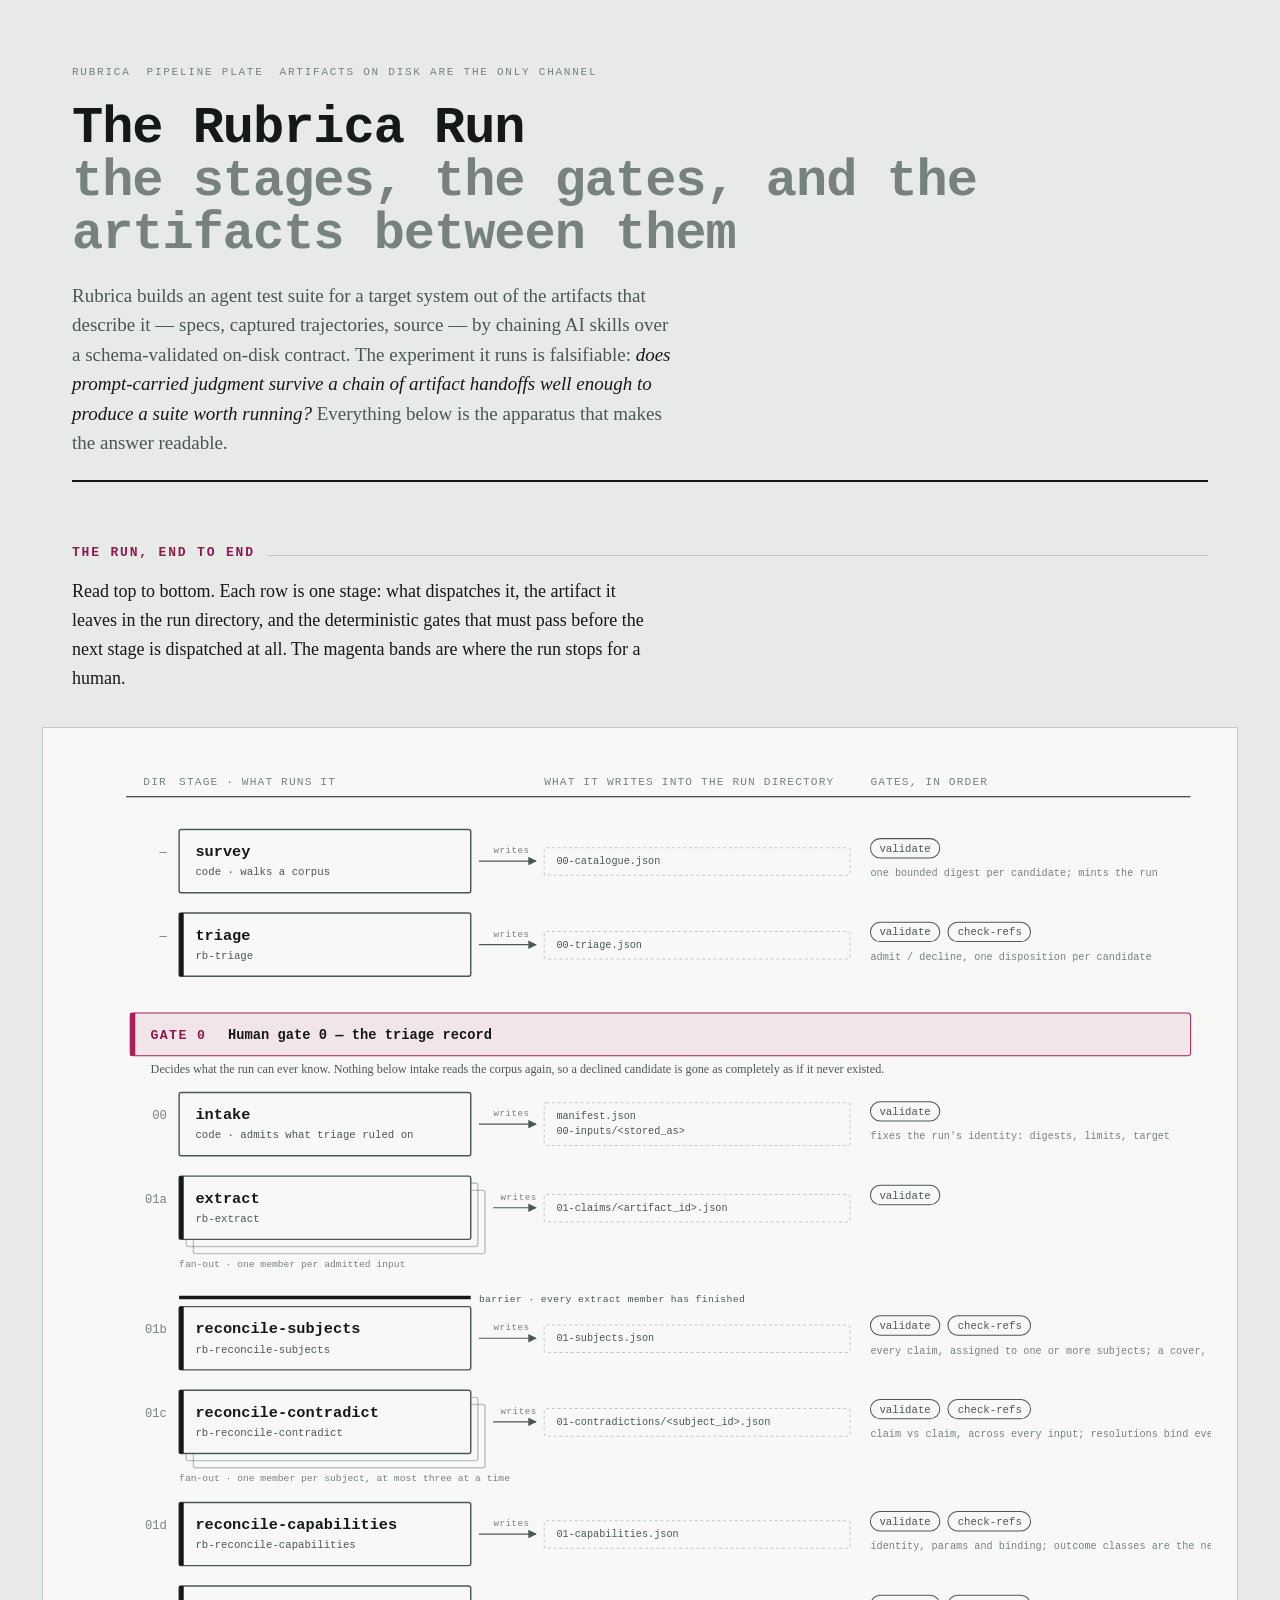
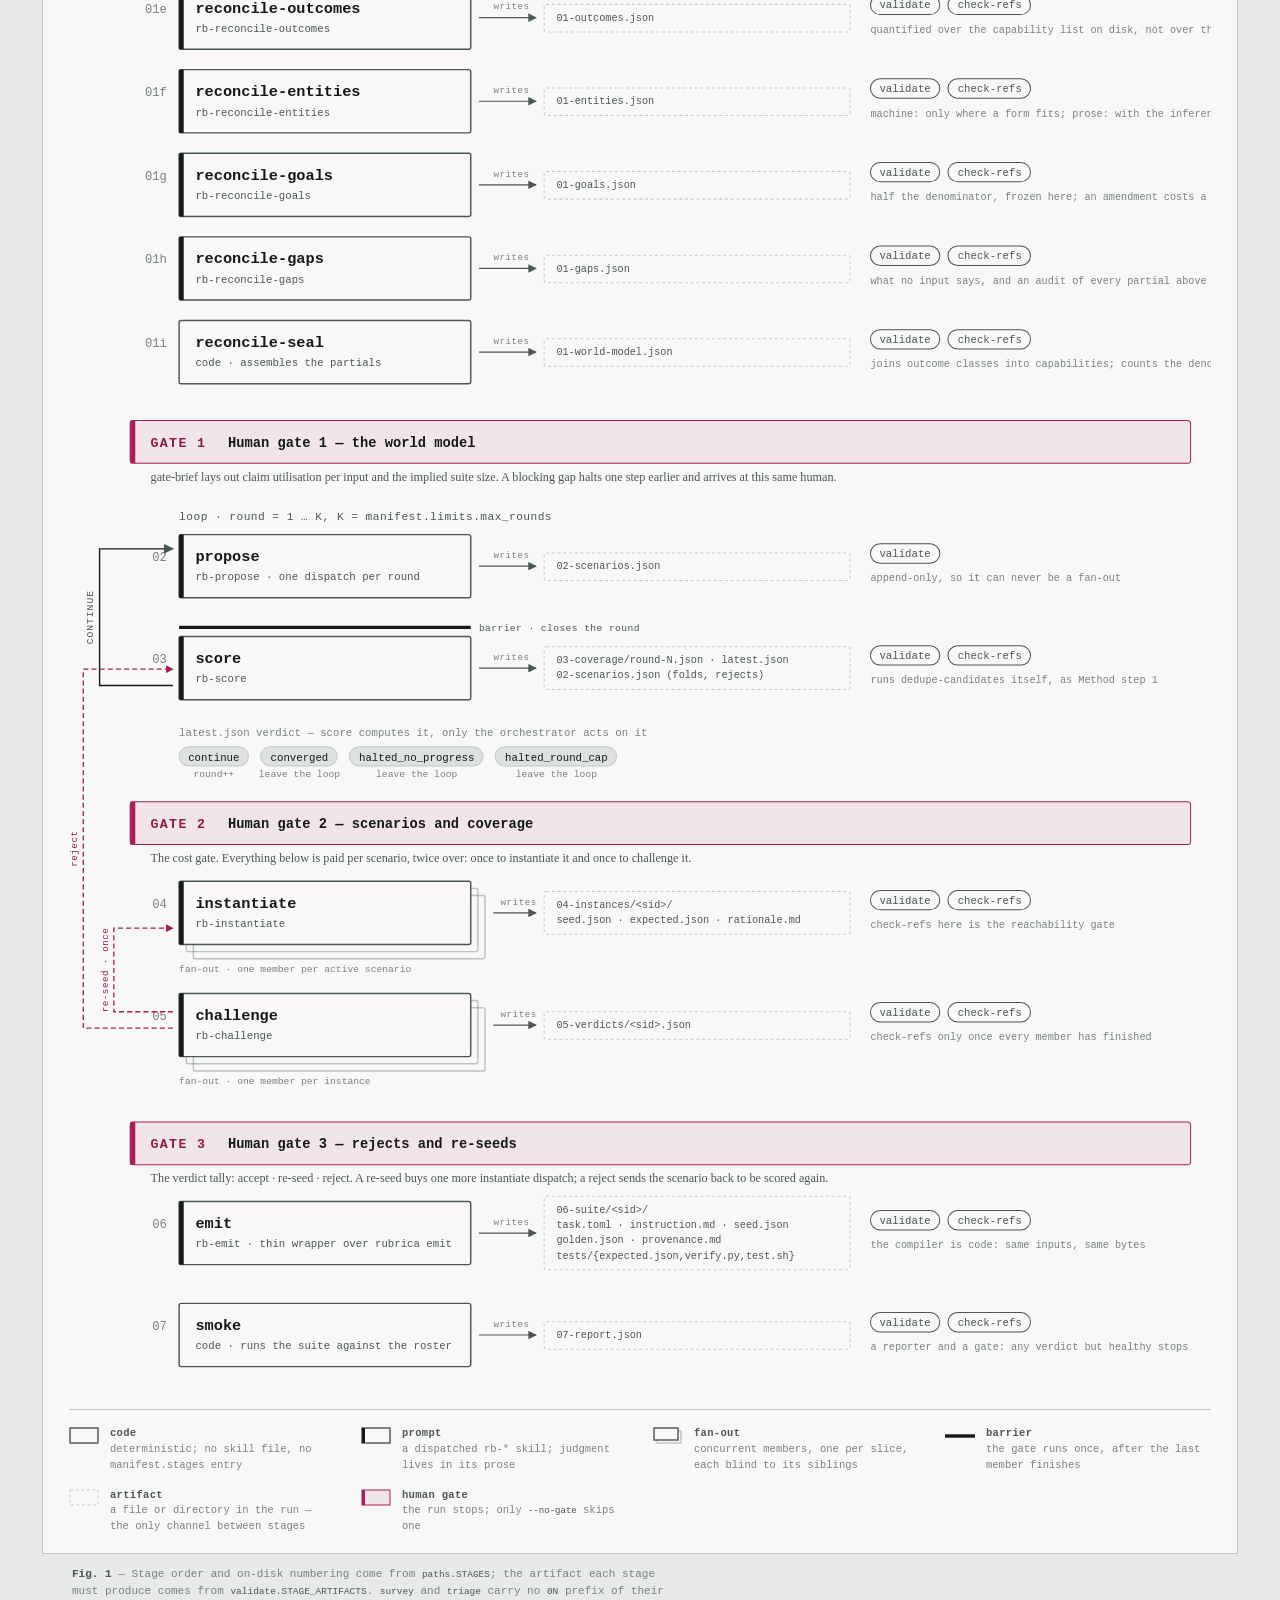
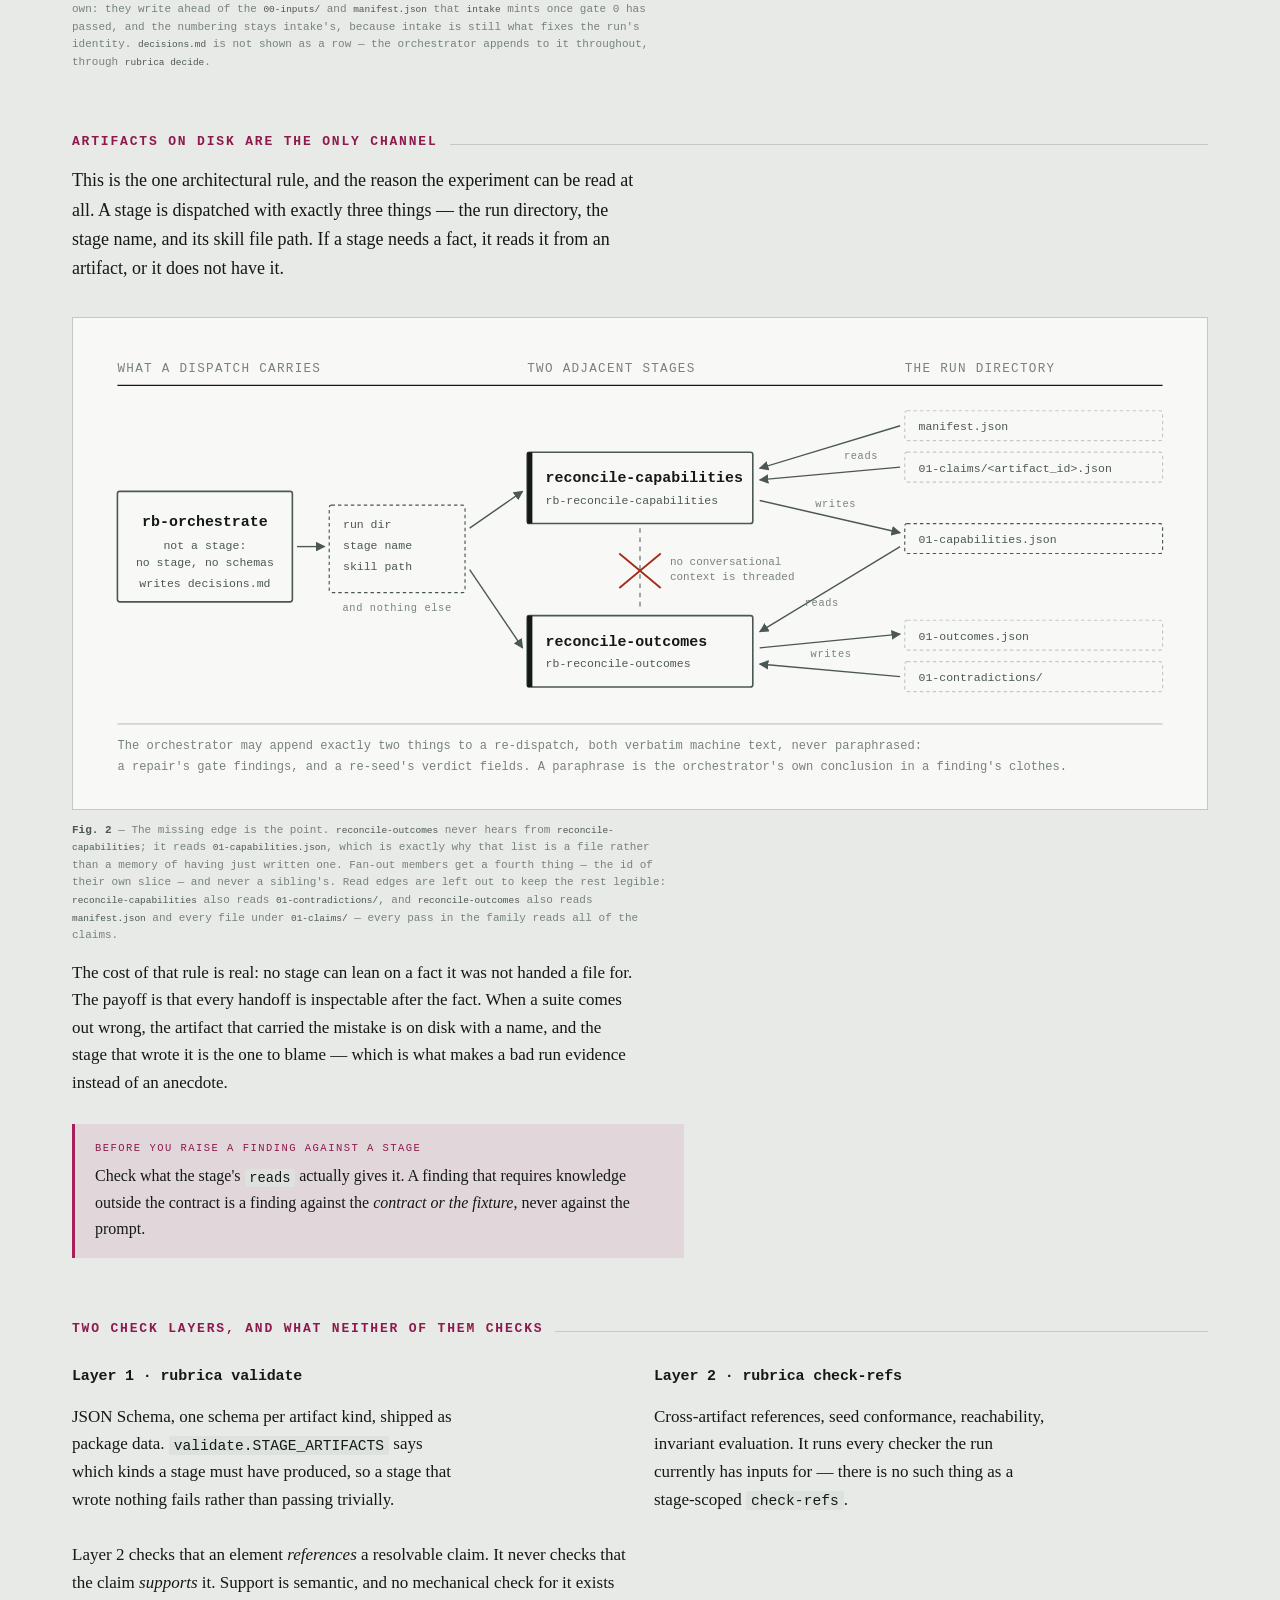
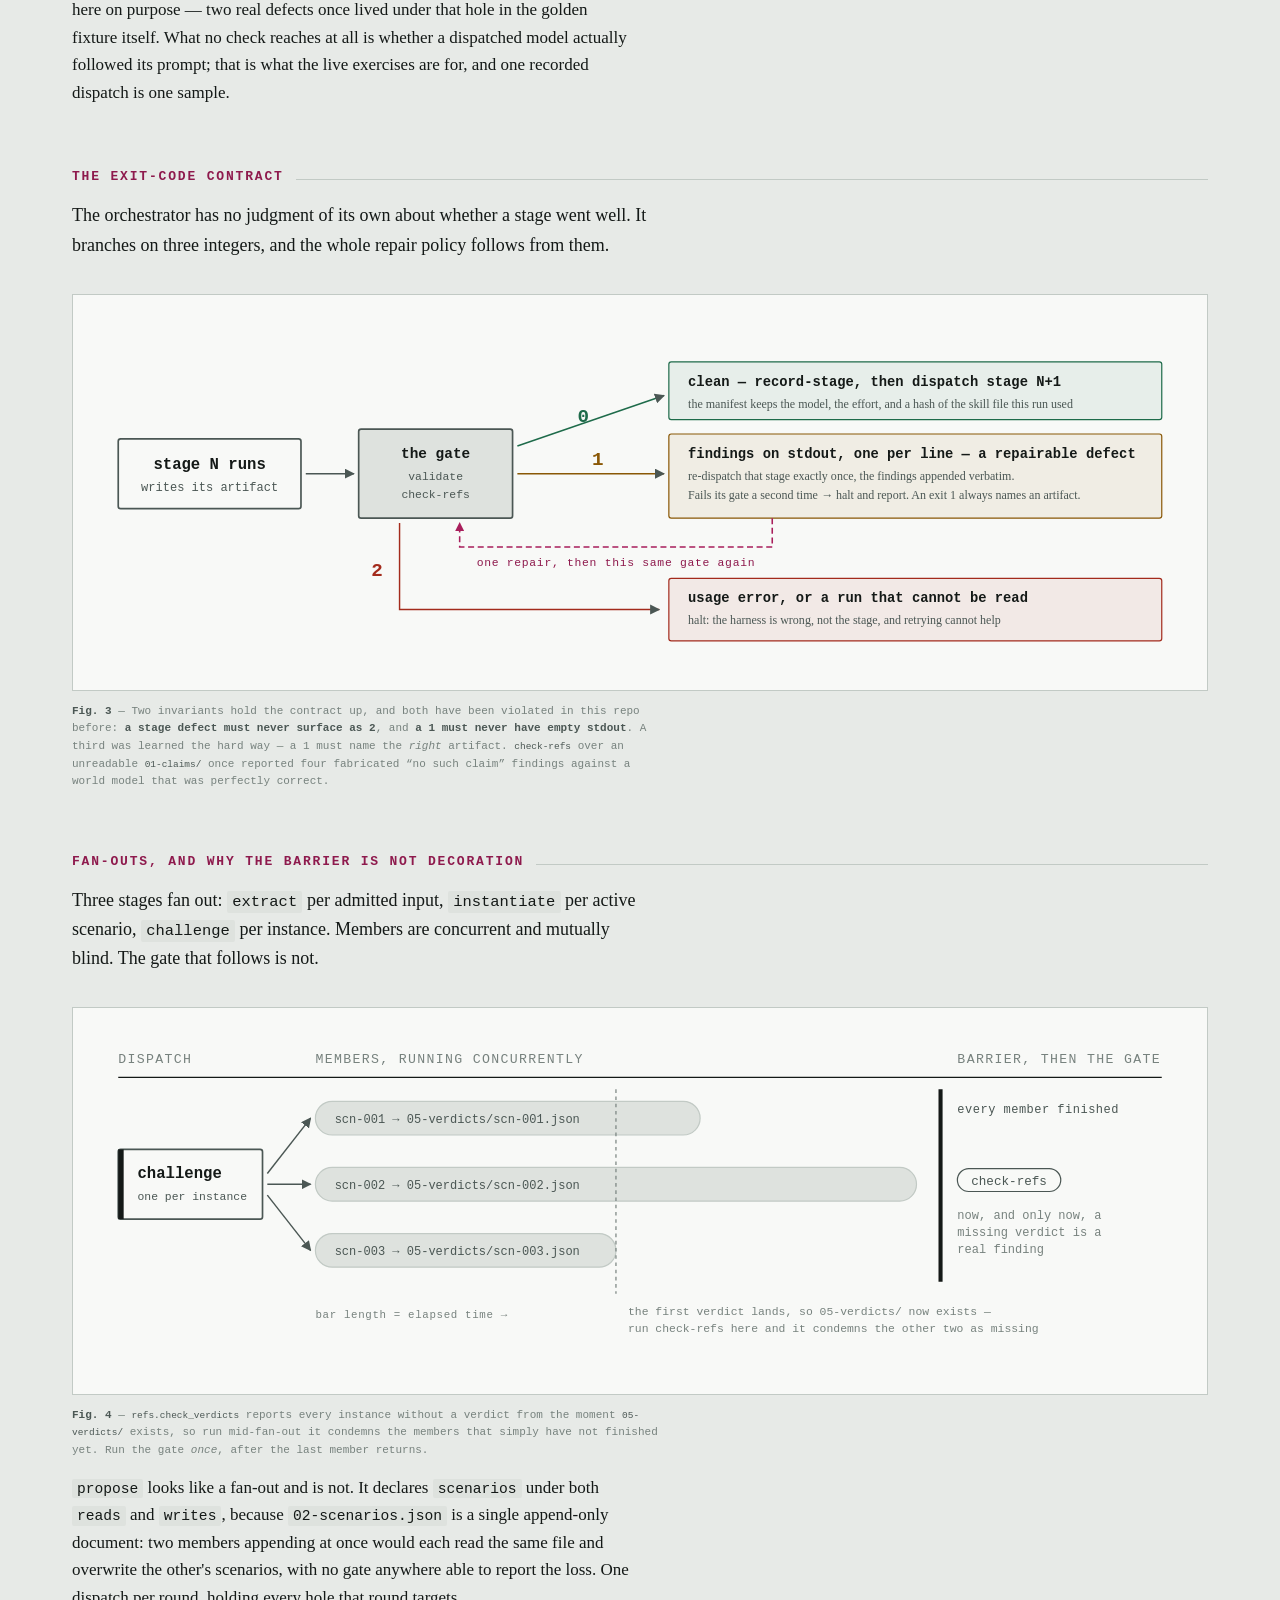
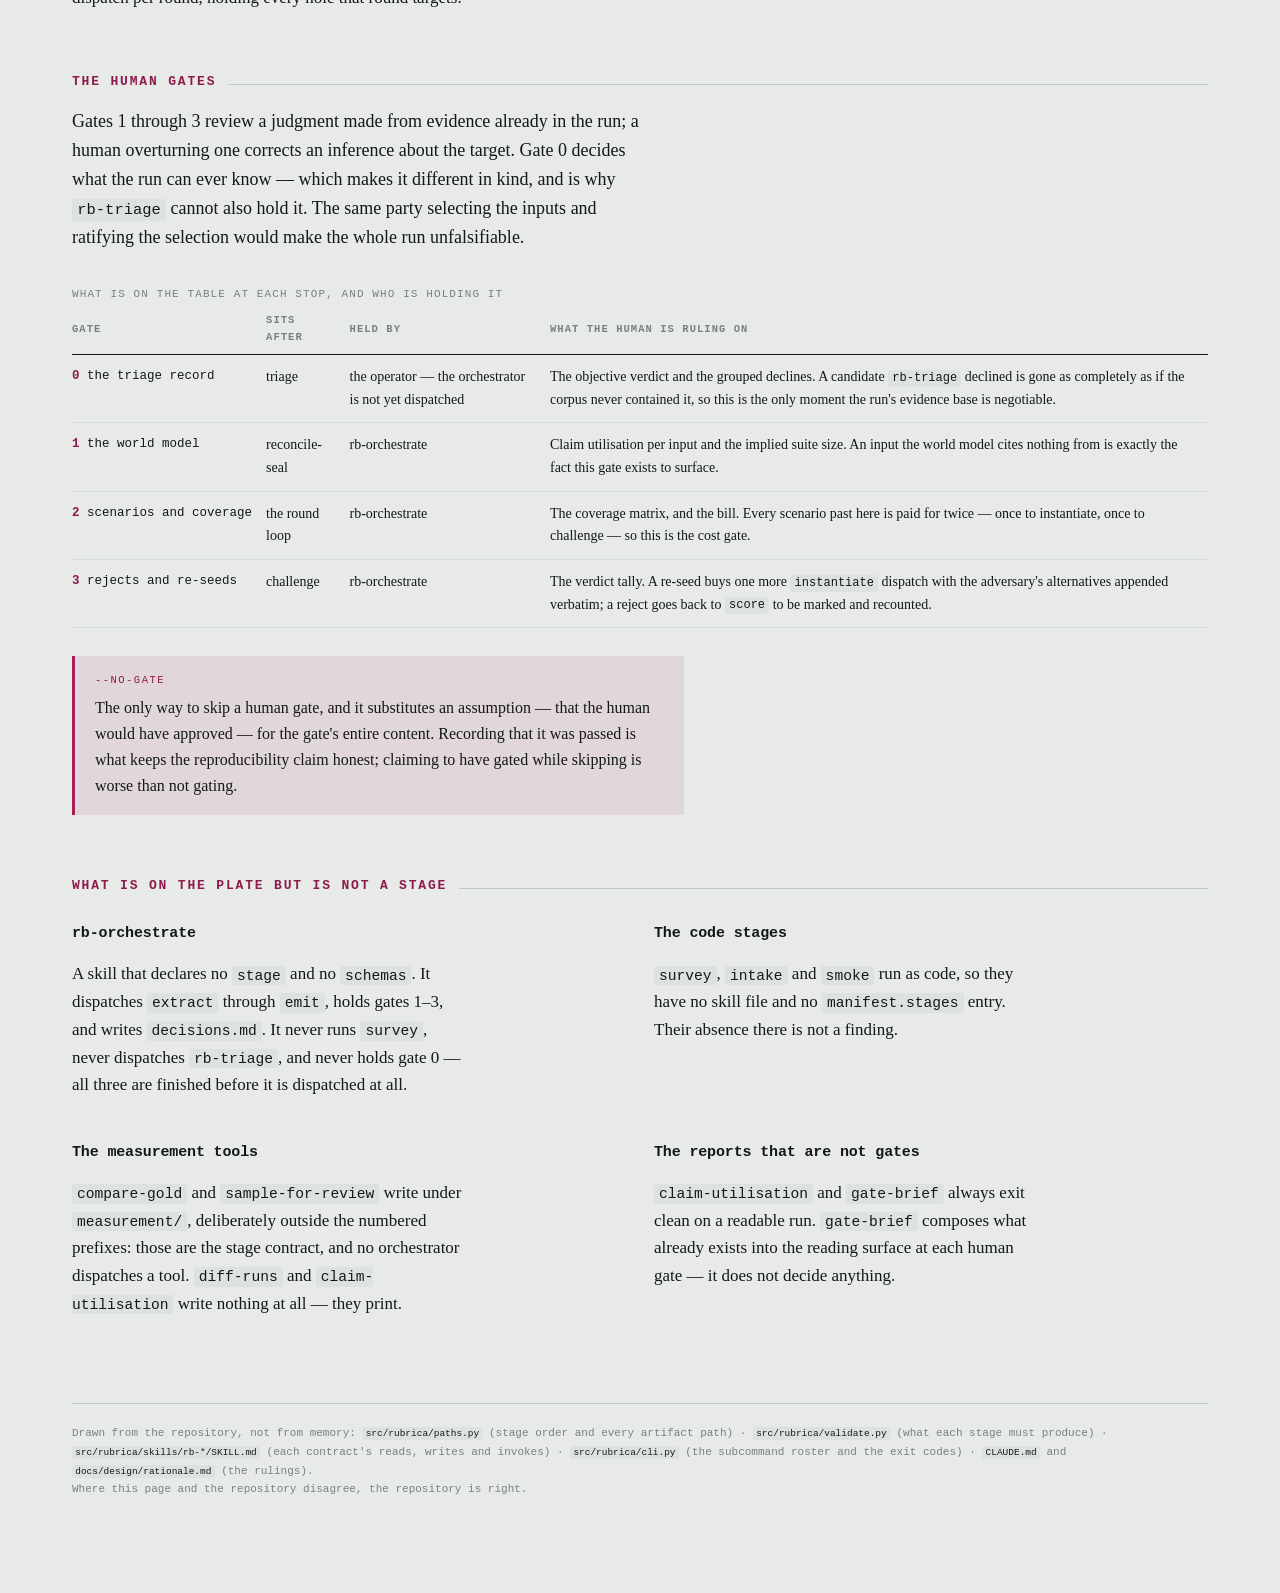
==== docs/concepts/pipeline-diagram.html @ 25ebac54 "Merge branch 'staged-reconcile' into test/staged-both" ====
<!doctype html>
<html lang="en">
<head>
<meta charset="utf-8">
<meta name="viewport" content="width=device-width,initial-scale=1">
<title>The Rubrica Run</title>
<style>
:root{
  --ground:#E7EAE7; --paper:#F8F9F7; --sunk:#DEE2DE;
  --ink:#141917; --ink2:#4B5754; --ink3:#77827E; --rule:#C2CAC5; --rule2:#D5DBD6;
  --stamp:#A81E5B; --stamp-ink:#8E1A4D; --stamp-soft:rgba(168,30,91,.09);
  --ok:#1E6B4A; --warn:#8A5806; --stop:#A32B1C;
  --ok-b:rgba(30,107,74,.08); --warn-b:rgba(138,88,6,.08); --stop-b:rgba(163,43,28,.08);
  --mono:ui-monospace,"SF Mono","JetBrains Mono","IBM Plex Mono",Menlo,Consolas,monospace;
  --serif:Charter,"Iowan Old Style","Source Serif 4",Georgia,"Times New Roman",serif;
}
@media (prefers-color-scheme:dark){
  :root:not([data-theme="light"]){
    --ground:#121514; --paper:#1B1F1D; --sunk:#0D100F;
    --ink:#E7EAE6; --ink2:#A2ACA7; --ink3:#7B857F; --rule:#333A36; --rule2:#272D2A;
    --stamp:#F1749F; --stamp-ink:#F79CBC; --stamp-soft:rgba(241,116,159,.13);
    --ok:#63C295; --warn:#D7A24C; --stop:#EA8875;
    --ok-b:rgba(99,194,149,.10); --warn-b:rgba(215,162,76,.10); --stop-b:rgba(234,136,117,.10);
  }
}
:root[data-theme="dark"]{
  --ground:#121514; --paper:#1B1F1D; --sunk:#0D100F;
  --ink:#E7EAE6; --ink2:#A2ACA7; --ink3:#7B857F; --rule:#333A36; --rule2:#272D2A;
  --stamp:#F1749F; --stamp-ink:#F79CBC; --stamp-soft:rgba(241,116,159,.13);
  --ok:#63C295; --warn:#D7A24C; --stop:#EA8875;
  --ok-b:rgba(99,194,149,.10); --warn-b:rgba(215,162,76,.10); --stop-b:rgba(234,136,117,.10);
}

*{box-sizing:border-box}
body{
  margin:0; background:var(--ground); color:var(--ink);
  font-family:var(--serif); font-size:17px; line-height:1.62;
  -webkit-font-smoothing:antialiased;
}
.wrap{max-width:1200px; margin:0 auto; padding:64px 32px 96px}


/* ---- masthead */
.mast{border-bottom:2px solid var(--ink); padding-bottom:22px; margin-bottom:14px}
.eyebrow{
  font-family:var(--mono); font-size:11px; letter-spacing:.16em; text-transform:uppercase;
  color:var(--ink3); display:flex; gap:16px; flex-wrap:wrap; margin-bottom:20px;
}
h1{
  font-family:var(--mono); font-weight:600; font-size:clamp(30px,5.4vw,52px);
  letter-spacing:-.02em; line-height:1.02; margin:0; text-wrap:balance;
}
h1 .dim{color:var(--ink3)}
.standfirst{
  max-width:63ch; margin:20px 0 0; font-size:19px; line-height:1.55; color:var(--ink2);
}
.standfirst em{color:var(--ink); font-style:italic}

/* ---- prose */
section{margin-top:60px}
h2{
  font-family:var(--mono); font-size:13px; letter-spacing:.14em; text-transform:uppercase;
font-weight:600; color:var(--stamp-ink); margin:0 0 6px; display:flex; align-items:baseline;
    gap:12px;
}
h2::after{content:""; flex:1; height:1px; background:var(--rule)}
h3{
  font-family:var(--mono); font-size:15px; font-weight:600; letter-spacing:-.01em;
  margin:34px 0 8px; color:var(--ink);
}
p{max-width:66ch; margin:14px 0}
.lede{font-size:18px; max-width:64ch}
code,kbd{
  font-family:var(--mono); font-size:.86em; background:var(--sunk);
  padding:.12em .34em; border-radius:2px; color:var(--ink);
}
strong{font-weight:600}
a{color:var(--stamp-ink); text-decoration-thickness:1px; text-underline-offset:2px}
a:focus-visible{outline:2px solid var(--stamp); outline-offset:2px; border-radius:2px}

/* ---- figures */
figure{margin:34px 0 0; padding:0}
.plate{
  background:var(--paper); border:1px solid var(--rule);
  padding:26px 26px 18px; overflow-x:auto;
}
.plate.wide{
  /* the hero breaks the reading column on wide screens */
  /* capped under the .wrap padding (32px) so the bleed can never scroll the body */
  margin-left:calc(-1 * min(3.4vw, 30px)); margin-right:calc(-1 * min(3.4vw, 30px));
}
svg.dia{display:block; width:100%; height:auto; min-width:0; color:var(--ink)}
svg.hero{min-width:940px}
figcaption{
  font-family:var(--mono); font-size:11px; line-height:1.6; color:var(--ink3);
  margin-top:12px; max-width:90ch;
}
figcaption b{color:var(--ink2); font-weight:600}
figcaption code,.legend code{background:none; padding:0; color:var(--ink2)}

/* ---- svg element classes */
.hd{font-family:var(--mono); fill:var(--ink3); letter-spacing:.1em; text-transform:uppercase}
.rule-hd{stroke:var(--ink); stroke-width:1}
.dir{font-family:var(--mono); fill:var(--ink3)}
.box-code{fill:var(--paper); stroke:var(--ink2); stroke-width:1.4}
.box-prompt{fill:var(--paper); stroke:var(--ink2); stroke-width:1.4;
  stroke-dasharray:none}
.prompt-edge{fill:var(--ink)}
.box-gate{fill:var(--sunk); stroke:var(--ink2); stroke-width:1.4}
.dispatch{fill:none; stroke:var(--ink2); stroke-width:1; stroke-dasharray:3 2.6}
.rule-hair{stroke:var(--rule); stroke-width:1}
.ghost{opacity:.34; fill:none}
.st-name{font-family:var(--mono); fill:var(--ink); font-weight:600}
.st-runs{font-family:var(--mono); fill:var(--ink2)}
.artifact{fill:none; stroke:var(--rule); stroke-width:1; stroke-dasharray:3 2.6}
.artifact.hi{stroke:var(--ink2); stroke-dasharray:3 2.6}
.art-t{font-family:var(--mono); fill:var(--ink2)}
.edge{stroke:var(--ink2); stroke-width:1.2; fill:none}
.edge.ok{stroke:var(--ok)} .edge.warn{stroke:var(--warn)} .edge.stop{stroke:var(--stop)}
.edge.cut{stroke:var(--ink3); stroke-dasharray:4 4}
.cut-x{stroke:var(--stop); stroke-width:1.6}
.cut-t{font-family:var(--mono); fill:var(--ink3)}
.ar{fill:var(--ink2)} .ar-s{fill:var(--stamp)}
.edge-t{font-family:var(--mono); fill:var(--ink3); letter-spacing:.06em}
.g-pill{fill:none; stroke:var(--ink2); stroke-width:1}
.g-pill-t{font-family:var(--mono); fill:var(--ink2)}
.g-note{font-family:var(--mono); fill:var(--ink3)}
.band{fill:var(--stamp-soft); stroke:var(--stamp); stroke-width:1}
.band-edge{fill:var(--stamp)}
.band-n{font-family:var(--mono); fill:var(--stamp-ink); font-weight:700; letter-spacing:.1em}
.band-t{font-family:var(--mono); fill:var(--ink); font-weight:600}
.band-s{font-family:var(--serif); fill:var(--ink2)}
.barrier{stroke:var(--ink); stroke-width:3.4}
.barrier-t{font-family:var(--mono); fill:var(--ink2); letter-spacing:.04em}
.fan-t{font-family:var(--mono); fill:var(--ink3)}
.loop{stroke:var(--ink); stroke-width:1.4}
.loop-t{font-family:var(--mono); fill:var(--ink2); letter-spacing:.1em; text-transform:uppercase}
.loop-note{font-family:var(--mono); fill:var(--ink2); letter-spacing:.04em}
.back{stroke:var(--stamp); stroke-width:1.3; stroke-dasharray:5 3}
.back-t{font-family:var(--mono); fill:var(--stamp-ink); letter-spacing:.06em}
.vd-lab{font-family:var(--mono); fill:var(--ink3)}
.vd-pill{fill:var(--sunk); stroke:var(--rule); stroke-width:1}
.vd-pill-t{font-family:var(--mono); fill:var(--ink)}
.vd-eff{font-family:var(--mono); fill:var(--ink3)}
.member{fill:var(--sunk); stroke:var(--rule); stroke-width:1}
.tick{stroke:var(--ink3); stroke-width:1; stroke-dasharray:3 3}
.out{fill:none; stroke-width:1}
.ok-b{fill:var(--ok-b); stroke:var(--ok)}
.warn-b{fill:var(--warn-b); stroke:var(--warn)}
.stop-b{fill:var(--stop-b); stroke:var(--stop)}
.out-t{font-family:var(--mono); fill:var(--ink); font-weight:600}
.out-s{font-family:var(--serif); fill:var(--ink2)}
.code-0{font-family:var(--mono); fill:var(--ok); font-weight:700}
.code-1{font-family:var(--mono); fill:var(--warn); font-weight:700}
.code-2{font-family:var(--mono); fill:var(--stop); font-weight:700}

/* ---- legend */
.legend{
  display:grid; grid-template-columns:repeat(auto-fit,minmax(215px,1fr)); gap:14px 26px;
  border-top:1px solid var(--rule); margin-top:16px; padding-top:16px;
}
.legend div{display:flex; gap:11px; align-items:flex-start;
  font-family:var(--mono); font-size:10.5px; line-height:1.5; color:var(--ink3)}
.legend b{display:block; color:var(--ink2); font-weight:600; letter-spacing:.03em}
.swatch{flex:0 0 30px; height:17px; margin-top:1px}

/* ---- tables */
.tbl{width:100%; border-collapse:collapse; margin-top:20px; font-size:14px}
.tbl caption{
  font-family:var(--mono); font-size:11px; letter-spacing:.1em; text-transform:uppercase;
  color:var(--ink3); text-align:left; padding-bottom:8px;
}
.tbl th{
  font-family:var(--mono); font-size:10.5px; letter-spacing:.1em; text-transform:uppercase;
  color:var(--ink3); font-weight:600; text-align:left; padding:0 14px 8px 0;
  border-bottom:1px solid var(--ink);
}
.tbl td{padding:11px 14px 11px 0; border-bottom:1px solid var(--rule2); vertical-align:top}
.tbl td:first-child{font-family:var(--mono); font-size:12.5px; white-space:nowrap; color:var(--ink)}
.tbl .n{font-family:var(--mono); color:var(--stamp-ink); font-weight:700}
.scroll{overflow-x:auto}

/* ---- callouts */
.rail{
  border-left:3px solid var(--stamp); background:var(--stamp-soft);
  padding:16px 20px; margin:28px 0 0; max-width:72ch;
}
.rail p{margin:0; max-width:none; font-size:16px}
.rail p + p{margin-top:10px}
.rail .tag{
  font-family:var(--mono); font-size:10.5px; letter-spacing:.14em; text-transform:uppercase;
  color:var(--stamp-ink); display:block; margin-bottom:6px;
}
.cols.two{grid-template-columns:repeat(auto-fit,minmax(400px,1fr))}
.cols{display:grid; grid-template-columns:repeat(auto-fit,minmax(280px,1fr)); gap:28px;
  margin-top:26px}
.cols > div > h3{margin-top:0}
.cols p{max-width:46ch}

footer{
  margin-top:72px; padding-top:20px; border-top:1px solid var(--rule);
  font-family:var(--mono); font-size:11px; color:var(--ink3); line-height:1.7;
}
@media (prefers-reduced-motion:reduce){*{transition:none!important; animation:none!important}}

/* Responsive overrides live last on purpose: an earlier copy of this block lost
   the cascade to the .plate.wide bleed declared further down, and the page
   scrolled sideways by the few pixels the bleed exceeded the padding by. */
@media (max-width:720px){
  body{font-size:16px}
  .wrap{padding:40px 18px 64px}
  .plate{padding:18px 16px 14px}
  .plate.wide{margin-left:0; margin-right:0}
  .standfirst{font-size:17px}
  .cols{gap:22px}
}
</style>
</head>
<body>
<div class="wrap">

<header class="mast">
<div class="eyebrow"><span>rubrica</span><span>pipeline plate</span><span>artifacts on disk are the
    only channel</span></div>
  <h1>The Rubrica Run<br><span class="dim">the stages, the gates, and the
  artifacts between them</span></h1>
  <p class="standfirst">Rubrica builds an agent test suite for a target system out of the
  artifacts that describe it — specs, captured trajectories, source — by chaining AI skills over a
  schema-validated on-disk contract. The experiment it runs is falsifiable: <em>does
  prompt-carried judgment survive a chain of artifact handoffs well enough to produce a suite worth
  running?</em> Everything below is the apparatus that makes the answer readable.</p>
</header>

<section>
  <h2>The run, end to end</h2>
  <p class="lede">Read top to bottom. Each row is one stage: what dispatches it, the artifact it
  leaves in the run directory, and the deterministic gates that must pass before the next stage is
  dispatched at all. The magenta bands are where the run stops for a human.</p>

  <figure>
    <div class="plate wide"><svg viewBox="0 0 1120 2196" class="dia hero" role="img" aria-label="Every stage of a Rubrica run in order, each with what it runs as, the artifact it writes into the run directory, and the deterministic gates that follow it. The human gates sit as full-width bands after triage, the seal, score and challenge.">
<defs><marker id="ar" viewBox="0 0 10 10" refX="9" refY="5" markerWidth="7" markerHeight="7" orient="auto-start-reverse"><path d="M0 0 L10 5 L0 10 z" class="ar"/></marker><marker id="ar-s" viewBox="0 0 10 10" refX="9" refY="5" markerWidth="6" markerHeight="6" orient="auto-start-reverse"><path d="M0 0 L10 5 L0 10 z" class="ar-s"/></marker></defs>
<text x="96" y="30" class="hd" text-anchor="end" font-size="11">dir</text>
<text x="108" y="30" class="hd" text-anchor="start" font-size="11">stage · what runs it</text>
<text x="466" y="30" class="hd" text-anchor="start" font-size="11">what it writes into the run directory</text>
<text x="786" y="30" class="hd" text-anchor="start" font-size="11">gates, in order</text>
<line x1="56" y1="42" x2="1100" y2="42" class="rule-hd"/>
<text x="96" y="100" class="dir" text-anchor="end" font-size="12">—</text>
<rect x="108" y="74" width="286" height="62" rx="2" class="box-code"/>
<text x="124" y="100" class="st-name" text-anchor="start" font-size="15">survey</text>
<text x="124" y="119" class="st-runs" text-anchor="start" font-size="10.5">code · walks a corpus</text>
<line x1="402" y1="105" x2="458" y2="105" class="edge" marker-end="url(#ar)"/>
<text x="434" y="97" class="edge-t" text-anchor="middle" font-size="9">writes</text>
<rect x="466" y="92" width="300" height="27" rx="2" class="artifact"/>
<text x="478" y="108" class="art-t" text-anchor="start" font-size="10">00-catalogue.json</text>
<rect x="786" y="83" width="68" height="19" rx="9.5" class="g-pill"/><text x="820" y="96" class="g-pill-t" text-anchor="middle" font-size="10.5">validate</text>
<text x="786" y="120" class="g-note" text-anchor="start" font-size="10">one bounded digest per candidate; mints the run</text>
<text x="96" y="182" class="dir" text-anchor="end" font-size="12">—</text>
<rect x="108" y="156" width="286" height="62" rx="2" class="box-prompt"/>
<rect x="108" y="156" width="4.5" height="62" class="prompt-edge"/>
<text x="124" y="182" class="st-name" text-anchor="start" font-size="15">triage</text>
<text x="124" y="201" class="st-runs" text-anchor="start" font-size="10.5">rb-triage</text>
<line x1="402" y1="187" x2="458" y2="187" class="edge" marker-end="url(#ar)"/>
<text x="434" y="179" class="edge-t" text-anchor="middle" font-size="9">writes</text>
<rect x="466" y="174" width="300" height="27" rx="2" class="artifact"/>
<text x="478" y="190" class="art-t" text-anchor="start" font-size="10">00-triage.json</text>
<rect x="786" y="165" width="68" height="19" rx="9.5" class="g-pill"/><text x="820" y="178" class="g-pill-t" text-anchor="middle" font-size="10.5">validate</text>
<rect x="862" y="165" width="81" height="19" rx="9.5" class="g-pill"/><text x="903" y="178" class="g-pill-t" text-anchor="middle" font-size="10.5">check-refs</text>
<text x="786" y="202" class="g-note" text-anchor="start" font-size="10">admit / decline, one disposition per candidate</text>
<rect x="60" y="254" width="1040" height="42" rx="3" class="band"/>
<rect x="60" y="254" width="5" height="42" class="band-edge"/>
<text x="80" y="280" class="band-n" text-anchor="start" font-size="13">GATE 0</text>
<text x="156" y="280" class="band-t" text-anchor="start" font-size="13.5">Human gate 0 — the triage record</text>
<text x="80" y="313" class="band-s" text-anchor="start" font-size="12">Decides what the run can ever know. Nothing below intake reads the corpus again, so a declined candidate is gone as completely as if it never existed.</text>
<text x="96" y="358" class="dir" text-anchor="end" font-size="12">00</text>
<rect x="108" y="332" width="286" height="62" rx="2" class="box-code"/>
<text x="124" y="358" class="st-name" text-anchor="start" font-size="15">intake</text>
<text x="124" y="377" class="st-runs" text-anchor="start" font-size="10.5">code · admits what triage ruled on</text>
<line x1="402" y1="363" x2="458" y2="363" class="edge" marker-end="url(#ar)"/>
<text x="434" y="355" class="edge-t" text-anchor="middle" font-size="9">writes</text>
<rect x="466" y="342" width="300" height="42" rx="2" class="artifact"/>
<text x="478" y="358" class="art-t" text-anchor="start" font-size="10">manifest.json</text>
<text x="478" y="373" class="art-t" text-anchor="start" font-size="10">00-inputs/&lt;stored_as&gt;</text>
<rect x="786" y="341" width="68" height="19" rx="9.5" class="g-pill"/><text x="820" y="354" class="g-pill-t" text-anchor="middle" font-size="10.5">validate</text>
<text x="786" y="378" class="g-note" text-anchor="start" font-size="10">fixes the run&#x27;s identity: digests, limits, target</text>
<text x="96" y="440" class="dir" text-anchor="end" font-size="12">01a</text>
<rect x="122" y="428" width="286" height="62" rx="2" class="box-prompt ghost"/>
<rect x="115" y="421" width="286" height="62" rx="2" class="box-prompt ghost"/>
<rect x="108" y="414" width="286" height="62" rx="2" class="box-prompt"/>
<rect x="108" y="414" width="4.5" height="62" class="prompt-edge"/>
<text x="124" y="440" class="st-name" text-anchor="start" font-size="15">extract</text>
<text x="124" y="459" class="st-runs" text-anchor="start" font-size="10.5">rb-extract</text>
<text x="108" y="503" class="fan-t" text-anchor="start" font-size="9.5">fan-out · one member per admitted input</text>
<line x1="416" y1="445" x2="458" y2="445" class="edge" marker-end="url(#ar)"/>
<text x="441" y="437" class="edge-t" text-anchor="middle" font-size="9">writes</text>
<rect x="466" y="432" width="300" height="27" rx="2" class="artifact"/>
<text x="478" y="448" class="art-t" text-anchor="start" font-size="10">01-claims/&lt;artifact_id&gt;.json</text>
<rect x="786" y="423" width="68" height="19" rx="9.5" class="g-pill"/><text x="820" y="436" class="g-pill-t" text-anchor="middle" font-size="10.5">validate</text>
<line x1="108" y1="533" x2="394" y2="533" class="barrier"/>
<text x="402" y="537" class="barrier-t" text-anchor="start" font-size="9.5">barrier · every extract member has finished</text>
<text x="96" y="568" class="dir" text-anchor="end" font-size="12">01b</text>
<rect x="108" y="542" width="286" height="62" rx="2" class="box-prompt"/>
<rect x="108" y="542" width="4.5" height="62" class="prompt-edge"/>
<text x="124" y="568" class="st-name" text-anchor="start" font-size="15">reconcile-subjects</text>
<text x="124" y="587" class="st-runs" text-anchor="start" font-size="10.5">rb-reconcile-subjects</text>
<line x1="402" y1="573" x2="458" y2="573" class="edge" marker-end="url(#ar)"/>
<text x="434" y="565" class="edge-t" text-anchor="middle" font-size="9">writes</text>
<rect x="466" y="560" width="300" height="27" rx="2" class="artifact"/>
<text x="478" y="576" class="art-t" text-anchor="start" font-size="10">01-subjects.json</text>
<rect x="786" y="551" width="68" height="19" rx="9.5" class="g-pill"/><text x="820" y="564" class="g-pill-t" text-anchor="middle" font-size="10.5">validate</text>
<rect x="862" y="551" width="81" height="19" rx="9.5" class="g-pill"/><text x="903" y="564" class="g-pill-t" text-anchor="middle" font-size="10.5">check-refs</text>
<text x="786" y="588" class="g-note" text-anchor="start" font-size="10">every claim, assigned to one or more subjects; a cover, not a partition</text>
<text x="96" y="650" class="dir" text-anchor="end" font-size="12">01c</text>
<rect x="122" y="638" width="286" height="62" rx="2" class="box-prompt ghost"/>
<rect x="115" y="631" width="286" height="62" rx="2" class="box-prompt ghost"/>
<rect x="108" y="624" width="286" height="62" rx="2" class="box-prompt"/>
<rect x="108" y="624" width="4.5" height="62" class="prompt-edge"/>
<text x="124" y="650" class="st-name" text-anchor="start" font-size="15">reconcile-contradict</text>
<text x="124" y="669" class="st-runs" text-anchor="start" font-size="10.5">rb-reconcile-contradict</text>
<text x="108" y="713" class="fan-t" text-anchor="start" font-size="9.5">fan-out · one member per subject, at most three at a time</text>
<line x1="416" y1="655" x2="458" y2="655" class="edge" marker-end="url(#ar)"/>
<text x="441" y="647" class="edge-t" text-anchor="middle" font-size="9">writes</text>
<rect x="466" y="642" width="300" height="27" rx="2" class="artifact"/>
<text x="478" y="658" class="art-t" text-anchor="start" font-size="10">01-contradictions/&lt;subject_id&gt;.json</text>
<rect x="786" y="633" width="68" height="19" rx="9.5" class="g-pill"/><text x="820" y="646" class="g-pill-t" text-anchor="middle" font-size="10.5">validate</text>
<rect x="862" y="633" width="81" height="19" rx="9.5" class="g-pill"/><text x="903" y="646" class="g-pill-t" text-anchor="middle" font-size="10.5">check-refs</text>
<text x="786" y="670" class="g-note" text-anchor="start" font-size="10">claim vs claim, across every input; resolutions bind every pass below</text>
<text x="96" y="760" class="dir" text-anchor="end" font-size="12">01d</text>
<rect x="108" y="734" width="286" height="62" rx="2" class="box-prompt"/>
<rect x="108" y="734" width="4.5" height="62" class="prompt-edge"/>
<text x="124" y="760" class="st-name" text-anchor="start" font-size="15">reconcile-capabilities</text>
<text x="124" y="779" class="st-runs" text-anchor="start" font-size="10.5">rb-reconcile-capabilities</text>
<line x1="402" y1="765" x2="458" y2="765" class="edge" marker-end="url(#ar)"/>
<text x="434" y="757" class="edge-t" text-anchor="middle" font-size="9">writes</text>
<rect x="466" y="752" width="300" height="27" rx="2" class="artifact"/>
<text x="478" y="768" class="art-t" text-anchor="start" font-size="10">01-capabilities.json</text>
<rect x="786" y="743" width="68" height="19" rx="9.5" class="g-pill"/><text x="820" y="756" class="g-pill-t" text-anchor="middle" font-size="10.5">validate</text>
<rect x="862" y="743" width="81" height="19" rx="9.5" class="g-pill"/><text x="903" y="756" class="g-pill-t" text-anchor="middle" font-size="10.5">check-refs</text>
<text x="786" y="780" class="g-note" text-anchor="start" font-size="10">identity, params and binding; outcome classes are the next pass&#x27;s</text>
<text x="96" y="842" class="dir" text-anchor="end" font-size="12">01e</text>
<rect x="108" y="816" width="286" height="62" rx="2" class="box-prompt"/>
<rect x="108" y="816" width="4.5" height="62" class="prompt-edge"/>
<text x="124" y="842" class="st-name" text-anchor="start" font-size="15">reconcile-outcomes</text>
<text x="124" y="861" class="st-runs" text-anchor="start" font-size="10.5">rb-reconcile-outcomes</text>
<line x1="402" y1="847" x2="458" y2="847" class="edge" marker-end="url(#ar)"/>
<text x="434" y="839" class="edge-t" text-anchor="middle" font-size="9">writes</text>
<rect x="466" y="834" width="300" height="27" rx="2" class="artifact"/>
<text x="478" y="850" class="art-t" text-anchor="start" font-size="10">01-outcomes.json</text>
<rect x="786" y="825" width="68" height="19" rx="9.5" class="g-pill"/><text x="820" y="838" class="g-pill-t" text-anchor="middle" font-size="10.5">validate</text>
<rect x="862" y="825" width="81" height="19" rx="9.5" class="g-pill"/><text x="903" y="838" class="g-pill-t" text-anchor="middle" font-size="10.5">check-refs</text>
<text x="786" y="862" class="g-note" text-anchor="start" font-size="10">quantified over the capability list on disk, not over the claims</text>
<text x="96" y="924" class="dir" text-anchor="end" font-size="12">01f</text>
<rect x="108" y="898" width="286" height="62" rx="2" class="box-prompt"/>
<rect x="108" y="898" width="4.5" height="62" class="prompt-edge"/>
<text x="124" y="924" class="st-name" text-anchor="start" font-size="15">reconcile-entities</text>
<text x="124" y="943" class="st-runs" text-anchor="start" font-size="10.5">rb-reconcile-entities</text>
<line x1="402" y1="929" x2="458" y2="929" class="edge" marker-end="url(#ar)"/>
<text x="434" y="921" class="edge-t" text-anchor="middle" font-size="9">writes</text>
<rect x="466" y="916" width="300" height="27" rx="2" class="artifact"/>
<text x="478" y="932" class="art-t" text-anchor="start" font-size="10">01-entities.json</text>
<rect x="786" y="907" width="68" height="19" rx="9.5" class="g-pill"/><text x="820" y="920" class="g-pill-t" text-anchor="middle" font-size="10.5">validate</text>
<rect x="862" y="907" width="81" height="19" rx="9.5" class="g-pill"/><text x="903" y="920" class="g-pill-t" text-anchor="middle" font-size="10.5">check-refs</text>
<text x="786" y="944" class="g-note" text-anchor="start" font-size="10">machine: only where a form fits; prose: with the inference stated</text>
<text x="96" y="1006" class="dir" text-anchor="end" font-size="12">01g</text>
<rect x="108" y="980" width="286" height="62" rx="2" class="box-prompt"/>
<rect x="108" y="980" width="4.5" height="62" class="prompt-edge"/>
<text x="124" y="1006" class="st-name" text-anchor="start" font-size="15">reconcile-goals</text>
<text x="124" y="1025" class="st-runs" text-anchor="start" font-size="10.5">rb-reconcile-goals</text>
<line x1="402" y1="1011" x2="458" y2="1011" class="edge" marker-end="url(#ar)"/>
<text x="434" y="1003" class="edge-t" text-anchor="middle" font-size="9">writes</text>
<rect x="466" y="998" width="300" height="27" rx="2" class="artifact"/>
<text x="478" y="1014" class="art-t" text-anchor="start" font-size="10">01-goals.json</text>
<rect x="786" y="989" width="68" height="19" rx="9.5" class="g-pill"/><text x="820" y="1002" class="g-pill-t" text-anchor="middle" font-size="10.5">validate</text>
<rect x="862" y="989" width="81" height="19" rx="9.5" class="g-pill"/><text x="903" y="1002" class="g-pill-t" text-anchor="middle" font-size="10.5">check-refs</text>
<text x="786" y="1026" class="g-note" text-anchor="start" font-size="10">half the denominator, frozen here; an amendment costs a decision</text>
<text x="96" y="1088" class="dir" text-anchor="end" font-size="12">01h</text>
<rect x="108" y="1062" width="286" height="62" rx="2" class="box-prompt"/>
<rect x="108" y="1062" width="4.5" height="62" class="prompt-edge"/>
<text x="124" y="1088" class="st-name" text-anchor="start" font-size="15">reconcile-gaps</text>
<text x="124" y="1107" class="st-runs" text-anchor="start" font-size="10.5">rb-reconcile-gaps</text>
<line x1="402" y1="1093" x2="458" y2="1093" class="edge" marker-end="url(#ar)"/>
<text x="434" y="1085" class="edge-t" text-anchor="middle" font-size="9">writes</text>
<rect x="466" y="1080" width="300" height="27" rx="2" class="artifact"/>
<text x="478" y="1096" class="art-t" text-anchor="start" font-size="10">01-gaps.json</text>
<rect x="786" y="1071" width="68" height="19" rx="9.5" class="g-pill"/><text x="820" y="1084" class="g-pill-t" text-anchor="middle" font-size="10.5">validate</text>
<rect x="862" y="1071" width="81" height="19" rx="9.5" class="g-pill"/><text x="903" y="1084" class="g-pill-t" text-anchor="middle" font-size="10.5">check-refs</text>
<text x="786" y="1108" class="g-note" text-anchor="start" font-size="10">what no input says, and an audit of every partial above</text>
<text x="96" y="1170" class="dir" text-anchor="end" font-size="12">01i</text>
<rect x="108" y="1144" width="286" height="62" rx="2" class="box-code"/>
<text x="124" y="1170" class="st-name" text-anchor="start" font-size="15">reconcile-seal</text>
<text x="124" y="1189" class="st-runs" text-anchor="start" font-size="10.5">code · assembles the partials</text>
<line x1="402" y1="1175" x2="458" y2="1175" class="edge" marker-end="url(#ar)"/>
<text x="434" y="1167" class="edge-t" text-anchor="middle" font-size="9">writes</text>
<rect x="466" y="1162" width="300" height="27" rx="2" class="artifact"/>
<text x="478" y="1178" class="art-t" text-anchor="start" font-size="10">01-world-model.json</text>
<rect x="786" y="1153" width="68" height="19" rx="9.5" class="g-pill"/><text x="820" y="1166" class="g-pill-t" text-anchor="middle" font-size="10.5">validate</text>
<rect x="862" y="1153" width="81" height="19" rx="9.5" class="g-pill"/><text x="903" y="1166" class="g-pill-t" text-anchor="middle" font-size="10.5">check-refs</text>
<text x="786" y="1190" class="g-note" text-anchor="start" font-size="10">joins outcome classes into capabilities; counts the denominator once</text>
<rect x="60" y="1242" width="1040" height="42" rx="3" class="band"/>
<rect x="60" y="1242" width="5" height="42" class="band-edge"/>
<text x="80" y="1268" class="band-n" text-anchor="start" font-size="13">GATE 1</text>
<text x="156" y="1268" class="band-t" text-anchor="start" font-size="13.5">Human gate 1 — the world model</text>
<text x="80" y="1301" class="band-s" text-anchor="start" font-size="12">gate-brief lays out claim utilisation per input and the implied suite size. A blocking gap halts one step earlier and arrives at this same human.</text>
<text x="108" y="1340" class="loop-note" text-anchor="start" font-size="11">loop · round = 1 … K,  K = manifest.limits.max_rounds</text>
<text x="96" y="1380" class="dir" text-anchor="end" font-size="12">02</text>
<rect x="108" y="1354" width="286" height="62" rx="2" class="box-prompt"/>
<rect x="108" y="1354" width="4.5" height="62" class="prompt-edge"/>
<text x="124" y="1380" class="st-name" text-anchor="start" font-size="15">propose</text>
<text x="124" y="1399" class="st-runs" text-anchor="start" font-size="10.5">rb-propose · one dispatch per round</text>
<line x1="402" y1="1385" x2="458" y2="1385" class="edge" marker-end="url(#ar)"/>
<text x="434" y="1377" class="edge-t" text-anchor="middle" font-size="9">writes</text>
<rect x="466" y="1372" width="300" height="27" rx="2" class="artifact"/>
<text x="478" y="1388" class="art-t" text-anchor="start" font-size="10">02-scenarios.json</text>
<rect x="786" y="1363" width="68" height="19" rx="9.5" class="g-pill"/><text x="820" y="1376" class="g-pill-t" text-anchor="middle" font-size="10.5">validate</text>
<text x="786" y="1400" class="g-note" text-anchor="start" font-size="10">append-only, so it can never be a fan-out</text>
<line x1="108" y1="1445" x2="394" y2="1445" class="barrier"/>
<text x="402" y="1449" class="barrier-t" text-anchor="start" font-size="9.5">barrier · closes the round</text>
<text x="96" y="1480" class="dir" text-anchor="end" font-size="12">03</text>
<rect x="108" y="1454" width="286" height="62" rx="2" class="box-prompt"/>
<rect x="108" y="1454" width="4.5" height="62" class="prompt-edge"/>
<text x="124" y="1480" class="st-name" text-anchor="start" font-size="15">score</text>
<text x="124" y="1499" class="st-runs" text-anchor="start" font-size="10.5">rb-score</text>
<line x1="402" y1="1485" x2="458" y2="1485" class="edge" marker-end="url(#ar)"/>
<text x="434" y="1477" class="edge-t" text-anchor="middle" font-size="9">writes</text>
<rect x="466" y="1464" width="300" height="42" rx="2" class="artifact"/>
<text x="478" y="1480" class="art-t" text-anchor="start" font-size="10">03-coverage/round-N.json · latest.json</text>
<text x="478" y="1495" class="art-t" text-anchor="start" font-size="10">02-scenarios.json  (folds, rejects)</text>
<rect x="786" y="1463" width="68" height="19" rx="9.5" class="g-pill"/><text x="820" y="1476" class="g-pill-t" text-anchor="middle" font-size="10.5">validate</text>
<rect x="862" y="1463" width="81" height="19" rx="9.5" class="g-pill"/><text x="903" y="1476" class="g-pill-t" text-anchor="middle" font-size="10.5">check-refs</text>
<text x="786" y="1500" class="g-note" text-anchor="start" font-size="10">runs dedupe-candidates itself, as Method step 1</text>
<text x="108" y="1552" class="vd-lab" text-anchor="start" font-size="10.5">latest.json verdict — score computes it, only the orchestrator acts on it</text>
<rect x="108" y="1562" width="68" height="19" rx="9.5" class="vd-pill"/><text x="142" y="1576" class="vd-pill-t" text-anchor="middle" font-size="10.5">continue</text>
<text x="142" y="1592" class="vd-eff" text-anchor="middle" font-size="9.5">round++</text>
<rect x="188" y="1562" width="75" height="19" rx="9.5" class="vd-pill"/><text x="226" y="1576" class="vd-pill-t" text-anchor="middle" font-size="10.5">converged</text>
<text x="226" y="1592" class="vd-eff" text-anchor="middle" font-size="9.5">leave the loop</text>
<rect x="275" y="1562" width="131" height="19" rx="9.5" class="vd-pill"/><text x="341" y="1576" class="vd-pill-t" text-anchor="middle" font-size="10.5">halted_no_progress</text>
<text x="341" y="1592" class="vd-eff" text-anchor="middle" font-size="9.5">leave the loop</text>
<rect x="418" y="1562" width="119" height="19" rx="9.5" class="vd-pill"/><text x="478" y="1576" class="vd-pill-t" text-anchor="middle" font-size="10.5">halted_round_cap</text>
<text x="478" y="1592" class="vd-eff" text-anchor="middle" font-size="9.5">leave the loop</text>
<rect x="60" y="1616" width="1040" height="42" rx="3" class="band"/>
<rect x="60" y="1616" width="5" height="42" class="band-edge"/>
<text x="80" y="1642" class="band-n" text-anchor="start" font-size="13">GATE 2</text>
<text x="156" y="1642" class="band-t" text-anchor="start" font-size="13.5">Human gate 2 — scenarios and coverage</text>
<text x="80" y="1675" class="band-s" text-anchor="start" font-size="12">The cost gate. Everything below is paid per scenario, twice over: once to instantiate it and once to challenge it.</text>
<text x="96" y="1720" class="dir" text-anchor="end" font-size="12">04</text>
<rect x="122" y="1708" width="286" height="62" rx="2" class="box-prompt ghost"/>
<rect x="115" y="1701" width="286" height="62" rx="2" class="box-prompt ghost"/>
<rect x="108" y="1694" width="286" height="62" rx="2" class="box-prompt"/>
<rect x="108" y="1694" width="4.5" height="62" class="prompt-edge"/>
<text x="124" y="1720" class="st-name" text-anchor="start" font-size="15">instantiate</text>
<text x="124" y="1739" class="st-runs" text-anchor="start" font-size="10.5">rb-instantiate</text>
<text x="108" y="1783" class="fan-t" text-anchor="start" font-size="9.5">fan-out · one member per active scenario</text>
<line x1="416" y1="1725" x2="458" y2="1725" class="edge" marker-end="url(#ar)"/>
<text x="441" y="1717" class="edge-t" text-anchor="middle" font-size="9">writes</text>
<rect x="466" y="1704" width="300" height="42" rx="2" class="artifact"/>
<text x="478" y="1720" class="art-t" text-anchor="start" font-size="10">04-instances/&lt;sid&gt;/</text>
<text x="478" y="1735" class="art-t" text-anchor="start" font-size="10">seed.json · expected.json · rationale.md</text>
<rect x="786" y="1703" width="68" height="19" rx="9.5" class="g-pill"/><text x="820" y="1716" class="g-pill-t" text-anchor="middle" font-size="10.5">validate</text>
<rect x="862" y="1703" width="81" height="19" rx="9.5" class="g-pill"/><text x="903" y="1716" class="g-pill-t" text-anchor="middle" font-size="10.5">check-refs</text>
<text x="786" y="1740" class="g-note" text-anchor="start" font-size="10">check-refs here is the reachability gate</text>
<text x="96" y="1830" class="dir" text-anchor="end" font-size="12">05</text>
<rect x="122" y="1818" width="286" height="62" rx="2" class="box-prompt ghost"/>
<rect x="115" y="1811" width="286" height="62" rx="2" class="box-prompt ghost"/>
<rect x="108" y="1804" width="286" height="62" rx="2" class="box-prompt"/>
<rect x="108" y="1804" width="4.5" height="62" class="prompt-edge"/>
<text x="124" y="1830" class="st-name" text-anchor="start" font-size="15">challenge</text>
<text x="124" y="1849" class="st-runs" text-anchor="start" font-size="10.5">rb-challenge</text>
<text x="108" y="1893" class="fan-t" text-anchor="start" font-size="9.5">fan-out · one member per instance</text>
<line x1="416" y1="1835" x2="458" y2="1835" class="edge" marker-end="url(#ar)"/>
<text x="441" y="1827" class="edge-t" text-anchor="middle" font-size="9">writes</text>
<rect x="466" y="1822" width="300" height="27" rx="2" class="artifact"/>
<text x="478" y="1838" class="art-t" text-anchor="start" font-size="10">05-verdicts/&lt;sid&gt;.json</text>
<rect x="786" y="1813" width="68" height="19" rx="9.5" class="g-pill"/><text x="820" y="1826" class="g-pill-t" text-anchor="middle" font-size="10.5">validate</text>
<rect x="862" y="1813" width="81" height="19" rx="9.5" class="g-pill"/><text x="903" y="1826" class="g-pill-t" text-anchor="middle" font-size="10.5">check-refs</text>
<text x="786" y="1850" class="g-note" text-anchor="start" font-size="10">check-refs only once every member has finished</text>
<rect x="60" y="1930" width="1040" height="42" rx="3" class="band"/>
<rect x="60" y="1930" width="5" height="42" class="band-edge"/>
<text x="80" y="1956" class="band-n" text-anchor="start" font-size="13">GATE 3</text>
<text x="156" y="1956" class="band-t" text-anchor="start" font-size="13.5">Human gate 3 — rejects and re-seeds</text>
<text x="80" y="1989" class="band-s" text-anchor="start" font-size="12">The verdict tally: accept · re-seed · reject. A re-seed buys one more instantiate dispatch; a reject sends the scenario back to be scored again.</text>
<text x="96" y="2034" class="dir" text-anchor="end" font-size="12">06</text>
<rect x="108" y="2008" width="286" height="62" rx="2" class="box-prompt"/>
<rect x="108" y="2008" width="4.5" height="62" class="prompt-edge"/>
<text x="124" y="2034" class="st-name" text-anchor="start" font-size="15">emit</text>
<text x="124" y="2053" class="st-runs" text-anchor="start" font-size="10.5">rb-emit · thin wrapper over rubrica emit</text>
<line x1="402" y1="2039" x2="458" y2="2039" class="edge" marker-end="url(#ar)"/>
<text x="434" y="2031" class="edge-t" text-anchor="middle" font-size="9">writes</text>
<rect x="466" y="2003" width="300" height="72" rx="2" class="artifact"/>
<text x="478" y="2019" class="art-t" text-anchor="start" font-size="10">06-suite/&lt;sid&gt;/</text>
<text x="478" y="2034" class="art-t" text-anchor="start" font-size="10">task.toml · instruction.md · seed.json</text>
<text x="478" y="2049" class="art-t" text-anchor="start" font-size="10">golden.json · provenance.md</text>
<text x="478" y="2064" class="art-t" text-anchor="start" font-size="10">tests/{expected.json,verify.py,test.sh}</text>
<rect x="786" y="2017" width="68" height="19" rx="9.5" class="g-pill"/><text x="820" y="2030" class="g-pill-t" text-anchor="middle" font-size="10.5">validate</text>
<rect x="862" y="2017" width="81" height="19" rx="9.5" class="g-pill"/><text x="903" y="2030" class="g-pill-t" text-anchor="middle" font-size="10.5">check-refs</text>
<text x="786" y="2054" class="g-note" text-anchor="start" font-size="10">the compiler is code: same inputs, same bytes</text>
<text x="96" y="2134" class="dir" text-anchor="end" font-size="12">07</text>
<rect x="108" y="2108" width="286" height="62" rx="2" class="box-code"/>
<text x="124" y="2134" class="st-name" text-anchor="start" font-size="15">smoke</text>
<text x="124" y="2153" class="st-runs" text-anchor="start" font-size="10.5">code · runs the suite against the roster</text>
<line x1="402" y1="2139" x2="458" y2="2139" class="edge" marker-end="url(#ar)"/>
<text x="434" y="2131" class="edge-t" text-anchor="middle" font-size="9">writes</text>
<rect x="466" y="2126" width="300" height="27" rx="2" class="artifact"/>
<text x="478" y="2142" class="art-t" text-anchor="start" font-size="10">07-report.json</text>
<rect x="786" y="2117" width="68" height="19" rx="9.5" class="g-pill"/><text x="820" y="2130" class="g-pill-t" text-anchor="middle" font-size="10.5">validate</text>
<rect x="862" y="2117" width="81" height="19" rx="9.5" class="g-pill"/><text x="903" y="2130" class="g-pill-t" text-anchor="middle" font-size="10.5">check-refs</text>
<text x="786" y="2154" class="g-note" text-anchor="start" font-size="10">a reporter and a gate: any verdict but healthy stops</text>
<path d="M102 1502 H30 V1368 H102" class="edge loop" marker-end="url(#ar)"/>
<text x="24" y="1435" class="loop-t" text-anchor="middle" font-size="9.5" transform="rotate(-90 24 1435)">continue</text>
<path d="M102 1822 H44 V1740 H102" class="edge back" marker-end="url(#ar-s)"/>
<text x="38" y="1781" class="back-t" text-anchor="middle" font-size="9" transform="rotate(-90 38 1781)">re-seed · once</text>
<path d="M102 1838 H14 V1486 H102" class="edge back" marker-end="url(#ar-s)"/>
<text x="8" y="1662" class="back-t" text-anchor="middle" font-size="9" transform="rotate(-90 8 1662)">reject</text>
</svg>
    <div class="legend">
<div><svg class="swatch" viewBox="0 0 30 17" aria-hidden="true"><rect x="1" y="1" width="28"
        height="15" class="box-code"/></svg>
        <span><b>code</b>deterministic; no skill file, no manifest.stages entry</span></div>
<div><svg class="swatch" viewBox="0 0 30 17" aria-hidden="true"><rect x="1" y="1" width="28"
        height="15" class="box-prompt"/><rect x="1" y="1" width="3" height="15"
        class="prompt-edge"/></svg>
        <span><b>prompt</b>a dispatched rb-* skill; judgment lives in its prose</span></div>
<div><svg class="swatch" viewBox="0 0 30 17" aria-hidden="true"><rect x="4" y="4" width="24"
        height="12" class="box-prompt ghost"/><rect x="1" y="1" width="24" height="12"
        class="box-prompt"/></svg>
<span><b>fan-out</b>concurrent members, one per slice, each blind to its siblings</span></div>
<div><svg class="swatch" viewBox="0 0 30 17" aria-hidden="true"><line x1="0" y1="9" x2="30" y2="9"
        class="barrier"/></svg>
        <span><b>barrier</b>the gate runs once, after the last member finishes</span></div>
<div><svg class="swatch" viewBox="0 0 30 17" aria-hidden="true"><rect x="1" y="1" width="28"
        height="15" class="artifact"/></svg>
<span><b>artifact</b>a file or directory in the run — the only channel between stages</span></div>
<div><svg class="swatch" viewBox="0 0 30 17" aria-hidden="true"><rect x="1" y="1" width="28"
        height="15" class="band"/><rect x="1" y="1" width="3" height="15" class="band-edge"/></svg>
        <span><b>human gate</b>the run stops; only <code>--no-gate</code> skips one</span></div>
    </div></div>
    <figcaption><b>Fig. 1</b> — Stage order and on-disk numbering come from
    <code>paths.STAGES</code>; the artifact each stage must produce comes from
    <code>validate.STAGE_ARTIFACTS</code>. <code>survey</code> and <code>triage</code> carry no
    <code>0N</code> prefix of their own: they write ahead of the <code>00-inputs/</code> and
    <code>manifest.json</code> that <code>intake</code> mints once gate 0 has passed, and the
    numbering stays intake's, because intake is still what fixes the run's identity.
    <code>decisions.md</code> is not shown as a row — the orchestrator appends to it throughout,
    through <code>rubrica decide</code>.</figcaption>
  </figure>
</section>

<section>
  <h2>Artifacts on disk are the only channel</h2>
  <p class="lede">This is the one architectural rule, and the reason the experiment can be read at
  all. A stage is dispatched with exactly three things — the run directory, the stage name, and its
skill file path. If a stage needs a fact, it reads it from an artifact, or it does not have it.</p>

  <figure>
    <div class="plate">
<svg viewBox="0 0 940 388" class="dia" role="img" aria-label="A dispatched stage receives only
three things — the run directory, its stage name and its skill file path — and every fact it uses
comes from an artifact on disk. There is no edge at all between one stage and the next.">
  <defs><marker id="c-ar" viewBox="0 0 10 10" refX="9" refY="5" markerWidth="7" markerHeight="7"
    orient="auto-start-reverse"><path d="M0 0 L10 5 L0 10 z" class="ar"/></marker>
  <marker id="c-ar-s" viewBox="0 0 10 10" refX="1" refY="5" markerWidth="7" markerHeight="7"
    orient="auto-start-reverse"><path d="M10 0 L0 5 L10 10 z" class="ar"/></marker></defs>

  <text x="16" y="24" class="hd" font-size="11">what a dispatch carries</text>
  <text x="372" y="24" class="hd" font-size="11">two adjacent stages</text>
  <text x="700" y="24" class="hd" font-size="11">the run directory</text>
  <line x1="16" y1="36" x2="924" y2="36" class="rule-hd"/>

  <rect x="16" y="128" width="152" height="96" rx="2" class="box-code"/>
  <text x="92" y="158" class="st-name" text-anchor="middle" font-size="13">rb-orchestrate</text>
  <text x="92" y="178" class="st-runs" text-anchor="middle" font-size="10">not a stage:</text>
<text x="92" y="193" class="st-runs" text-anchor="middle" font-size="10">no stage, no schemas</text>
<text x="92" y="211" class="st-runs" text-anchor="middle" font-size="10">writes decisions.md</text>

  <line x1="172" y1="176" x2="196" y2="176" class="edge" marker-end="url(#c-ar)"/>

  <rect x="200" y="140" width="118" height="76" rx="2" class="dispatch"/>
  <text x="212" y="160" class="art-t" font-size="10">run dir</text>
  <text x="212" y="178" class="art-t" font-size="10">stage name</text>
  <text x="212" y="196" class="art-t" font-size="10">skill path</text>
  <text x="259" y="232" class="edge-t" text-anchor="middle" font-size="9">and nothing else</text>

  <line x1="322" y1="160" x2="368" y2="128" class="edge" marker-end="url(#c-ar)"/>
  <line x1="322" y1="196" x2="368" y2="264" class="edge" marker-end="url(#c-ar)"/>

  <rect x="372" y="94" width="196" height="62" rx="2" class="box-prompt"/>
  <rect x="372" y="94" width="4.5" height="62" class="prompt-edge"/>
  <text x="388" y="120" class="st-name" font-size="13">reconcile-capabilities</text>
  <text x="388" y="139" class="st-runs" font-size="10">rb-reconcile-capabilities</text>

  <rect x="372" y="236" width="196" height="62" rx="2" class="box-prompt"/>
  <rect x="372" y="236" width="4.5" height="62" class="prompt-edge"/>
  <text x="388" y="262" class="st-name" font-size="13">reconcile-outcomes</text>
  <text x="388" y="281" class="st-runs" font-size="10">rb-reconcile-outcomes</text>

  <line x1="470" y1="160" x2="470" y2="232" class="edge cut"/>
  <line x1="452" y1="212" x2="488" y2="182" class="cut-x"/>
  <line x1="452" y1="182" x2="488" y2="212" class="cut-x"/>
  <text x="496" y="192" class="cut-t" font-size="9.5">no conversational</text>
  <text x="496" y="205" class="cut-t" font-size="9.5">context is threaded</text>

  <rect x="700" y="58" width="224" height="26" rx="2" class="artifact"/>
  <text x="712" y="75" class="art-t" font-size="10">manifest.json</text>
  <rect x="700" y="94" width="224" height="26" rx="2" class="artifact"/>
  <text x="712" y="111" class="art-t" font-size="10">01-claims/&lt;artifact_id&gt;.json</text>
  <rect x="700" y="156" width="224" height="26" rx="2" class="artifact hi"/>
  <text x="712" y="173" class="art-t" font-size="10">01-capabilities.json</text>
  <rect x="700" y="240" width="224" height="26" rx="2" class="artifact"/>
  <text x="712" y="257" class="art-t" font-size="10">01-outcomes.json</text>
  <rect x="700" y="276" width="224" height="26" rx="2" class="artifact"/>
  <text x="712" y="293" class="art-t" font-size="10">01-contradictions/</text>

  <line x1="696" y1="71" x2="574" y2="108" class="edge" marker-end="url(#c-ar)"/>
  <line x1="696" y1="107" x2="574" y2="118" class="edge" marker-end="url(#c-ar)"/>
  <text x="662" y="100" class="edge-t" text-anchor="middle" font-size="9">reads</text>

  <line x1="574" y1="136" x2="696" y2="164" class="edge" marker-end="url(#c-ar)"/>
  <text x="640" y="142" class="edge-t" text-anchor="middle" font-size="9">writes</text>

  <line x1="696" y1="176" x2="574" y2="250" class="edge" marker-end="url(#c-ar)"/>
  <line x1="696" y1="289" x2="574" y2="278" class="edge" marker-end="url(#c-ar)"/>
  <text x="628" y="228" class="edge-t" text-anchor="middle" font-size="9">reads</text>

  <line x1="574" y1="264" x2="696" y2="252" class="edge" marker-end="url(#c-ar)"/>
  <text x="636" y="272" class="edge-t" text-anchor="middle" font-size="9">writes</text>

  <line x1="16" y1="330" x2="924" y2="330" class="rule-hair"/>
<text x="16" y="352" class="g-note" font-size="10.5">The orchestrator may append exactly two things
    to a re-dispatch, both verbatim machine text, never paraphrased:</text>
<text x="16" y="370" class="g-note" font-size="10.5">a repair's gate findings, and a re-seed's
    verdict fields. A paraphrase is the orchestrator's own conclusion in a finding's clothes.</text>
</svg>
</div>
    <figcaption><b>Fig. 2</b> — The missing edge is the point.
    <code>reconcile-outcomes</code> never hears from <code>reconcile-capabilities</code>; it reads
    <code>01-capabilities.json</code>, which is exactly why that list is a file rather than a
    memory of having just written one. Fan-out members get a fourth thing — the id of their own
    slice — and never a sibling's. Read edges are left out to keep the rest legible:
    <code>reconcile-capabilities</code> also reads <code>01-contradictions/</code>, and
    <code>reconcile-outcomes</code> also reads <code>manifest.json</code> and every file under
    <code>01-claims/</code> — every pass in the family reads all of the
    claims.</figcaption>
  </figure>

  <p>The cost of that rule is real: no stage can lean on a fact it was not handed a file for. The
  payoff is that every handoff is inspectable after the fact. When a suite comes out wrong, the
  artifact that carried the mistake is on disk with a name, and the stage that wrote it is the one
  to blame — which is what makes a bad run evidence instead of an anecdote.</p>

  <div class="rail">
    <span class="tag">Before you raise a finding against a stage</span>
    <p>Check what the stage's <code>reads</code> actually gives it. A finding that requires
    knowledge outside the contract is a finding against the <em>contract or the fixture</em>, never
    against the prompt.</p>
  </div>
</section>

<section>
  <h2>Two check layers, and what neither of them checks</h2>
  <div class="cols">
    <div>
      <h3>Layer 1 · rubrica validate</h3>
      <p>JSON Schema, one schema per artifact kind, shipped as package data.
      <code>validate.STAGE_ARTIFACTS</code> says which kinds a stage must have produced, so a stage
      that wrote nothing fails rather than passing trivially.</p>
    </div>
    <div>
      <h3>Layer 2 · rubrica check-refs</h3>
      <p>Cross-artifact references, seed conformance, reachability, invariant evaluation. It runs
      every checker the run currently has inputs for — there is no such thing as a stage-scoped
      <code>check-refs</code>.</p>
    </div>
  </div>
  <p>Layer 2 checks that an element <em>references</em> a resolvable claim. It never checks that
  the claim <em>supports</em> it. Support is semantic, and no mechanical check for it exists here on
  purpose — two real defects once lived under that hole in the golden fixture itself. What no check
  reaches at all is whether a dispatched model actually followed its prompt; that is what the live
  exercises are for, and one recorded dispatch is one sample.</p>
</section>

<section>
  <h2>The exit-code contract</h2>
  <p class="lede">The orchestrator has no judgment of its own about whether a stage went well. It
  branches on three integers, and the whole repair policy follows from them.</p>
  <figure>
    <div class="plate">
<svg viewBox="0 0 900 292" class="dia" role="img" aria-label="A gate's exit code decides the
orchestrator's next move: zero records the stage and dispatches the next one, one is a repairable
stage defect worth exactly one re-dispatch with the findings appended verbatim, and two means the
harness is misconfigured, so retrying cannot help.">
  <defs><marker id="e-ar" viewBox="0 0 10 10" refX="9" refY="5" markerWidth="7" markerHeight="7"
    orient="auto-start-reverse"><path d="M0 0 L10 5 L0 10 z" class="ar"/></marker>
  <marker id="e-ar-p" viewBox="0 0 10 10" refX="9" refY="5" markerWidth="6" markerHeight="6"
    orient="auto-start-reverse"><path d="M0 0 L10 5 L0 10 z" class="ar-s"/></marker></defs>

  <rect x="16" y="98" width="152" height="58" rx="2" class="box-code"/>
  <text x="92" y="123" class="st-name" text-anchor="middle" font-size="13">stage N runs</text>
<text x="92" y="141" class="st-runs" text-anchor="middle" font-size="10">writes its artifact</text>

  <line x1="172" y1="127" x2="212" y2="127" class="edge" marker-end="url(#e-ar)"/>
  <rect x="216" y="90" width="128" height="74" rx="2" class="box-gate"/>
  <text x="280" y="114" class="st-name" text-anchor="middle" font-size="12">the gate</text>
  <text x="280" y="132" class="st-runs" text-anchor="middle" font-size="9.5">validate</text>
  <text x="280" y="147" class="st-runs" text-anchor="middle" font-size="9.5">check-refs</text>

  <line x1="348" y1="104" x2="470" y2="62" class="edge ok" marker-end="url(#e-ar)"/>
  <line x1="348" y1="127" x2="470" y2="127" class="edge warn" marker-end="url(#e-ar)"/>
  <path d="M250 168 V240 H466" class="edge stop" marker-end="url(#e-ar)"/>

  <text x="398" y="84" class="code-0" font-size="16">0</text>
  <text x="410" y="120" class="code-1" font-size="16">1</text>
  <text x="236" y="212" class="code-2" text-anchor="end" font-size="16">2</text>

  <rect x="474" y="34" width="410" height="48" rx="2" class="out ok-b"/>
<text x="490" y="54" class="out-t" font-size="11.5">clean — record-stage, then dispatch stage
    N+1</text>
<text x="490" y="72" class="out-s" font-size="10">the manifest keeps the model, the effort, and a
    hash of the skill file this run used</text>

  <rect x="474" y="94" width="410" height="70" rx="2" class="out warn-b"/>
<text x="490" y="114" class="out-t" font-size="11.5">findings on stdout, one per line — a repairable
    defect</text>
<text x="490" y="132" class="out-s" font-size="10">re-dispatch that stage exactly once, the findings
    appended verbatim.</text>
<text x="490" y="148" class="out-s" font-size="10">Fails its gate a second time → halt and report.
    An exit 1 always names an artifact.</text>

  <rect x="474" y="214" width="410" height="52" rx="2" class="out stop-b"/>
<text x="490" y="234" class="out-t" font-size="11.5">usage error, or a run that cannot be
    read</text>
<text x="490" y="252" class="out-s" font-size="10">halt: the harness is wrong, not the stage, and
    retrying cannot help</text>

  <path d="M560 164 V188 H300 V168" class="edge back" marker-end="url(#e-ar-p)"/>
<text x="430" y="204" class="back-t" text-anchor="middle" font-size="9.5">one repair, then this same
    gate again</text>
</svg>
</div>
    <figcaption><b>Fig. 3</b> — Two invariants hold the contract up, and both have been violated in
    this repo before: <b>a stage defect must never surface as 2</b>, and <b>a 1 must never have
    empty stdout</b>. A third was learned the hard way — a 1 must name the <em>right</em> artifact.
    <code>check-refs</code> over an unreadable <code>01-claims/</code> once reported four fabricated
    “no such claim” findings against a world model that was perfectly correct.</figcaption>
  </figure>
</section>

<section>
  <h2>Fan-outs, and why the barrier is not decoration</h2>
  <p class="lede">Three stages fan out: <code>extract</code> per admitted input,
  <code>instantiate</code> per active scenario, <code>challenge</code> per instance. Members are
  concurrent and mutually blind. The gate that follows is not.</p>
  <figure>
    <div class="plate">
<svg viewBox="0 0 900 284" class="dia" role="img" aria-label="Timeline of the challenge fan-out:
three members finish at different times, and because the verdict checker reports every instance
without a verdict from the moment the verdicts directory exists, the reference check is only
meaningful once the last member has finished.">
  <defs><marker id="b-ar" viewBox="0 0 10 10" refX="9" refY="5" markerWidth="7" markerHeight="7"
    orient="auto-start-reverse"><path d="M0 0 L10 5 L0 10 z" class="ar"/></marker></defs>

  <text x="16" y="24" class="hd" font-size="11">dispatch</text>
  <text x="180" y="24" class="hd" font-size="11">members, running concurrently</text>
  <text x="714" y="24" class="hd" font-size="11">barrier, then the gate</text>
  <line x1="16" y1="36" x2="884" y2="36" class="rule-hd"/>

  <rect x="16" y="96" width="120" height="58" rx="2" class="box-prompt"/>
  <rect x="16" y="96" width="4.5" height="58" class="prompt-edge"/>
  <text x="32" y="120" class="st-name" font-size="13">challenge</text>
  <text x="32" y="138" class="st-runs" font-size="9.5">one per instance</text>

  <line x1="140" y1="116" x2="176" y2="70" class="edge" marker-end="url(#b-ar)"/>
  <line x1="140" y1="125" x2="176" y2="125" class="edge" marker-end="url(#b-ar)"/>
  <line x1="140" y1="134" x2="176" y2="180" class="edge" marker-end="url(#b-ar)"/>

  <rect x="180" y="56" width="320" height="28" rx="14" class="member"/>
  <text x="196" y="74" class="art-t" font-size="10">scn-001 → 05-verdicts/scn-001.json</text>
  <rect x="180" y="111" width="500" height="28" rx="14" class="member"/>
  <text x="196" y="129" class="art-t" font-size="10">scn-002 → 05-verdicts/scn-002.json</text>
  <rect x="180" y="166" width="250" height="28" rx="14" class="member"/>
  <text x="196" y="184" class="art-t" font-size="10">scn-003 → 05-verdicts/scn-003.json</text>

  <line x1="430" y1="46" x2="430" y2="216" class="tick"/>
<text x="440" y="234" class="cut-t" font-size="9.5">the first verdict lands, so 05-verdicts/ now
    exists —</text>
<text x="440" y="248" class="cut-t" font-size="9.5">run check-refs here and it condemns the other
    two as missing</text>

  <text x="180" y="236" class="edge-t" font-size="9">bar length = elapsed time  →</text>
  <line x1="700" y1="46" x2="700" y2="206" class="barrier"/>
  <text x="714" y="66" class="barrier-t" font-size="10">every member finished</text>
  <rect x="714" y="112" width="86" height="19" rx="9.5" class="g-pill"/>
  <text x="757" y="125.5" class="g-pill-t" text-anchor="middle" font-size="10.5">check-refs</text>
  <text x="714" y="154" class="g-note" font-size="10">now, and only now, a</text>
  <text x="714" y="168" class="g-note" font-size="10">missing verdict is a</text>
  <text x="714" y="182" class="g-note" font-size="10">real finding</text>
</svg>
</div>
    <figcaption><b>Fig. 4</b> — <code>refs.check_verdicts</code> reports every instance without a
    verdict from the moment <code>05-verdicts/</code> exists, so run mid-fan-out it condemns the
    members that simply have not finished yet. Run the gate <em>once</em>, after the last member
    returns.</figcaption>
  </figure>
  <p><code>propose</code> looks like a fan-out and is not. It declares <code>scenarios</code> under
  both <code>reads</code> and <code>writes</code>, because <code>02-scenarios.json</code> is a
  single append-only document: two members appending at once would each read the same file and
  overwrite the other's scenarios, with no gate anywhere able to report the loss. One dispatch per
  round, holding every hole that round targets.</p>
</section>

<section>
  <h2>The human gates</h2>
  <p class="lede">Gates 1 through 3 review a judgment made from evidence already in the run; a
  human overturning one corrects an inference about the target. Gate 0 decides what the run can
  ever know — which makes it different in kind, and is why <code>rb-triage</code> cannot also hold
  it. The same party selecting the inputs and ratifying the selection would make the whole run
  unfalsifiable.</p>
  <div class="scroll">
  <table class="tbl">
    <caption>What is on the table at each stop, and who is holding it</caption>
<thead><tr><th>Gate</th><th>Sits after</th><th>Held by</th><th>What the human is ruling
      on</th></tr></thead>
    <tbody>
<tr><td><span class="n">0</span> the triage record</td><td>triage</td><td>the operator — the
        orchestrator is not yet dispatched</td>
        <td>The objective verdict and the grouped declines. A candidate <code>rb-triage</code>
        declined is gone as completely as if the corpus never contained it, so this is the only
        moment the run's evidence base is negotiable.</td></tr>
      <tr><td><span class="n">1</span> the world model</td><td>reconcile-seal</td>
        <td>rb-orchestrate</td>
        <td>Claim utilisation per input and the implied suite size. An input the world model cites
        nothing from is exactly the fact this gate exists to surface.</td></tr>
<tr><td><span class="n">2</span> scenarios and coverage</td><td>the round
        loop</td><td>rb-orchestrate</td>
        <td>The coverage matrix, and the bill. Every scenario past here is paid for twice — once to
        instantiate, once to challenge — so this is the cost gate.</td></tr>
<tr><td><span class="n">3</span> rejects and re-seeds</td><td>challenge</td><td>rb-orchestrate</td>
        <td>The verdict tally. A re-seed buys one more <code>instantiate</code> dispatch with the
        adversary's alternatives appended verbatim; a reject goes back to <code>score</code> to be
        marked and recounted.</td></tr>
    </tbody>
  </table>
  </div>
  <div class="rail">
    <span class="tag">--no-gate</span>
    <p>The only way to skip a human gate, and it substitutes an assumption — that the human would
    have approved — for the gate's entire content. Recording that it was passed is what keeps the
reproducibility claim honest; claiming to have gated while skipping is worse than not gating.</p>
  </div>
</section>

<section>
  <h2>What is on the plate but is not a stage</h2>
  <div class="cols two">
    <div>
      <h3>rb-orchestrate</h3>
      <p>A skill that declares no <code>stage</code> and no <code>schemas</code>. It dispatches
      <code>extract</code> through <code>emit</code>, holds gates 1–3, and writes
      <code>decisions.md</code>. It never runs <code>survey</code>, never dispatches
      <code>rb-triage</code>, and never holds gate 0 — all three are finished before it is
      dispatched at all.</p>
    </div>
    <div>
      <h3>The code stages</h3>
      <p><code>survey</code>, <code>intake</code> and <code>smoke</code> run as code, so they have
      no skill file and no <code>manifest.stages</code> entry. Their absence there is not a
      finding.</p>
    </div>
    <div>
      <h3>The measurement tools</h3>
      <p><code>compare-gold</code> and <code>sample-for-review</code> write under
      <code>measurement/</code>, deliberately outside the numbered prefixes: those are the stage
      contract, and no orchestrator dispatches a tool. <code>diff-runs</code> and
      <code>claim-utilisation</code> write nothing at all — they print.</p>
    </div>
    <div>
      <h3>The reports that are not gates</h3>
      <p><code>claim-utilisation</code> and <code>gate-brief</code> always exit clean on a readable
      run. <code>gate-brief</code> composes what already exists into the reading surface at each
      human gate — it does not decide anything.</p>
    </div>
  </div>
</section>

<footer>
  Drawn from the repository, not from memory: <code>src/rubrica/paths.py</code> (stage order and
  every artifact path) · <code>src/rubrica/validate.py</code> (what each stage must produce) ·
  <code>src/rubrica/skills/rb-*/SKILL.md</code> (each contract's reads, writes and invokes) ·
  <code>src/rubrica/cli.py</code> (the subcommand roster and the exit codes) ·
  <code>CLAUDE.md</code> and <code>docs/design/rationale.md</code> (the rulings).<br>
  Where this page and the repository disagree, the repository is right.
</footer>

</div>
</body>
</html>
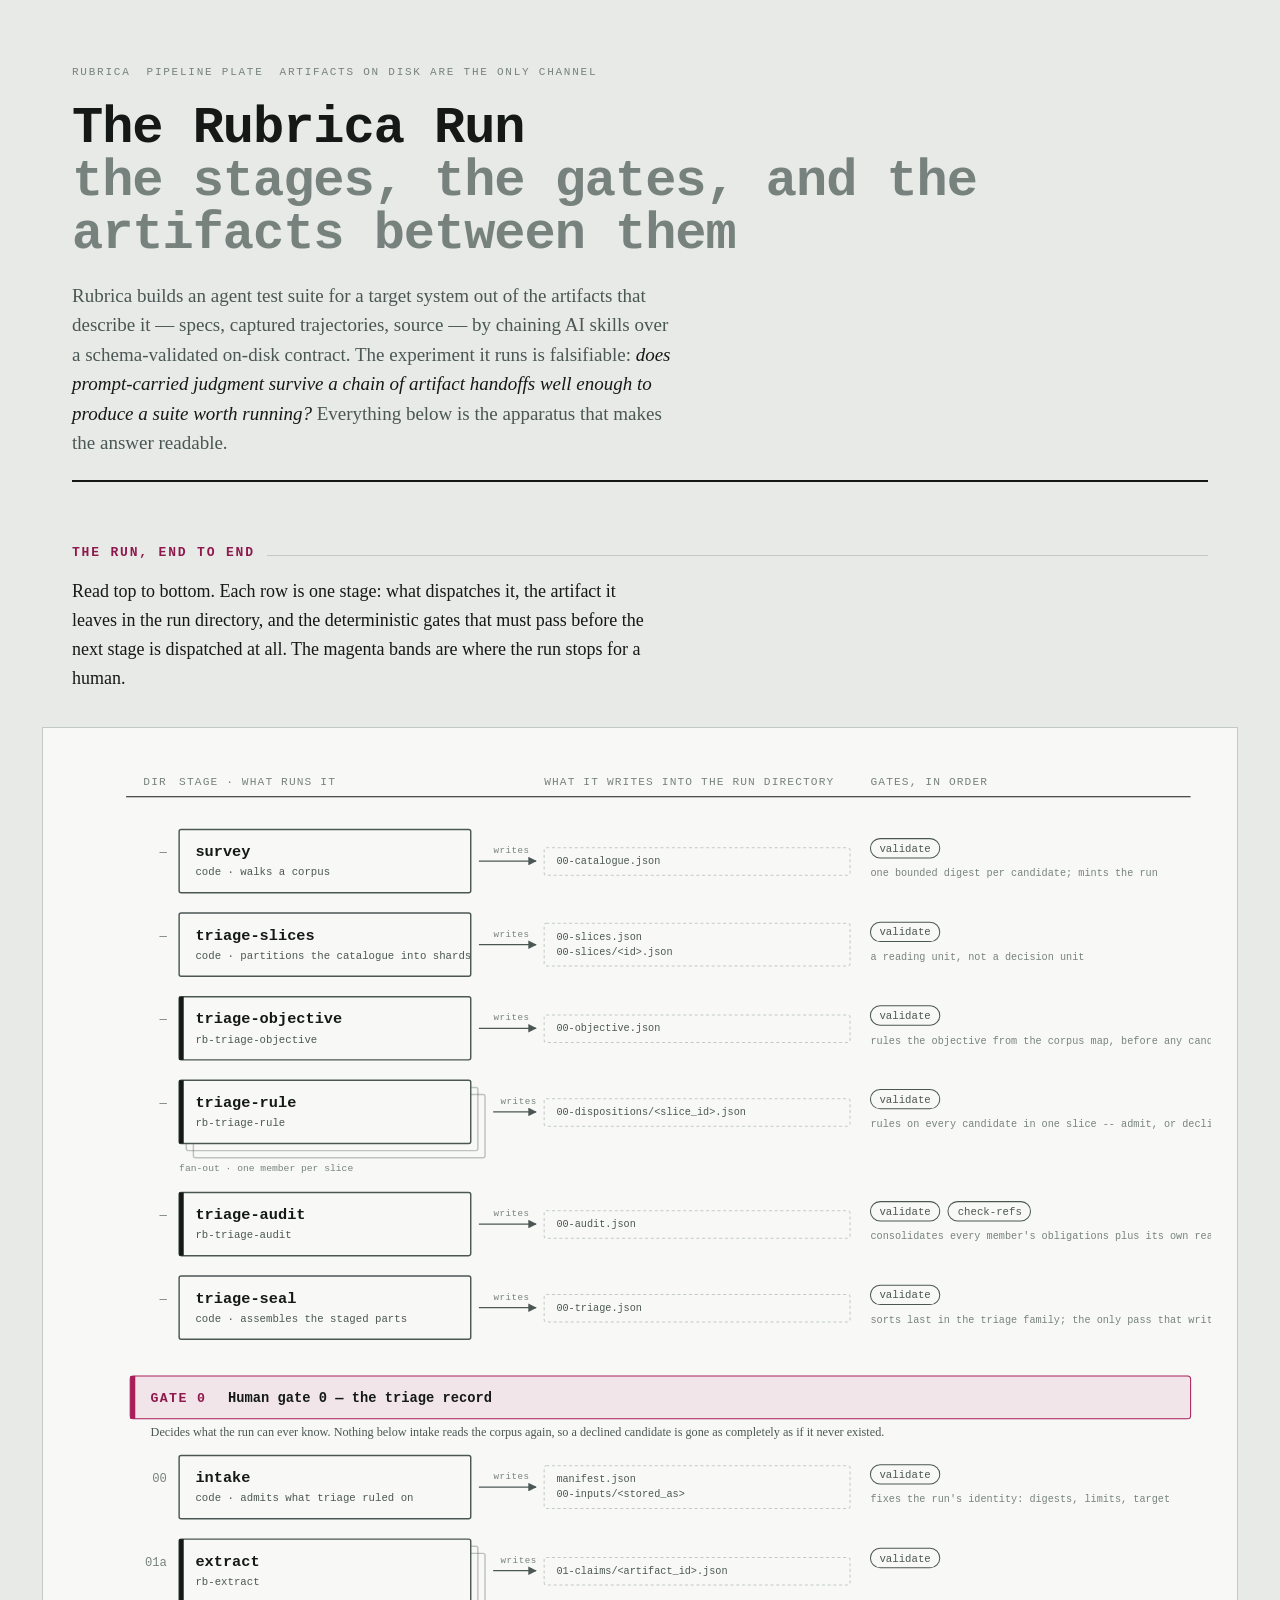
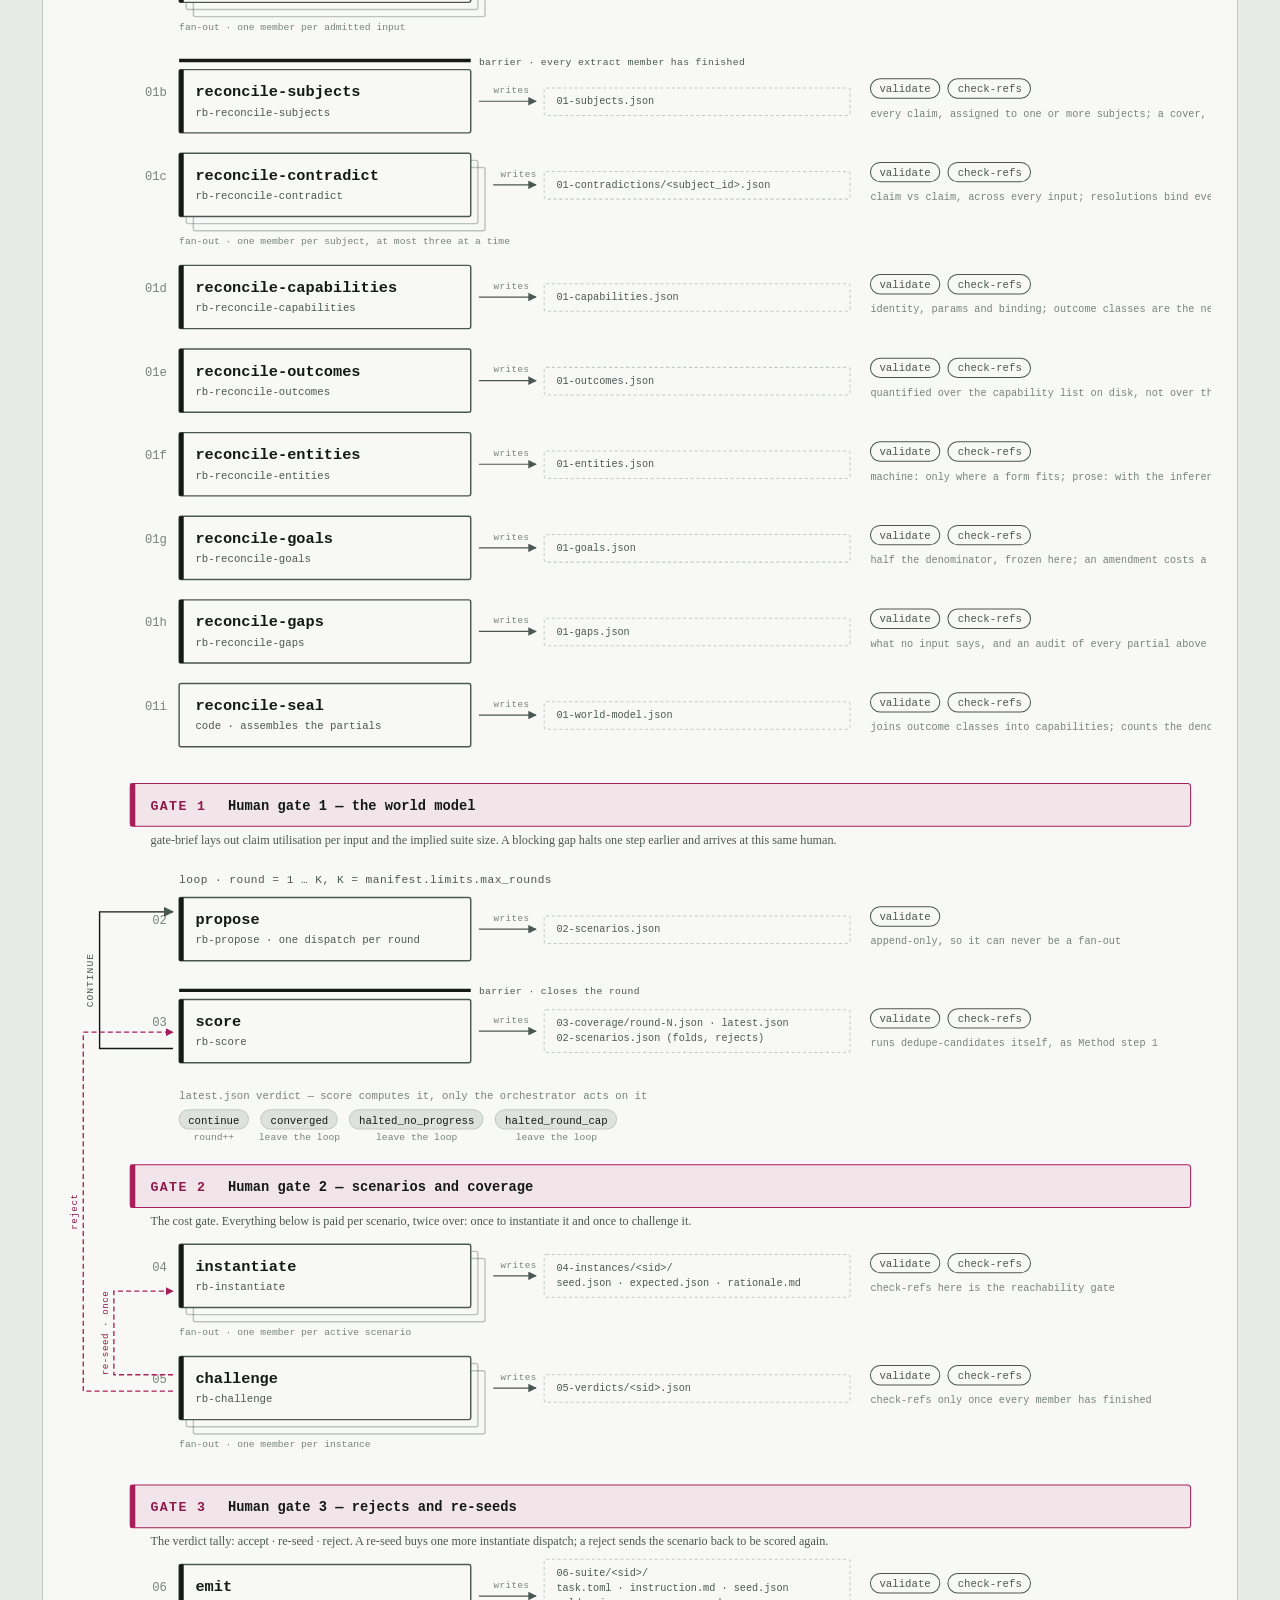
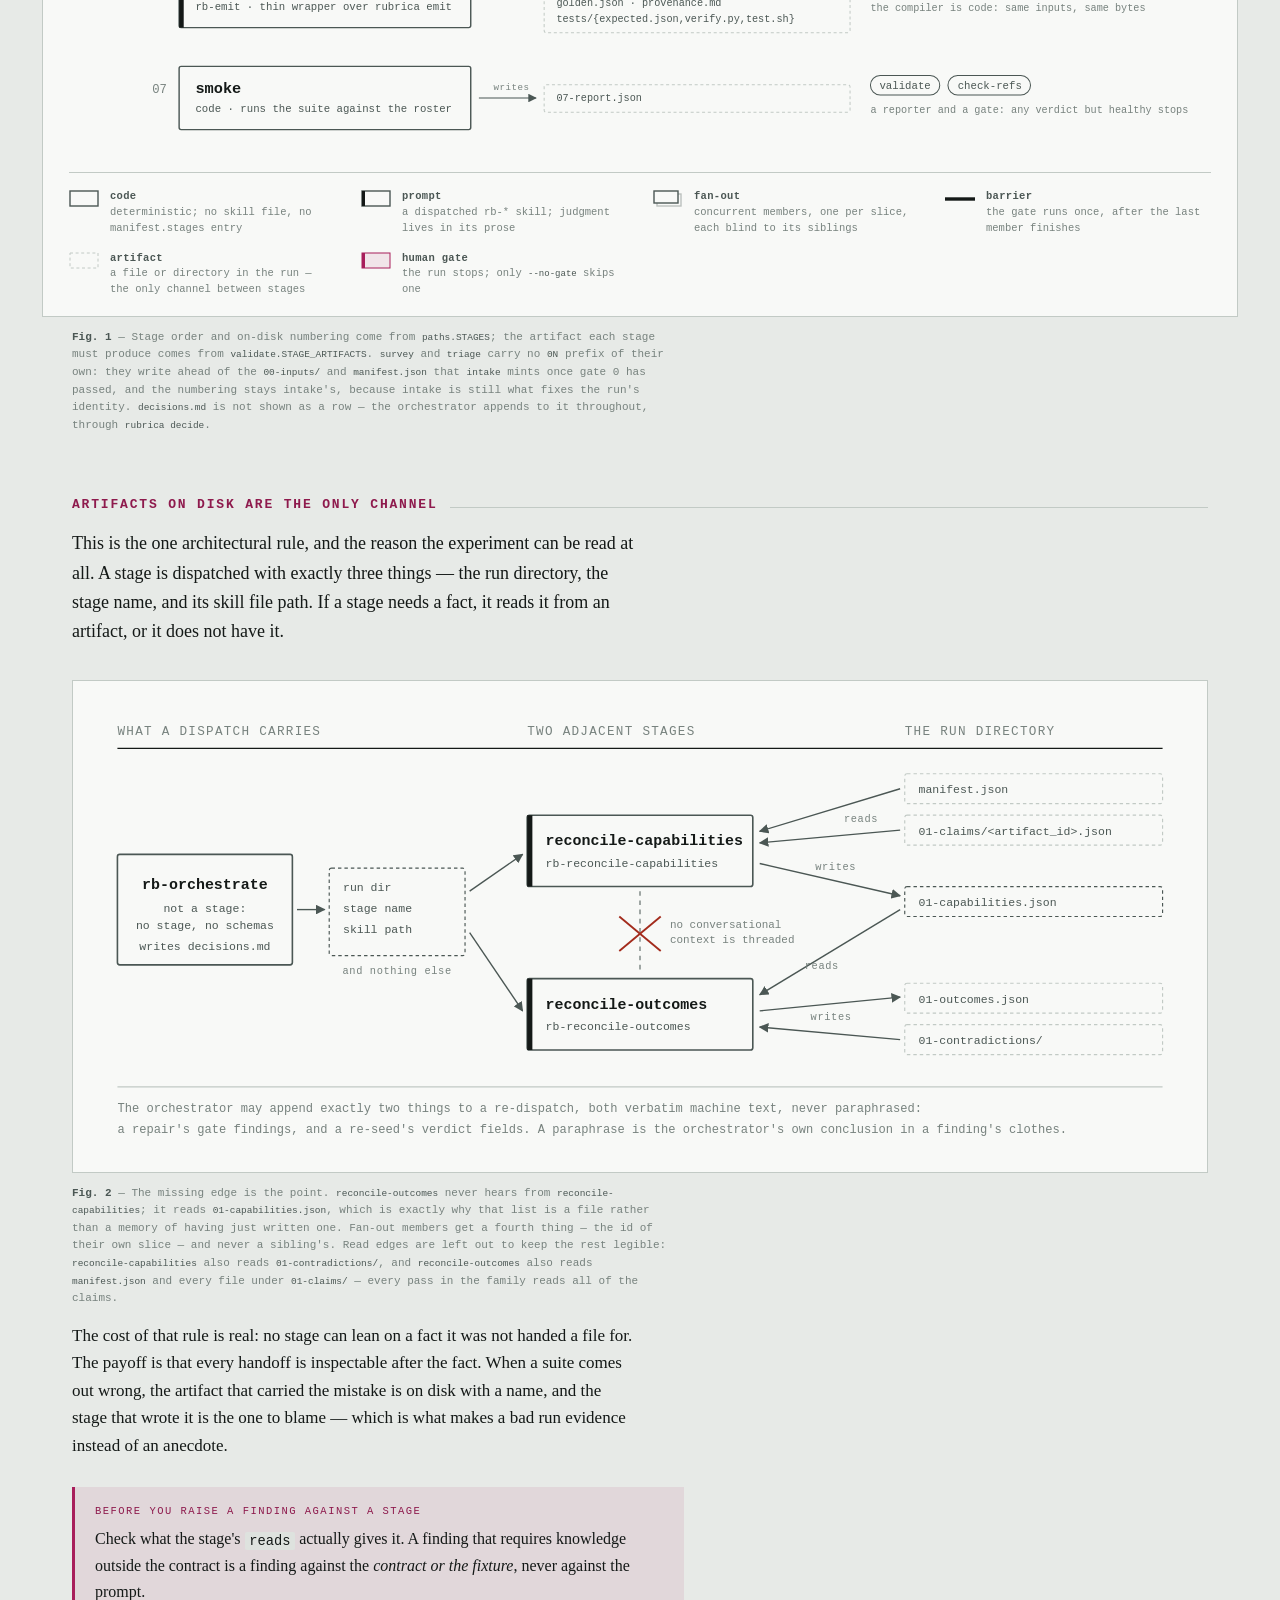
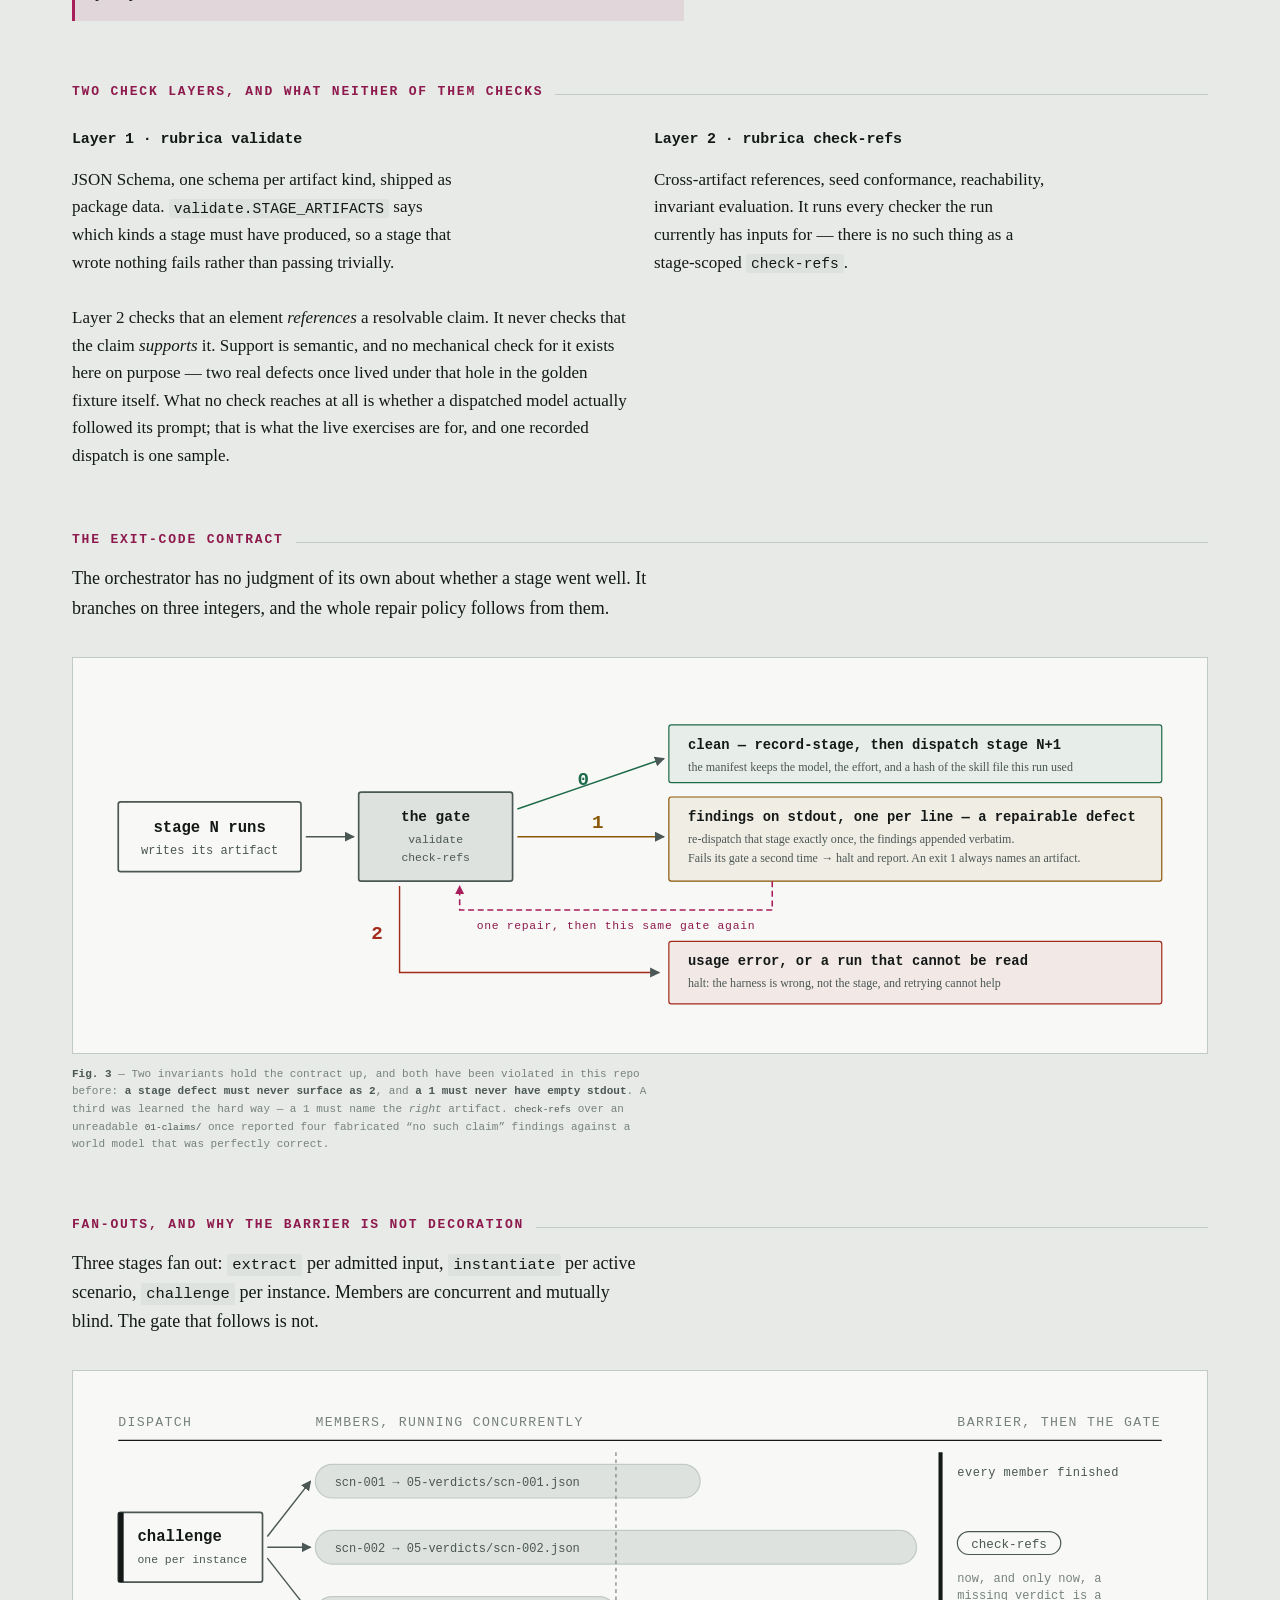
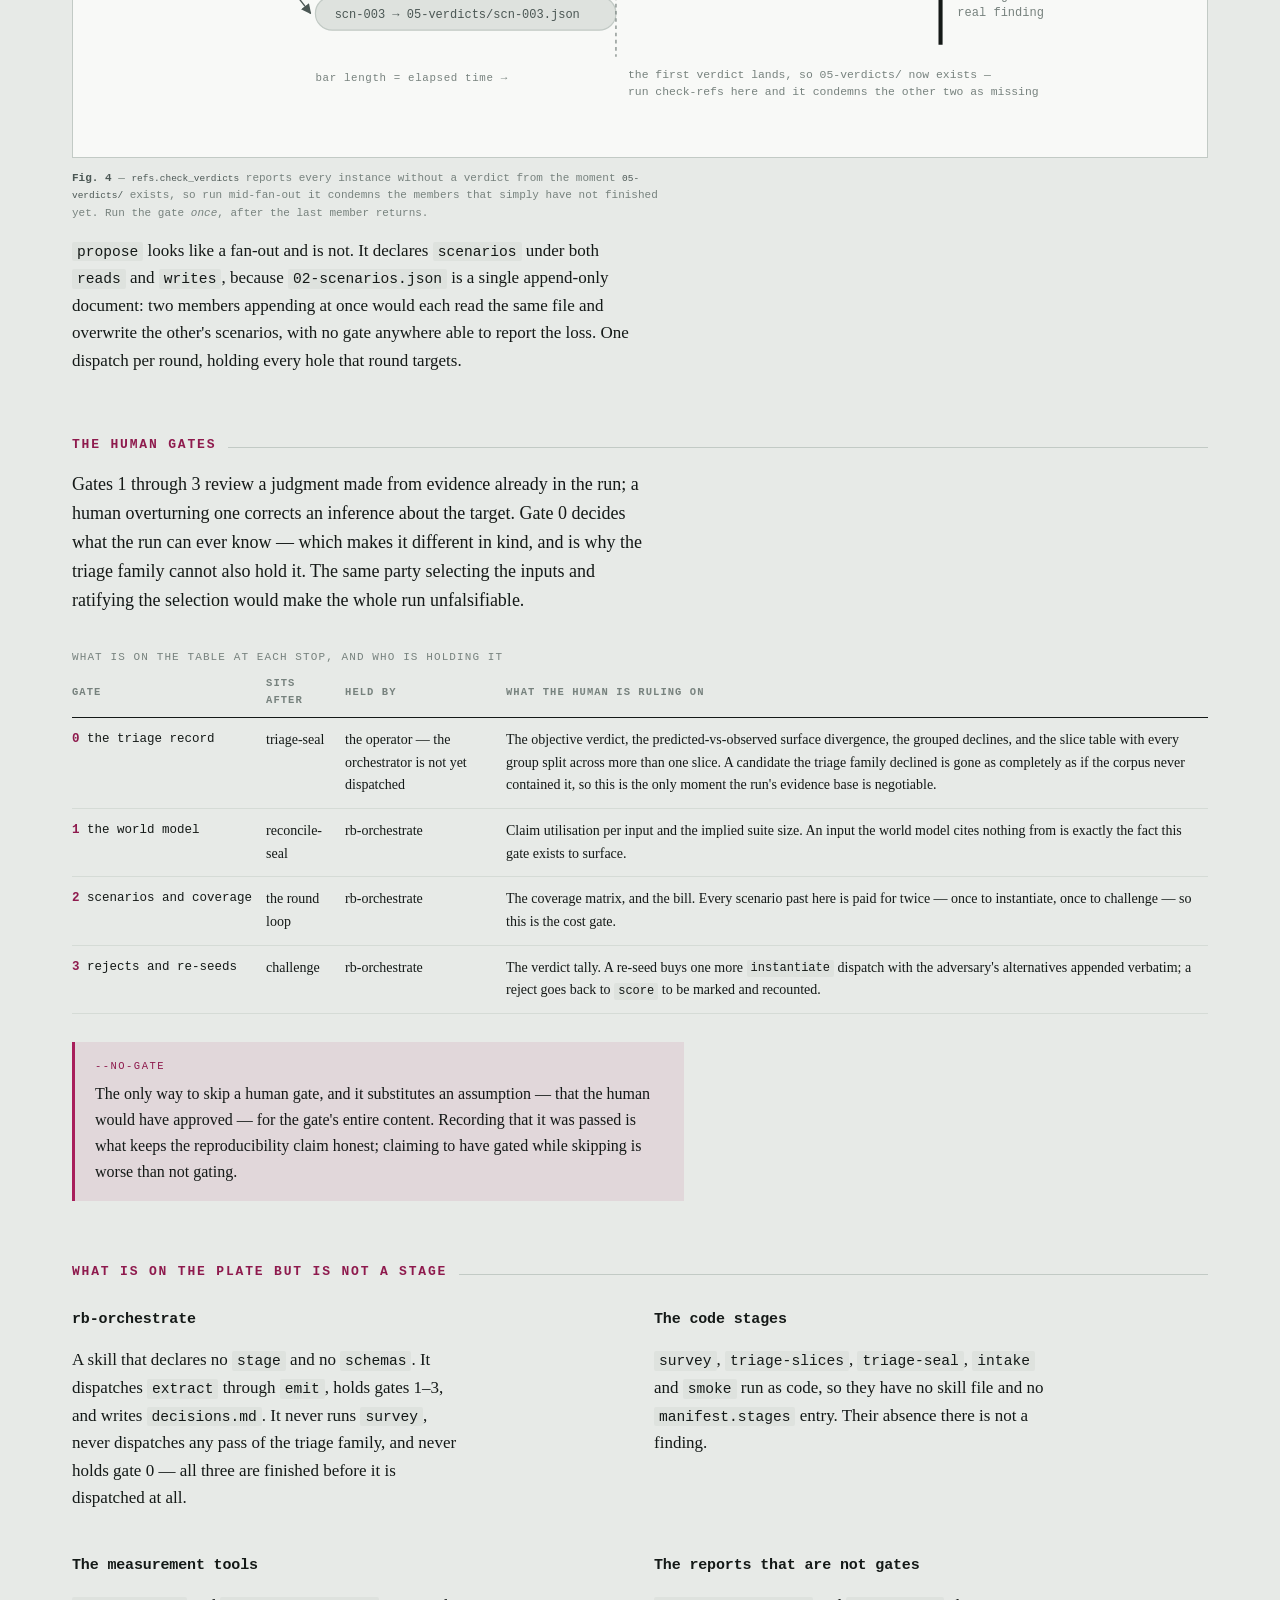
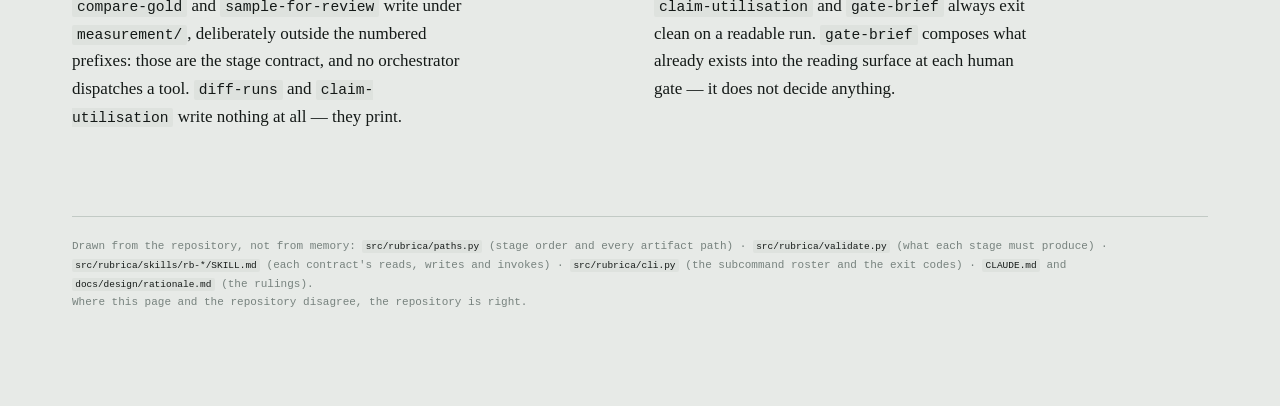
==== commit 75f9913f: "Merge branch 'staged-triage' into test/staged-both Both feature branches rebased onto main first, th" ====
--- a/docs/concepts/pipeline-diagram.html
+++ b/docs/concepts/pipeline-diagram.html
@@ -238,7 +238,7 @@
   dispatched at all. The magenta bands are where the run stops for a human.</p>
 
   <figure>
-    <div class="plate wide"><svg viewBox="0 0 1120 2196" class="dia hero" role="img" aria-label="Every stage of a Rubrica run in order, each with what it runs as, the artifact it writes into the run directory, and the deterministic gates that follow it. The human gates sit as full-width bands after triage, the seal, score and challenge.">
+    <div class="plate wide"><svg viewBox="0 0 1120 2552" class="dia hero" role="img" aria-label="Every stage of a Rubrica run in order, each with what it runs as, the artifact it writes into the run directory, and the deterministic gates that follow it. The human gates sit as full-width bands after triage, the seal, score and challenge.">
 <defs><marker id="ar" viewBox="0 0 10 10" refX="9" refY="5" markerWidth="7" markerHeight="7" orient="auto-start-reverse"><path d="M0 0 L10 5 L0 10 z" class="ar"/></marker><marker id="ar-s" viewBox="0 0 10 10" refX="9" refY="5" markerWidth="6" markerHeight="6" orient="auto-start-reverse"><path d="M0 0 L10 5 L0 10 z" class="ar-s"/></marker></defs>
 <text x="96" y="30" class="hd" text-anchor="end" font-size="11">dir</text>
 <text x="108" y="30" class="hd" text-anchor="start" font-size="11">stage · what runs it</text>
@@ -256,260 +256,306 @@
 <rect x="786" y="83" width="68" height="19" rx="9.5" class="g-pill"/><text x="820" y="96" class="g-pill-t" text-anchor="middle" font-size="10.5">validate</text>
 <text x="786" y="120" class="g-note" text-anchor="start" font-size="10">one bounded digest per candidate; mints the run</text>
 <text x="96" y="182" class="dir" text-anchor="end" font-size="12">—</text>
-<rect x="108" y="156" width="286" height="62" rx="2" class="box-prompt"/>
-<rect x="108" y="156" width="4.5" height="62" class="prompt-edge"/>
-<text x="124" y="182" class="st-name" text-anchor="start" font-size="15">triage</text>
-<text x="124" y="201" class="st-runs" text-anchor="start" font-size="10.5">rb-triage</text>
+<rect x="108" y="156" width="286" height="62" rx="2" class="box-code"/>
+<text x="124" y="182" class="st-name" text-anchor="start" font-size="15">triage-slices</text>
+<text x="124" y="201" class="st-runs" text-anchor="start" font-size="10.5">code · partitions the catalogue into shards</text>
 <line x1="402" y1="187" x2="458" y2="187" class="edge" marker-end="url(#ar)"/>
 <text x="434" y="179" class="edge-t" text-anchor="middle" font-size="9">writes</text>
-<rect x="466" y="174" width="300" height="27" rx="2" class="artifact"/>
-<text x="478" y="190" class="art-t" text-anchor="start" font-size="10">00-triage.json</text>
+<rect x="466" y="166" width="300" height="42" rx="2" class="artifact"/>
+<text x="478" y="182" class="art-t" text-anchor="start" font-size="10">00-slices.json</text>
+<text x="478" y="197" class="art-t" text-anchor="start" font-size="10">00-slices/&lt;id&gt;.json</text>
 <rect x="786" y="165" width="68" height="19" rx="9.5" class="g-pill"/><text x="820" y="178" class="g-pill-t" text-anchor="middle" font-size="10.5">validate</text>
-<rect x="862" y="165" width="81" height="19" rx="9.5" class="g-pill"/><text x="903" y="178" class="g-pill-t" text-anchor="middle" font-size="10.5">check-refs</text>
-<text x="786" y="202" class="g-note" text-anchor="start" font-size="10">admit / decline, one disposition per candidate</text>
-<rect x="60" y="254" width="1040" height="42" rx="3" class="band"/>
-<rect x="60" y="254" width="5" height="42" class="band-edge"/>
-<text x="80" y="280" class="band-n" text-anchor="start" font-size="13">GATE 0</text>
-<text x="156" y="280" class="band-t" text-anchor="start" font-size="13.5">Human gate 0 — the triage record</text>
-<text x="80" y="313" class="band-s" text-anchor="start" font-size="12">Decides what the run can ever know. Nothing below intake reads the corpus again, so a declined candidate is gone as completely as if it never existed.</text>
-<text x="96" y="358" class="dir" text-anchor="end" font-size="12">00</text>
-<rect x="108" y="332" width="286" height="62" rx="2" class="box-code"/>
-<text x="124" y="358" class="st-name" text-anchor="start" font-size="15">intake</text>
-<text x="124" y="377" class="st-runs" text-anchor="start" font-size="10.5">code · admits what triage ruled on</text>
-<line x1="402" y1="363" x2="458" y2="363" class="edge" marker-end="url(#ar)"/>
-<text x="434" y="355" class="edge-t" text-anchor="middle" font-size="9">writes</text>
-<rect x="466" y="342" width="300" height="42" rx="2" class="artifact"/>
-<text x="478" y="358" class="art-t" text-anchor="start" font-size="10">manifest.json</text>
-<text x="478" y="373" class="art-t" text-anchor="start" font-size="10">00-inputs/&lt;stored_as&gt;</text>
-<rect x="786" y="341" width="68" height="19" rx="9.5" class="g-pill"/><text x="820" y="354" class="g-pill-t" text-anchor="middle" font-size="10.5">validate</text>
-<text x="786" y="378" class="g-note" text-anchor="start" font-size="10">fixes the run&#x27;s identity: digests, limits, target</text>
-<text x="96" y="440" class="dir" text-anchor="end" font-size="12">01a</text>
-<rect x="122" y="428" width="286" height="62" rx="2" class="box-prompt ghost"/>
-<rect x="115" y="421" width="286" height="62" rx="2" class="box-prompt ghost"/>
-<rect x="108" y="414" width="286" height="62" rx="2" class="box-prompt"/>
-<rect x="108" y="414" width="4.5" height="62" class="prompt-edge"/>
-<text x="124" y="440" class="st-name" text-anchor="start" font-size="15">extract</text>
-<text x="124" y="459" class="st-runs" text-anchor="start" font-size="10.5">rb-extract</text>
-<text x="108" y="503" class="fan-t" text-anchor="start" font-size="9.5">fan-out · one member per admitted input</text>
-<line x1="416" y1="445" x2="458" y2="445" class="edge" marker-end="url(#ar)"/>
-<text x="441" y="437" class="edge-t" text-anchor="middle" font-size="9">writes</text>
-<rect x="466" y="432" width="300" height="27" rx="2" class="artifact"/>
-<text x="478" y="448" class="art-t" text-anchor="start" font-size="10">01-claims/&lt;artifact_id&gt;.json</text>
-<rect x="786" y="423" width="68" height="19" rx="9.5" class="g-pill"/><text x="820" y="436" class="g-pill-t" text-anchor="middle" font-size="10.5">validate</text>
-<line x1="108" y1="533" x2="394" y2="533" class="barrier"/>
-<text x="402" y="537" class="barrier-t" text-anchor="start" font-size="9.5">barrier · every extract member has finished</text>
-<text x="96" y="568" class="dir" text-anchor="end" font-size="12">01b</text>
-<rect x="108" y="542" width="286" height="62" rx="2" class="box-prompt"/>
-<rect x="108" y="542" width="4.5" height="62" class="prompt-edge"/>
-<text x="124" y="568" class="st-name" text-anchor="start" font-size="15">reconcile-subjects</text>
-<text x="124" y="587" class="st-runs" text-anchor="start" font-size="10.5">rb-reconcile-subjects</text>
-<line x1="402" y1="573" x2="458" y2="573" class="edge" marker-end="url(#ar)"/>
-<text x="434" y="565" class="edge-t" text-anchor="middle" font-size="9">writes</text>
-<rect x="466" y="560" width="300" height="27" rx="2" class="artifact"/>
-<text x="478" y="576" class="art-t" text-anchor="start" font-size="10">01-subjects.json</text>
-<rect x="786" y="551" width="68" height="19" rx="9.5" class="g-pill"/><text x="820" y="564" class="g-pill-t" text-anchor="middle" font-size="10.5">validate</text>
-<rect x="862" y="551" width="81" height="19" rx="9.5" class="g-pill"/><text x="903" y="564" class="g-pill-t" text-anchor="middle" font-size="10.5">check-refs</text>
-<text x="786" y="588" class="g-note" text-anchor="start" font-size="10">every claim, assigned to one or more subjects; a cover, not a partition</text>
-<text x="96" y="650" class="dir" text-anchor="end" font-size="12">01c</text>
-<rect x="122" y="638" width="286" height="62" rx="2" class="box-prompt ghost"/>
-<rect x="115" y="631" width="286" height="62" rx="2" class="box-prompt ghost"/>
-<rect x="108" y="624" width="286" height="62" rx="2" class="box-prompt"/>
-<rect x="108" y="624" width="4.5" height="62" class="prompt-edge"/>
-<text x="124" y="650" class="st-name" text-anchor="start" font-size="15">reconcile-contradict</text>
-<text x="124" y="669" class="st-runs" text-anchor="start" font-size="10.5">rb-reconcile-contradict</text>
-<text x="108" y="713" class="fan-t" text-anchor="start" font-size="9.5">fan-out · one member per subject, at most three at a time</text>
-<line x1="416" y1="655" x2="458" y2="655" class="edge" marker-end="url(#ar)"/>
-<text x="441" y="647" class="edge-t" text-anchor="middle" font-size="9">writes</text>
-<rect x="466" y="642" width="300" height="27" rx="2" class="artifact"/>
-<text x="478" y="658" class="art-t" text-anchor="start" font-size="10">01-contradictions/&lt;subject_id&gt;.json</text>
-<rect x="786" y="633" width="68" height="19" rx="9.5" class="g-pill"/><text x="820" y="646" class="g-pill-t" text-anchor="middle" font-size="10.5">validate</text>
-<rect x="862" y="633" width="81" height="19" rx="9.5" class="g-pill"/><text x="903" y="646" class="g-pill-t" text-anchor="middle" font-size="10.5">check-refs</text>
-<text x="786" y="670" class="g-note" text-anchor="start" font-size="10">claim vs claim, across every input; resolutions bind every pass below</text>
-<text x="96" y="760" class="dir" text-anchor="end" font-size="12">01d</text>
-<rect x="108" y="734" width="286" height="62" rx="2" class="box-prompt"/>
-<rect x="108" y="734" width="4.5" height="62" class="prompt-edge"/>
-<text x="124" y="760" class="st-name" text-anchor="start" font-size="15">reconcile-capabilities</text>
-<text x="124" y="779" class="st-runs" text-anchor="start" font-size="10.5">rb-reconcile-capabilities</text>
-<line x1="402" y1="765" x2="458" y2="765" class="edge" marker-end="url(#ar)"/>
-<text x="434" y="757" class="edge-t" text-anchor="middle" font-size="9">writes</text>
-<rect x="466" y="752" width="300" height="27" rx="2" class="artifact"/>
-<text x="478" y="768" class="art-t" text-anchor="start" font-size="10">01-capabilities.json</text>
-<rect x="786" y="743" width="68" height="19" rx="9.5" class="g-pill"/><text x="820" y="756" class="g-pill-t" text-anchor="middle" font-size="10.5">validate</text>
-<rect x="862" y="743" width="81" height="19" rx="9.5" class="g-pill"/><text x="903" y="756" class="g-pill-t" text-anchor="middle" font-size="10.5">check-refs</text>
-<text x="786" y="780" class="g-note" text-anchor="start" font-size="10">identity, params and binding; outcome classes are the next pass&#x27;s</text>
-<text x="96" y="842" class="dir" text-anchor="end" font-size="12">01e</text>
-<rect x="108" y="816" width="286" height="62" rx="2" class="box-prompt"/>
-<rect x="108" y="816" width="4.5" height="62" class="prompt-edge"/>
-<text x="124" y="842" class="st-name" text-anchor="start" font-size="15">reconcile-outcomes</text>
-<text x="124" y="861" class="st-runs" text-anchor="start" font-size="10.5">rb-reconcile-outcomes</text>
-<line x1="402" y1="847" x2="458" y2="847" class="edge" marker-end="url(#ar)"/>
-<text x="434" y="839" class="edge-t" text-anchor="middle" font-size="9">writes</text>
-<rect x="466" y="834" width="300" height="27" rx="2" class="artifact"/>
-<text x="478" y="850" class="art-t" text-anchor="start" font-size="10">01-outcomes.json</text>
-<rect x="786" y="825" width="68" height="19" rx="9.5" class="g-pill"/><text x="820" y="838" class="g-pill-t" text-anchor="middle" font-size="10.5">validate</text>
-<rect x="862" y="825" width="81" height="19" rx="9.5" class="g-pill"/><text x="903" y="838" class="g-pill-t" text-anchor="middle" font-size="10.5">check-refs</text>
-<text x="786" y="862" class="g-note" text-anchor="start" font-size="10">quantified over the capability list on disk, not over the claims</text>
-<text x="96" y="924" class="dir" text-anchor="end" font-size="12">01f</text>
+<text x="786" y="202" class="g-note" text-anchor="start" font-size="10">a reading unit, not a decision unit</text>
+<text x="96" y="264" class="dir" text-anchor="end" font-size="12">—</text>
+<rect x="108" y="238" width="286" height="62" rx="2" class="box-prompt"/>
+<rect x="108" y="238" width="4.5" height="62" class="prompt-edge"/>
+<text x="124" y="264" class="st-name" text-anchor="start" font-size="15">triage-objective</text>
+<text x="124" y="283" class="st-runs" text-anchor="start" font-size="10.5">rb-triage-objective</text>
+<line x1="402" y1="269" x2="458" y2="269" class="edge" marker-end="url(#ar)"/>
+<text x="434" y="261" class="edge-t" text-anchor="middle" font-size="9">writes</text>
+<rect x="466" y="256" width="300" height="27" rx="2" class="artifact"/>
+<text x="478" y="272" class="art-t" text-anchor="start" font-size="10">00-objective.json</text>
+<rect x="786" y="247" width="68" height="19" rx="9.5" class="g-pill"/><text x="820" y="260" class="g-pill-t" text-anchor="middle" font-size="10.5">validate</text>
+<text x="786" y="284" class="g-note" text-anchor="start" font-size="10">rules the objective from the corpus map, before any candidate digest is read</text>
+<text x="96" y="346" class="dir" text-anchor="end" font-size="12">—</text>
+<rect x="122" y="334" width="286" height="62" rx="2" class="box-prompt ghost"/>
+<rect x="115" y="327" width="286" height="62" rx="2" class="box-prompt ghost"/>
+<rect x="108" y="320" width="286" height="62" rx="2" class="box-prompt"/>
+<rect x="108" y="320" width="4.5" height="62" class="prompt-edge"/>
+<text x="124" y="346" class="st-name" text-anchor="start" font-size="15">triage-rule</text>
+<text x="124" y="365" class="st-runs" text-anchor="start" font-size="10.5">rb-triage-rule</text>
+<text x="108" y="409" class="fan-t" text-anchor="start" font-size="9.5">fan-out · one member per slice</text>
+<line x1="416" y1="351" x2="458" y2="351" class="edge" marker-end="url(#ar)"/>
+<text x="441" y="343" class="edge-t" text-anchor="middle" font-size="9">writes</text>
+<rect x="466" y="338" width="300" height="27" rx="2" class="artifact"/>
+<text x="478" y="354" class="art-t" text-anchor="start" font-size="10">00-dispositions/&lt;slice_id&gt;.json</text>
+<rect x="786" y="329" width="68" height="19" rx="9.5" class="g-pill"/><text x="820" y="342" class="g-pill-t" text-anchor="middle" font-size="10.5">validate</text>
+<text x="786" y="366" class="g-note" text-anchor="start" font-size="10">rules on every candidate in one slice -- admit, or decline with a reason</text>
+<text x="96" y="456" class="dir" text-anchor="end" font-size="12">—</text>
+<rect x="108" y="430" width="286" height="62" rx="2" class="box-prompt"/>
+<rect x="108" y="430" width="4.5" height="62" class="prompt-edge"/>
+<text x="124" y="456" class="st-name" text-anchor="start" font-size="15">triage-audit</text>
+<text x="124" y="475" class="st-runs" text-anchor="start" font-size="10.5">rb-triage-audit</text>
+<line x1="402" y1="461" x2="458" y2="461" class="edge" marker-end="url(#ar)"/>
+<text x="434" y="453" class="edge-t" text-anchor="middle" font-size="9">writes</text>
+<rect x="466" y="448" width="300" height="27" rx="2" class="artifact"/>
+<text x="478" y="464" class="art-t" text-anchor="start" font-size="10">00-audit.json</text>
+<rect x="786" y="439" width="68" height="19" rx="9.5" class="g-pill"/><text x="820" y="452" class="g-pill-t" text-anchor="middle" font-size="10.5">validate</text>
+<rect x="862" y="439" width="81" height="19" rx="9.5" class="g-pill"/><text x="903" y="452" class="g-pill-t" text-anchor="middle" font-size="10.5">check-refs</text>
+<text x="786" y="476" class="g-note" text-anchor="start" font-size="10">consolidates every member&#x27;s obligations plus its own reading of the whole set</text>
+<text x="96" y="538" class="dir" text-anchor="end" font-size="12">—</text>
+<rect x="108" y="512" width="286" height="62" rx="2" class="box-code"/>
+<text x="124" y="538" class="st-name" text-anchor="start" font-size="15">triage-seal</text>
+<text x="124" y="557" class="st-runs" text-anchor="start" font-size="10.5">code · assembles the staged parts</text>
+<line x1="402" y1="543" x2="458" y2="543" class="edge" marker-end="url(#ar)"/>
+<text x="434" y="535" class="edge-t" text-anchor="middle" font-size="9">writes</text>
+<rect x="466" y="530" width="300" height="27" rx="2" class="artifact"/>
+<text x="478" y="546" class="art-t" text-anchor="start" font-size="10">00-triage.json</text>
+<rect x="786" y="521" width="68" height="19" rx="9.5" class="g-pill"/><text x="820" y="534" class="g-pill-t" text-anchor="middle" font-size="10.5">validate</text>
+<text x="786" y="558" class="g-note" text-anchor="start" font-size="10">sorts last in the triage family; the only pass that writes 00-triage.json</text>
+<rect x="60" y="610" width="1040" height="42" rx="3" class="band"/>
+<rect x="60" y="610" width="5" height="42" class="band-edge"/>
+<text x="80" y="636" class="band-n" text-anchor="start" font-size="13">GATE 0</text>
+<text x="156" y="636" class="band-t" text-anchor="start" font-size="13.5">Human gate 0 — the triage record</text>
+<text x="80" y="669" class="band-s" text-anchor="start" font-size="12">Decides what the run can ever know. Nothing below intake reads the corpus again, so a declined candidate is gone as completely as if it never existed.</text>
+<text x="96" y="714" class="dir" text-anchor="end" font-size="12">00</text>
+<rect x="108" y="688" width="286" height="62" rx="2" class="box-code"/>
+<text x="124" y="714" class="st-name" text-anchor="start" font-size="15">intake</text>
+<text x="124" y="733" class="st-runs" text-anchor="start" font-size="10.5">code · admits what triage ruled on</text>
+<line x1="402" y1="719" x2="458" y2="719" class="edge" marker-end="url(#ar)"/>
+<text x="434" y="711" class="edge-t" text-anchor="middle" font-size="9">writes</text>
+<rect x="466" y="698" width="300" height="42" rx="2" class="artifact"/>
+<text x="478" y="714" class="art-t" text-anchor="start" font-size="10">manifest.json</text>
+<text x="478" y="729" class="art-t" text-anchor="start" font-size="10">00-inputs/&lt;stored_as&gt;</text>
+<rect x="786" y="697" width="68" height="19" rx="9.5" class="g-pill"/><text x="820" y="710" class="g-pill-t" text-anchor="middle" font-size="10.5">validate</text>
+<text x="786" y="734" class="g-note" text-anchor="start" font-size="10">fixes the run&#x27;s identity: digests, limits, target</text>
+<text x="96" y="796" class="dir" text-anchor="end" font-size="12">01a</text>
+<rect x="122" y="784" width="286" height="62" rx="2" class="box-prompt ghost"/>
+<rect x="115" y="777" width="286" height="62" rx="2" class="box-prompt ghost"/>
+<rect x="108" y="770" width="286" height="62" rx="2" class="box-prompt"/>
+<rect x="108" y="770" width="4.5" height="62" class="prompt-edge"/>
+<text x="124" y="796" class="st-name" text-anchor="start" font-size="15">extract</text>
+<text x="124" y="815" class="st-runs" text-anchor="start" font-size="10.5">rb-extract</text>
+<text x="108" y="859" class="fan-t" text-anchor="start" font-size="9.5">fan-out · one member per admitted input</text>
+<line x1="416" y1="801" x2="458" y2="801" class="edge" marker-end="url(#ar)"/>
+<text x="441" y="793" class="edge-t" text-anchor="middle" font-size="9">writes</text>
+<rect x="466" y="788" width="300" height="27" rx="2" class="artifact"/>
+<text x="478" y="804" class="art-t" text-anchor="start" font-size="10">01-claims/&lt;artifact_id&gt;.json</text>
+<rect x="786" y="779" width="68" height="19" rx="9.5" class="g-pill"/><text x="820" y="792" class="g-pill-t" text-anchor="middle" font-size="10.5">validate</text>
+<line x1="108" y1="889" x2="394" y2="889" class="barrier"/>
+<text x="402" y="893" class="barrier-t" text-anchor="start" font-size="9.5">barrier · every extract member has finished</text>
+<text x="96" y="924" class="dir" text-anchor="end" font-size="12">01b</text>
 <rect x="108" y="898" width="286" height="62" rx="2" class="box-prompt"/>
 <rect x="108" y="898" width="4.5" height="62" class="prompt-edge"/>
-<text x="124" y="924" class="st-name" text-anchor="start" font-size="15">reconcile-entities</text>
-<text x="124" y="943" class="st-runs" text-anchor="start" font-size="10.5">rb-reconcile-entities</text>
+<text x="124" y="924" class="st-name" text-anchor="start" font-size="15">reconcile-subjects</text>
+<text x="124" y="943" class="st-runs" text-anchor="start" font-size="10.5">rb-reconcile-subjects</text>
 <line x1="402" y1="929" x2="458" y2="929" class="edge" marker-end="url(#ar)"/>
 <text x="434" y="921" class="edge-t" text-anchor="middle" font-size="9">writes</text>
 <rect x="466" y="916" width="300" height="27" rx="2" class="artifact"/>
-<text x="478" y="932" class="art-t" text-anchor="start" font-size="10">01-entities.json</text>
+<text x="478" y="932" class="art-t" text-anchor="start" font-size="10">01-subjects.json</text>
 <rect x="786" y="907" width="68" height="19" rx="9.5" class="g-pill"/><text x="820" y="920" class="g-pill-t" text-anchor="middle" font-size="10.5">validate</text>
 <rect x="862" y="907" width="81" height="19" rx="9.5" class="g-pill"/><text x="903" y="920" class="g-pill-t" text-anchor="middle" font-size="10.5">check-refs</text>
-<text x="786" y="944" class="g-note" text-anchor="start" font-size="10">machine: only where a form fits; prose: with the inference stated</text>
-<text x="96" y="1006" class="dir" text-anchor="end" font-size="12">01g</text>
+<text x="786" y="944" class="g-note" text-anchor="start" font-size="10">every claim, assigned to one or more subjects; a cover, not a partition</text>
+<text x="96" y="1006" class="dir" text-anchor="end" font-size="12">01c</text>
+<rect x="122" y="994" width="286" height="62" rx="2" class="box-prompt ghost"/>
+<rect x="115" y="987" width="286" height="62" rx="2" class="box-prompt ghost"/>
 <rect x="108" y="980" width="286" height="62" rx="2" class="box-prompt"/>
 <rect x="108" y="980" width="4.5" height="62" class="prompt-edge"/>
-<text x="124" y="1006" class="st-name" text-anchor="start" font-size="15">reconcile-goals</text>
-<text x="124" y="1025" class="st-runs" text-anchor="start" font-size="10.5">rb-reconcile-goals</text>
-<line x1="402" y1="1011" x2="458" y2="1011" class="edge" marker-end="url(#ar)"/>
-<text x="434" y="1003" class="edge-t" text-anchor="middle" font-size="9">writes</text>
+<text x="124" y="1006" class="st-name" text-anchor="start" font-size="15">reconcile-contradict</text>
+<text x="124" y="1025" class="st-runs" text-anchor="start" font-size="10.5">rb-reconcile-contradict</text>
+<text x="108" y="1069" class="fan-t" text-anchor="start" font-size="9.5">fan-out · one member per subject, at most three at a time</text>
+<line x1="416" y1="1011" x2="458" y2="1011" class="edge" marker-end="url(#ar)"/>
+<text x="441" y="1003" class="edge-t" text-anchor="middle" font-size="9">writes</text>
 <rect x="466" y="998" width="300" height="27" rx="2" class="artifact"/>
-<text x="478" y="1014" class="art-t" text-anchor="start" font-size="10">01-goals.json</text>
+<text x="478" y="1014" class="art-t" text-anchor="start" font-size="10">01-contradictions/&lt;subject_id&gt;.json</text>
 <rect x="786" y="989" width="68" height="19" rx="9.5" class="g-pill"/><text x="820" y="1002" class="g-pill-t" text-anchor="middle" font-size="10.5">validate</text>
 <rect x="862" y="989" width="81" height="19" rx="9.5" class="g-pill"/><text x="903" y="1002" class="g-pill-t" text-anchor="middle" font-size="10.5">check-refs</text>
-<text x="786" y="1026" class="g-note" text-anchor="start" font-size="10">half the denominator, frozen here; an amendment costs a decision</text>
-<text x="96" y="1088" class="dir" text-anchor="end" font-size="12">01h</text>
-<rect x="108" y="1062" width="286" height="62" rx="2" class="box-prompt"/>
-<rect x="108" y="1062" width="4.5" height="62" class="prompt-edge"/>
-<text x="124" y="1088" class="st-name" text-anchor="start" font-size="15">reconcile-gaps</text>
-<text x="124" y="1107" class="st-runs" text-anchor="start" font-size="10.5">rb-reconcile-gaps</text>
-<line x1="402" y1="1093" x2="458" y2="1093" class="edge" marker-end="url(#ar)"/>
-<text x="434" y="1085" class="edge-t" text-anchor="middle" font-size="9">writes</text>
-<rect x="466" y="1080" width="300" height="27" rx="2" class="artifact"/>
-<text x="478" y="1096" class="art-t" text-anchor="start" font-size="10">01-gaps.json</text>
-<rect x="786" y="1071" width="68" height="19" rx="9.5" class="g-pill"/><text x="820" y="1084" class="g-pill-t" text-anchor="middle" font-size="10.5">validate</text>
-<rect x="862" y="1071" width="81" height="19" rx="9.5" class="g-pill"/><text x="903" y="1084" class="g-pill-t" text-anchor="middle" font-size="10.5">check-refs</text>
-<text x="786" y="1108" class="g-note" text-anchor="start" font-size="10">what no input says, and an audit of every partial above</text>
-<text x="96" y="1170" class="dir" text-anchor="end" font-size="12">01i</text>
-<rect x="108" y="1144" width="286" height="62" rx="2" class="box-code"/>
-<text x="124" y="1170" class="st-name" text-anchor="start" font-size="15">reconcile-seal</text>
-<text x="124" y="1189" class="st-runs" text-anchor="start" font-size="10.5">code · assembles the partials</text>
-<line x1="402" y1="1175" x2="458" y2="1175" class="edge" marker-end="url(#ar)"/>
-<text x="434" y="1167" class="edge-t" text-anchor="middle" font-size="9">writes</text>
-<rect x="466" y="1162" width="300" height="27" rx="2" class="artifact"/>
-<text x="478" y="1178" class="art-t" text-anchor="start" font-size="10">01-world-model.json</text>
-<rect x="786" y="1153" width="68" height="19" rx="9.5" class="g-pill"/><text x="820" y="1166" class="g-pill-t" text-anchor="middle" font-size="10.5">validate</text>
-<rect x="862" y="1153" width="81" height="19" rx="9.5" class="g-pill"/><text x="903" y="1166" class="g-pill-t" text-anchor="middle" font-size="10.5">check-refs</text>
-<text x="786" y="1190" class="g-note" text-anchor="start" font-size="10">joins outcome classes into capabilities; counts the denominator once</text>
-<rect x="60" y="1242" width="1040" height="42" rx="3" class="band"/>
-<rect x="60" y="1242" width="5" height="42" class="band-edge"/>
-<text x="80" y="1268" class="band-n" text-anchor="start" font-size="13">GATE 1</text>
-<text x="156" y="1268" class="band-t" text-anchor="start" font-size="13.5">Human gate 1 — the world model</text>
-<text x="80" y="1301" class="band-s" text-anchor="start" font-size="12">gate-brief lays out claim utilisation per input and the implied suite size. A blocking gap halts one step earlier and arrives at this same human.</text>
-<text x="108" y="1340" class="loop-note" text-anchor="start" font-size="11">loop · round = 1 … K,  K = manifest.limits.max_rounds</text>
-<text x="96" y="1380" class="dir" text-anchor="end" font-size="12">02</text>
-<rect x="108" y="1354" width="286" height="62" rx="2" class="box-prompt"/>
-<rect x="108" y="1354" width="4.5" height="62" class="prompt-edge"/>
-<text x="124" y="1380" class="st-name" text-anchor="start" font-size="15">propose</text>
-<text x="124" y="1399" class="st-runs" text-anchor="start" font-size="10.5">rb-propose · one dispatch per round</text>
-<line x1="402" y1="1385" x2="458" y2="1385" class="edge" marker-end="url(#ar)"/>
-<text x="434" y="1377" class="edge-t" text-anchor="middle" font-size="9">writes</text>
-<rect x="466" y="1372" width="300" height="27" rx="2" class="artifact"/>
-<text x="478" y="1388" class="art-t" text-anchor="start" font-size="10">02-scenarios.json</text>
-<rect x="786" y="1363" width="68" height="19" rx="9.5" class="g-pill"/><text x="820" y="1376" class="g-pill-t" text-anchor="middle" font-size="10.5">validate</text>
-<text x="786" y="1400" class="g-note" text-anchor="start" font-size="10">append-only, so it can never be a fan-out</text>
-<line x1="108" y1="1445" x2="394" y2="1445" class="barrier"/>
-<text x="402" y="1449" class="barrier-t" text-anchor="start" font-size="9.5">barrier · closes the round</text>
-<text x="96" y="1480" class="dir" text-anchor="end" font-size="12">03</text>
-<rect x="108" y="1454" width="286" height="62" rx="2" class="box-prompt"/>
-<rect x="108" y="1454" width="4.5" height="62" class="prompt-edge"/>
-<text x="124" y="1480" class="st-name" text-anchor="start" font-size="15">score</text>
-<text x="124" y="1499" class="st-runs" text-anchor="start" font-size="10.5">rb-score</text>
-<line x1="402" y1="1485" x2="458" y2="1485" class="edge" marker-end="url(#ar)"/>
-<text x="434" y="1477" class="edge-t" text-anchor="middle" font-size="9">writes</text>
-<rect x="466" y="1464" width="300" height="42" rx="2" class="artifact"/>
-<text x="478" y="1480" class="art-t" text-anchor="start" font-size="10">03-coverage/round-N.json · latest.json</text>
-<text x="478" y="1495" class="art-t" text-anchor="start" font-size="10">02-scenarios.json  (folds, rejects)</text>
-<rect x="786" y="1463" width="68" height="19" rx="9.5" class="g-pill"/><text x="820" y="1476" class="g-pill-t" text-anchor="middle" font-size="10.5">validate</text>
-<rect x="862" y="1463" width="81" height="19" rx="9.5" class="g-pill"/><text x="903" y="1476" class="g-pill-t" text-anchor="middle" font-size="10.5">check-refs</text>
-<text x="786" y="1500" class="g-note" text-anchor="start" font-size="10">runs dedupe-candidates itself, as Method step 1</text>
-<text x="108" y="1552" class="vd-lab" text-anchor="start" font-size="10.5">latest.json verdict — score computes it, only the orchestrator acts on it</text>
-<rect x="108" y="1562" width="68" height="19" rx="9.5" class="vd-pill"/><text x="142" y="1576" class="vd-pill-t" text-anchor="middle" font-size="10.5">continue</text>
-<text x="142" y="1592" class="vd-eff" text-anchor="middle" font-size="9.5">round++</text>
-<rect x="188" y="1562" width="75" height="19" rx="9.5" class="vd-pill"/><text x="226" y="1576" class="vd-pill-t" text-anchor="middle" font-size="10.5">converged</text>
-<text x="226" y="1592" class="vd-eff" text-anchor="middle" font-size="9.5">leave the loop</text>
-<rect x="275" y="1562" width="131" height="19" rx="9.5" class="vd-pill"/><text x="341" y="1576" class="vd-pill-t" text-anchor="middle" font-size="10.5">halted_no_progress</text>
-<text x="341" y="1592" class="vd-eff" text-anchor="middle" font-size="9.5">leave the loop</text>
-<rect x="418" y="1562" width="119" height="19" rx="9.5" class="vd-pill"/><text x="478" y="1576" class="vd-pill-t" text-anchor="middle" font-size="10.5">halted_round_cap</text>
-<text x="478" y="1592" class="vd-eff" text-anchor="middle" font-size="9.5">leave the loop</text>
-<rect x="60" y="1616" width="1040" height="42" rx="3" class="band"/>
-<rect x="60" y="1616" width="5" height="42" class="band-edge"/>
-<text x="80" y="1642" class="band-n" text-anchor="start" font-size="13">GATE 2</text>
-<text x="156" y="1642" class="band-t" text-anchor="start" font-size="13.5">Human gate 2 — scenarios and coverage</text>
-<text x="80" y="1675" class="band-s" text-anchor="start" font-size="12">The cost gate. Everything below is paid per scenario, twice over: once to instantiate it and once to challenge it.</text>
-<text x="96" y="1720" class="dir" text-anchor="end" font-size="12">04</text>
-<rect x="122" y="1708" width="286" height="62" rx="2" class="box-prompt ghost"/>
-<rect x="115" y="1701" width="286" height="62" rx="2" class="box-prompt ghost"/>
-<rect x="108" y="1694" width="286" height="62" rx="2" class="box-prompt"/>
-<rect x="108" y="1694" width="4.5" height="62" class="prompt-edge"/>
-<text x="124" y="1720" class="st-name" text-anchor="start" font-size="15">instantiate</text>
-<text x="124" y="1739" class="st-runs" text-anchor="start" font-size="10.5">rb-instantiate</text>
-<text x="108" y="1783" class="fan-t" text-anchor="start" font-size="9.5">fan-out · one member per active scenario</text>
-<line x1="416" y1="1725" x2="458" y2="1725" class="edge" marker-end="url(#ar)"/>
-<text x="441" y="1717" class="edge-t" text-anchor="middle" font-size="9">writes</text>
-<rect x="466" y="1704" width="300" height="42" rx="2" class="artifact"/>
-<text x="478" y="1720" class="art-t" text-anchor="start" font-size="10">04-instances/&lt;sid&gt;/</text>
-<text x="478" y="1735" class="art-t" text-anchor="start" font-size="10">seed.json · expected.json · rationale.md</text>
-<rect x="786" y="1703" width="68" height="19" rx="9.5" class="g-pill"/><text x="820" y="1716" class="g-pill-t" text-anchor="middle" font-size="10.5">validate</text>
-<rect x="862" y="1703" width="81" height="19" rx="9.5" class="g-pill"/><text x="903" y="1716" class="g-pill-t" text-anchor="middle" font-size="10.5">check-refs</text>
-<text x="786" y="1740" class="g-note" text-anchor="start" font-size="10">check-refs here is the reachability gate</text>
-<text x="96" y="1830" class="dir" text-anchor="end" font-size="12">05</text>
-<rect x="122" y="1818" width="286" height="62" rx="2" class="box-prompt ghost"/>
-<rect x="115" y="1811" width="286" height="62" rx="2" class="box-prompt ghost"/>
-<rect x="108" y="1804" width="286" height="62" rx="2" class="box-prompt"/>
-<rect x="108" y="1804" width="4.5" height="62" class="prompt-edge"/>
-<text x="124" y="1830" class="st-name" text-anchor="start" font-size="15">challenge</text>
-<text x="124" y="1849" class="st-runs" text-anchor="start" font-size="10.5">rb-challenge</text>
-<text x="108" y="1893" class="fan-t" text-anchor="start" font-size="9.5">fan-out · one member per instance</text>
-<line x1="416" y1="1835" x2="458" y2="1835" class="edge" marker-end="url(#ar)"/>
-<text x="441" y="1827" class="edge-t" text-anchor="middle" font-size="9">writes</text>
-<rect x="466" y="1822" width="300" height="27" rx="2" class="artifact"/>
-<text x="478" y="1838" class="art-t" text-anchor="start" font-size="10">05-verdicts/&lt;sid&gt;.json</text>
-<rect x="786" y="1813" width="68" height="19" rx="9.5" class="g-pill"/><text x="820" y="1826" class="g-pill-t" text-anchor="middle" font-size="10.5">validate</text>
-<rect x="862" y="1813" width="81" height="19" rx="9.5" class="g-pill"/><text x="903" y="1826" class="g-pill-t" text-anchor="middle" font-size="10.5">check-refs</text>
-<text x="786" y="1850" class="g-note" text-anchor="start" font-size="10">check-refs only once every member has finished</text>
-<rect x="60" y="1930" width="1040" height="42" rx="3" class="band"/>
-<rect x="60" y="1930" width="5" height="42" class="band-edge"/>
-<text x="80" y="1956" class="band-n" text-anchor="start" font-size="13">GATE 3</text>
-<text x="156" y="1956" class="band-t" text-anchor="start" font-size="13.5">Human gate 3 — rejects and re-seeds</text>
-<text x="80" y="1989" class="band-s" text-anchor="start" font-size="12">The verdict tally: accept · re-seed · reject. A re-seed buys one more instantiate dispatch; a reject sends the scenario back to be scored again.</text>
-<text x="96" y="2034" class="dir" text-anchor="end" font-size="12">06</text>
-<rect x="108" y="2008" width="286" height="62" rx="2" class="box-prompt"/>
-<rect x="108" y="2008" width="4.5" height="62" class="prompt-edge"/>
-<text x="124" y="2034" class="st-name" text-anchor="start" font-size="15">emit</text>
-<text x="124" y="2053" class="st-runs" text-anchor="start" font-size="10.5">rb-emit · thin wrapper over rubrica emit</text>
-<line x1="402" y1="2039" x2="458" y2="2039" class="edge" marker-end="url(#ar)"/>
-<text x="434" y="2031" class="edge-t" text-anchor="middle" font-size="9">writes</text>
-<rect x="466" y="2003" width="300" height="72" rx="2" class="artifact"/>
-<text x="478" y="2019" class="art-t" text-anchor="start" font-size="10">06-suite/&lt;sid&gt;/</text>
-<text x="478" y="2034" class="art-t" text-anchor="start" font-size="10">task.toml · instruction.md · seed.json</text>
-<text x="478" y="2049" class="art-t" text-anchor="start" font-size="10">golden.json · provenance.md</text>
-<text x="478" y="2064" class="art-t" text-anchor="start" font-size="10">tests/{expected.json,verify.py,test.sh}</text>
-<rect x="786" y="2017" width="68" height="19" rx="9.5" class="g-pill"/><text x="820" y="2030" class="g-pill-t" text-anchor="middle" font-size="10.5">validate</text>
-<rect x="862" y="2017" width="81" height="19" rx="9.5" class="g-pill"/><text x="903" y="2030" class="g-pill-t" text-anchor="middle" font-size="10.5">check-refs</text>
-<text x="786" y="2054" class="g-note" text-anchor="start" font-size="10">the compiler is code: same inputs, same bytes</text>
-<text x="96" y="2134" class="dir" text-anchor="end" font-size="12">07</text>
-<rect x="108" y="2108" width="286" height="62" rx="2" class="box-code"/>
-<text x="124" y="2134" class="st-name" text-anchor="start" font-size="15">smoke</text>
-<text x="124" y="2153" class="st-runs" text-anchor="start" font-size="10.5">code · runs the suite against the roster</text>
-<line x1="402" y1="2139" x2="458" y2="2139" class="edge" marker-end="url(#ar)"/>
-<text x="434" y="2131" class="edge-t" text-anchor="middle" font-size="9">writes</text>
-<rect x="466" y="2126" width="300" height="27" rx="2" class="artifact"/>
-<text x="478" y="2142" class="art-t" text-anchor="start" font-size="10">07-report.json</text>
-<rect x="786" y="2117" width="68" height="19" rx="9.5" class="g-pill"/><text x="820" y="2130" class="g-pill-t" text-anchor="middle" font-size="10.5">validate</text>
-<rect x="862" y="2117" width="81" height="19" rx="9.5" class="g-pill"/><text x="903" y="2130" class="g-pill-t" text-anchor="middle" font-size="10.5">check-refs</text>
-<text x="786" y="2154" class="g-note" text-anchor="start" font-size="10">a reporter and a gate: any verdict but healthy stops</text>
-<path d="M102 1502 H30 V1368 H102" class="edge loop" marker-end="url(#ar)"/>
-<text x="24" y="1435" class="loop-t" text-anchor="middle" font-size="9.5" transform="rotate(-90 24 1435)">continue</text>
-<path d="M102 1822 H44 V1740 H102" class="edge back" marker-end="url(#ar-s)"/>
-<text x="38" y="1781" class="back-t" text-anchor="middle" font-size="9" transform="rotate(-90 38 1781)">re-seed · once</text>
-<path d="M102 1838 H14 V1486 H102" class="edge back" marker-end="url(#ar-s)"/>
-<text x="8" y="1662" class="back-t" text-anchor="middle" font-size="9" transform="rotate(-90 8 1662)">reject</text>
+<text x="786" y="1026" class="g-note" text-anchor="start" font-size="10">claim vs claim, across every input; resolutions bind every pass below</text>
+<text x="96" y="1116" class="dir" text-anchor="end" font-size="12">01d</text>
+<rect x="108" y="1090" width="286" height="62" rx="2" class="box-prompt"/>
+<rect x="108" y="1090" width="4.5" height="62" class="prompt-edge"/>
+<text x="124" y="1116" class="st-name" text-anchor="start" font-size="15">reconcile-capabilities</text>
+<text x="124" y="1135" class="st-runs" text-anchor="start" font-size="10.5">rb-reconcile-capabilities</text>
+<line x1="402" y1="1121" x2="458" y2="1121" class="edge" marker-end="url(#ar)"/>
+<text x="434" y="1113" class="edge-t" text-anchor="middle" font-size="9">writes</text>
+<rect x="466" y="1108" width="300" height="27" rx="2" class="artifact"/>
+<text x="478" y="1124" class="art-t" text-anchor="start" font-size="10">01-capabilities.json</text>
+<rect x="786" y="1099" width="68" height="19" rx="9.5" class="g-pill"/><text x="820" y="1112" class="g-pill-t" text-anchor="middle" font-size="10.5">validate</text>
+<rect x="862" y="1099" width="81" height="19" rx="9.5" class="g-pill"/><text x="903" y="1112" class="g-pill-t" text-anchor="middle" font-size="10.5">check-refs</text>
+<text x="786" y="1136" class="g-note" text-anchor="start" font-size="10">identity, params and binding; outcome classes are the next pass&#x27;s</text>
+<text x="96" y="1198" class="dir" text-anchor="end" font-size="12">01e</text>
+<rect x="108" y="1172" width="286" height="62" rx="2" class="box-prompt"/>
+<rect x="108" y="1172" width="4.5" height="62" class="prompt-edge"/>
+<text x="124" y="1198" class="st-name" text-anchor="start" font-size="15">reconcile-outcomes</text>
+<text x="124" y="1217" class="st-runs" text-anchor="start" font-size="10.5">rb-reconcile-outcomes</text>
+<line x1="402" y1="1203" x2="458" y2="1203" class="edge" marker-end="url(#ar)"/>
+<text x="434" y="1195" class="edge-t" text-anchor="middle" font-size="9">writes</text>
+<rect x="466" y="1190" width="300" height="27" rx="2" class="artifact"/>
+<text x="478" y="1206" class="art-t" text-anchor="start" font-size="10">01-outcomes.json</text>
+<rect x="786" y="1181" width="68" height="19" rx="9.5" class="g-pill"/><text x="820" y="1194" class="g-pill-t" text-anchor="middle" font-size="10.5">validate</text>
+<rect x="862" y="1181" width="81" height="19" rx="9.5" class="g-pill"/><text x="903" y="1194" class="g-pill-t" text-anchor="middle" font-size="10.5">check-refs</text>
+<text x="786" y="1218" class="g-note" text-anchor="start" font-size="10">quantified over the capability list on disk, not over the claims</text>
+<text x="96" y="1280" class="dir" text-anchor="end" font-size="12">01f</text>
+<rect x="108" y="1254" width="286" height="62" rx="2" class="box-prompt"/>
+<rect x="108" y="1254" width="4.5" height="62" class="prompt-edge"/>
+<text x="124" y="1280" class="st-name" text-anchor="start" font-size="15">reconcile-entities</text>
+<text x="124" y="1299" class="st-runs" text-anchor="start" font-size="10.5">rb-reconcile-entities</text>
+<line x1="402" y1="1285" x2="458" y2="1285" class="edge" marker-end="url(#ar)"/>
+<text x="434" y="1277" class="edge-t" text-anchor="middle" font-size="9">writes</text>
+<rect x="466" y="1272" width="300" height="27" rx="2" class="artifact"/>
+<text x="478" y="1288" class="art-t" text-anchor="start" font-size="10">01-entities.json</text>
+<rect x="786" y="1263" width="68" height="19" rx="9.5" class="g-pill"/><text x="820" y="1276" class="g-pill-t" text-anchor="middle" font-size="10.5">validate</text>
+<rect x="862" y="1263" width="81" height="19" rx="9.5" class="g-pill"/><text x="903" y="1276" class="g-pill-t" text-anchor="middle" font-size="10.5">check-refs</text>
+<text x="786" y="1300" class="g-note" text-anchor="start" font-size="10">machine: only where a form fits; prose: with the inference stated</text>
+<text x="96" y="1362" class="dir" text-anchor="end" font-size="12">01g</text>
+<rect x="108" y="1336" width="286" height="62" rx="2" class="box-prompt"/>
+<rect x="108" y="1336" width="4.5" height="62" class="prompt-edge"/>
+<text x="124" y="1362" class="st-name" text-anchor="start" font-size="15">reconcile-goals</text>
+<text x="124" y="1381" class="st-runs" text-anchor="start" font-size="10.5">rb-reconcile-goals</text>
+<line x1="402" y1="1367" x2="458" y2="1367" class="edge" marker-end="url(#ar)"/>
+<text x="434" y="1359" class="edge-t" text-anchor="middle" font-size="9">writes</text>
+<rect x="466" y="1354" width="300" height="27" rx="2" class="artifact"/>
+<text x="478" y="1370" class="art-t" text-anchor="start" font-size="10">01-goals.json</text>
+<rect x="786" y="1345" width="68" height="19" rx="9.5" class="g-pill"/><text x="820" y="1358" class="g-pill-t" text-anchor="middle" font-size="10.5">validate</text>
+<rect x="862" y="1345" width="81" height="19" rx="9.5" class="g-pill"/><text x="903" y="1358" class="g-pill-t" text-anchor="middle" font-size="10.5">check-refs</text>
+<text x="786" y="1382" class="g-note" text-anchor="start" font-size="10">half the denominator, frozen here; an amendment costs a decision</text>
+<text x="96" y="1444" class="dir" text-anchor="end" font-size="12">01h</text>
+<rect x="108" y="1418" width="286" height="62" rx="2" class="box-prompt"/>
+<rect x="108" y="1418" width="4.5" height="62" class="prompt-edge"/>
+<text x="124" y="1444" class="st-name" text-anchor="start" font-size="15">reconcile-gaps</text>
+<text x="124" y="1463" class="st-runs" text-anchor="start" font-size="10.5">rb-reconcile-gaps</text>
+<line x1="402" y1="1449" x2="458" y2="1449" class="edge" marker-end="url(#ar)"/>
+<text x="434" y="1441" class="edge-t" text-anchor="middle" font-size="9">writes</text>
+<rect x="466" y="1436" width="300" height="27" rx="2" class="artifact"/>
+<text x="478" y="1452" class="art-t" text-anchor="start" font-size="10">01-gaps.json</text>
+<rect x="786" y="1427" width="68" height="19" rx="9.5" class="g-pill"/><text x="820" y="1440" class="g-pill-t" text-anchor="middle" font-size="10.5">validate</text>
+<rect x="862" y="1427" width="81" height="19" rx="9.5" class="g-pill"/><text x="903" y="1440" class="g-pill-t" text-anchor="middle" font-size="10.5">check-refs</text>
+<text x="786" y="1464" class="g-note" text-anchor="start" font-size="10">what no input says, and an audit of every partial above</text>
+<text x="96" y="1526" class="dir" text-anchor="end" font-size="12">01i</text>
+<rect x="108" y="1500" width="286" height="62" rx="2" class="box-code"/>
+<text x="124" y="1526" class="st-name" text-anchor="start" font-size="15">reconcile-seal</text>
+<text x="124" y="1545" class="st-runs" text-anchor="start" font-size="10.5">code · assembles the partials</text>
+<line x1="402" y1="1531" x2="458" y2="1531" class="edge" marker-end="url(#ar)"/>
+<text x="434" y="1523" class="edge-t" text-anchor="middle" font-size="9">writes</text>
+<rect x="466" y="1518" width="300" height="27" rx="2" class="artifact"/>
+<text x="478" y="1534" class="art-t" text-anchor="start" font-size="10">01-world-model.json</text>
+<rect x="786" y="1509" width="68" height="19" rx="9.5" class="g-pill"/><text x="820" y="1522" class="g-pill-t" text-anchor="middle" font-size="10.5">validate</text>
+<rect x="862" y="1509" width="81" height="19" rx="9.5" class="g-pill"/><text x="903" y="1522" class="g-pill-t" text-anchor="middle" font-size="10.5">check-refs</text>
+<text x="786" y="1546" class="g-note" text-anchor="start" font-size="10">joins outcome classes into capabilities; counts the denominator once</text>
+<rect x="60" y="1598" width="1040" height="42" rx="3" class="band"/>
+<rect x="60" y="1598" width="5" height="42" class="band-edge"/>
+<text x="80" y="1624" class="band-n" text-anchor="start" font-size="13">GATE 1</text>
+<text x="156" y="1624" class="band-t" text-anchor="start" font-size="13.5">Human gate 1 — the world model</text>
+<text x="80" y="1657" class="band-s" text-anchor="start" font-size="12">gate-brief lays out claim utilisation per input and the implied suite size. A blocking gap halts one step earlier and arrives at this same human.</text>
+<text x="108" y="1696" class="loop-note" text-anchor="start" font-size="11">loop · round = 1 … K,  K = manifest.limits.max_rounds</text>
+<text x="96" y="1736" class="dir" text-anchor="end" font-size="12">02</text>
+<rect x="108" y="1710" width="286" height="62" rx="2" class="box-prompt"/>
+<rect x="108" y="1710" width="4.5" height="62" class="prompt-edge"/>
+<text x="124" y="1736" class="st-name" text-anchor="start" font-size="15">propose</text>
+<text x="124" y="1755" class="st-runs" text-anchor="start" font-size="10.5">rb-propose · one dispatch per round</text>
+<line x1="402" y1="1741" x2="458" y2="1741" class="edge" marker-end="url(#ar)"/>
+<text x="434" y="1733" class="edge-t" text-anchor="middle" font-size="9">writes</text>
+<rect x="466" y="1728" width="300" height="27" rx="2" class="artifact"/>
+<text x="478" y="1744" class="art-t" text-anchor="start" font-size="10">02-scenarios.json</text>
+<rect x="786" y="1719" width="68" height="19" rx="9.5" class="g-pill"/><text x="820" y="1732" class="g-pill-t" text-anchor="middle" font-size="10.5">validate</text>
+<text x="786" y="1756" class="g-note" text-anchor="start" font-size="10">append-only, so it can never be a fan-out</text>
+<line x1="108" y1="1801" x2="394" y2="1801" class="barrier"/>
+<text x="402" y="1805" class="barrier-t" text-anchor="start" font-size="9.5">barrier · closes the round</text>
+<text x="96" y="1836" class="dir" text-anchor="end" font-size="12">03</text>
+<rect x="108" y="1810" width="286" height="62" rx="2" class="box-prompt"/>
+<rect x="108" y="1810" width="4.5" height="62" class="prompt-edge"/>
+<text x="124" y="1836" class="st-name" text-anchor="start" font-size="15">score</text>
+<text x="124" y="1855" class="st-runs" text-anchor="start" font-size="10.5">rb-score</text>
+<line x1="402" y1="1841" x2="458" y2="1841" class="edge" marker-end="url(#ar)"/>
+<text x="434" y="1833" class="edge-t" text-anchor="middle" font-size="9">writes</text>
+<rect x="466" y="1820" width="300" height="42" rx="2" class="artifact"/>
+<text x="478" y="1836" class="art-t" text-anchor="start" font-size="10">03-coverage/round-N.json · latest.json</text>
+<text x="478" y="1851" class="art-t" text-anchor="start" font-size="10">02-scenarios.json  (folds, rejects)</text>
+<rect x="786" y="1819" width="68" height="19" rx="9.5" class="g-pill"/><text x="820" y="1832" class="g-pill-t" text-anchor="middle" font-size="10.5">validate</text>
+<rect x="862" y="1819" width="81" height="19" rx="9.5" class="g-pill"/><text x="903" y="1832" class="g-pill-t" text-anchor="middle" font-size="10.5">check-refs</text>
+<text x="786" y="1856" class="g-note" text-anchor="start" font-size="10">runs dedupe-candidates itself, as Method step 1</text>
+<text x="108" y="1908" class="vd-lab" text-anchor="start" font-size="10.5">latest.json verdict — score computes it, only the orchestrator acts on it</text>
+<rect x="108" y="1918" width="68" height="19" rx="9.5" class="vd-pill"/><text x="142" y="1932" class="vd-pill-t" text-anchor="middle" font-size="10.5">continue</text>
+<text x="142" y="1948" class="vd-eff" text-anchor="middle" font-size="9.5">round++</text>
+<rect x="188" y="1918" width="75" height="19" rx="9.5" class="vd-pill"/><text x="226" y="1932" class="vd-pill-t" text-anchor="middle" font-size="10.5">converged</text>
+<text x="226" y="1948" class="vd-eff" text-anchor="middle" font-size="9.5">leave the loop</text>
+<rect x="275" y="1918" width="131" height="19" rx="9.5" class="vd-pill"/><text x="341" y="1932" class="vd-pill-t" text-anchor="middle" font-size="10.5">halted_no_progress</text>
+<text x="341" y="1948" class="vd-eff" text-anchor="middle" font-size="9.5">leave the loop</text>
+<rect x="418" y="1918" width="119" height="19" rx="9.5" class="vd-pill"/><text x="478" y="1932" class="vd-pill-t" text-anchor="middle" font-size="10.5">halted_round_cap</text>
+<text x="478" y="1948" class="vd-eff" text-anchor="middle" font-size="9.5">leave the loop</text>
+<rect x="60" y="1972" width="1040" height="42" rx="3" class="band"/>
+<rect x="60" y="1972" width="5" height="42" class="band-edge"/>
+<text x="80" y="1998" class="band-n" text-anchor="start" font-size="13">GATE 2</text>
+<text x="156" y="1998" class="band-t" text-anchor="start" font-size="13.5">Human gate 2 — scenarios and coverage</text>
+<text x="80" y="2031" class="band-s" text-anchor="start" font-size="12">The cost gate. Everything below is paid per scenario, twice over: once to instantiate it and once to challenge it.</text>
+<text x="96" y="2076" class="dir" text-anchor="end" font-size="12">04</text>
+<rect x="122" y="2064" width="286" height="62" rx="2" class="box-prompt ghost"/>
+<rect x="115" y="2057" width="286" height="62" rx="2" class="box-prompt ghost"/>
+<rect x="108" y="2050" width="286" height="62" rx="2" class="box-prompt"/>
+<rect x="108" y="2050" width="4.5" height="62" class="prompt-edge"/>
+<text x="124" y="2076" class="st-name" text-anchor="start" font-size="15">instantiate</text>
+<text x="124" y="2095" class="st-runs" text-anchor="start" font-size="10.5">rb-instantiate</text>
+<text x="108" y="2139" class="fan-t" text-anchor="start" font-size="9.5">fan-out · one member per active scenario</text>
+<line x1="416" y1="2081" x2="458" y2="2081" class="edge" marker-end="url(#ar)"/>
+<text x="441" y="2073" class="edge-t" text-anchor="middle" font-size="9">writes</text>
+<rect x="466" y="2060" width="300" height="42" rx="2" class="artifact"/>
+<text x="478" y="2076" class="art-t" text-anchor="start" font-size="10">04-instances/&lt;sid&gt;/</text>
+<text x="478" y="2091" class="art-t" text-anchor="start" font-size="10">seed.json · expected.json · rationale.md</text>
+<rect x="786" y="2059" width="68" height="19" rx="9.5" class="g-pill"/><text x="820" y="2072" class="g-pill-t" text-anchor="middle" font-size="10.5">validate</text>
+<rect x="862" y="2059" width="81" height="19" rx="9.5" class="g-pill"/><text x="903" y="2072" class="g-pill-t" text-anchor="middle" font-size="10.5">check-refs</text>
+<text x="786" y="2096" class="g-note" text-anchor="start" font-size="10">check-refs here is the reachability gate</text>
+<text x="96" y="2186" class="dir" text-anchor="end" font-size="12">05</text>
+<rect x="122" y="2174" width="286" height="62" rx="2" class="box-prompt ghost"/>
+<rect x="115" y="2167" width="286" height="62" rx="2" class="box-prompt ghost"/>
+<rect x="108" y="2160" width="286" height="62" rx="2" class="box-prompt"/>
+<rect x="108" y="2160" width="4.5" height="62" class="prompt-edge"/>
+<text x="124" y="2186" class="st-name" text-anchor="start" font-size="15">challenge</text>
+<text x="124" y="2205" class="st-runs" text-anchor="start" font-size="10.5">rb-challenge</text>
+<text x="108" y="2249" class="fan-t" text-anchor="start" font-size="9.5">fan-out · one member per instance</text>
+<line x1="416" y1="2191" x2="458" y2="2191" class="edge" marker-end="url(#ar)"/>
+<text x="441" y="2183" class="edge-t" text-anchor="middle" font-size="9">writes</text>
+<rect x="466" y="2178" width="300" height="27" rx="2" class="artifact"/>
+<text x="478" y="2194" class="art-t" text-anchor="start" font-size="10">05-verdicts/&lt;sid&gt;.json</text>
+<rect x="786" y="2169" width="68" height="19" rx="9.5" class="g-pill"/><text x="820" y="2182" class="g-pill-t" text-anchor="middle" font-size="10.5">validate</text>
+<rect x="862" y="2169" width="81" height="19" rx="9.5" class="g-pill"/><text x="903" y="2182" class="g-pill-t" text-anchor="middle" font-size="10.5">check-refs</text>
+<text x="786" y="2206" class="g-note" text-anchor="start" font-size="10">check-refs only once every member has finished</text>
+<rect x="60" y="2286" width="1040" height="42" rx="3" class="band"/>
+<rect x="60" y="2286" width="5" height="42" class="band-edge"/>
+<text x="80" y="2312" class="band-n" text-anchor="start" font-size="13">GATE 3</text>
+<text x="156" y="2312" class="band-t" text-anchor="start" font-size="13.5">Human gate 3 — rejects and re-seeds</text>
+<text x="80" y="2345" class="band-s" text-anchor="start" font-size="12">The verdict tally: accept · re-seed · reject. A re-seed buys one more instantiate dispatch; a reject sends the scenario back to be scored again.</text>
+<text x="96" y="2390" class="dir" text-anchor="end" font-size="12">06</text>
+<rect x="108" y="2364" width="286" height="62" rx="2" class="box-prompt"/>
+<rect x="108" y="2364" width="4.5" height="62" class="prompt-edge"/>
+<text x="124" y="2390" class="st-name" text-anchor="start" font-size="15">emit</text>
+<text x="124" y="2409" class="st-runs" text-anchor="start" font-size="10.5">rb-emit · thin wrapper over rubrica emit</text>
+<line x1="402" y1="2395" x2="458" y2="2395" class="edge" marker-end="url(#ar)"/>
+<text x="434" y="2387" class="edge-t" text-anchor="middle" font-size="9">writes</text>
+<rect x="466" y="2359" width="300" height="72" rx="2" class="artifact"/>
+<text x="478" y="2375" class="art-t" text-anchor="start" font-size="10">06-suite/&lt;sid&gt;/</text>
+<text x="478" y="2390" class="art-t" text-anchor="start" font-size="10">task.toml · instruction.md · seed.json</text>
+<text x="478" y="2405" class="art-t" text-anchor="start" font-size="10">golden.json · provenance.md</text>
+<text x="478" y="2420" class="art-t" text-anchor="start" font-size="10">tests/{expected.json,verify.py,test.sh}</text>
+<rect x="786" y="2373" width="68" height="19" rx="9.5" class="g-pill"/><text x="820" y="2386" class="g-pill-t" text-anchor="middle" font-size="10.5">validate</text>
+<rect x="862" y="2373" width="81" height="19" rx="9.5" class="g-pill"/><text x="903" y="2386" class="g-pill-t" text-anchor="middle" font-size="10.5">check-refs</text>
+<text x="786" y="2410" class="g-note" text-anchor="start" font-size="10">the compiler is code: same inputs, same bytes</text>
+<text x="96" y="2490" class="dir" text-anchor="end" font-size="12">07</text>
+<rect x="108" y="2464" width="286" height="62" rx="2" class="box-code"/>
+<text x="124" y="2490" class="st-name" text-anchor="start" font-size="15">smoke</text>
+<text x="124" y="2509" class="st-runs" text-anchor="start" font-size="10.5">code · runs the suite against the roster</text>
+<line x1="402" y1="2495" x2="458" y2="2495" class="edge" marker-end="url(#ar)"/>
+<text x="434" y="2487" class="edge-t" text-anchor="middle" font-size="9">writes</text>
+<rect x="466" y="2482" width="300" height="27" rx="2" class="artifact"/>
+<text x="478" y="2498" class="art-t" text-anchor="start" font-size="10">07-report.json</text>
+<rect x="786" y="2473" width="68" height="19" rx="9.5" class="g-pill"/><text x="820" y="2486" class="g-pill-t" text-anchor="middle" font-size="10.5">validate</text>
+<rect x="862" y="2473" width="81" height="19" rx="9.5" class="g-pill"/><text x="903" y="2486" class="g-pill-t" text-anchor="middle" font-size="10.5">check-refs</text>
+<text x="786" y="2510" class="g-note" text-anchor="start" font-size="10">a reporter and a gate: any verdict but healthy stops</text>
+<path d="M102 1858 H30 V1724 H102" class="edge loop" marker-end="url(#ar)"/>
+<text x="24" y="1791" class="loop-t" text-anchor="middle" font-size="9.5" transform="rotate(-90 24 1791)">continue</text>
+<path d="M102 2178 H44 V2096 H102" class="edge back" marker-end="url(#ar-s)"/>
+<text x="38" y="2137" class="back-t" text-anchor="middle" font-size="9" transform="rotate(-90 38 2137)">re-seed · once</text>
+<path d="M102 2194 H14 V1842 H102" class="edge back" marker-end="url(#ar-s)"/>
+<text x="8" y="2018" class="back-t" text-anchor="middle" font-size="9" transform="rotate(-90 8 2018)">reject</text>
 </svg>
     <div class="legend">
 <div><svg class="swatch" viewBox="0 0 30 17" aria-hidden="true"><rect x="1" y="1" width="28"
@@ -810,7 +856,7 @@
   <h2>The human gates</h2>
   <p class="lede">Gates 1 through 3 review a judgment made from evidence already in the run; a
   human overturning one corrects an inference about the target. Gate 0 decides what the run can
-  ever know — which makes it different in kind, and is why <code>rb-triage</code> cannot also hold
+  ever know — which makes it different in kind, and is why the triage family cannot also hold
   it. The same party selecting the inputs and ratifying the selection would make the whole run
   unfalsifiable.</p>
   <div class="scroll">
@@ -819,11 +865,12 @@
 <thead><tr><th>Gate</th><th>Sits after</th><th>Held by</th><th>What the human is ruling
       on</th></tr></thead>
     <tbody>
-<tr><td><span class="n">0</span> the triage record</td><td>triage</td><td>the operator — the
+<tr><td><span class="n">0</span> the triage record</td><td>triage-seal</td><td>the operator — the
         orchestrator is not yet dispatched</td>
-        <td>The objective verdict and the grouped declines. A candidate <code>rb-triage</code>
-        declined is gone as completely as if the corpus never contained it, so this is the only
-        moment the run's evidence base is negotiable.</td></tr>
+        <td>The objective verdict, the predicted-vs-observed surface divergence, the grouped
+        declines, and the slice table with every group split across more than one slice. A
+        candidate the triage family declined is gone as completely as if the corpus never
+        contained it, so this is the only moment the run's evidence base is negotiable.</td></tr>
       <tr><td><span class="n">1</span> the world model</td><td>reconcile-seal</td>
         <td>rb-orchestrate</td>
         <td>Claim utilisation per input and the implied suite size. An input the world model cites
@@ -854,15 +901,15 @@
       <h3>rb-orchestrate</h3>
       <p>A skill that declares no <code>stage</code> and no <code>schemas</code>. It dispatches
       <code>extract</code> through <code>emit</code>, holds gates 1–3, and writes
-      <code>decisions.md</code>. It never runs <code>survey</code>, never dispatches
-      <code>rb-triage</code>, and never holds gate 0 — all three are finished before it is
+      <code>decisions.md</code>. It never runs <code>survey</code>, never dispatches any pass
+      of the triage family, and never holds gate 0 — all three are finished before it is
       dispatched at all.</p>
     </div>
     <div>
       <h3>The code stages</h3>
-      <p><code>survey</code>, <code>intake</code> and <code>smoke</code> run as code, so they have
-      no skill file and no <code>manifest.stages</code> entry. Their absence there is not a
-      finding.</p>
+      <p><code>survey</code>, <code>triage-slices</code>, <code>triage-seal</code>,
+      <code>intake</code> and <code>smoke</code> run as code, so they have no skill file and no
+      <code>manifest.stages</code> entry. Their absence there is not a finding.</p>
     </div>
     <div>
       <h3>The measurement tools</h3>
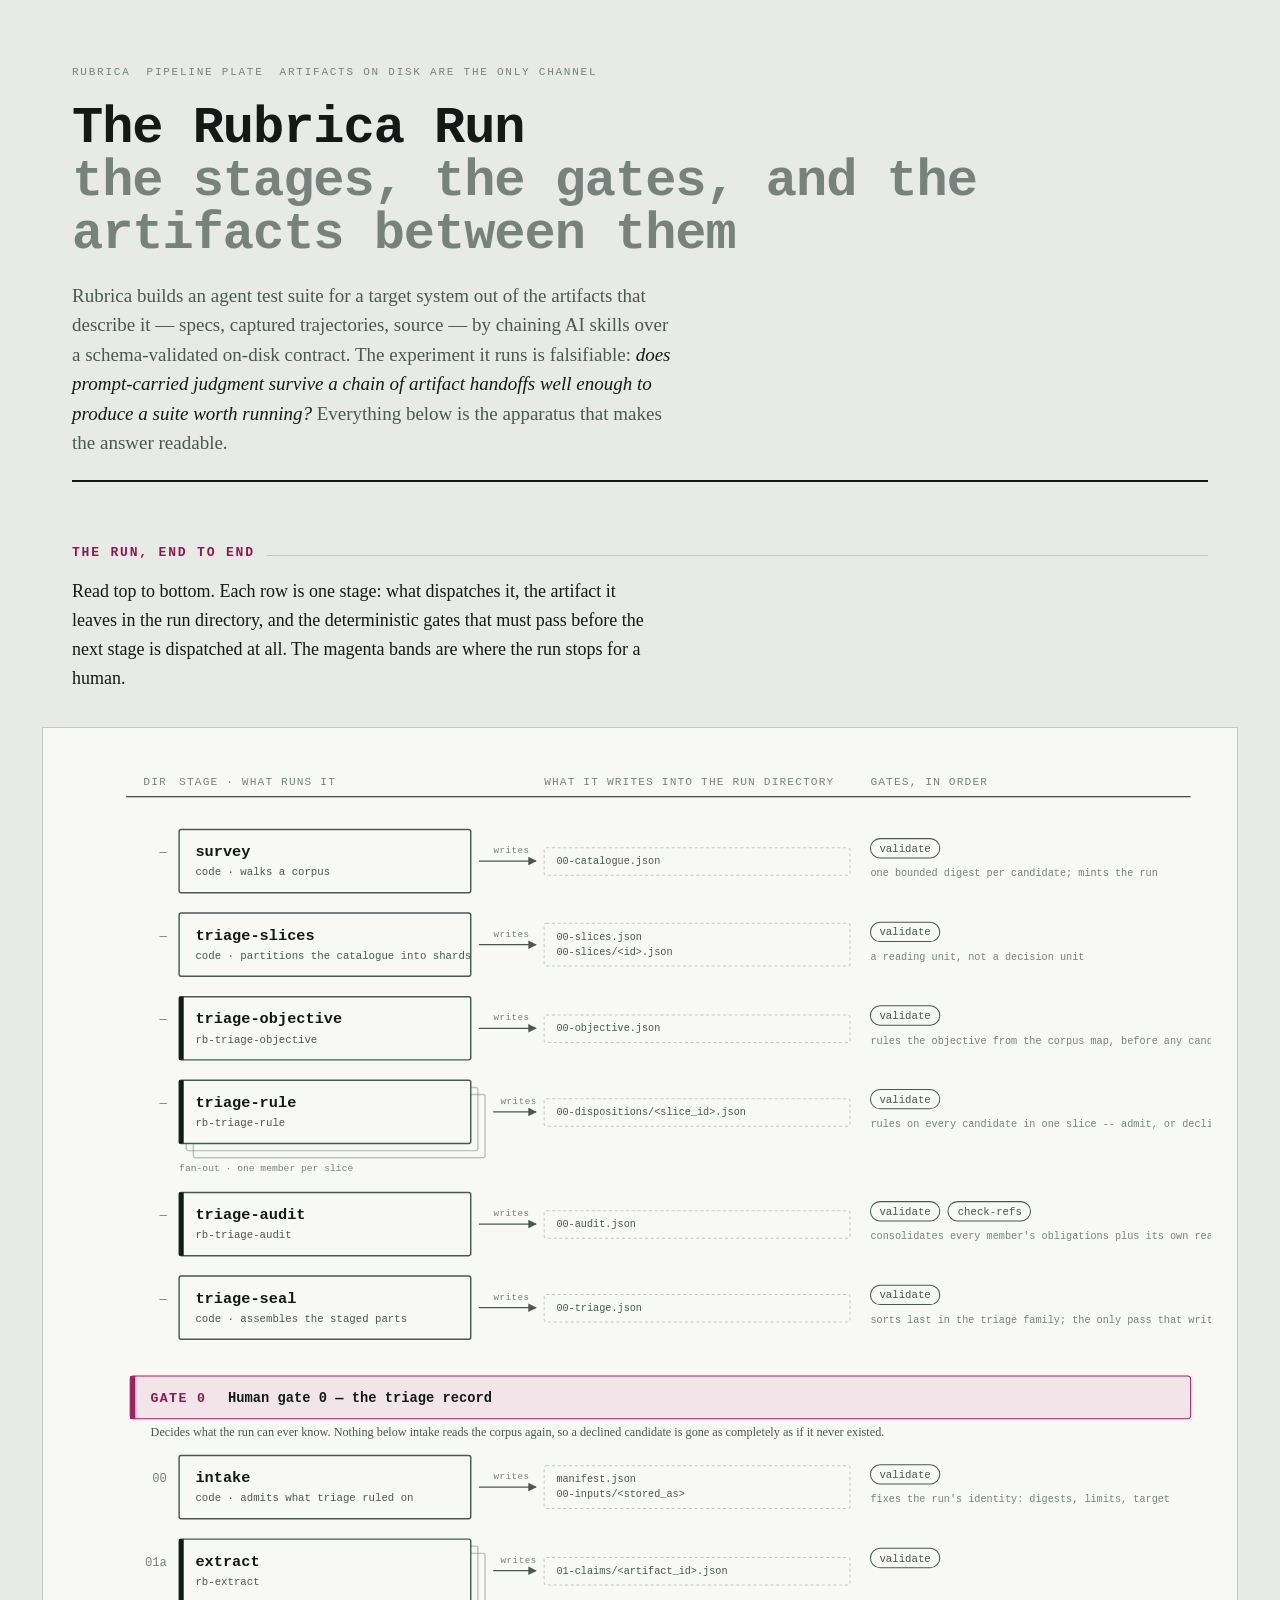
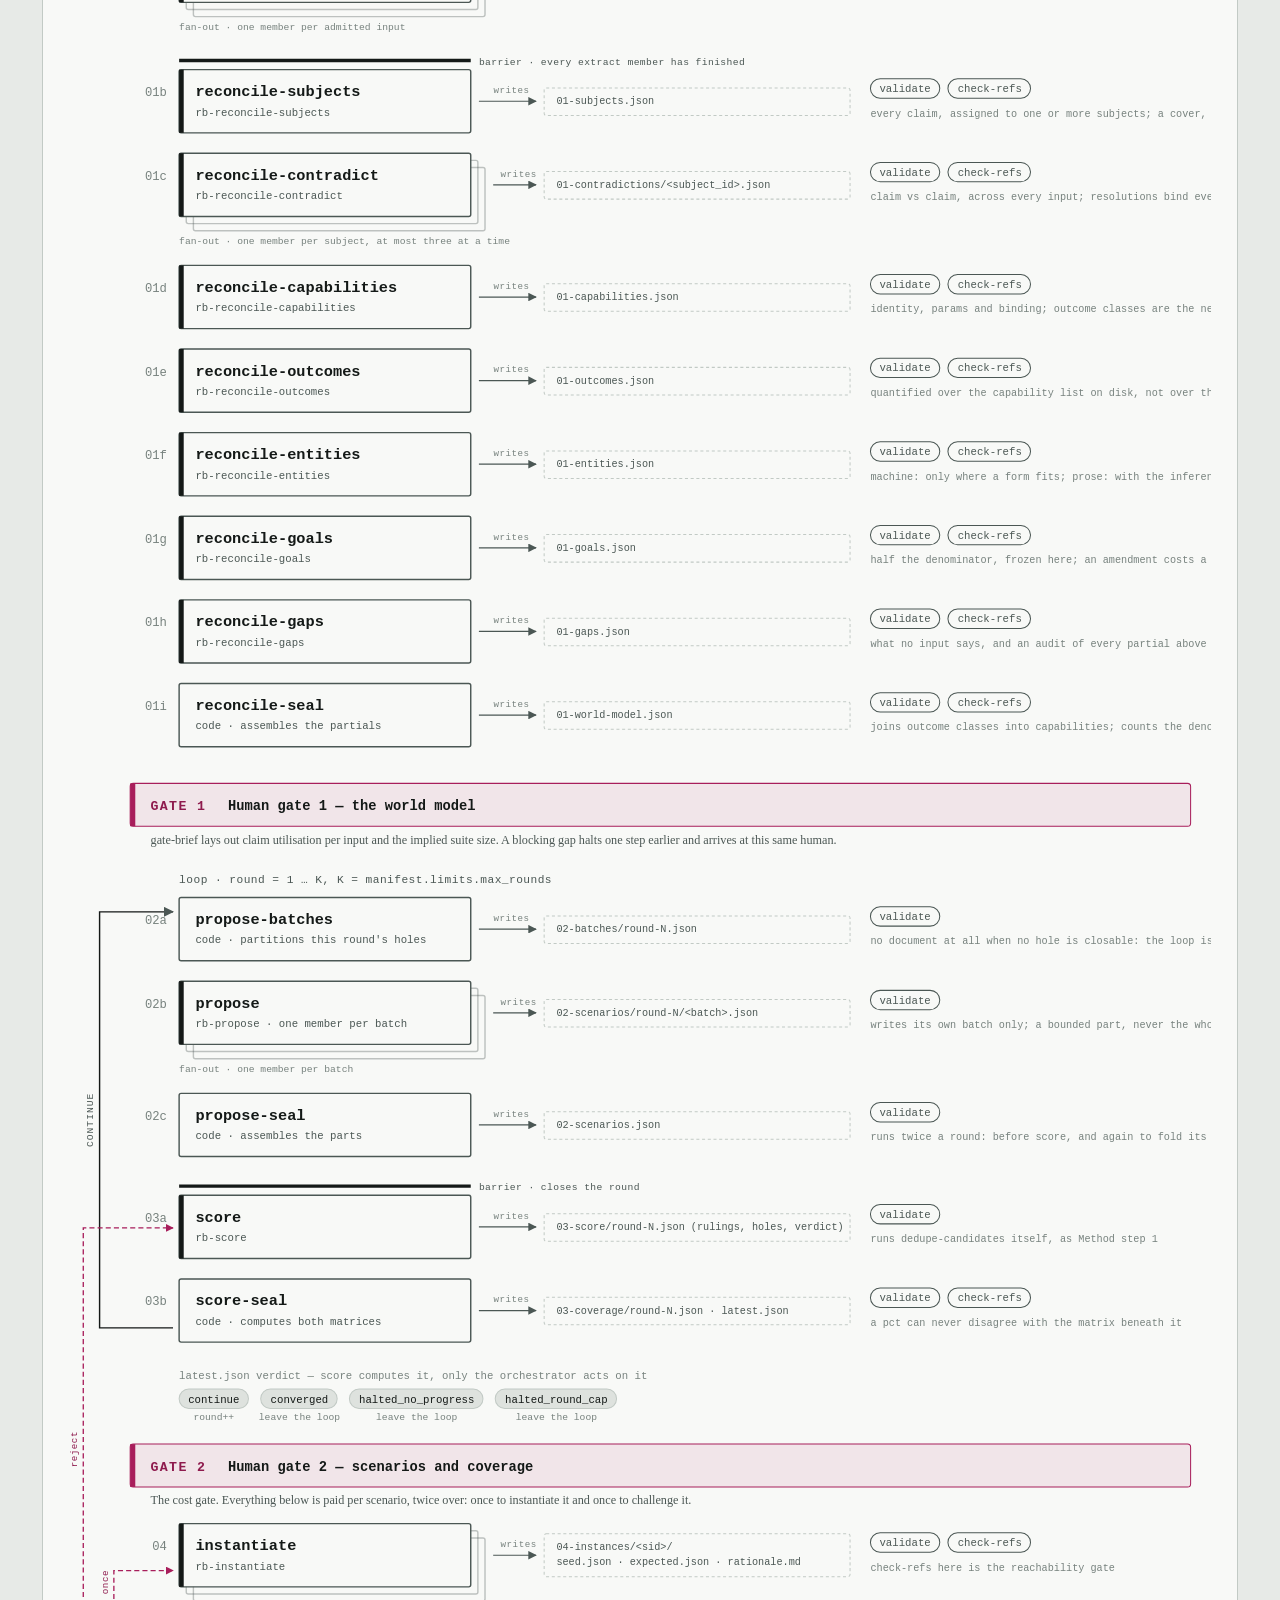
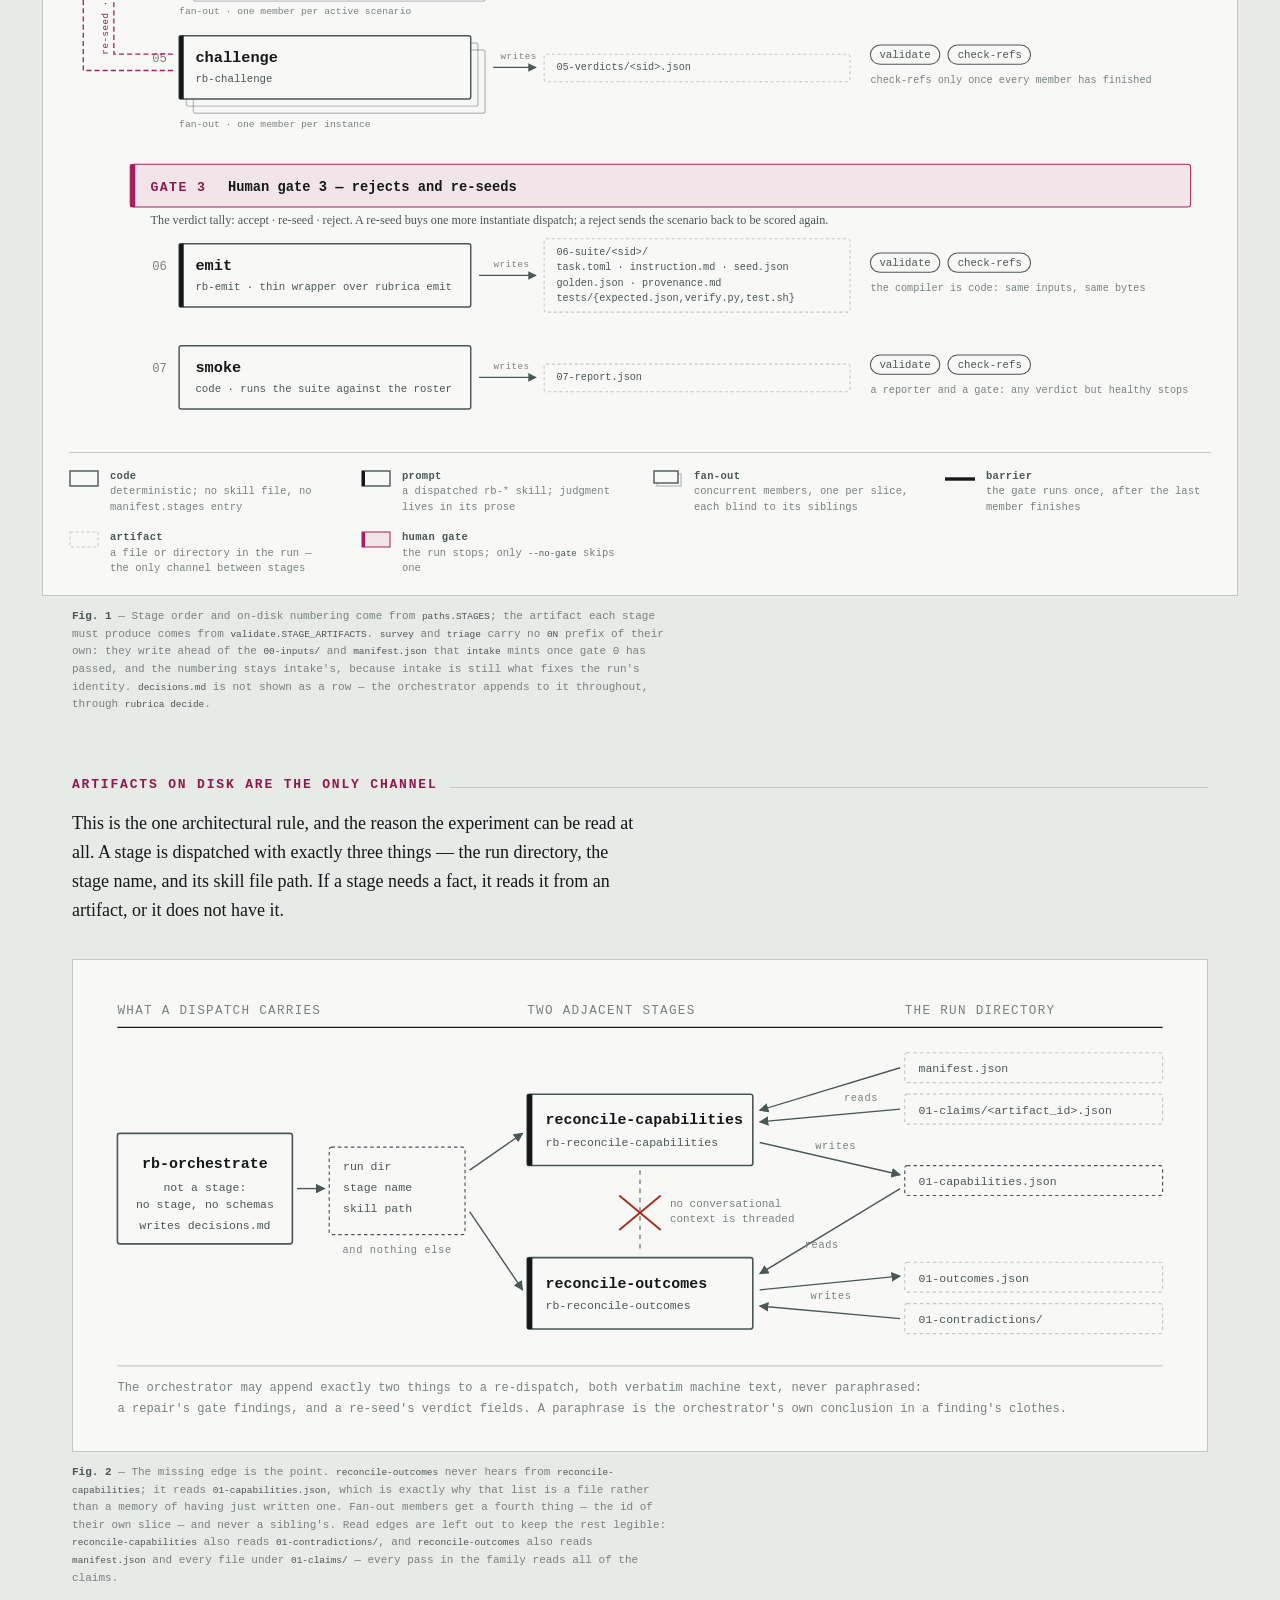
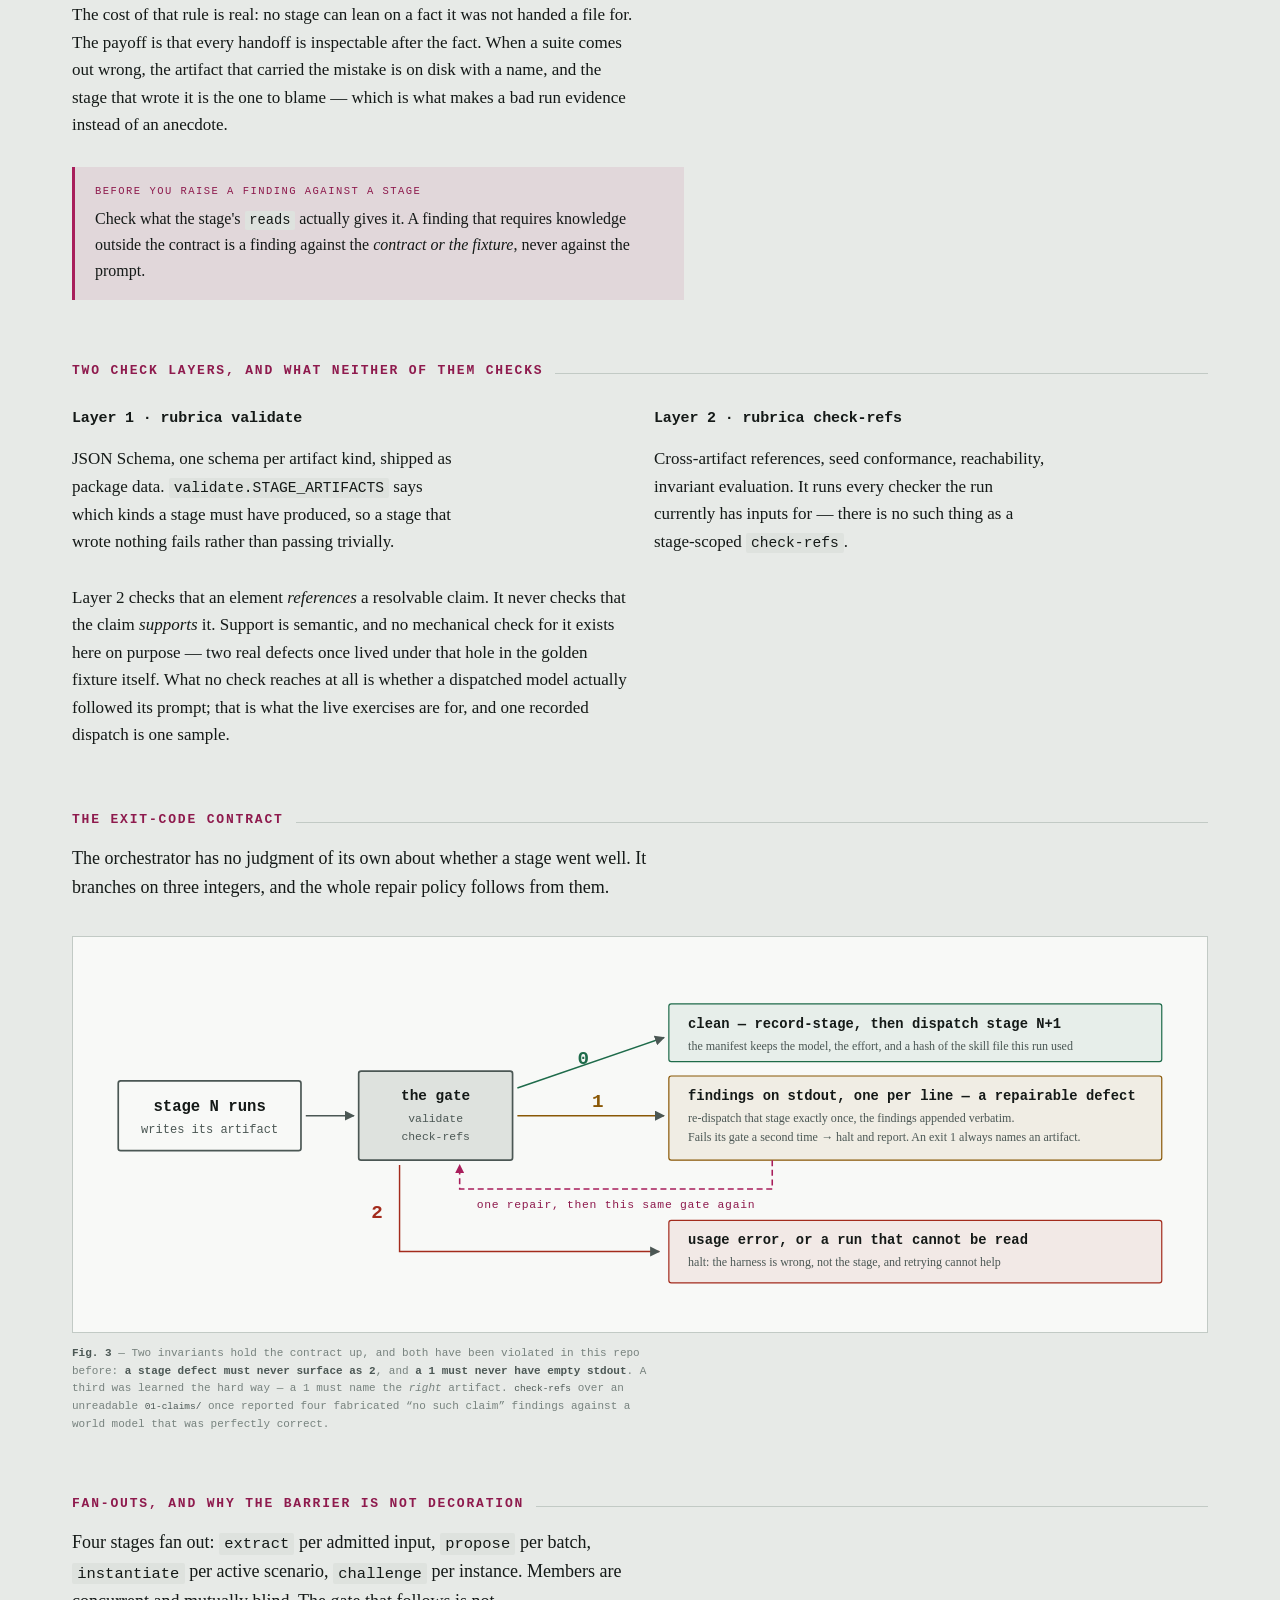
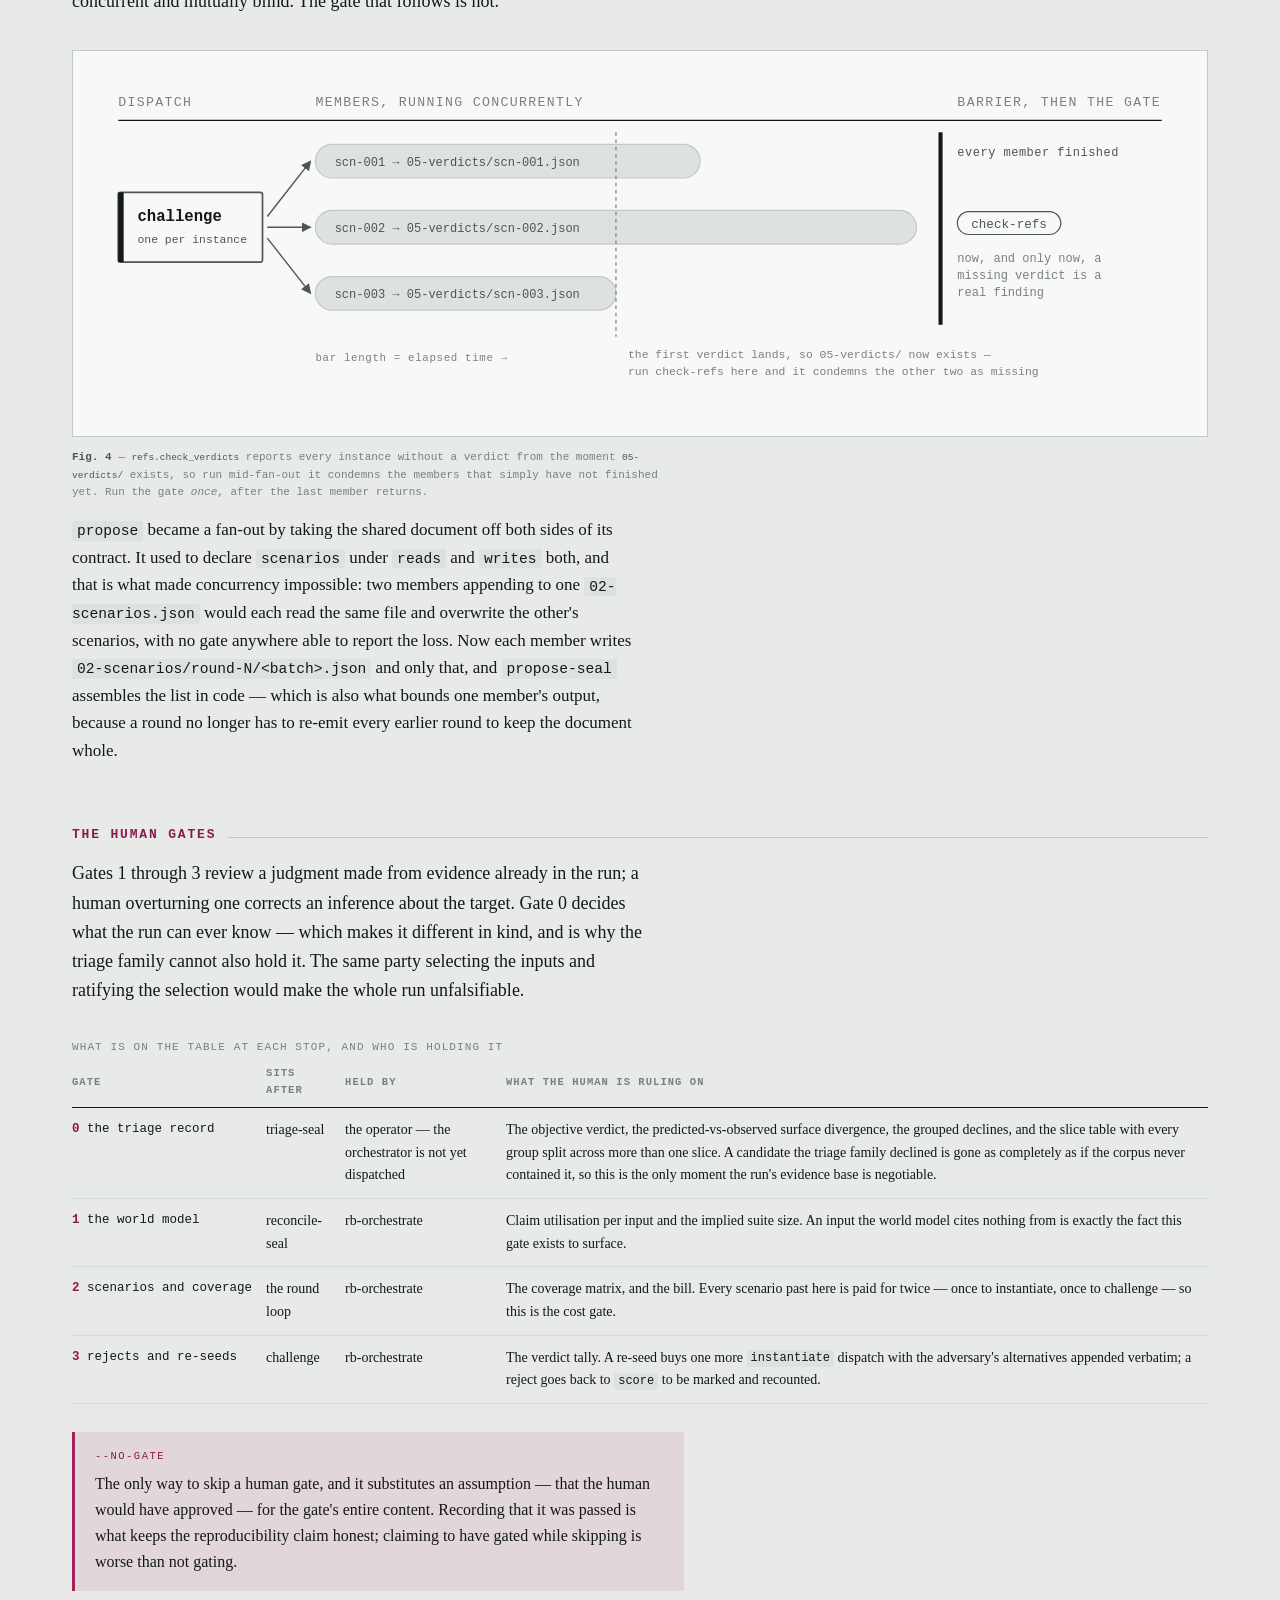
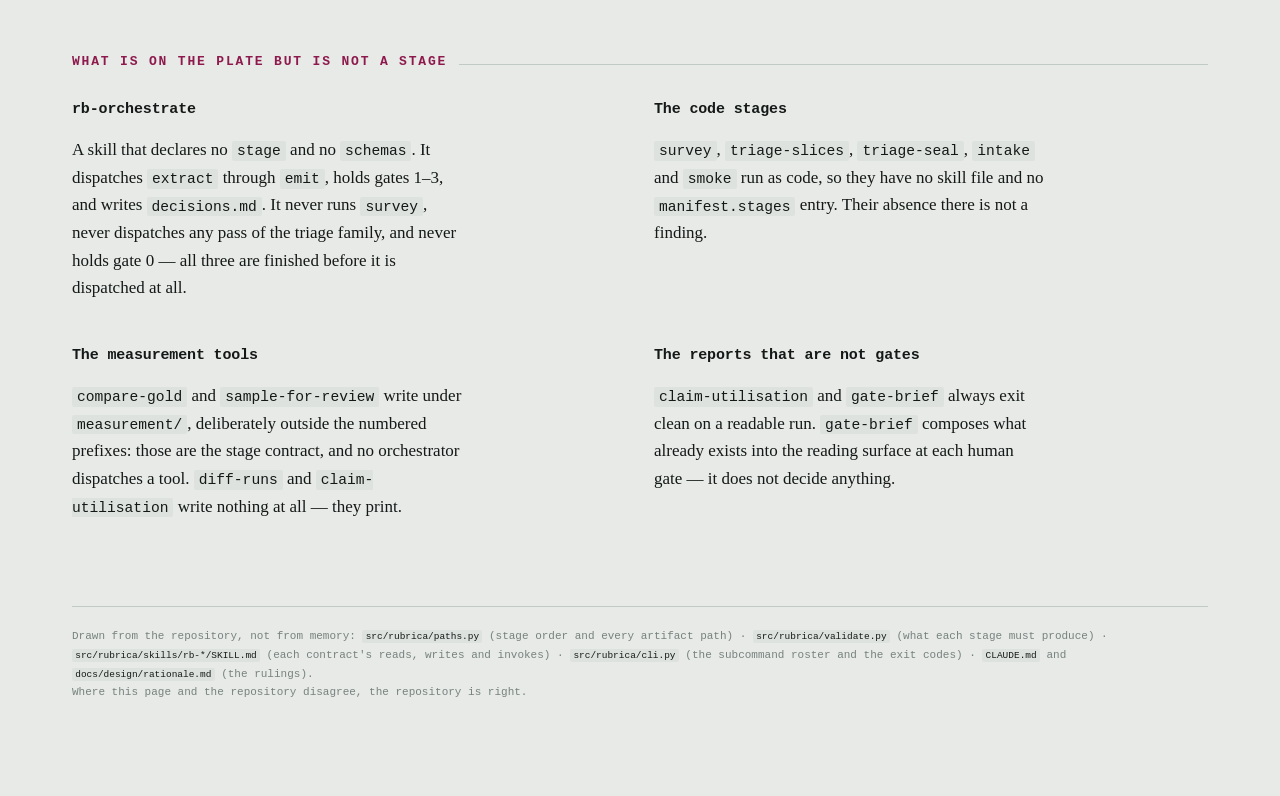
==== commit bce57a21: "feat: Cut the pipeline over to the five-stage propose/score loop One commit because paths.STAGES is " ====
--- a/docs/concepts/pipeline-diagram.html
+++ b/docs/concepts/pipeline-diagram.html
@@ -238,7 +238,7 @@
   dispatched at all. The magenta bands are where the run stops for a human.</p>
 
   <figure>
-    <div class="plate wide"><svg viewBox="0 0 1120 2552" class="dia hero" role="img" aria-label="Every stage of a Rubrica run in order, each with what it runs as, the artifact it writes into the run directory, and the deterministic gates that follow it. The human gates sit as full-width bands after triage, the seal, score and challenge.">
+    <div class="plate wide"><svg viewBox="0 0 1120 2826" class="dia hero" role="img" aria-label="Every stage of a Rubrica run in order, each with what it runs as, the artifact it writes into the run directory, and the deterministic gates that follow it. The human gates sit as full-width bands after triage, the seal, score and challenge.">
 <defs><marker id="ar" viewBox="0 0 10 10" refX="9" refY="5" markerWidth="7" markerHeight="7" orient="auto-start-reverse"><path d="M0 0 L10 5 L0 10 z" class="ar"/></marker><marker id="ar-s" viewBox="0 0 10 10" refX="9" refY="5" markerWidth="6" markerHeight="6" orient="auto-start-reverse"><path d="M0 0 L10 5 L0 10 z" class="ar-s"/></marker></defs>
 <text x="96" y="30" class="hd" text-anchor="end" font-size="11">dir</text>
 <text x="108" y="30" class="hd" text-anchor="start" font-size="11">stage · what runs it</text>
@@ -448,114 +448,146 @@
 <text x="156" y="1624" class="band-t" text-anchor="start" font-size="13.5">Human gate 1 — the world model</text>
 <text x="80" y="1657" class="band-s" text-anchor="start" font-size="12">gate-brief lays out claim utilisation per input and the implied suite size. A blocking gap halts one step earlier and arrives at this same human.</text>
 <text x="108" y="1696" class="loop-note" text-anchor="start" font-size="11">loop · round = 1 … K,  K = manifest.limits.max_rounds</text>
-<text x="96" y="1736" class="dir" text-anchor="end" font-size="12">02</text>
-<rect x="108" y="1710" width="286" height="62" rx="2" class="box-prompt"/>
-<rect x="108" y="1710" width="4.5" height="62" class="prompt-edge"/>
-<text x="124" y="1736" class="st-name" text-anchor="start" font-size="15">propose</text>
-<text x="124" y="1755" class="st-runs" text-anchor="start" font-size="10.5">rb-propose · one dispatch per round</text>
+<text x="96" y="1736" class="dir" text-anchor="end" font-size="12">02a</text>
+<rect x="108" y="1710" width="286" height="62" rx="2" class="box-code"/>
+<text x="124" y="1736" class="st-name" text-anchor="start" font-size="15">propose-batches</text>
+<text x="124" y="1755" class="st-runs" text-anchor="start" font-size="10.5">code · partitions this round&#x27;s holes</text>
 <line x1="402" y1="1741" x2="458" y2="1741" class="edge" marker-end="url(#ar)"/>
 <text x="434" y="1733" class="edge-t" text-anchor="middle" font-size="9">writes</text>
 <rect x="466" y="1728" width="300" height="27" rx="2" class="artifact"/>
-<text x="478" y="1744" class="art-t" text-anchor="start" font-size="10">02-scenarios.json</text>
+<text x="478" y="1744" class="art-t" text-anchor="start" font-size="10">02-batches/round-N.json</text>
 <rect x="786" y="1719" width="68" height="19" rx="9.5" class="g-pill"/><text x="820" y="1732" class="g-pill-t" text-anchor="middle" font-size="10.5">validate</text>
-<text x="786" y="1756" class="g-note" text-anchor="start" font-size="10">append-only, so it can never be a fan-out</text>
-<line x1="108" y1="1801" x2="394" y2="1801" class="barrier"/>
-<text x="402" y="1805" class="barrier-t" text-anchor="start" font-size="9.5">barrier · closes the round</text>
-<text x="96" y="1836" class="dir" text-anchor="end" font-size="12">03</text>
-<rect x="108" y="1810" width="286" height="62" rx="2" class="box-prompt"/>
-<rect x="108" y="1810" width="4.5" height="62" class="prompt-edge"/>
-<text x="124" y="1836" class="st-name" text-anchor="start" font-size="15">score</text>
-<text x="124" y="1855" class="st-runs" text-anchor="start" font-size="10.5">rb-score</text>
-<line x1="402" y1="1841" x2="458" y2="1841" class="edge" marker-end="url(#ar)"/>
-<text x="434" y="1833" class="edge-t" text-anchor="middle" font-size="9">writes</text>
-<rect x="466" y="1820" width="300" height="42" rx="2" class="artifact"/>
-<text x="478" y="1836" class="art-t" text-anchor="start" font-size="10">03-coverage/round-N.json · latest.json</text>
-<text x="478" y="1851" class="art-t" text-anchor="start" font-size="10">02-scenarios.json  (folds, rejects)</text>
-<rect x="786" y="1819" width="68" height="19" rx="9.5" class="g-pill"/><text x="820" y="1832" class="g-pill-t" text-anchor="middle" font-size="10.5">validate</text>
-<rect x="862" y="1819" width="81" height="19" rx="9.5" class="g-pill"/><text x="903" y="1832" class="g-pill-t" text-anchor="middle" font-size="10.5">check-refs</text>
-<text x="786" y="1856" class="g-note" text-anchor="start" font-size="10">runs dedupe-candidates itself, as Method step 1</text>
-<text x="108" y="1908" class="vd-lab" text-anchor="start" font-size="10.5">latest.json verdict — score computes it, only the orchestrator acts on it</text>
-<rect x="108" y="1918" width="68" height="19" rx="9.5" class="vd-pill"/><text x="142" y="1932" class="vd-pill-t" text-anchor="middle" font-size="10.5">continue</text>
-<text x="142" y="1948" class="vd-eff" text-anchor="middle" font-size="9.5">round++</text>
-<rect x="188" y="1918" width="75" height="19" rx="9.5" class="vd-pill"/><text x="226" y="1932" class="vd-pill-t" text-anchor="middle" font-size="10.5">converged</text>
-<text x="226" y="1948" class="vd-eff" text-anchor="middle" font-size="9.5">leave the loop</text>
-<rect x="275" y="1918" width="131" height="19" rx="9.5" class="vd-pill"/><text x="341" y="1932" class="vd-pill-t" text-anchor="middle" font-size="10.5">halted_no_progress</text>
-<text x="341" y="1948" class="vd-eff" text-anchor="middle" font-size="9.5">leave the loop</text>
-<rect x="418" y="1918" width="119" height="19" rx="9.5" class="vd-pill"/><text x="478" y="1932" class="vd-pill-t" text-anchor="middle" font-size="10.5">halted_round_cap</text>
-<text x="478" y="1948" class="vd-eff" text-anchor="middle" font-size="9.5">leave the loop</text>
-<rect x="60" y="1972" width="1040" height="42" rx="3" class="band"/>
-<rect x="60" y="1972" width="5" height="42" class="band-edge"/>
-<text x="80" y="1998" class="band-n" text-anchor="start" font-size="13">GATE 2</text>
-<text x="156" y="1998" class="band-t" text-anchor="start" font-size="13.5">Human gate 2 — scenarios and coverage</text>
-<text x="80" y="2031" class="band-s" text-anchor="start" font-size="12">The cost gate. Everything below is paid per scenario, twice over: once to instantiate it and once to challenge it.</text>
-<text x="96" y="2076" class="dir" text-anchor="end" font-size="12">04</text>
-<rect x="122" y="2064" width="286" height="62" rx="2" class="box-prompt ghost"/>
-<rect x="115" y="2057" width="286" height="62" rx="2" class="box-prompt ghost"/>
-<rect x="108" y="2050" width="286" height="62" rx="2" class="box-prompt"/>
-<rect x="108" y="2050" width="4.5" height="62" class="prompt-edge"/>
-<text x="124" y="2076" class="st-name" text-anchor="start" font-size="15">instantiate</text>
-<text x="124" y="2095" class="st-runs" text-anchor="start" font-size="10.5">rb-instantiate</text>
-<text x="108" y="2139" class="fan-t" text-anchor="start" font-size="9.5">fan-out · one member per active scenario</text>
-<line x1="416" y1="2081" x2="458" y2="2081" class="edge" marker-end="url(#ar)"/>
-<text x="441" y="2073" class="edge-t" text-anchor="middle" font-size="9">writes</text>
-<rect x="466" y="2060" width="300" height="42" rx="2" class="artifact"/>
-<text x="478" y="2076" class="art-t" text-anchor="start" font-size="10">04-instances/&lt;sid&gt;/</text>
-<text x="478" y="2091" class="art-t" text-anchor="start" font-size="10">seed.json · expected.json · rationale.md</text>
-<rect x="786" y="2059" width="68" height="19" rx="9.5" class="g-pill"/><text x="820" y="2072" class="g-pill-t" text-anchor="middle" font-size="10.5">validate</text>
-<rect x="862" y="2059" width="81" height="19" rx="9.5" class="g-pill"/><text x="903" y="2072" class="g-pill-t" text-anchor="middle" font-size="10.5">check-refs</text>
-<text x="786" y="2096" class="g-note" text-anchor="start" font-size="10">check-refs here is the reachability gate</text>
-<text x="96" y="2186" class="dir" text-anchor="end" font-size="12">05</text>
-<rect x="122" y="2174" width="286" height="62" rx="2" class="box-prompt ghost"/>
-<rect x="115" y="2167" width="286" height="62" rx="2" class="box-prompt ghost"/>
-<rect x="108" y="2160" width="286" height="62" rx="2" class="box-prompt"/>
-<rect x="108" y="2160" width="4.5" height="62" class="prompt-edge"/>
-<text x="124" y="2186" class="st-name" text-anchor="start" font-size="15">challenge</text>
-<text x="124" y="2205" class="st-runs" text-anchor="start" font-size="10.5">rb-challenge</text>
-<text x="108" y="2249" class="fan-t" text-anchor="start" font-size="9.5">fan-out · one member per instance</text>
-<line x1="416" y1="2191" x2="458" y2="2191" class="edge" marker-end="url(#ar)"/>
-<text x="441" y="2183" class="edge-t" text-anchor="middle" font-size="9">writes</text>
-<rect x="466" y="2178" width="300" height="27" rx="2" class="artifact"/>
-<text x="478" y="2194" class="art-t" text-anchor="start" font-size="10">05-verdicts/&lt;sid&gt;.json</text>
-<rect x="786" y="2169" width="68" height="19" rx="9.5" class="g-pill"/><text x="820" y="2182" class="g-pill-t" text-anchor="middle" font-size="10.5">validate</text>
-<rect x="862" y="2169" width="81" height="19" rx="9.5" class="g-pill"/><text x="903" y="2182" class="g-pill-t" text-anchor="middle" font-size="10.5">check-refs</text>
-<text x="786" y="2206" class="g-note" text-anchor="start" font-size="10">check-refs only once every member has finished</text>
-<rect x="60" y="2286" width="1040" height="42" rx="3" class="band"/>
-<rect x="60" y="2286" width="5" height="42" class="band-edge"/>
-<text x="80" y="2312" class="band-n" text-anchor="start" font-size="13">GATE 3</text>
-<text x="156" y="2312" class="band-t" text-anchor="start" font-size="13.5">Human gate 3 — rejects and re-seeds</text>
-<text x="80" y="2345" class="band-s" text-anchor="start" font-size="12">The verdict tally: accept · re-seed · reject. A re-seed buys one more instantiate dispatch; a reject sends the scenario back to be scored again.</text>
-<text x="96" y="2390" class="dir" text-anchor="end" font-size="12">06</text>
-<rect x="108" y="2364" width="286" height="62" rx="2" class="box-prompt"/>
-<rect x="108" y="2364" width="4.5" height="62" class="prompt-edge"/>
-<text x="124" y="2390" class="st-name" text-anchor="start" font-size="15">emit</text>
-<text x="124" y="2409" class="st-runs" text-anchor="start" font-size="10.5">rb-emit · thin wrapper over rubrica emit</text>
-<line x1="402" y1="2395" x2="458" y2="2395" class="edge" marker-end="url(#ar)"/>
-<text x="434" y="2387" class="edge-t" text-anchor="middle" font-size="9">writes</text>
-<rect x="466" y="2359" width="300" height="72" rx="2" class="artifact"/>
-<text x="478" y="2375" class="art-t" text-anchor="start" font-size="10">06-suite/&lt;sid&gt;/</text>
-<text x="478" y="2390" class="art-t" text-anchor="start" font-size="10">task.toml · instruction.md · seed.json</text>
-<text x="478" y="2405" class="art-t" text-anchor="start" font-size="10">golden.json · provenance.md</text>
-<text x="478" y="2420" class="art-t" text-anchor="start" font-size="10">tests/{expected.json,verify.py,test.sh}</text>
-<rect x="786" y="2373" width="68" height="19" rx="9.5" class="g-pill"/><text x="820" y="2386" class="g-pill-t" text-anchor="middle" font-size="10.5">validate</text>
-<rect x="862" y="2373" width="81" height="19" rx="9.5" class="g-pill"/><text x="903" y="2386" class="g-pill-t" text-anchor="middle" font-size="10.5">check-refs</text>
-<text x="786" y="2410" class="g-note" text-anchor="start" font-size="10">the compiler is code: same inputs, same bytes</text>
-<text x="96" y="2490" class="dir" text-anchor="end" font-size="12">07</text>
-<rect x="108" y="2464" width="286" height="62" rx="2" class="box-code"/>
-<text x="124" y="2490" class="st-name" text-anchor="start" font-size="15">smoke</text>
-<text x="124" y="2509" class="st-runs" text-anchor="start" font-size="10.5">code · runs the suite against the roster</text>
-<line x1="402" y1="2495" x2="458" y2="2495" class="edge" marker-end="url(#ar)"/>
-<text x="434" y="2487" class="edge-t" text-anchor="middle" font-size="9">writes</text>
-<rect x="466" y="2482" width="300" height="27" rx="2" class="artifact"/>
-<text x="478" y="2498" class="art-t" text-anchor="start" font-size="10">07-report.json</text>
-<rect x="786" y="2473" width="68" height="19" rx="9.5" class="g-pill"/><text x="820" y="2486" class="g-pill-t" text-anchor="middle" font-size="10.5">validate</text>
-<rect x="862" y="2473" width="81" height="19" rx="9.5" class="g-pill"/><text x="903" y="2486" class="g-pill-t" text-anchor="middle" font-size="10.5">check-refs</text>
-<text x="786" y="2510" class="g-note" text-anchor="start" font-size="10">a reporter and a gate: any verdict but healthy stops</text>
-<path d="M102 1858 H30 V1724 H102" class="edge loop" marker-end="url(#ar)"/>
-<text x="24" y="1791" class="loop-t" text-anchor="middle" font-size="9.5" transform="rotate(-90 24 1791)">continue</text>
-<path d="M102 2178 H44 V2096 H102" class="edge back" marker-end="url(#ar-s)"/>
-<text x="38" y="2137" class="back-t" text-anchor="middle" font-size="9" transform="rotate(-90 38 2137)">re-seed · once</text>
-<path d="M102 2194 H14 V1842 H102" class="edge back" marker-end="url(#ar-s)"/>
-<text x="8" y="2018" class="back-t" text-anchor="middle" font-size="9" transform="rotate(-90 8 2018)">reject</text>
+<text x="786" y="1756" class="g-note" text-anchor="start" font-size="10">no document at all when no hole is closable: the loop is over</text>
+<text x="96" y="1818" class="dir" text-anchor="end" font-size="12">02b</text>
+<rect x="122" y="1806" width="286" height="62" rx="2" class="box-prompt ghost"/>
+<rect x="115" y="1799" width="286" height="62" rx="2" class="box-prompt ghost"/>
+<rect x="108" y="1792" width="286" height="62" rx="2" class="box-prompt"/>
+<rect x="108" y="1792" width="4.5" height="62" class="prompt-edge"/>
+<text x="124" y="1818" class="st-name" text-anchor="start" font-size="15">propose</text>
+<text x="124" y="1837" class="st-runs" text-anchor="start" font-size="10.5">rb-propose · one member per batch</text>
+<text x="108" y="1881" class="fan-t" text-anchor="start" font-size="9.5">fan-out · one member per batch</text>
+<line x1="416" y1="1823" x2="458" y2="1823" class="edge" marker-end="url(#ar)"/>
+<text x="441" y="1815" class="edge-t" text-anchor="middle" font-size="9">writes</text>
+<rect x="466" y="1810" width="300" height="27" rx="2" class="artifact"/>
+<text x="478" y="1826" class="art-t" text-anchor="start" font-size="10">02-scenarios/round-N/&lt;batch&gt;.json</text>
+<rect x="786" y="1801" width="68" height="19" rx="9.5" class="g-pill"/><text x="820" y="1814" class="g-pill-t" text-anchor="middle" font-size="10.5">validate</text>
+<text x="786" y="1838" class="g-note" text-anchor="start" font-size="10">writes its own batch only; a bounded part, never the whole list</text>
+<text x="96" y="1928" class="dir" text-anchor="end" font-size="12">02c</text>
+<rect x="108" y="1902" width="286" height="62" rx="2" class="box-code"/>
+<text x="124" y="1928" class="st-name" text-anchor="start" font-size="15">propose-seal</text>
+<text x="124" y="1947" class="st-runs" text-anchor="start" font-size="10.5">code · assembles the parts</text>
+<line x1="402" y1="1933" x2="458" y2="1933" class="edge" marker-end="url(#ar)"/>
+<text x="434" y="1925" class="edge-t" text-anchor="middle" font-size="9">writes</text>
+<rect x="466" y="1920" width="300" height="27" rx="2" class="artifact"/>
+<text x="478" y="1936" class="art-t" text-anchor="start" font-size="10">02-scenarios.json</text>
+<rect x="786" y="1911" width="68" height="19" rx="9.5" class="g-pill"/><text x="820" y="1924" class="g-pill-t" text-anchor="middle" font-size="10.5">validate</text>
+<text x="786" y="1948" class="g-note" text-anchor="start" font-size="10">runs twice a round: before score, and again to fold its rulings</text>
+<line x1="108" y1="1993" x2="394" y2="1993" class="barrier"/>
+<text x="402" y="1997" class="barrier-t" text-anchor="start" font-size="9.5">barrier · closes the round</text>
+<text x="96" y="2028" class="dir" text-anchor="end" font-size="12">03a</text>
+<rect x="108" y="2002" width="286" height="62" rx="2" class="box-prompt"/>
+<rect x="108" y="2002" width="4.5" height="62" class="prompt-edge"/>
+<text x="124" y="2028" class="st-name" text-anchor="start" font-size="15">score</text>
+<text x="124" y="2047" class="st-runs" text-anchor="start" font-size="10.5">rb-score</text>
+<line x1="402" y1="2033" x2="458" y2="2033" class="edge" marker-end="url(#ar)"/>
+<text x="434" y="2025" class="edge-t" text-anchor="middle" font-size="9">writes</text>
+<rect x="466" y="2020" width="300" height="27" rx="2" class="artifact"/>
+<text x="478" y="2036" class="art-t" text-anchor="start" font-size="10">03-score/round-N.json  (rulings, holes, verdict)</text>
+<rect x="786" y="2011" width="68" height="19" rx="9.5" class="g-pill"/><text x="820" y="2024" class="g-pill-t" text-anchor="middle" font-size="10.5">validate</text>
+<text x="786" y="2048" class="g-note" text-anchor="start" font-size="10">runs dedupe-candidates itself, as Method step 1</text>
+<text x="96" y="2110" class="dir" text-anchor="end" font-size="12">03b</text>
+<rect x="108" y="2084" width="286" height="62" rx="2" class="box-code"/>
+<text x="124" y="2110" class="st-name" text-anchor="start" font-size="15">score-seal</text>
+<text x="124" y="2129" class="st-runs" text-anchor="start" font-size="10.5">code · computes both matrices</text>
+<line x1="402" y1="2115" x2="458" y2="2115" class="edge" marker-end="url(#ar)"/>
+<text x="434" y="2107" class="edge-t" text-anchor="middle" font-size="9">writes</text>
+<rect x="466" y="2102" width="300" height="27" rx="2" class="artifact"/>
+<text x="478" y="2118" class="art-t" text-anchor="start" font-size="10">03-coverage/round-N.json · latest.json</text>
+<rect x="786" y="2093" width="68" height="19" rx="9.5" class="g-pill"/><text x="820" y="2106" class="g-pill-t" text-anchor="middle" font-size="10.5">validate</text>
+<rect x="862" y="2093" width="81" height="19" rx="9.5" class="g-pill"/><text x="903" y="2106" class="g-pill-t" text-anchor="middle" font-size="10.5">check-refs</text>
+<text x="786" y="2130" class="g-note" text-anchor="start" font-size="10">a pct can never disagree with the matrix beneath it</text>
+<text x="108" y="2182" class="vd-lab" text-anchor="start" font-size="10.5">latest.json verdict — score computes it, only the orchestrator acts on it</text>
+<rect x="108" y="2192" width="68" height="19" rx="9.5" class="vd-pill"/><text x="142" y="2206" class="vd-pill-t" text-anchor="middle" font-size="10.5">continue</text>
+<text x="142" y="2222" class="vd-eff" text-anchor="middle" font-size="9.5">round++</text>
+<rect x="188" y="2192" width="75" height="19" rx="9.5" class="vd-pill"/><text x="226" y="2206" class="vd-pill-t" text-anchor="middle" font-size="10.5">converged</text>
+<text x="226" y="2222" class="vd-eff" text-anchor="middle" font-size="9.5">leave the loop</text>
+<rect x="275" y="2192" width="131" height="19" rx="9.5" class="vd-pill"/><text x="341" y="2206" class="vd-pill-t" text-anchor="middle" font-size="10.5">halted_no_progress</text>
+<text x="341" y="2222" class="vd-eff" text-anchor="middle" font-size="9.5">leave the loop</text>
+<rect x="418" y="2192" width="119" height="19" rx="9.5" class="vd-pill"/><text x="478" y="2206" class="vd-pill-t" text-anchor="middle" font-size="10.5">halted_round_cap</text>
+<text x="478" y="2222" class="vd-eff" text-anchor="middle" font-size="9.5">leave the loop</text>
+<rect x="60" y="2246" width="1040" height="42" rx="3" class="band"/>
+<rect x="60" y="2246" width="5" height="42" class="band-edge"/>
+<text x="80" y="2272" class="band-n" text-anchor="start" font-size="13">GATE 2</text>
+<text x="156" y="2272" class="band-t" text-anchor="start" font-size="13.5">Human gate 2 — scenarios and coverage</text>
+<text x="80" y="2305" class="band-s" text-anchor="start" font-size="12">The cost gate. Everything below is paid per scenario, twice over: once to instantiate it and once to challenge it.</text>
+<text x="96" y="2350" class="dir" text-anchor="end" font-size="12">04</text>
+<rect x="122" y="2338" width="286" height="62" rx="2" class="box-prompt ghost"/>
+<rect x="115" y="2331" width="286" height="62" rx="2" class="box-prompt ghost"/>
+<rect x="108" y="2324" width="286" height="62" rx="2" class="box-prompt"/>
+<rect x="108" y="2324" width="4.5" height="62" class="prompt-edge"/>
+<text x="124" y="2350" class="st-name" text-anchor="start" font-size="15">instantiate</text>
+<text x="124" y="2369" class="st-runs" text-anchor="start" font-size="10.5">rb-instantiate</text>
+<text x="108" y="2413" class="fan-t" text-anchor="start" font-size="9.5">fan-out · one member per active scenario</text>
+<line x1="416" y1="2355" x2="458" y2="2355" class="edge" marker-end="url(#ar)"/>
+<text x="441" y="2347" class="edge-t" text-anchor="middle" font-size="9">writes</text>
+<rect x="466" y="2334" width="300" height="42" rx="2" class="artifact"/>
+<text x="478" y="2350" class="art-t" text-anchor="start" font-size="10">04-instances/&lt;sid&gt;/</text>
+<text x="478" y="2365" class="art-t" text-anchor="start" font-size="10">seed.json · expected.json · rationale.md</text>
+<rect x="786" y="2333" width="68" height="19" rx="9.5" class="g-pill"/><text x="820" y="2346" class="g-pill-t" text-anchor="middle" font-size="10.5">validate</text>
+<rect x="862" y="2333" width="81" height="19" rx="9.5" class="g-pill"/><text x="903" y="2346" class="g-pill-t" text-anchor="middle" font-size="10.5">check-refs</text>
+<text x="786" y="2370" class="g-note" text-anchor="start" font-size="10">check-refs here is the reachability gate</text>
+<text x="96" y="2460" class="dir" text-anchor="end" font-size="12">05</text>
+<rect x="122" y="2448" width="286" height="62" rx="2" class="box-prompt ghost"/>
+<rect x="115" y="2441" width="286" height="62" rx="2" class="box-prompt ghost"/>
+<rect x="108" y="2434" width="286" height="62" rx="2" class="box-prompt"/>
+<rect x="108" y="2434" width="4.5" height="62" class="prompt-edge"/>
+<text x="124" y="2460" class="st-name" text-anchor="start" font-size="15">challenge</text>
+<text x="124" y="2479" class="st-runs" text-anchor="start" font-size="10.5">rb-challenge</text>
+<text x="108" y="2523" class="fan-t" text-anchor="start" font-size="9.5">fan-out · one member per instance</text>
+<line x1="416" y1="2465" x2="458" y2="2465" class="edge" marker-end="url(#ar)"/>
+<text x="441" y="2457" class="edge-t" text-anchor="middle" font-size="9">writes</text>
+<rect x="466" y="2452" width="300" height="27" rx="2" class="artifact"/>
+<text x="478" y="2468" class="art-t" text-anchor="start" font-size="10">05-verdicts/&lt;sid&gt;.json</text>
+<rect x="786" y="2443" width="68" height="19" rx="9.5" class="g-pill"/><text x="820" y="2456" class="g-pill-t" text-anchor="middle" font-size="10.5">validate</text>
+<rect x="862" y="2443" width="81" height="19" rx="9.5" class="g-pill"/><text x="903" y="2456" class="g-pill-t" text-anchor="middle" font-size="10.5">check-refs</text>
+<text x="786" y="2480" class="g-note" text-anchor="start" font-size="10">check-refs only once every member has finished</text>
+<rect x="60" y="2560" width="1040" height="42" rx="3" class="band"/>
+<rect x="60" y="2560" width="5" height="42" class="band-edge"/>
+<text x="80" y="2586" class="band-n" text-anchor="start" font-size="13">GATE 3</text>
+<text x="156" y="2586" class="band-t" text-anchor="start" font-size="13.5">Human gate 3 — rejects and re-seeds</text>
+<text x="80" y="2619" class="band-s" text-anchor="start" font-size="12">The verdict tally: accept · re-seed · reject. A re-seed buys one more instantiate dispatch; a reject sends the scenario back to be scored again.</text>
+<text x="96" y="2664" class="dir" text-anchor="end" font-size="12">06</text>
+<rect x="108" y="2638" width="286" height="62" rx="2" class="box-prompt"/>
+<rect x="108" y="2638" width="4.5" height="62" class="prompt-edge"/>
+<text x="124" y="2664" class="st-name" text-anchor="start" font-size="15">emit</text>
+<text x="124" y="2683" class="st-runs" text-anchor="start" font-size="10.5">rb-emit · thin wrapper over rubrica emit</text>
+<line x1="402" y1="2669" x2="458" y2="2669" class="edge" marker-end="url(#ar)"/>
+<text x="434" y="2661" class="edge-t" text-anchor="middle" font-size="9">writes</text>
+<rect x="466" y="2633" width="300" height="72" rx="2" class="artifact"/>
+<text x="478" y="2649" class="art-t" text-anchor="start" font-size="10">06-suite/&lt;sid&gt;/</text>
+<text x="478" y="2664" class="art-t" text-anchor="start" font-size="10">task.toml · instruction.md · seed.json</text>
+<text x="478" y="2679" class="art-t" text-anchor="start" font-size="10">golden.json · provenance.md</text>
+<text x="478" y="2694" class="art-t" text-anchor="start" font-size="10">tests/{expected.json,verify.py,test.sh}</text>
+<rect x="786" y="2647" width="68" height="19" rx="9.5" class="g-pill"/><text x="820" y="2660" class="g-pill-t" text-anchor="middle" font-size="10.5">validate</text>
+<rect x="862" y="2647" width="81" height="19" rx="9.5" class="g-pill"/><text x="903" y="2660" class="g-pill-t" text-anchor="middle" font-size="10.5">check-refs</text>
+<text x="786" y="2684" class="g-note" text-anchor="start" font-size="10">the compiler is code: same inputs, same bytes</text>
+<text x="96" y="2764" class="dir" text-anchor="end" font-size="12">07</text>
+<rect x="108" y="2738" width="286" height="62" rx="2" class="box-code"/>
+<text x="124" y="2764" class="st-name" text-anchor="start" font-size="15">smoke</text>
+<text x="124" y="2783" class="st-runs" text-anchor="start" font-size="10.5">code · runs the suite against the roster</text>
+<line x1="402" y1="2769" x2="458" y2="2769" class="edge" marker-end="url(#ar)"/>
+<text x="434" y="2761" class="edge-t" text-anchor="middle" font-size="9">writes</text>
+<rect x="466" y="2756" width="300" height="27" rx="2" class="artifact"/>
+<text x="478" y="2772" class="art-t" text-anchor="start" font-size="10">07-report.json</text>
+<rect x="786" y="2747" width="68" height="19" rx="9.5" class="g-pill"/><text x="820" y="2760" class="g-pill-t" text-anchor="middle" font-size="10.5">validate</text>
+<rect x="862" y="2747" width="81" height="19" rx="9.5" class="g-pill"/><text x="903" y="2760" class="g-pill-t" text-anchor="middle" font-size="10.5">check-refs</text>
+<text x="786" y="2784" class="g-note" text-anchor="start" font-size="10">a reporter and a gate: any verdict but healthy stops</text>
+<path d="M102 2132 H30 V1724 H102" class="edge loop" marker-end="url(#ar)"/>
+<text x="24" y="1928" class="loop-t" text-anchor="middle" font-size="9.5" transform="rotate(-90 24 1928)">continue</text>
+<path d="M102 2452 H44 V2370 H102" class="edge back" marker-end="url(#ar-s)"/>
+<text x="38" y="2411" class="back-t" text-anchor="middle" font-size="9" transform="rotate(-90 38 2411)">re-seed · once</text>
+<path d="M102 2468 H14 V2034 H102" class="edge back" marker-end="url(#ar-s)"/>
+<text x="8" y="2251" class="back-t" text-anchor="middle" font-size="9" transform="rotate(-90 8 2251)">reject</text>
 </svg>
     <div class="legend">
 <div><svg class="swatch" viewBox="0 0 30 17" aria-hidden="true"><rect x="1" y="1" width="28"
@@ -791,9 +823,10 @@
 
 <section>
   <h2>Fan-outs, and why the barrier is not decoration</h2>
-  <p class="lede">Three stages fan out: <code>extract</code> per admitted input,
-  <code>instantiate</code> per active scenario, <code>challenge</code> per instance. Members are
-  concurrent and mutually blind. The gate that follows is not.</p>
+  <p class="lede">Four stages fan out: <code>extract</code> per admitted input,
+  <code>propose</code> per batch, <code>instantiate</code> per active scenario,
+  <code>challenge</code> per instance. Members are concurrent and mutually blind. The gate that
+  follows is not.</p>
   <figure>
     <div class="plate">
 <svg viewBox="0 0 900 284" class="dia" role="img" aria-label="Timeline of the challenge fan-out:
@@ -845,11 +878,15 @@
     members that simply have not finished yet. Run the gate <em>once</em>, after the last member
     returns.</figcaption>
   </figure>
-  <p><code>propose</code> looks like a fan-out and is not. It declares <code>scenarios</code> under
-  both <code>reads</code> and <code>writes</code>, because <code>02-scenarios.json</code> is a
-  single append-only document: two members appending at once would each read the same file and
-  overwrite the other's scenarios, with no gate anywhere able to report the loss. One dispatch per
-  round, holding every hole that round targets.</p>
+  <p><code>propose</code> became a fan-out by taking the shared document off both sides of its
+  contract. It used to declare <code>scenarios</code> under <code>reads</code> and
+  <code>writes</code> both, and that is what made concurrency impossible: two members appending to
+  one <code>02-scenarios.json</code> would each read the same file and overwrite the other's
+  scenarios, with no gate anywhere able to report the loss. Now each member writes
+  <code>02-scenarios/round-N/&lt;batch&gt;.json</code> and only that, and
+  <code>propose-seal</code> assembles the list in code — which is also what bounds one member's
+  output, because a round no longer has to re-emit every earlier round to keep the document
+  whole.</p>
 </section>
 
 <section>
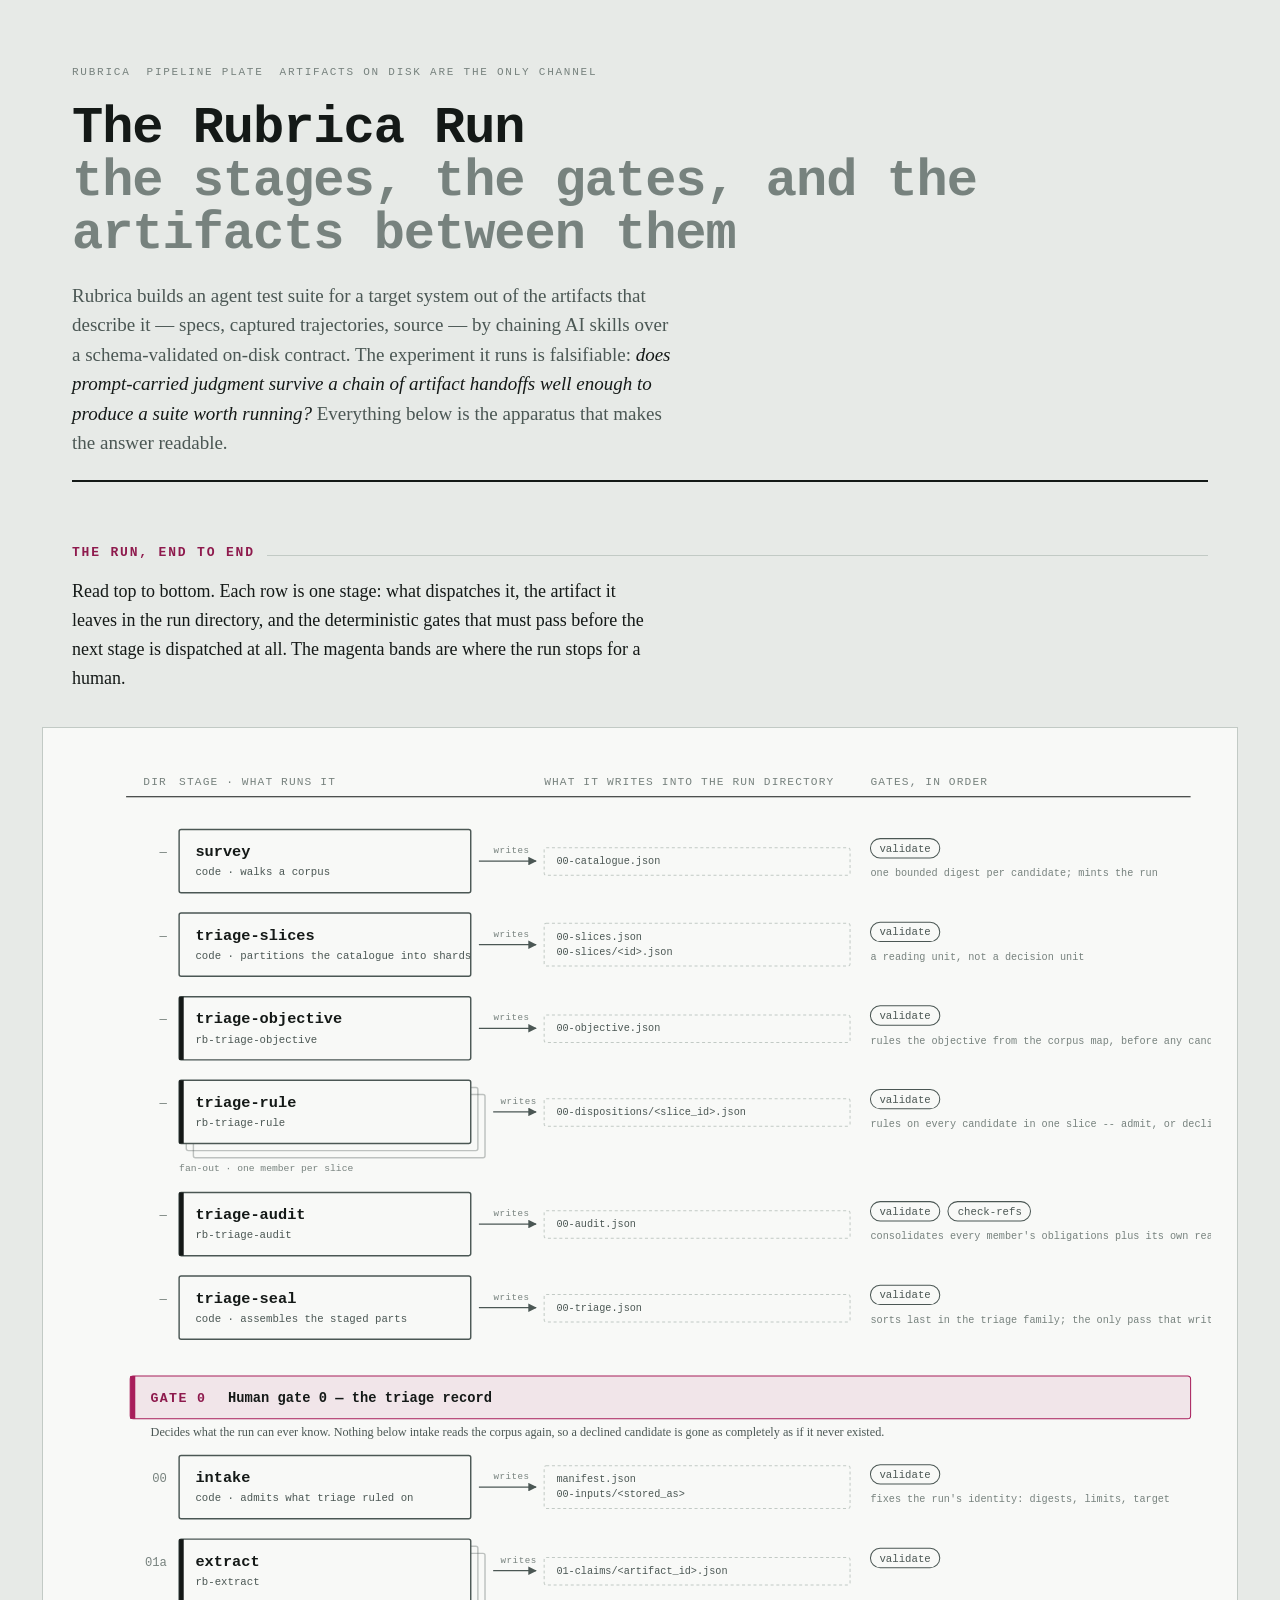
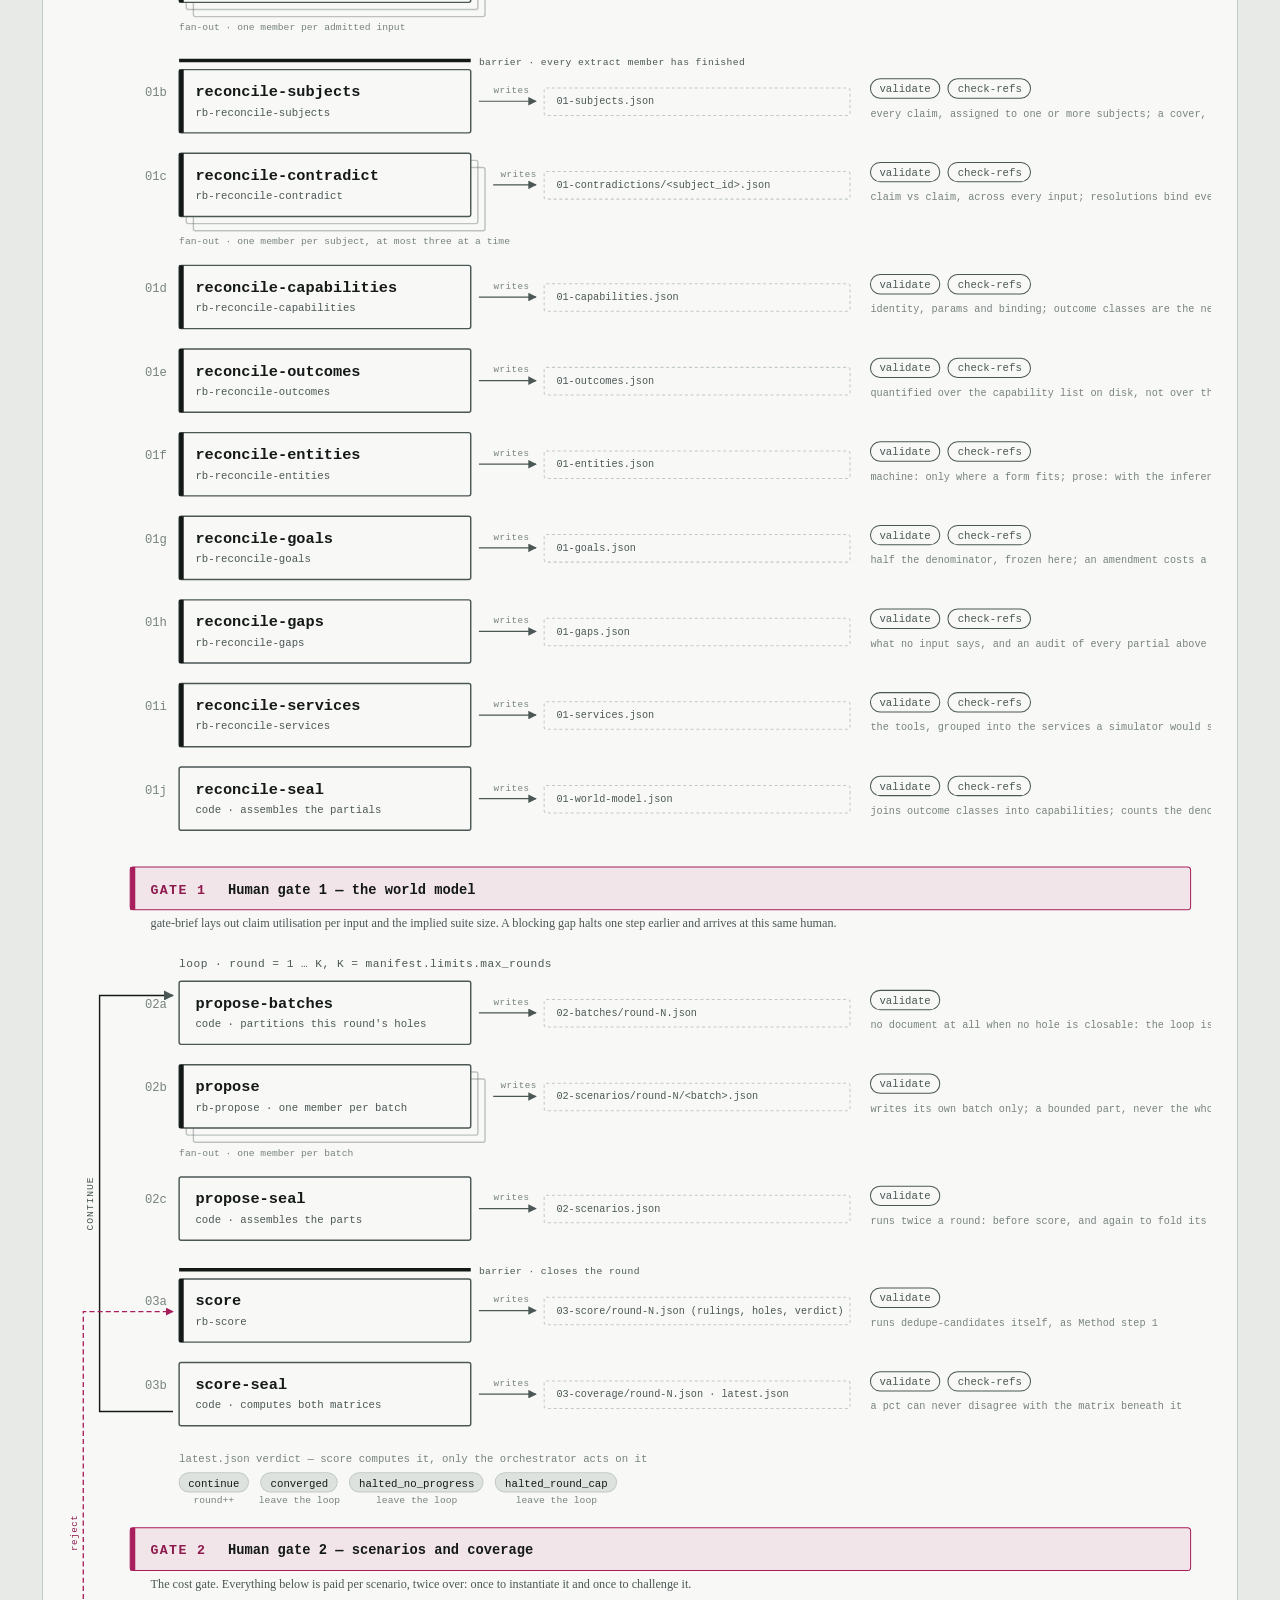
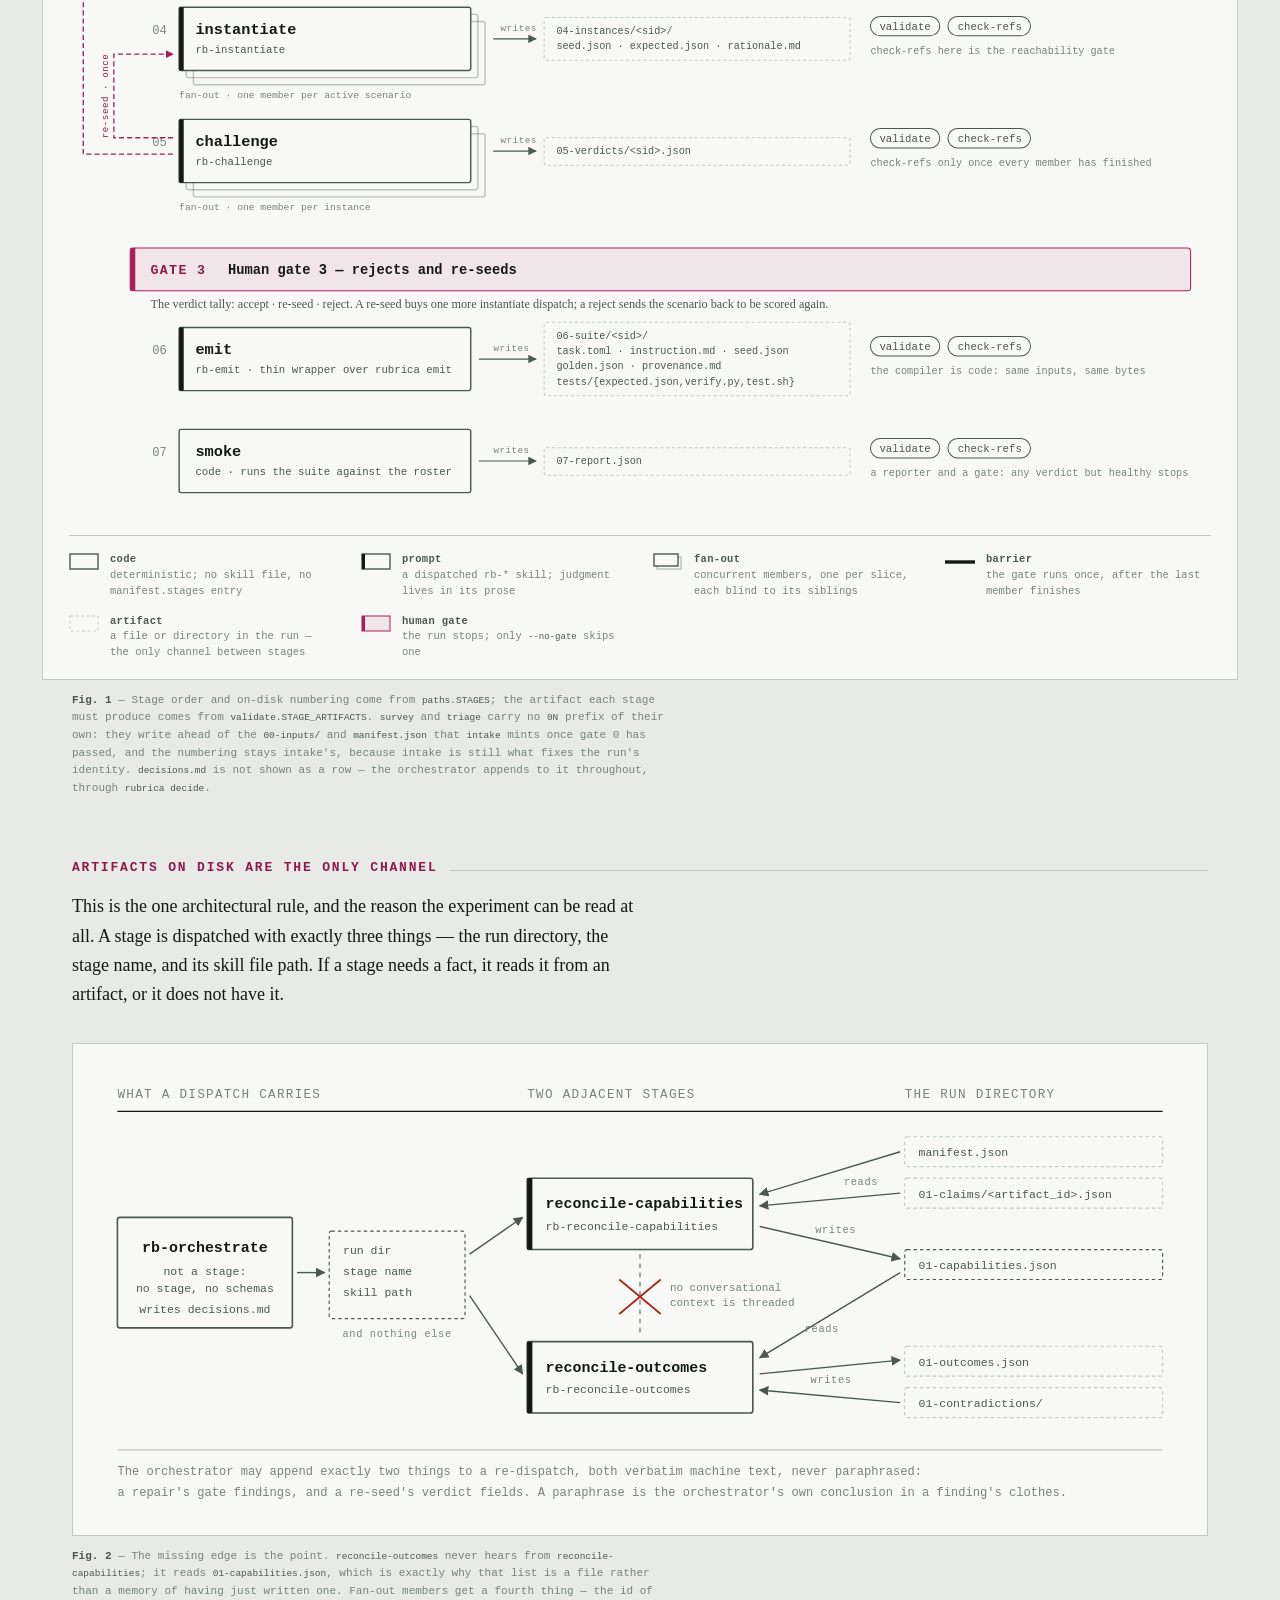
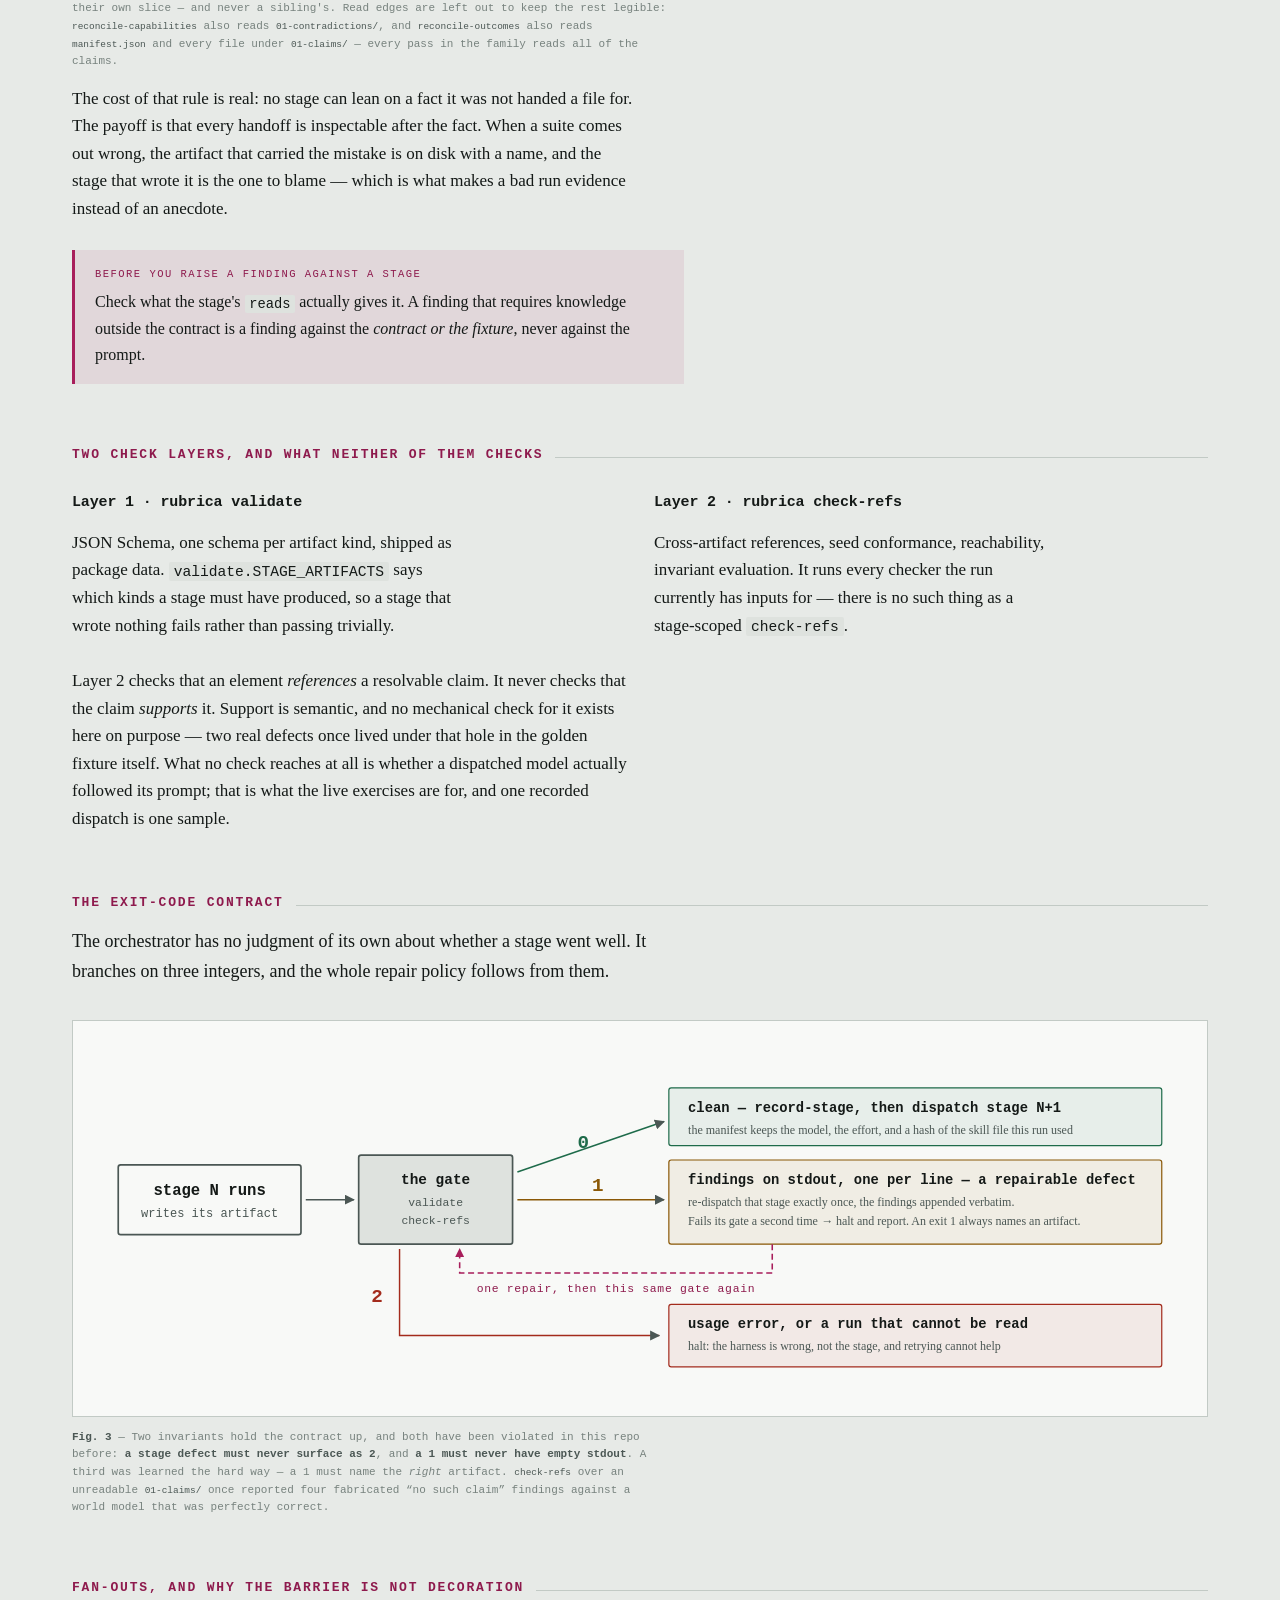
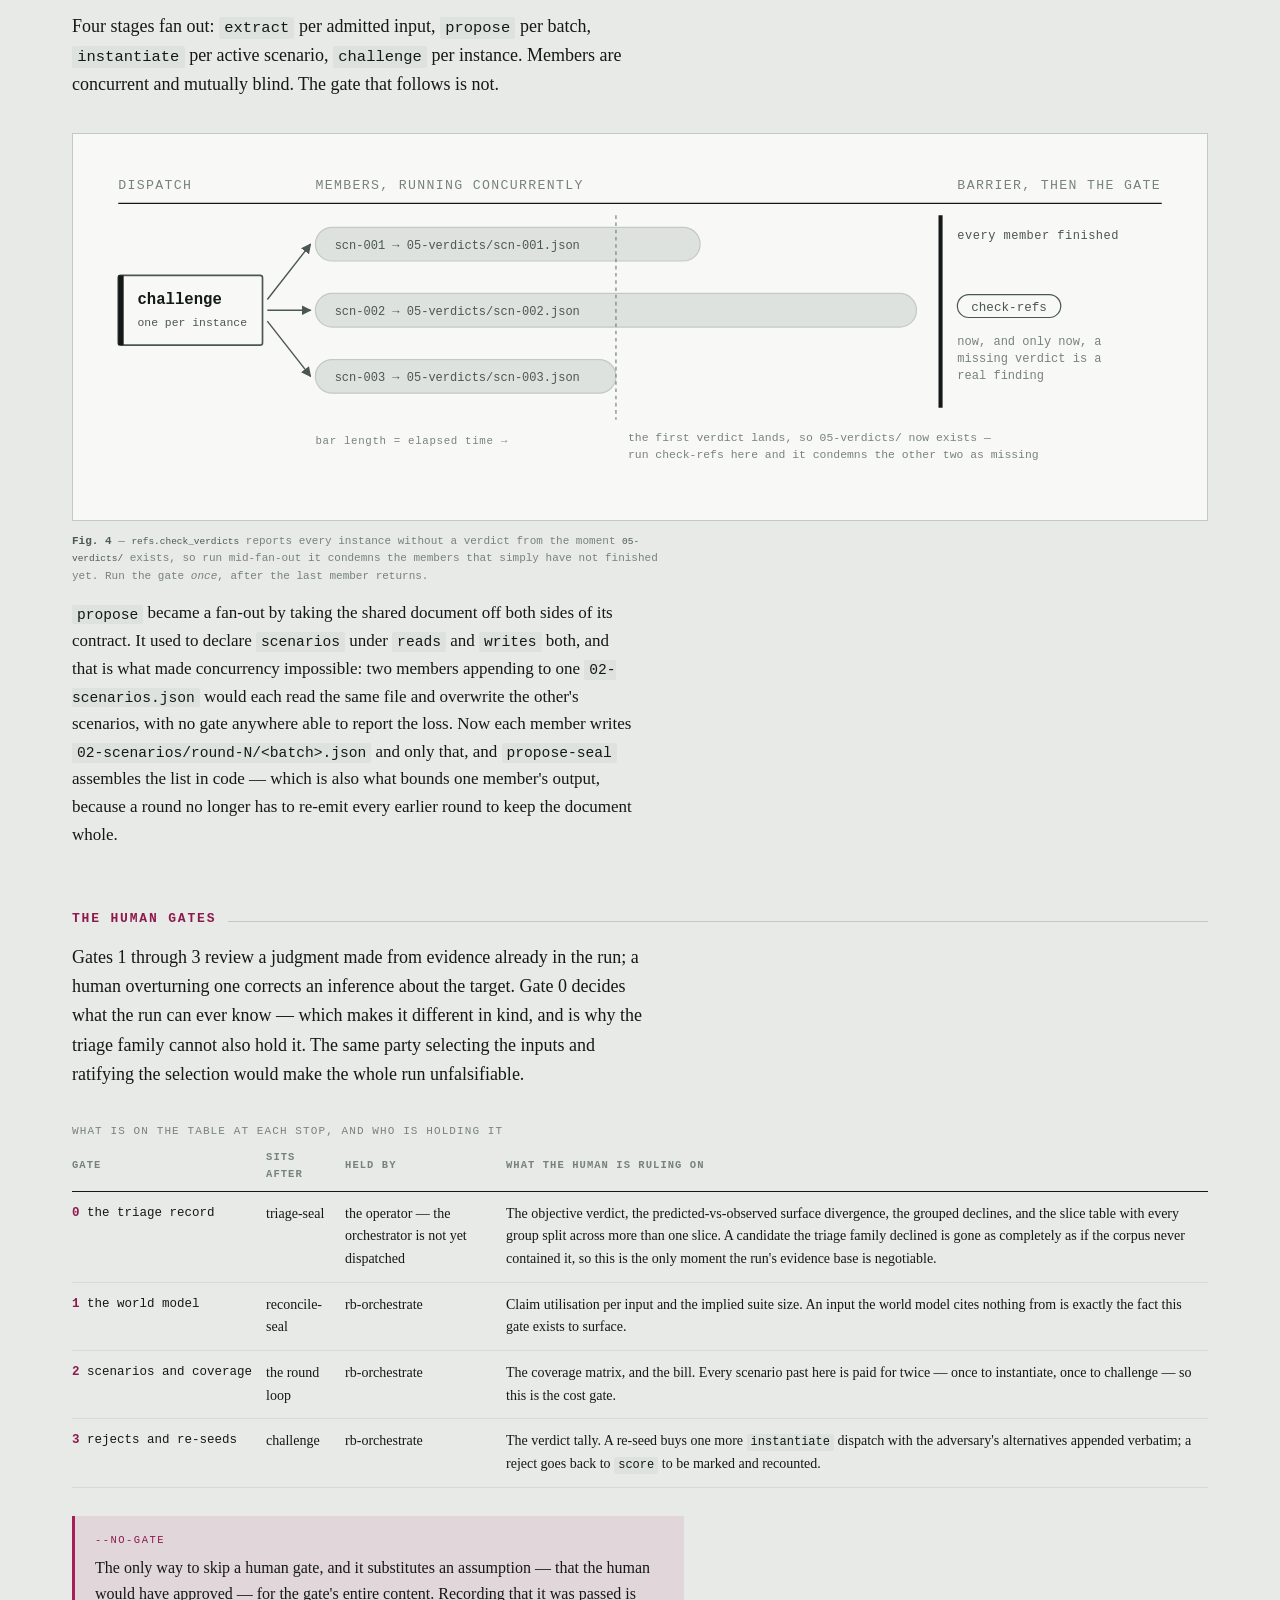
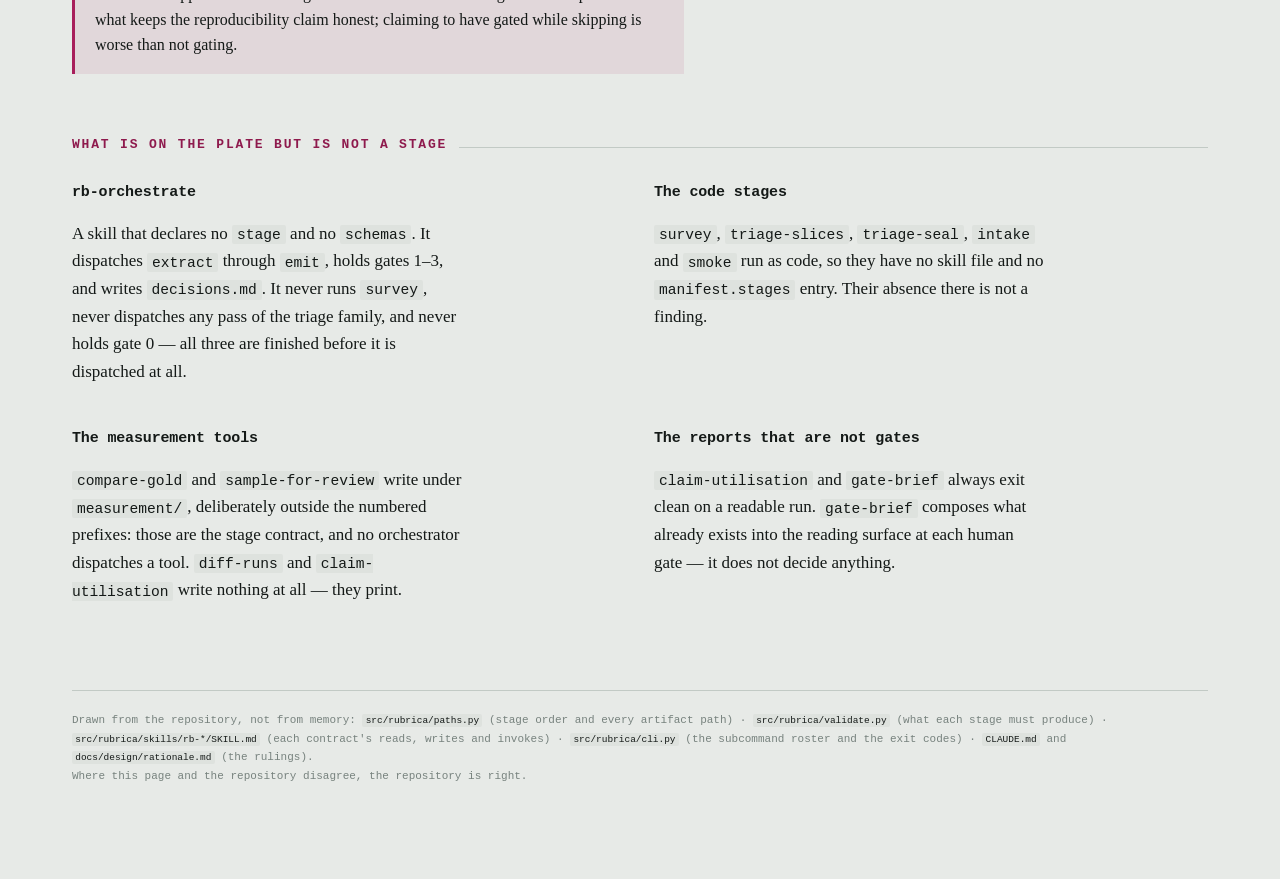
==== commit 6ee9fff6: "feat: Add reconcile-services, the pass that groups tools into services A barrier pass over all of 01" ====
--- a/docs/concepts/pipeline-diagram.html
+++ b/docs/concepts/pipeline-diagram.html
@@ -238,7 +238,7 @@
   dispatched at all. The magenta bands are where the run stops for a human.</p>
 
   <figure>
-    <div class="plate wide"><svg viewBox="0 0 1120 2826" class="dia hero" role="img" aria-label="Every stage of a Rubrica run in order, each with what it runs as, the artifact it writes into the run directory, and the deterministic gates that follow it. The human gates sit as full-width bands after triage, the seal, score and challenge.">
+    <div class="plate wide"><svg viewBox="0 0 1120 2908" class="dia hero" role="img" aria-label="Every stage of a Rubrica run in order, each with what it runs as, the artifact it writes into the run directory, and the deterministic gates that follow it. The human gates sit as full-width bands after triage, the seal, score and challenge.">
 <defs><marker id="ar" viewBox="0 0 10 10" refX="9" refY="5" markerWidth="7" markerHeight="7" orient="auto-start-reverse"><path d="M0 0 L10 5 L0 10 z" class="ar"/></marker><marker id="ar-s" viewBox="0 0 10 10" refX="9" refY="5" markerWidth="6" markerHeight="6" orient="auto-start-reverse"><path d="M0 0 L10 5 L0 10 z" class="ar-s"/></marker></defs>
 <text x="96" y="30" class="hd" text-anchor="end" font-size="11">dir</text>
 <text x="108" y="30" class="hd" text-anchor="start" font-size="11">stage · what runs it</text>
@@ -432,162 +432,174 @@
 <rect x="862" y="1427" width="81" height="19" rx="9.5" class="g-pill"/><text x="903" y="1440" class="g-pill-t" text-anchor="middle" font-size="10.5">check-refs</text>
 <text x="786" y="1464" class="g-note" text-anchor="start" font-size="10">what no input says, and an audit of every partial above</text>
 <text x="96" y="1526" class="dir" text-anchor="end" font-size="12">01i</text>
-<rect x="108" y="1500" width="286" height="62" rx="2" class="box-code"/>
-<text x="124" y="1526" class="st-name" text-anchor="start" font-size="15">reconcile-seal</text>
-<text x="124" y="1545" class="st-runs" text-anchor="start" font-size="10.5">code · assembles the partials</text>
+<rect x="108" y="1500" width="286" height="62" rx="2" class="box-prompt"/>
+<rect x="108" y="1500" width="4.5" height="62" class="prompt-edge"/>
+<text x="124" y="1526" class="st-name" text-anchor="start" font-size="15">reconcile-services</text>
+<text x="124" y="1545" class="st-runs" text-anchor="start" font-size="10.5">rb-reconcile-services</text>
 <line x1="402" y1="1531" x2="458" y2="1531" class="edge" marker-end="url(#ar)"/>
 <text x="434" y="1523" class="edge-t" text-anchor="middle" font-size="9">writes</text>
 <rect x="466" y="1518" width="300" height="27" rx="2" class="artifact"/>
-<text x="478" y="1534" class="art-t" text-anchor="start" font-size="10">01-world-model.json</text>
+<text x="478" y="1534" class="art-t" text-anchor="start" font-size="10">01-services.json</text>
 <rect x="786" y="1509" width="68" height="19" rx="9.5" class="g-pill"/><text x="820" y="1522" class="g-pill-t" text-anchor="middle" font-size="10.5">validate</text>
 <rect x="862" y="1509" width="81" height="19" rx="9.5" class="g-pill"/><text x="903" y="1522" class="g-pill-t" text-anchor="middle" font-size="10.5">check-refs</text>
-<text x="786" y="1546" class="g-note" text-anchor="start" font-size="10">joins outcome classes into capabilities; counts the denominator once</text>
-<rect x="60" y="1598" width="1040" height="42" rx="3" class="band"/>
-<rect x="60" y="1598" width="5" height="42" class="band-edge"/>
-<text x="80" y="1624" class="band-n" text-anchor="start" font-size="13">GATE 1</text>
-<text x="156" y="1624" class="band-t" text-anchor="start" font-size="13.5">Human gate 1 — the world model</text>
-<text x="80" y="1657" class="band-s" text-anchor="start" font-size="12">gate-brief lays out claim utilisation per input and the implied suite size. A blocking gap halts one step earlier and arrives at this same human.</text>
-<text x="108" y="1696" class="loop-note" text-anchor="start" font-size="11">loop · round = 1 … K,  K = manifest.limits.max_rounds</text>
-<text x="96" y="1736" class="dir" text-anchor="end" font-size="12">02a</text>
-<rect x="108" y="1710" width="286" height="62" rx="2" class="box-code"/>
-<text x="124" y="1736" class="st-name" text-anchor="start" font-size="15">propose-batches</text>
-<text x="124" y="1755" class="st-runs" text-anchor="start" font-size="10.5">code · partitions this round&#x27;s holes</text>
-<line x1="402" y1="1741" x2="458" y2="1741" class="edge" marker-end="url(#ar)"/>
-<text x="434" y="1733" class="edge-t" text-anchor="middle" font-size="9">writes</text>
-<rect x="466" y="1728" width="300" height="27" rx="2" class="artifact"/>
-<text x="478" y="1744" class="art-t" text-anchor="start" font-size="10">02-batches/round-N.json</text>
-<rect x="786" y="1719" width="68" height="19" rx="9.5" class="g-pill"/><text x="820" y="1732" class="g-pill-t" text-anchor="middle" font-size="10.5">validate</text>
-<text x="786" y="1756" class="g-note" text-anchor="start" font-size="10">no document at all when no hole is closable: the loop is over</text>
-<text x="96" y="1818" class="dir" text-anchor="end" font-size="12">02b</text>
-<rect x="122" y="1806" width="286" height="62" rx="2" class="box-prompt ghost"/>
-<rect x="115" y="1799" width="286" height="62" rx="2" class="box-prompt ghost"/>
-<rect x="108" y="1792" width="286" height="62" rx="2" class="box-prompt"/>
-<rect x="108" y="1792" width="4.5" height="62" class="prompt-edge"/>
-<text x="124" y="1818" class="st-name" text-anchor="start" font-size="15">propose</text>
-<text x="124" y="1837" class="st-runs" text-anchor="start" font-size="10.5">rb-propose · one member per batch</text>
-<text x="108" y="1881" class="fan-t" text-anchor="start" font-size="9.5">fan-out · one member per batch</text>
-<line x1="416" y1="1823" x2="458" y2="1823" class="edge" marker-end="url(#ar)"/>
-<text x="441" y="1815" class="edge-t" text-anchor="middle" font-size="9">writes</text>
+<text x="786" y="1546" class="g-note" text-anchor="start" font-size="10">the tools, grouped into the services a simulator would stand in for</text>
+<text x="96" y="1608" class="dir" text-anchor="end" font-size="12">01j</text>
+<rect x="108" y="1582" width="286" height="62" rx="2" class="box-code"/>
+<text x="124" y="1608" class="st-name" text-anchor="start" font-size="15">reconcile-seal</text>
+<text x="124" y="1627" class="st-runs" text-anchor="start" font-size="10.5">code · assembles the partials</text>
+<line x1="402" y1="1613" x2="458" y2="1613" class="edge" marker-end="url(#ar)"/>
+<text x="434" y="1605" class="edge-t" text-anchor="middle" font-size="9">writes</text>
+<rect x="466" y="1600" width="300" height="27" rx="2" class="artifact"/>
+<text x="478" y="1616" class="art-t" text-anchor="start" font-size="10">01-world-model.json</text>
+<rect x="786" y="1591" width="68" height="19" rx="9.5" class="g-pill"/><text x="820" y="1604" class="g-pill-t" text-anchor="middle" font-size="10.5">validate</text>
+<rect x="862" y="1591" width="81" height="19" rx="9.5" class="g-pill"/><text x="903" y="1604" class="g-pill-t" text-anchor="middle" font-size="10.5">check-refs</text>
+<text x="786" y="1628" class="g-note" text-anchor="start" font-size="10">joins outcome classes into capabilities; counts the denominator once</text>
+<rect x="60" y="1680" width="1040" height="42" rx="3" class="band"/>
+<rect x="60" y="1680" width="5" height="42" class="band-edge"/>
+<text x="80" y="1706" class="band-n" text-anchor="start" font-size="13">GATE 1</text>
+<text x="156" y="1706" class="band-t" text-anchor="start" font-size="13.5">Human gate 1 — the world model</text>
+<text x="80" y="1739" class="band-s" text-anchor="start" font-size="12">gate-brief lays out claim utilisation per input and the implied suite size. A blocking gap halts one step earlier and arrives at this same human.</text>
+<text x="108" y="1778" class="loop-note" text-anchor="start" font-size="11">loop · round = 1 … K,  K = manifest.limits.max_rounds</text>
+<text x="96" y="1818" class="dir" text-anchor="end" font-size="12">02a</text>
+<rect x="108" y="1792" width="286" height="62" rx="2" class="box-code"/>
+<text x="124" y="1818" class="st-name" text-anchor="start" font-size="15">propose-batches</text>
+<text x="124" y="1837" class="st-runs" text-anchor="start" font-size="10.5">code · partitions this round&#x27;s holes</text>
+<line x1="402" y1="1823" x2="458" y2="1823" class="edge" marker-end="url(#ar)"/>
+<text x="434" y="1815" class="edge-t" text-anchor="middle" font-size="9">writes</text>
 <rect x="466" y="1810" width="300" height="27" rx="2" class="artifact"/>
-<text x="478" y="1826" class="art-t" text-anchor="start" font-size="10">02-scenarios/round-N/&lt;batch&gt;.json</text>
+<text x="478" y="1826" class="art-t" text-anchor="start" font-size="10">02-batches/round-N.json</text>
 <rect x="786" y="1801" width="68" height="19" rx="9.5" class="g-pill"/><text x="820" y="1814" class="g-pill-t" text-anchor="middle" font-size="10.5">validate</text>
-<text x="786" y="1838" class="g-note" text-anchor="start" font-size="10">writes its own batch only; a bounded part, never the whole list</text>
-<text x="96" y="1928" class="dir" text-anchor="end" font-size="12">02c</text>
-<rect x="108" y="1902" width="286" height="62" rx="2" class="box-code"/>
-<text x="124" y="1928" class="st-name" text-anchor="start" font-size="15">propose-seal</text>
-<text x="124" y="1947" class="st-runs" text-anchor="start" font-size="10.5">code · assembles the parts</text>
-<line x1="402" y1="1933" x2="458" y2="1933" class="edge" marker-end="url(#ar)"/>
-<text x="434" y="1925" class="edge-t" text-anchor="middle" font-size="9">writes</text>
-<rect x="466" y="1920" width="300" height="27" rx="2" class="artifact"/>
-<text x="478" y="1936" class="art-t" text-anchor="start" font-size="10">02-scenarios.json</text>
-<rect x="786" y="1911" width="68" height="19" rx="9.5" class="g-pill"/><text x="820" y="1924" class="g-pill-t" text-anchor="middle" font-size="10.5">validate</text>
-<text x="786" y="1948" class="g-note" text-anchor="start" font-size="10">runs twice a round: before score, and again to fold its rulings</text>
-<line x1="108" y1="1993" x2="394" y2="1993" class="barrier"/>
-<text x="402" y="1997" class="barrier-t" text-anchor="start" font-size="9.5">barrier · closes the round</text>
-<text x="96" y="2028" class="dir" text-anchor="end" font-size="12">03a</text>
-<rect x="108" y="2002" width="286" height="62" rx="2" class="box-prompt"/>
-<rect x="108" y="2002" width="4.5" height="62" class="prompt-edge"/>
-<text x="124" y="2028" class="st-name" text-anchor="start" font-size="15">score</text>
-<text x="124" y="2047" class="st-runs" text-anchor="start" font-size="10.5">rb-score</text>
-<line x1="402" y1="2033" x2="458" y2="2033" class="edge" marker-end="url(#ar)"/>
-<text x="434" y="2025" class="edge-t" text-anchor="middle" font-size="9">writes</text>
-<rect x="466" y="2020" width="300" height="27" rx="2" class="artifact"/>
-<text x="478" y="2036" class="art-t" text-anchor="start" font-size="10">03-score/round-N.json  (rulings, holes, verdict)</text>
-<rect x="786" y="2011" width="68" height="19" rx="9.5" class="g-pill"/><text x="820" y="2024" class="g-pill-t" text-anchor="middle" font-size="10.5">validate</text>
-<text x="786" y="2048" class="g-note" text-anchor="start" font-size="10">runs dedupe-candidates itself, as Method step 1</text>
-<text x="96" y="2110" class="dir" text-anchor="end" font-size="12">03b</text>
-<rect x="108" y="2084" width="286" height="62" rx="2" class="box-code"/>
-<text x="124" y="2110" class="st-name" text-anchor="start" font-size="15">score-seal</text>
-<text x="124" y="2129" class="st-runs" text-anchor="start" font-size="10.5">code · computes both matrices</text>
+<text x="786" y="1838" class="g-note" text-anchor="start" font-size="10">no document at all when no hole is closable: the loop is over</text>
+<text x="96" y="1900" class="dir" text-anchor="end" font-size="12">02b</text>
+<rect x="122" y="1888" width="286" height="62" rx="2" class="box-prompt ghost"/>
+<rect x="115" y="1881" width="286" height="62" rx="2" class="box-prompt ghost"/>
+<rect x="108" y="1874" width="286" height="62" rx="2" class="box-prompt"/>
+<rect x="108" y="1874" width="4.5" height="62" class="prompt-edge"/>
+<text x="124" y="1900" class="st-name" text-anchor="start" font-size="15">propose</text>
+<text x="124" y="1919" class="st-runs" text-anchor="start" font-size="10.5">rb-propose · one member per batch</text>
+<text x="108" y="1963" class="fan-t" text-anchor="start" font-size="9.5">fan-out · one member per batch</text>
+<line x1="416" y1="1905" x2="458" y2="1905" class="edge" marker-end="url(#ar)"/>
+<text x="441" y="1897" class="edge-t" text-anchor="middle" font-size="9">writes</text>
+<rect x="466" y="1892" width="300" height="27" rx="2" class="artifact"/>
+<text x="478" y="1908" class="art-t" text-anchor="start" font-size="10">02-scenarios/round-N/&lt;batch&gt;.json</text>
+<rect x="786" y="1883" width="68" height="19" rx="9.5" class="g-pill"/><text x="820" y="1896" class="g-pill-t" text-anchor="middle" font-size="10.5">validate</text>
+<text x="786" y="1920" class="g-note" text-anchor="start" font-size="10">writes its own batch only; a bounded part, never the whole list</text>
+<text x="96" y="2010" class="dir" text-anchor="end" font-size="12">02c</text>
+<rect x="108" y="1984" width="286" height="62" rx="2" class="box-code"/>
+<text x="124" y="2010" class="st-name" text-anchor="start" font-size="15">propose-seal</text>
+<text x="124" y="2029" class="st-runs" text-anchor="start" font-size="10.5">code · assembles the parts</text>
+<line x1="402" y1="2015" x2="458" y2="2015" class="edge" marker-end="url(#ar)"/>
+<text x="434" y="2007" class="edge-t" text-anchor="middle" font-size="9">writes</text>
+<rect x="466" y="2002" width="300" height="27" rx="2" class="artifact"/>
+<text x="478" y="2018" class="art-t" text-anchor="start" font-size="10">02-scenarios.json</text>
+<rect x="786" y="1993" width="68" height="19" rx="9.5" class="g-pill"/><text x="820" y="2006" class="g-pill-t" text-anchor="middle" font-size="10.5">validate</text>
+<text x="786" y="2030" class="g-note" text-anchor="start" font-size="10">runs twice a round: before score, and again to fold its rulings</text>
+<line x1="108" y1="2075" x2="394" y2="2075" class="barrier"/>
+<text x="402" y="2079" class="barrier-t" text-anchor="start" font-size="9.5">barrier · closes the round</text>
+<text x="96" y="2110" class="dir" text-anchor="end" font-size="12">03a</text>
+<rect x="108" y="2084" width="286" height="62" rx="2" class="box-prompt"/>
+<rect x="108" y="2084" width="4.5" height="62" class="prompt-edge"/>
+<text x="124" y="2110" class="st-name" text-anchor="start" font-size="15">score</text>
+<text x="124" y="2129" class="st-runs" text-anchor="start" font-size="10.5">rb-score</text>
 <line x1="402" y1="2115" x2="458" y2="2115" class="edge" marker-end="url(#ar)"/>
 <text x="434" y="2107" class="edge-t" text-anchor="middle" font-size="9">writes</text>
 <rect x="466" y="2102" width="300" height="27" rx="2" class="artifact"/>
-<text x="478" y="2118" class="art-t" text-anchor="start" font-size="10">03-coverage/round-N.json · latest.json</text>
+<text x="478" y="2118" class="art-t" text-anchor="start" font-size="10">03-score/round-N.json  (rulings, holes, verdict)</text>
 <rect x="786" y="2093" width="68" height="19" rx="9.5" class="g-pill"/><text x="820" y="2106" class="g-pill-t" text-anchor="middle" font-size="10.5">validate</text>
-<rect x="862" y="2093" width="81" height="19" rx="9.5" class="g-pill"/><text x="903" y="2106" class="g-pill-t" text-anchor="middle" font-size="10.5">check-refs</text>
-<text x="786" y="2130" class="g-note" text-anchor="start" font-size="10">a pct can never disagree with the matrix beneath it</text>
-<text x="108" y="2182" class="vd-lab" text-anchor="start" font-size="10.5">latest.json verdict — score computes it, only the orchestrator acts on it</text>
-<rect x="108" y="2192" width="68" height="19" rx="9.5" class="vd-pill"/><text x="142" y="2206" class="vd-pill-t" text-anchor="middle" font-size="10.5">continue</text>
-<text x="142" y="2222" class="vd-eff" text-anchor="middle" font-size="9.5">round++</text>
-<rect x="188" y="2192" width="75" height="19" rx="9.5" class="vd-pill"/><text x="226" y="2206" class="vd-pill-t" text-anchor="middle" font-size="10.5">converged</text>
-<text x="226" y="2222" class="vd-eff" text-anchor="middle" font-size="9.5">leave the loop</text>
-<rect x="275" y="2192" width="131" height="19" rx="9.5" class="vd-pill"/><text x="341" y="2206" class="vd-pill-t" text-anchor="middle" font-size="10.5">halted_no_progress</text>
-<text x="341" y="2222" class="vd-eff" text-anchor="middle" font-size="9.5">leave the loop</text>
-<rect x="418" y="2192" width="119" height="19" rx="9.5" class="vd-pill"/><text x="478" y="2206" class="vd-pill-t" text-anchor="middle" font-size="10.5">halted_round_cap</text>
-<text x="478" y="2222" class="vd-eff" text-anchor="middle" font-size="9.5">leave the loop</text>
-<rect x="60" y="2246" width="1040" height="42" rx="3" class="band"/>
-<rect x="60" y="2246" width="5" height="42" class="band-edge"/>
-<text x="80" y="2272" class="band-n" text-anchor="start" font-size="13">GATE 2</text>
-<text x="156" y="2272" class="band-t" text-anchor="start" font-size="13.5">Human gate 2 — scenarios and coverage</text>
-<text x="80" y="2305" class="band-s" text-anchor="start" font-size="12">The cost gate. Everything below is paid per scenario, twice over: once to instantiate it and once to challenge it.</text>
-<text x="96" y="2350" class="dir" text-anchor="end" font-size="12">04</text>
-<rect x="122" y="2338" width="286" height="62" rx="2" class="box-prompt ghost"/>
-<rect x="115" y="2331" width="286" height="62" rx="2" class="box-prompt ghost"/>
-<rect x="108" y="2324" width="286" height="62" rx="2" class="box-prompt"/>
-<rect x="108" y="2324" width="4.5" height="62" class="prompt-edge"/>
-<text x="124" y="2350" class="st-name" text-anchor="start" font-size="15">instantiate</text>
-<text x="124" y="2369" class="st-runs" text-anchor="start" font-size="10.5">rb-instantiate</text>
-<text x="108" y="2413" class="fan-t" text-anchor="start" font-size="9.5">fan-out · one member per active scenario</text>
-<line x1="416" y1="2355" x2="458" y2="2355" class="edge" marker-end="url(#ar)"/>
-<text x="441" y="2347" class="edge-t" text-anchor="middle" font-size="9">writes</text>
-<rect x="466" y="2334" width="300" height="42" rx="2" class="artifact"/>
-<text x="478" y="2350" class="art-t" text-anchor="start" font-size="10">04-instances/&lt;sid&gt;/</text>
-<text x="478" y="2365" class="art-t" text-anchor="start" font-size="10">seed.json · expected.json · rationale.md</text>
-<rect x="786" y="2333" width="68" height="19" rx="9.5" class="g-pill"/><text x="820" y="2346" class="g-pill-t" text-anchor="middle" font-size="10.5">validate</text>
-<rect x="862" y="2333" width="81" height="19" rx="9.5" class="g-pill"/><text x="903" y="2346" class="g-pill-t" text-anchor="middle" font-size="10.5">check-refs</text>
-<text x="786" y="2370" class="g-note" text-anchor="start" font-size="10">check-refs here is the reachability gate</text>
-<text x="96" y="2460" class="dir" text-anchor="end" font-size="12">05</text>
-<rect x="122" y="2448" width="286" height="62" rx="2" class="box-prompt ghost"/>
-<rect x="115" y="2441" width="286" height="62" rx="2" class="box-prompt ghost"/>
-<rect x="108" y="2434" width="286" height="62" rx="2" class="box-prompt"/>
-<rect x="108" y="2434" width="4.5" height="62" class="prompt-edge"/>
-<text x="124" y="2460" class="st-name" text-anchor="start" font-size="15">challenge</text>
-<text x="124" y="2479" class="st-runs" text-anchor="start" font-size="10.5">rb-challenge</text>
-<text x="108" y="2523" class="fan-t" text-anchor="start" font-size="9.5">fan-out · one member per instance</text>
-<line x1="416" y1="2465" x2="458" y2="2465" class="edge" marker-end="url(#ar)"/>
-<text x="441" y="2457" class="edge-t" text-anchor="middle" font-size="9">writes</text>
-<rect x="466" y="2452" width="300" height="27" rx="2" class="artifact"/>
-<text x="478" y="2468" class="art-t" text-anchor="start" font-size="10">05-verdicts/&lt;sid&gt;.json</text>
-<rect x="786" y="2443" width="68" height="19" rx="9.5" class="g-pill"/><text x="820" y="2456" class="g-pill-t" text-anchor="middle" font-size="10.5">validate</text>
-<rect x="862" y="2443" width="81" height="19" rx="9.5" class="g-pill"/><text x="903" y="2456" class="g-pill-t" text-anchor="middle" font-size="10.5">check-refs</text>
-<text x="786" y="2480" class="g-note" text-anchor="start" font-size="10">check-refs only once every member has finished</text>
-<rect x="60" y="2560" width="1040" height="42" rx="3" class="band"/>
-<rect x="60" y="2560" width="5" height="42" class="band-edge"/>
-<text x="80" y="2586" class="band-n" text-anchor="start" font-size="13">GATE 3</text>
-<text x="156" y="2586" class="band-t" text-anchor="start" font-size="13.5">Human gate 3 — rejects and re-seeds</text>
-<text x="80" y="2619" class="band-s" text-anchor="start" font-size="12">The verdict tally: accept · re-seed · reject. A re-seed buys one more instantiate dispatch; a reject sends the scenario back to be scored again.</text>
-<text x="96" y="2664" class="dir" text-anchor="end" font-size="12">06</text>
-<rect x="108" y="2638" width="286" height="62" rx="2" class="box-prompt"/>
-<rect x="108" y="2638" width="4.5" height="62" class="prompt-edge"/>
-<text x="124" y="2664" class="st-name" text-anchor="start" font-size="15">emit</text>
-<text x="124" y="2683" class="st-runs" text-anchor="start" font-size="10.5">rb-emit · thin wrapper over rubrica emit</text>
-<line x1="402" y1="2669" x2="458" y2="2669" class="edge" marker-end="url(#ar)"/>
-<text x="434" y="2661" class="edge-t" text-anchor="middle" font-size="9">writes</text>
-<rect x="466" y="2633" width="300" height="72" rx="2" class="artifact"/>
-<text x="478" y="2649" class="art-t" text-anchor="start" font-size="10">06-suite/&lt;sid&gt;/</text>
-<text x="478" y="2664" class="art-t" text-anchor="start" font-size="10">task.toml · instruction.md · seed.json</text>
-<text x="478" y="2679" class="art-t" text-anchor="start" font-size="10">golden.json · provenance.md</text>
-<text x="478" y="2694" class="art-t" text-anchor="start" font-size="10">tests/{expected.json,verify.py,test.sh}</text>
-<rect x="786" y="2647" width="68" height="19" rx="9.5" class="g-pill"/><text x="820" y="2660" class="g-pill-t" text-anchor="middle" font-size="10.5">validate</text>
-<rect x="862" y="2647" width="81" height="19" rx="9.5" class="g-pill"/><text x="903" y="2660" class="g-pill-t" text-anchor="middle" font-size="10.5">check-refs</text>
-<text x="786" y="2684" class="g-note" text-anchor="start" font-size="10">the compiler is code: same inputs, same bytes</text>
-<text x="96" y="2764" class="dir" text-anchor="end" font-size="12">07</text>
-<rect x="108" y="2738" width="286" height="62" rx="2" class="box-code"/>
-<text x="124" y="2764" class="st-name" text-anchor="start" font-size="15">smoke</text>
-<text x="124" y="2783" class="st-runs" text-anchor="start" font-size="10.5">code · runs the suite against the roster</text>
-<line x1="402" y1="2769" x2="458" y2="2769" class="edge" marker-end="url(#ar)"/>
-<text x="434" y="2761" class="edge-t" text-anchor="middle" font-size="9">writes</text>
-<rect x="466" y="2756" width="300" height="27" rx="2" class="artifact"/>
-<text x="478" y="2772" class="art-t" text-anchor="start" font-size="10">07-report.json</text>
-<rect x="786" y="2747" width="68" height="19" rx="9.5" class="g-pill"/><text x="820" y="2760" class="g-pill-t" text-anchor="middle" font-size="10.5">validate</text>
-<rect x="862" y="2747" width="81" height="19" rx="9.5" class="g-pill"/><text x="903" y="2760" class="g-pill-t" text-anchor="middle" font-size="10.5">check-refs</text>
-<text x="786" y="2784" class="g-note" text-anchor="start" font-size="10">a reporter and a gate: any verdict but healthy stops</text>
-<path d="M102 2132 H30 V1724 H102" class="edge loop" marker-end="url(#ar)"/>
-<text x="24" y="1928" class="loop-t" text-anchor="middle" font-size="9.5" transform="rotate(-90 24 1928)">continue</text>
-<path d="M102 2452 H44 V2370 H102" class="edge back" marker-end="url(#ar-s)"/>
-<text x="38" y="2411" class="back-t" text-anchor="middle" font-size="9" transform="rotate(-90 38 2411)">re-seed · once</text>
-<path d="M102 2468 H14 V2034 H102" class="edge back" marker-end="url(#ar-s)"/>
-<text x="8" y="2251" class="back-t" text-anchor="middle" font-size="9" transform="rotate(-90 8 2251)">reject</text>
+<text x="786" y="2130" class="g-note" text-anchor="start" font-size="10">runs dedupe-candidates itself, as Method step 1</text>
+<text x="96" y="2192" class="dir" text-anchor="end" font-size="12">03b</text>
+<rect x="108" y="2166" width="286" height="62" rx="2" class="box-code"/>
+<text x="124" y="2192" class="st-name" text-anchor="start" font-size="15">score-seal</text>
+<text x="124" y="2211" class="st-runs" text-anchor="start" font-size="10.5">code · computes both matrices</text>
+<line x1="402" y1="2197" x2="458" y2="2197" class="edge" marker-end="url(#ar)"/>
+<text x="434" y="2189" class="edge-t" text-anchor="middle" font-size="9">writes</text>
+<rect x="466" y="2184" width="300" height="27" rx="2" class="artifact"/>
+<text x="478" y="2200" class="art-t" text-anchor="start" font-size="10">03-coverage/round-N.json · latest.json</text>
+<rect x="786" y="2175" width="68" height="19" rx="9.5" class="g-pill"/><text x="820" y="2188" class="g-pill-t" text-anchor="middle" font-size="10.5">validate</text>
+<rect x="862" y="2175" width="81" height="19" rx="9.5" class="g-pill"/><text x="903" y="2188" class="g-pill-t" text-anchor="middle" font-size="10.5">check-refs</text>
+<text x="786" y="2212" class="g-note" text-anchor="start" font-size="10">a pct can never disagree with the matrix beneath it</text>
+<text x="108" y="2264" class="vd-lab" text-anchor="start" font-size="10.5">latest.json verdict — score computes it, only the orchestrator acts on it</text>
+<rect x="108" y="2274" width="68" height="19" rx="9.5" class="vd-pill"/><text x="142" y="2288" class="vd-pill-t" text-anchor="middle" font-size="10.5">continue</text>
+<text x="142" y="2304" class="vd-eff" text-anchor="middle" font-size="9.5">round++</text>
+<rect x="188" y="2274" width="75" height="19" rx="9.5" class="vd-pill"/><text x="226" y="2288" class="vd-pill-t" text-anchor="middle" font-size="10.5">converged</text>
+<text x="226" y="2304" class="vd-eff" text-anchor="middle" font-size="9.5">leave the loop</text>
+<rect x="275" y="2274" width="131" height="19" rx="9.5" class="vd-pill"/><text x="341" y="2288" class="vd-pill-t" text-anchor="middle" font-size="10.5">halted_no_progress</text>
+<text x="341" y="2304" class="vd-eff" text-anchor="middle" font-size="9.5">leave the loop</text>
+<rect x="418" y="2274" width="119" height="19" rx="9.5" class="vd-pill"/><text x="478" y="2288" class="vd-pill-t" text-anchor="middle" font-size="10.5">halted_round_cap</text>
+<text x="478" y="2304" class="vd-eff" text-anchor="middle" font-size="9.5">leave the loop</text>
+<rect x="60" y="2328" width="1040" height="42" rx="3" class="band"/>
+<rect x="60" y="2328" width="5" height="42" class="band-edge"/>
+<text x="80" y="2354" class="band-n" text-anchor="start" font-size="13">GATE 2</text>
+<text x="156" y="2354" class="band-t" text-anchor="start" font-size="13.5">Human gate 2 — scenarios and coverage</text>
+<text x="80" y="2387" class="band-s" text-anchor="start" font-size="12">The cost gate. Everything below is paid per scenario, twice over: once to instantiate it and once to challenge it.</text>
+<text x="96" y="2432" class="dir" text-anchor="end" font-size="12">04</text>
+<rect x="122" y="2420" width="286" height="62" rx="2" class="box-prompt ghost"/>
+<rect x="115" y="2413" width="286" height="62" rx="2" class="box-prompt ghost"/>
+<rect x="108" y="2406" width="286" height="62" rx="2" class="box-prompt"/>
+<rect x="108" y="2406" width="4.5" height="62" class="prompt-edge"/>
+<text x="124" y="2432" class="st-name" text-anchor="start" font-size="15">instantiate</text>
+<text x="124" y="2451" class="st-runs" text-anchor="start" font-size="10.5">rb-instantiate</text>
+<text x="108" y="2495" class="fan-t" text-anchor="start" font-size="9.5">fan-out · one member per active scenario</text>
+<line x1="416" y1="2437" x2="458" y2="2437" class="edge" marker-end="url(#ar)"/>
+<text x="441" y="2429" class="edge-t" text-anchor="middle" font-size="9">writes</text>
+<rect x="466" y="2416" width="300" height="42" rx="2" class="artifact"/>
+<text x="478" y="2432" class="art-t" text-anchor="start" font-size="10">04-instances/&lt;sid&gt;/</text>
+<text x="478" y="2447" class="art-t" text-anchor="start" font-size="10">seed.json · expected.json · rationale.md</text>
+<rect x="786" y="2415" width="68" height="19" rx="9.5" class="g-pill"/><text x="820" y="2428" class="g-pill-t" text-anchor="middle" font-size="10.5">validate</text>
+<rect x="862" y="2415" width="81" height="19" rx="9.5" class="g-pill"/><text x="903" y="2428" class="g-pill-t" text-anchor="middle" font-size="10.5">check-refs</text>
+<text x="786" y="2452" class="g-note" text-anchor="start" font-size="10">check-refs here is the reachability gate</text>
+<text x="96" y="2542" class="dir" text-anchor="end" font-size="12">05</text>
+<rect x="122" y="2530" width="286" height="62" rx="2" class="box-prompt ghost"/>
+<rect x="115" y="2523" width="286" height="62" rx="2" class="box-prompt ghost"/>
+<rect x="108" y="2516" width="286" height="62" rx="2" class="box-prompt"/>
+<rect x="108" y="2516" width="4.5" height="62" class="prompt-edge"/>
+<text x="124" y="2542" class="st-name" text-anchor="start" font-size="15">challenge</text>
+<text x="124" y="2561" class="st-runs" text-anchor="start" font-size="10.5">rb-challenge</text>
+<text x="108" y="2605" class="fan-t" text-anchor="start" font-size="9.5">fan-out · one member per instance</text>
+<line x1="416" y1="2547" x2="458" y2="2547" class="edge" marker-end="url(#ar)"/>
+<text x="441" y="2539" class="edge-t" text-anchor="middle" font-size="9">writes</text>
+<rect x="466" y="2534" width="300" height="27" rx="2" class="artifact"/>
+<text x="478" y="2550" class="art-t" text-anchor="start" font-size="10">05-verdicts/&lt;sid&gt;.json</text>
+<rect x="786" y="2525" width="68" height="19" rx="9.5" class="g-pill"/><text x="820" y="2538" class="g-pill-t" text-anchor="middle" font-size="10.5">validate</text>
+<rect x="862" y="2525" width="81" height="19" rx="9.5" class="g-pill"/><text x="903" y="2538" class="g-pill-t" text-anchor="middle" font-size="10.5">check-refs</text>
+<text x="786" y="2562" class="g-note" text-anchor="start" font-size="10">check-refs only once every member has finished</text>
+<rect x="60" y="2642" width="1040" height="42" rx="3" class="band"/>
+<rect x="60" y="2642" width="5" height="42" class="band-edge"/>
+<text x="80" y="2668" class="band-n" text-anchor="start" font-size="13">GATE 3</text>
+<text x="156" y="2668" class="band-t" text-anchor="start" font-size="13.5">Human gate 3 — rejects and re-seeds</text>
+<text x="80" y="2701" class="band-s" text-anchor="start" font-size="12">The verdict tally: accept · re-seed · reject. A re-seed buys one more instantiate dispatch; a reject sends the scenario back to be scored again.</text>
+<text x="96" y="2746" class="dir" text-anchor="end" font-size="12">06</text>
+<rect x="108" y="2720" width="286" height="62" rx="2" class="box-prompt"/>
+<rect x="108" y="2720" width="4.5" height="62" class="prompt-edge"/>
+<text x="124" y="2746" class="st-name" text-anchor="start" font-size="15">emit</text>
+<text x="124" y="2765" class="st-runs" text-anchor="start" font-size="10.5">rb-emit · thin wrapper over rubrica emit</text>
+<line x1="402" y1="2751" x2="458" y2="2751" class="edge" marker-end="url(#ar)"/>
+<text x="434" y="2743" class="edge-t" text-anchor="middle" font-size="9">writes</text>
+<rect x="466" y="2715" width="300" height="72" rx="2" class="artifact"/>
+<text x="478" y="2731" class="art-t" text-anchor="start" font-size="10">06-suite/&lt;sid&gt;/</text>
+<text x="478" y="2746" class="art-t" text-anchor="start" font-size="10">task.toml · instruction.md · seed.json</text>
+<text x="478" y="2761" class="art-t" text-anchor="start" font-size="10">golden.json · provenance.md</text>
+<text x="478" y="2776" class="art-t" text-anchor="start" font-size="10">tests/{expected.json,verify.py,test.sh}</text>
+<rect x="786" y="2729" width="68" height="19" rx="9.5" class="g-pill"/><text x="820" y="2742" class="g-pill-t" text-anchor="middle" font-size="10.5">validate</text>
+<rect x="862" y="2729" width="81" height="19" rx="9.5" class="g-pill"/><text x="903" y="2742" class="g-pill-t" text-anchor="middle" font-size="10.5">check-refs</text>
+<text x="786" y="2766" class="g-note" text-anchor="start" font-size="10">the compiler is code: same inputs, same bytes</text>
+<text x="96" y="2846" class="dir" text-anchor="end" font-size="12">07</text>
+<rect x="108" y="2820" width="286" height="62" rx="2" class="box-code"/>
+<text x="124" y="2846" class="st-name" text-anchor="start" font-size="15">smoke</text>
+<text x="124" y="2865" class="st-runs" text-anchor="start" font-size="10.5">code · runs the suite against the roster</text>
+<line x1="402" y1="2851" x2="458" y2="2851" class="edge" marker-end="url(#ar)"/>
+<text x="434" y="2843" class="edge-t" text-anchor="middle" font-size="9">writes</text>
+<rect x="466" y="2838" width="300" height="27" rx="2" class="artifact"/>
+<text x="478" y="2854" class="art-t" text-anchor="start" font-size="10">07-report.json</text>
+<rect x="786" y="2829" width="68" height="19" rx="9.5" class="g-pill"/><text x="820" y="2842" class="g-pill-t" text-anchor="middle" font-size="10.5">validate</text>
+<rect x="862" y="2829" width="81" height="19" rx="9.5" class="g-pill"/><text x="903" y="2842" class="g-pill-t" text-anchor="middle" font-size="10.5">check-refs</text>
+<text x="786" y="2866" class="g-note" text-anchor="start" font-size="10">a reporter and a gate: any verdict but healthy stops</text>
+<path d="M102 2214 H30 V1806 H102" class="edge loop" marker-end="url(#ar)"/>
+<text x="24" y="2010" class="loop-t" text-anchor="middle" font-size="9.5" transform="rotate(-90 24 2010)">continue</text>
+<path d="M102 2534 H44 V2452 H102" class="edge back" marker-end="url(#ar-s)"/>
+<text x="38" y="2493" class="back-t" text-anchor="middle" font-size="9" transform="rotate(-90 38 2493)">re-seed · once</text>
+<path d="M102 2550 H14 V2116 H102" class="edge back" marker-end="url(#ar-s)"/>
+<text x="8" y="2333" class="back-t" text-anchor="middle" font-size="9" transform="rotate(-90 8 2333)">reject</text>
 </svg>
     <div class="legend">
 <div><svg class="swatch" viewBox="0 0 30 17" aria-hidden="true"><rect x="1" y="1" width="28"
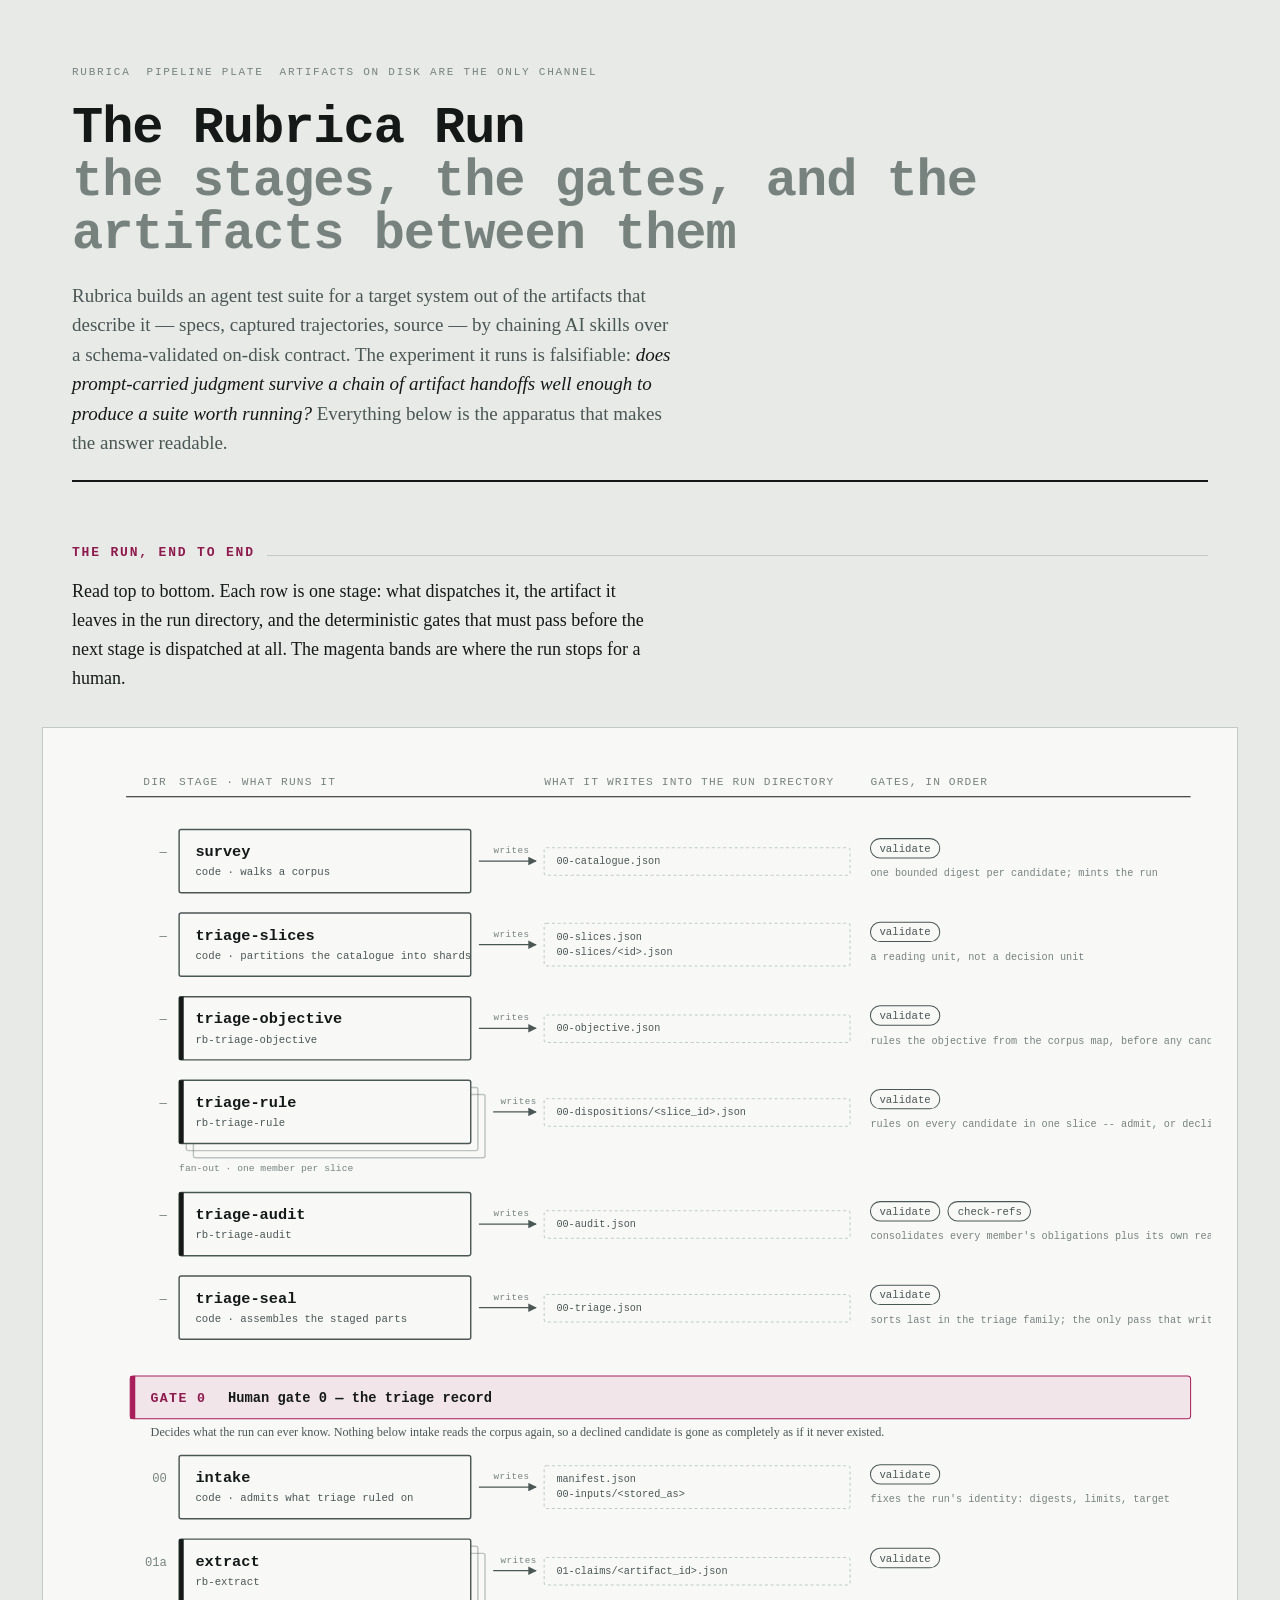
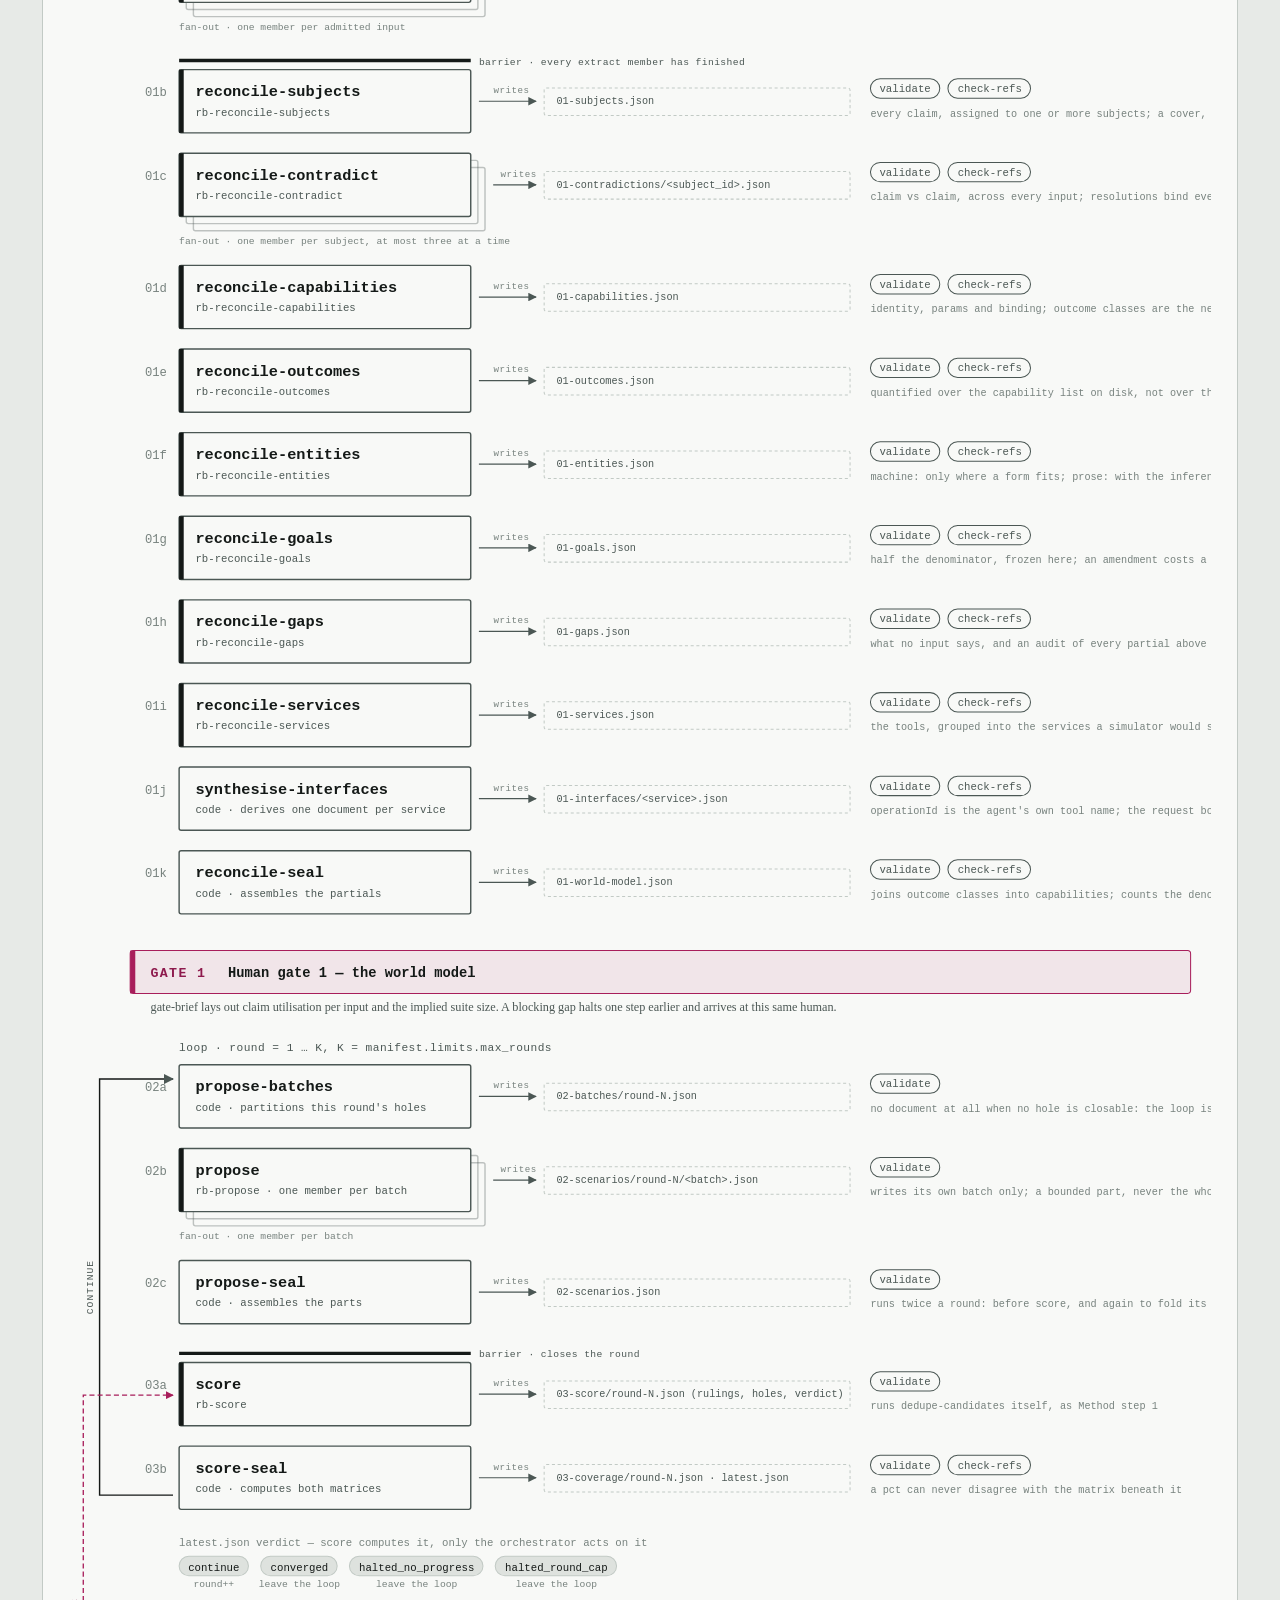
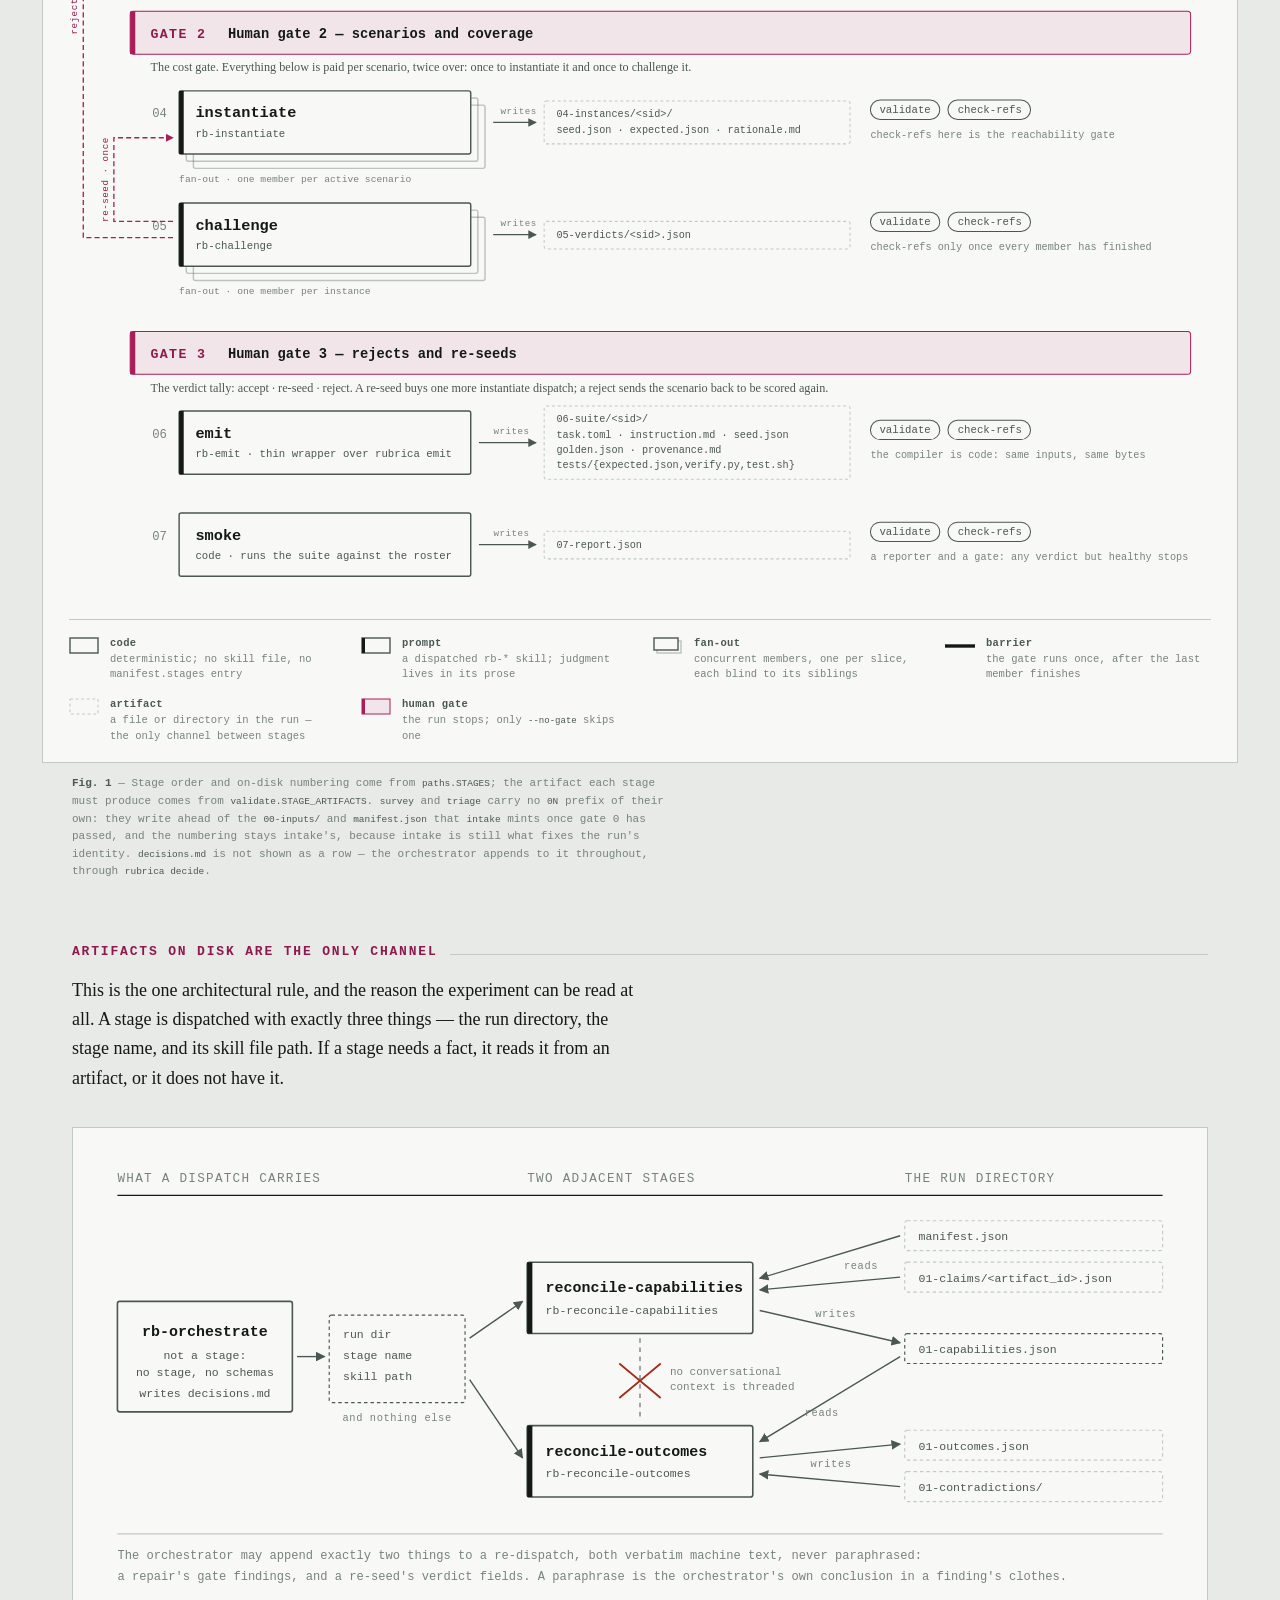
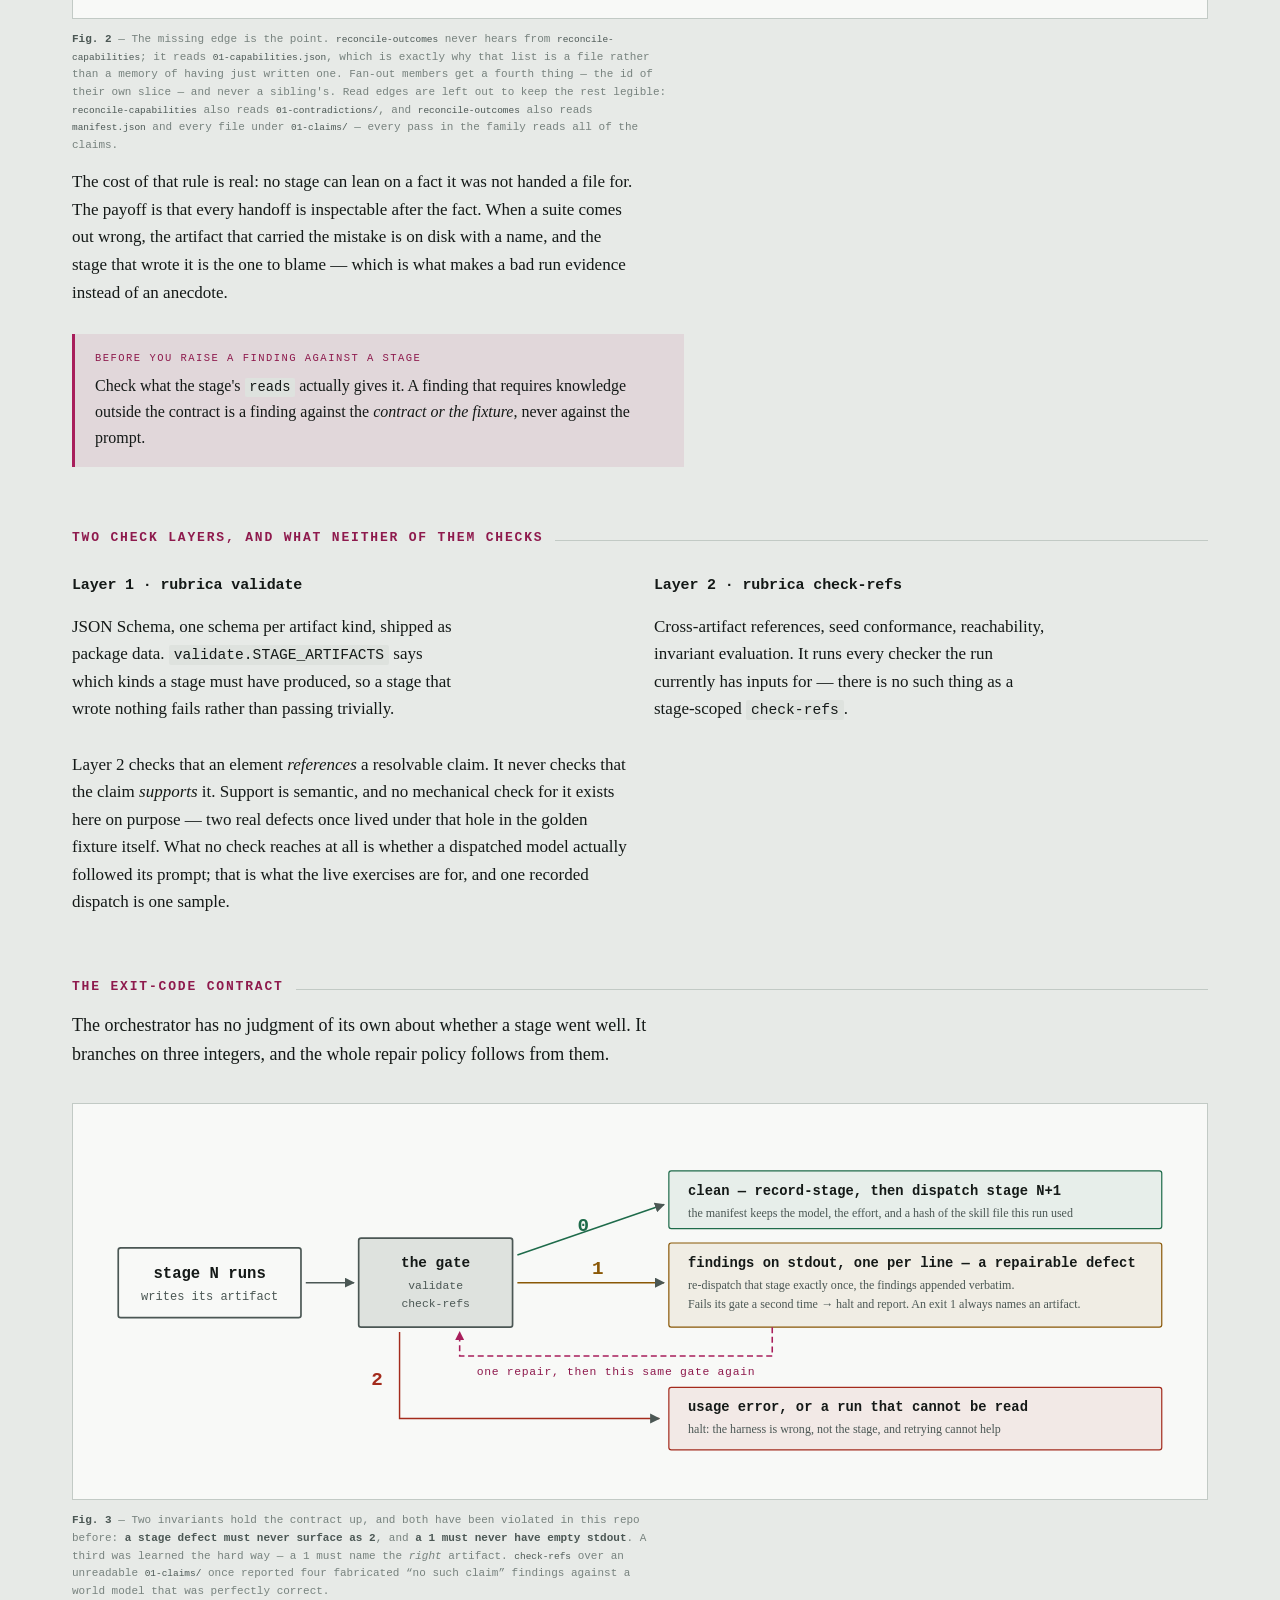
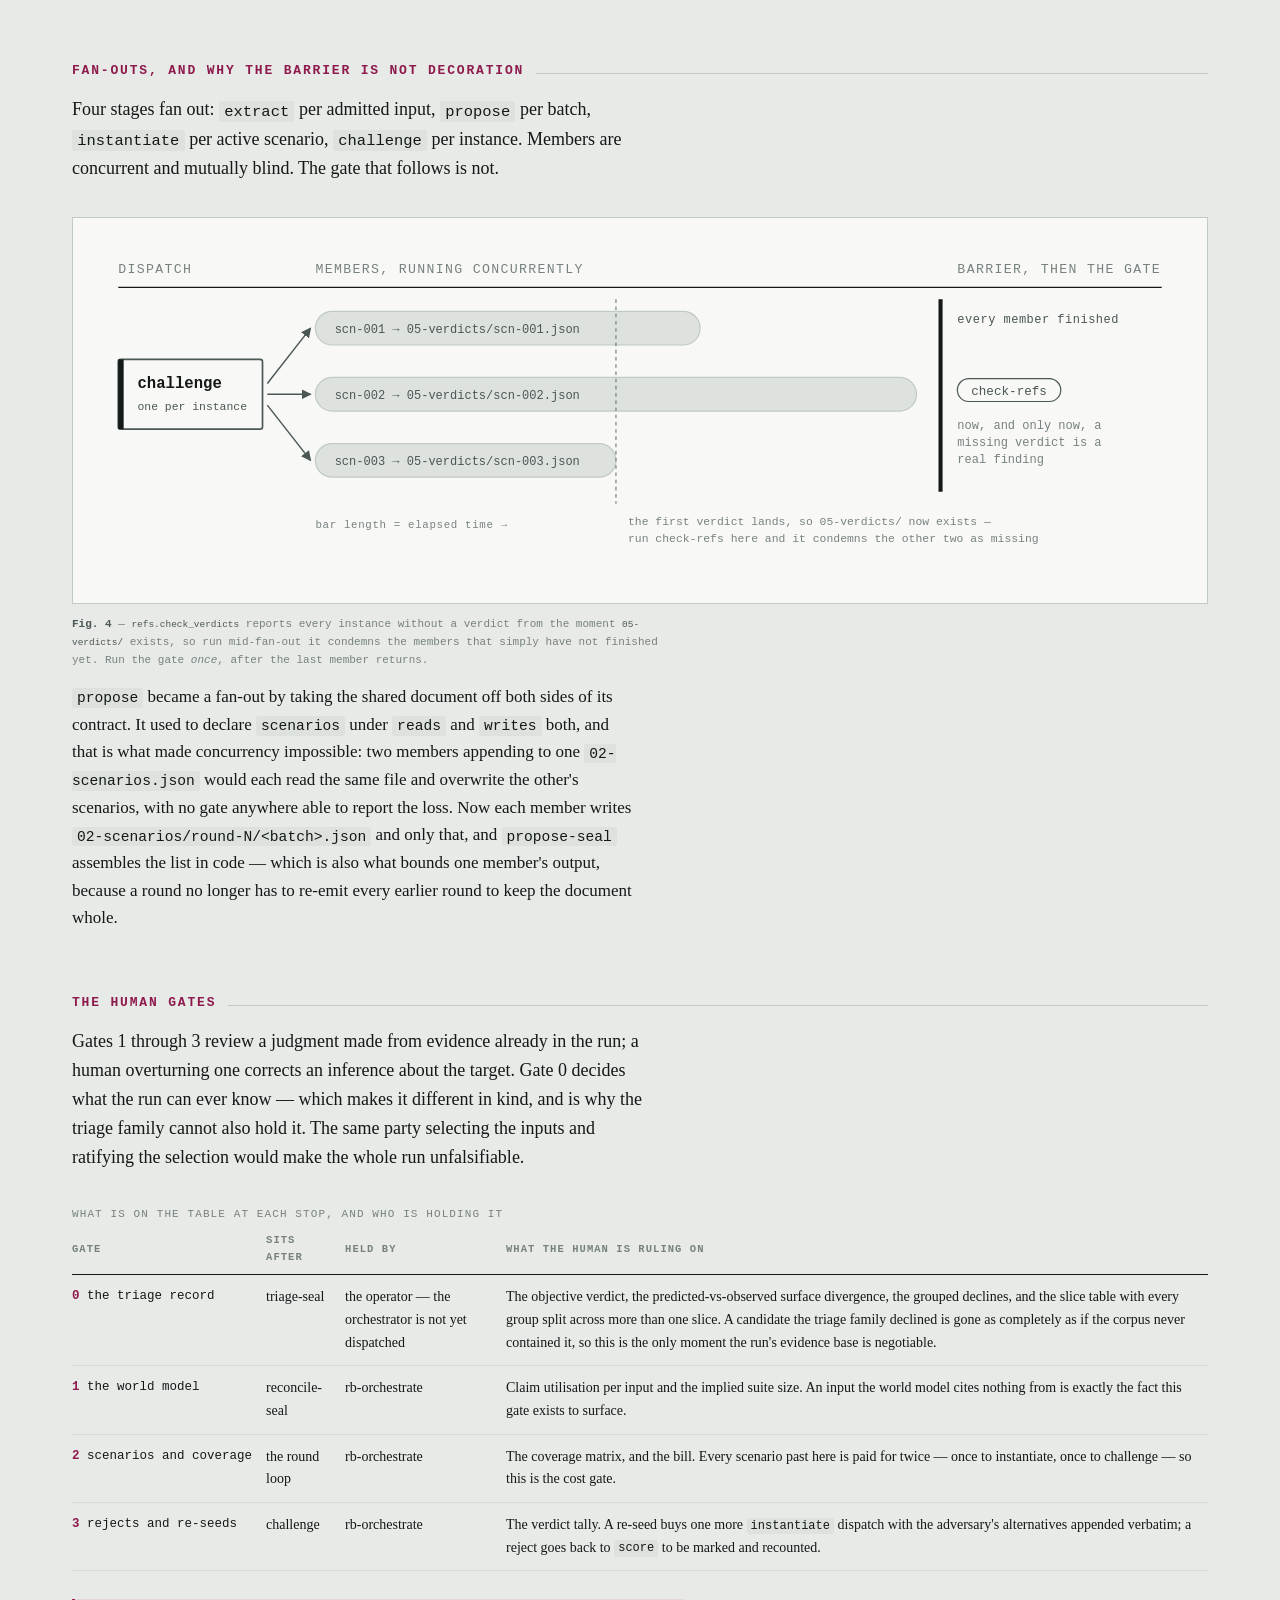
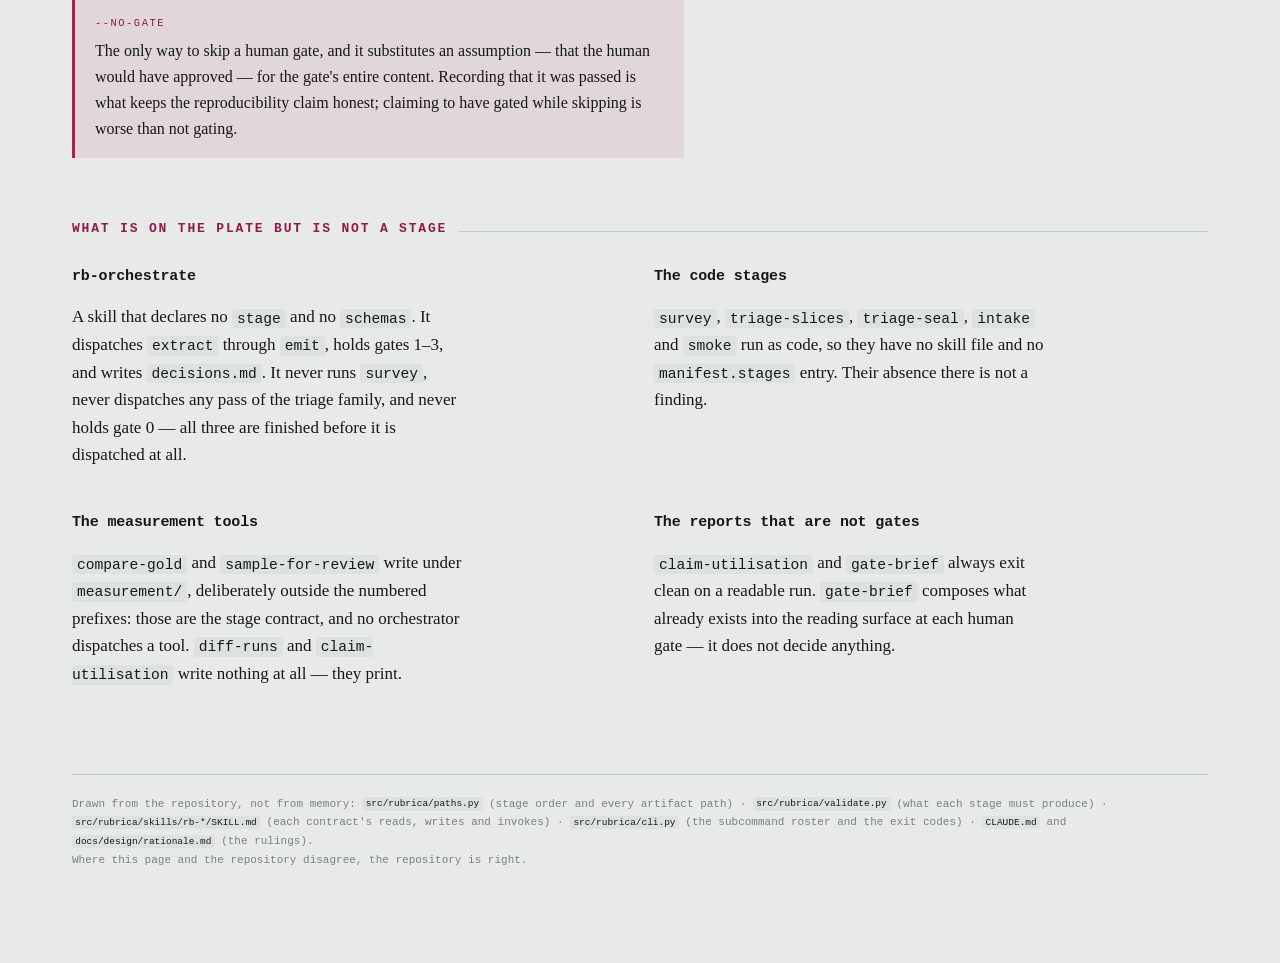
==== commit ff750e31: "feat: Synthesise one OpenAPI document per service, deterministically Code rather than a prompt, on e" ====
--- a/docs/concepts/pipeline-diagram.html
+++ b/docs/concepts/pipeline-diagram.html
@@ -238,7 +238,7 @@
   dispatched at all. The magenta bands are where the run stops for a human.</p>
 
   <figure>
-    <div class="plate wide"><svg viewBox="0 0 1120 2908" class="dia hero" role="img" aria-label="Every stage of a Rubrica run in order, each with what it runs as, the artifact it writes into the run directory, and the deterministic gates that follow it. The human gates sit as full-width bands after triage, the seal, score and challenge.">
+    <div class="plate wide"><svg viewBox="0 0 1120 2990" class="dia hero" role="img" aria-label="Every stage of a Rubrica run in order, each with what it runs as, the artifact it writes into the run directory, and the deterministic gates that follow it. The human gates sit as full-width bands after triage, the seal, score and challenge.">
 <defs><marker id="ar" viewBox="0 0 10 10" refX="9" refY="5" markerWidth="7" markerHeight="7" orient="auto-start-reverse"><path d="M0 0 L10 5 L0 10 z" class="ar"/></marker><marker id="ar-s" viewBox="0 0 10 10" refX="9" refY="5" markerWidth="6" markerHeight="6" orient="auto-start-reverse"><path d="M0 0 L10 5 L0 10 z" class="ar-s"/></marker></defs>
 <text x="96" y="30" class="hd" text-anchor="end" font-size="11">dir</text>
 <text x="108" y="30" class="hd" text-anchor="start" font-size="11">stage · what runs it</text>
@@ -445,161 +445,172 @@
 <text x="786" y="1546" class="g-note" text-anchor="start" font-size="10">the tools, grouped into the services a simulator would stand in for</text>
 <text x="96" y="1608" class="dir" text-anchor="end" font-size="12">01j</text>
 <rect x="108" y="1582" width="286" height="62" rx="2" class="box-code"/>
-<text x="124" y="1608" class="st-name" text-anchor="start" font-size="15">reconcile-seal</text>
-<text x="124" y="1627" class="st-runs" text-anchor="start" font-size="10.5">code · assembles the partials</text>
+<text x="124" y="1608" class="st-name" text-anchor="start" font-size="15">synthesise-interfaces</text>
+<text x="124" y="1627" class="st-runs" text-anchor="start" font-size="10.5">code · derives one document per service</text>
 <line x1="402" y1="1613" x2="458" y2="1613" class="edge" marker-end="url(#ar)"/>
 <text x="434" y="1605" class="edge-t" text-anchor="middle" font-size="9">writes</text>
 <rect x="466" y="1600" width="300" height="27" rx="2" class="artifact"/>
-<text x="478" y="1616" class="art-t" text-anchor="start" font-size="10">01-world-model.json</text>
+<text x="478" y="1616" class="art-t" text-anchor="start" font-size="10">01-interfaces/&lt;service&gt;.json</text>
 <rect x="786" y="1591" width="68" height="19" rx="9.5" class="g-pill"/><text x="820" y="1604" class="g-pill-t" text-anchor="middle" font-size="10.5">validate</text>
 <rect x="862" y="1591" width="81" height="19" rx="9.5" class="g-pill"/><text x="903" y="1604" class="g-pill-t" text-anchor="middle" font-size="10.5">check-refs</text>
-<text x="786" y="1628" class="g-note" text-anchor="start" font-size="10">joins outcome classes into capabilities; counts the denominator once</text>
-<rect x="60" y="1680" width="1040" height="42" rx="3" class="band"/>
-<rect x="60" y="1680" width="5" height="42" class="band-edge"/>
-<text x="80" y="1706" class="band-n" text-anchor="start" font-size="13">GATE 1</text>
-<text x="156" y="1706" class="band-t" text-anchor="start" font-size="13.5">Human gate 1 — the world model</text>
-<text x="80" y="1739" class="band-s" text-anchor="start" font-size="12">gate-brief lays out claim utilisation per input and the implied suite size. A blocking gap halts one step earlier and arrives at this same human.</text>
-<text x="108" y="1778" class="loop-note" text-anchor="start" font-size="11">loop · round = 1 … K,  K = manifest.limits.max_rounds</text>
-<text x="96" y="1818" class="dir" text-anchor="end" font-size="12">02a</text>
-<rect x="108" y="1792" width="286" height="62" rx="2" class="box-code"/>
-<text x="124" y="1818" class="st-name" text-anchor="start" font-size="15">propose-batches</text>
-<text x="124" y="1837" class="st-runs" text-anchor="start" font-size="10.5">code · partitions this round&#x27;s holes</text>
-<line x1="402" y1="1823" x2="458" y2="1823" class="edge" marker-end="url(#ar)"/>
-<text x="434" y="1815" class="edge-t" text-anchor="middle" font-size="9">writes</text>
-<rect x="466" y="1810" width="300" height="27" rx="2" class="artifact"/>
-<text x="478" y="1826" class="art-t" text-anchor="start" font-size="10">02-batches/round-N.json</text>
-<rect x="786" y="1801" width="68" height="19" rx="9.5" class="g-pill"/><text x="820" y="1814" class="g-pill-t" text-anchor="middle" font-size="10.5">validate</text>
-<text x="786" y="1838" class="g-note" text-anchor="start" font-size="10">no document at all when no hole is closable: the loop is over</text>
-<text x="96" y="1900" class="dir" text-anchor="end" font-size="12">02b</text>
-<rect x="122" y="1888" width="286" height="62" rx="2" class="box-prompt ghost"/>
-<rect x="115" y="1881" width="286" height="62" rx="2" class="box-prompt ghost"/>
-<rect x="108" y="1874" width="286" height="62" rx="2" class="box-prompt"/>
-<rect x="108" y="1874" width="4.5" height="62" class="prompt-edge"/>
-<text x="124" y="1900" class="st-name" text-anchor="start" font-size="15">propose</text>
-<text x="124" y="1919" class="st-runs" text-anchor="start" font-size="10.5">rb-propose · one member per batch</text>
-<text x="108" y="1963" class="fan-t" text-anchor="start" font-size="9.5">fan-out · one member per batch</text>
-<line x1="416" y1="1905" x2="458" y2="1905" class="edge" marker-end="url(#ar)"/>
-<text x="441" y="1897" class="edge-t" text-anchor="middle" font-size="9">writes</text>
+<text x="786" y="1628" class="g-note" text-anchor="start" font-size="10">operationId is the agent&#x27;s own tool name; the request body is its input schema</text>
+<text x="96" y="1690" class="dir" text-anchor="end" font-size="12">01k</text>
+<rect x="108" y="1664" width="286" height="62" rx="2" class="box-code"/>
+<text x="124" y="1690" class="st-name" text-anchor="start" font-size="15">reconcile-seal</text>
+<text x="124" y="1709" class="st-runs" text-anchor="start" font-size="10.5">code · assembles the partials</text>
+<line x1="402" y1="1695" x2="458" y2="1695" class="edge" marker-end="url(#ar)"/>
+<text x="434" y="1687" class="edge-t" text-anchor="middle" font-size="9">writes</text>
+<rect x="466" y="1682" width="300" height="27" rx="2" class="artifact"/>
+<text x="478" y="1698" class="art-t" text-anchor="start" font-size="10">01-world-model.json</text>
+<rect x="786" y="1673" width="68" height="19" rx="9.5" class="g-pill"/><text x="820" y="1686" class="g-pill-t" text-anchor="middle" font-size="10.5">validate</text>
+<rect x="862" y="1673" width="81" height="19" rx="9.5" class="g-pill"/><text x="903" y="1686" class="g-pill-t" text-anchor="middle" font-size="10.5">check-refs</text>
+<text x="786" y="1710" class="g-note" text-anchor="start" font-size="10">joins outcome classes into capabilities; counts the denominator once</text>
+<rect x="60" y="1762" width="1040" height="42" rx="3" class="band"/>
+<rect x="60" y="1762" width="5" height="42" class="band-edge"/>
+<text x="80" y="1788" class="band-n" text-anchor="start" font-size="13">GATE 1</text>
+<text x="156" y="1788" class="band-t" text-anchor="start" font-size="13.5">Human gate 1 — the world model</text>
+<text x="80" y="1821" class="band-s" text-anchor="start" font-size="12">gate-brief lays out claim utilisation per input and the implied suite size. A blocking gap halts one step earlier and arrives at this same human.</text>
+<text x="108" y="1860" class="loop-note" text-anchor="start" font-size="11">loop · round = 1 … K,  K = manifest.limits.max_rounds</text>
+<text x="96" y="1900" class="dir" text-anchor="end" font-size="12">02a</text>
+<rect x="108" y="1874" width="286" height="62" rx="2" class="box-code"/>
+<text x="124" y="1900" class="st-name" text-anchor="start" font-size="15">propose-batches</text>
+<text x="124" y="1919" class="st-runs" text-anchor="start" font-size="10.5">code · partitions this round&#x27;s holes</text>
+<line x1="402" y1="1905" x2="458" y2="1905" class="edge" marker-end="url(#ar)"/>
+<text x="434" y="1897" class="edge-t" text-anchor="middle" font-size="9">writes</text>
 <rect x="466" y="1892" width="300" height="27" rx="2" class="artifact"/>
-<text x="478" y="1908" class="art-t" text-anchor="start" font-size="10">02-scenarios/round-N/&lt;batch&gt;.json</text>
+<text x="478" y="1908" class="art-t" text-anchor="start" font-size="10">02-batches/round-N.json</text>
 <rect x="786" y="1883" width="68" height="19" rx="9.5" class="g-pill"/><text x="820" y="1896" class="g-pill-t" text-anchor="middle" font-size="10.5">validate</text>
-<text x="786" y="1920" class="g-note" text-anchor="start" font-size="10">writes its own batch only; a bounded part, never the whole list</text>
-<text x="96" y="2010" class="dir" text-anchor="end" font-size="12">02c</text>
-<rect x="108" y="1984" width="286" height="62" rx="2" class="box-code"/>
-<text x="124" y="2010" class="st-name" text-anchor="start" font-size="15">propose-seal</text>
-<text x="124" y="2029" class="st-runs" text-anchor="start" font-size="10.5">code · assembles the parts</text>
-<line x1="402" y1="2015" x2="458" y2="2015" class="edge" marker-end="url(#ar)"/>
-<text x="434" y="2007" class="edge-t" text-anchor="middle" font-size="9">writes</text>
-<rect x="466" y="2002" width="300" height="27" rx="2" class="artifact"/>
-<text x="478" y="2018" class="art-t" text-anchor="start" font-size="10">02-scenarios.json</text>
-<rect x="786" y="1993" width="68" height="19" rx="9.5" class="g-pill"/><text x="820" y="2006" class="g-pill-t" text-anchor="middle" font-size="10.5">validate</text>
-<text x="786" y="2030" class="g-note" text-anchor="start" font-size="10">runs twice a round: before score, and again to fold its rulings</text>
-<line x1="108" y1="2075" x2="394" y2="2075" class="barrier"/>
-<text x="402" y="2079" class="barrier-t" text-anchor="start" font-size="9.5">barrier · closes the round</text>
-<text x="96" y="2110" class="dir" text-anchor="end" font-size="12">03a</text>
-<rect x="108" y="2084" width="286" height="62" rx="2" class="box-prompt"/>
-<rect x="108" y="2084" width="4.5" height="62" class="prompt-edge"/>
-<text x="124" y="2110" class="st-name" text-anchor="start" font-size="15">score</text>
-<text x="124" y="2129" class="st-runs" text-anchor="start" font-size="10.5">rb-score</text>
-<line x1="402" y1="2115" x2="458" y2="2115" class="edge" marker-end="url(#ar)"/>
-<text x="434" y="2107" class="edge-t" text-anchor="middle" font-size="9">writes</text>
-<rect x="466" y="2102" width="300" height="27" rx="2" class="artifact"/>
-<text x="478" y="2118" class="art-t" text-anchor="start" font-size="10">03-score/round-N.json  (rulings, holes, verdict)</text>
-<rect x="786" y="2093" width="68" height="19" rx="9.5" class="g-pill"/><text x="820" y="2106" class="g-pill-t" text-anchor="middle" font-size="10.5">validate</text>
-<text x="786" y="2130" class="g-note" text-anchor="start" font-size="10">runs dedupe-candidates itself, as Method step 1</text>
-<text x="96" y="2192" class="dir" text-anchor="end" font-size="12">03b</text>
-<rect x="108" y="2166" width="286" height="62" rx="2" class="box-code"/>
-<text x="124" y="2192" class="st-name" text-anchor="start" font-size="15">score-seal</text>
-<text x="124" y="2211" class="st-runs" text-anchor="start" font-size="10.5">code · computes both matrices</text>
+<text x="786" y="1920" class="g-note" text-anchor="start" font-size="10">no document at all when no hole is closable: the loop is over</text>
+<text x="96" y="1982" class="dir" text-anchor="end" font-size="12">02b</text>
+<rect x="122" y="1970" width="286" height="62" rx="2" class="box-prompt ghost"/>
+<rect x="115" y="1963" width="286" height="62" rx="2" class="box-prompt ghost"/>
+<rect x="108" y="1956" width="286" height="62" rx="2" class="box-prompt"/>
+<rect x="108" y="1956" width="4.5" height="62" class="prompt-edge"/>
+<text x="124" y="1982" class="st-name" text-anchor="start" font-size="15">propose</text>
+<text x="124" y="2001" class="st-runs" text-anchor="start" font-size="10.5">rb-propose · one member per batch</text>
+<text x="108" y="2045" class="fan-t" text-anchor="start" font-size="9.5">fan-out · one member per batch</text>
+<line x1="416" y1="1987" x2="458" y2="1987" class="edge" marker-end="url(#ar)"/>
+<text x="441" y="1979" class="edge-t" text-anchor="middle" font-size="9">writes</text>
+<rect x="466" y="1974" width="300" height="27" rx="2" class="artifact"/>
+<text x="478" y="1990" class="art-t" text-anchor="start" font-size="10">02-scenarios/round-N/&lt;batch&gt;.json</text>
+<rect x="786" y="1965" width="68" height="19" rx="9.5" class="g-pill"/><text x="820" y="1978" class="g-pill-t" text-anchor="middle" font-size="10.5">validate</text>
+<text x="786" y="2002" class="g-note" text-anchor="start" font-size="10">writes its own batch only; a bounded part, never the whole list</text>
+<text x="96" y="2092" class="dir" text-anchor="end" font-size="12">02c</text>
+<rect x="108" y="2066" width="286" height="62" rx="2" class="box-code"/>
+<text x="124" y="2092" class="st-name" text-anchor="start" font-size="15">propose-seal</text>
+<text x="124" y="2111" class="st-runs" text-anchor="start" font-size="10.5">code · assembles the parts</text>
+<line x1="402" y1="2097" x2="458" y2="2097" class="edge" marker-end="url(#ar)"/>
+<text x="434" y="2089" class="edge-t" text-anchor="middle" font-size="9">writes</text>
+<rect x="466" y="2084" width="300" height="27" rx="2" class="artifact"/>
+<text x="478" y="2100" class="art-t" text-anchor="start" font-size="10">02-scenarios.json</text>
+<rect x="786" y="2075" width="68" height="19" rx="9.5" class="g-pill"/><text x="820" y="2088" class="g-pill-t" text-anchor="middle" font-size="10.5">validate</text>
+<text x="786" y="2112" class="g-note" text-anchor="start" font-size="10">runs twice a round: before score, and again to fold its rulings</text>
+<line x1="108" y1="2157" x2="394" y2="2157" class="barrier"/>
+<text x="402" y="2161" class="barrier-t" text-anchor="start" font-size="9.5">barrier · closes the round</text>
+<text x="96" y="2192" class="dir" text-anchor="end" font-size="12">03a</text>
+<rect x="108" y="2166" width="286" height="62" rx="2" class="box-prompt"/>
+<rect x="108" y="2166" width="4.5" height="62" class="prompt-edge"/>
+<text x="124" y="2192" class="st-name" text-anchor="start" font-size="15">score</text>
+<text x="124" y="2211" class="st-runs" text-anchor="start" font-size="10.5">rb-score</text>
 <line x1="402" y1="2197" x2="458" y2="2197" class="edge" marker-end="url(#ar)"/>
 <text x="434" y="2189" class="edge-t" text-anchor="middle" font-size="9">writes</text>
 <rect x="466" y="2184" width="300" height="27" rx="2" class="artifact"/>
-<text x="478" y="2200" class="art-t" text-anchor="start" font-size="10">03-coverage/round-N.json · latest.json</text>
+<text x="478" y="2200" class="art-t" text-anchor="start" font-size="10">03-score/round-N.json  (rulings, holes, verdict)</text>
 <rect x="786" y="2175" width="68" height="19" rx="9.5" class="g-pill"/><text x="820" y="2188" class="g-pill-t" text-anchor="middle" font-size="10.5">validate</text>
-<rect x="862" y="2175" width="81" height="19" rx="9.5" class="g-pill"/><text x="903" y="2188" class="g-pill-t" text-anchor="middle" font-size="10.5">check-refs</text>
-<text x="786" y="2212" class="g-note" text-anchor="start" font-size="10">a pct can never disagree with the matrix beneath it</text>
-<text x="108" y="2264" class="vd-lab" text-anchor="start" font-size="10.5">latest.json verdict — score computes it, only the orchestrator acts on it</text>
-<rect x="108" y="2274" width="68" height="19" rx="9.5" class="vd-pill"/><text x="142" y="2288" class="vd-pill-t" text-anchor="middle" font-size="10.5">continue</text>
-<text x="142" y="2304" class="vd-eff" text-anchor="middle" font-size="9.5">round++</text>
-<rect x="188" y="2274" width="75" height="19" rx="9.5" class="vd-pill"/><text x="226" y="2288" class="vd-pill-t" text-anchor="middle" font-size="10.5">converged</text>
-<text x="226" y="2304" class="vd-eff" text-anchor="middle" font-size="9.5">leave the loop</text>
-<rect x="275" y="2274" width="131" height="19" rx="9.5" class="vd-pill"/><text x="341" y="2288" class="vd-pill-t" text-anchor="middle" font-size="10.5">halted_no_progress</text>
-<text x="341" y="2304" class="vd-eff" text-anchor="middle" font-size="9.5">leave the loop</text>
-<rect x="418" y="2274" width="119" height="19" rx="9.5" class="vd-pill"/><text x="478" y="2288" class="vd-pill-t" text-anchor="middle" font-size="10.5">halted_round_cap</text>
-<text x="478" y="2304" class="vd-eff" text-anchor="middle" font-size="9.5">leave the loop</text>
-<rect x="60" y="2328" width="1040" height="42" rx="3" class="band"/>
-<rect x="60" y="2328" width="5" height="42" class="band-edge"/>
-<text x="80" y="2354" class="band-n" text-anchor="start" font-size="13">GATE 2</text>
-<text x="156" y="2354" class="band-t" text-anchor="start" font-size="13.5">Human gate 2 — scenarios and coverage</text>
-<text x="80" y="2387" class="band-s" text-anchor="start" font-size="12">The cost gate. Everything below is paid per scenario, twice over: once to instantiate it and once to challenge it.</text>
-<text x="96" y="2432" class="dir" text-anchor="end" font-size="12">04</text>
-<rect x="122" y="2420" width="286" height="62" rx="2" class="box-prompt ghost"/>
-<rect x="115" y="2413" width="286" height="62" rx="2" class="box-prompt ghost"/>
-<rect x="108" y="2406" width="286" height="62" rx="2" class="box-prompt"/>
-<rect x="108" y="2406" width="4.5" height="62" class="prompt-edge"/>
-<text x="124" y="2432" class="st-name" text-anchor="start" font-size="15">instantiate</text>
-<text x="124" y="2451" class="st-runs" text-anchor="start" font-size="10.5">rb-instantiate</text>
-<text x="108" y="2495" class="fan-t" text-anchor="start" font-size="9.5">fan-out · one member per active scenario</text>
-<line x1="416" y1="2437" x2="458" y2="2437" class="edge" marker-end="url(#ar)"/>
-<text x="441" y="2429" class="edge-t" text-anchor="middle" font-size="9">writes</text>
-<rect x="466" y="2416" width="300" height="42" rx="2" class="artifact"/>
-<text x="478" y="2432" class="art-t" text-anchor="start" font-size="10">04-instances/&lt;sid&gt;/</text>
-<text x="478" y="2447" class="art-t" text-anchor="start" font-size="10">seed.json · expected.json · rationale.md</text>
-<rect x="786" y="2415" width="68" height="19" rx="9.5" class="g-pill"/><text x="820" y="2428" class="g-pill-t" text-anchor="middle" font-size="10.5">validate</text>
-<rect x="862" y="2415" width="81" height="19" rx="9.5" class="g-pill"/><text x="903" y="2428" class="g-pill-t" text-anchor="middle" font-size="10.5">check-refs</text>
-<text x="786" y="2452" class="g-note" text-anchor="start" font-size="10">check-refs here is the reachability gate</text>
-<text x="96" y="2542" class="dir" text-anchor="end" font-size="12">05</text>
-<rect x="122" y="2530" width="286" height="62" rx="2" class="box-prompt ghost"/>
-<rect x="115" y="2523" width="286" height="62" rx="2" class="box-prompt ghost"/>
-<rect x="108" y="2516" width="286" height="62" rx="2" class="box-prompt"/>
-<rect x="108" y="2516" width="4.5" height="62" class="prompt-edge"/>
-<text x="124" y="2542" class="st-name" text-anchor="start" font-size="15">challenge</text>
-<text x="124" y="2561" class="st-runs" text-anchor="start" font-size="10.5">rb-challenge</text>
-<text x="108" y="2605" class="fan-t" text-anchor="start" font-size="9.5">fan-out · one member per instance</text>
-<line x1="416" y1="2547" x2="458" y2="2547" class="edge" marker-end="url(#ar)"/>
-<text x="441" y="2539" class="edge-t" text-anchor="middle" font-size="9">writes</text>
-<rect x="466" y="2534" width="300" height="27" rx="2" class="artifact"/>
-<text x="478" y="2550" class="art-t" text-anchor="start" font-size="10">05-verdicts/&lt;sid&gt;.json</text>
-<rect x="786" y="2525" width="68" height="19" rx="9.5" class="g-pill"/><text x="820" y="2538" class="g-pill-t" text-anchor="middle" font-size="10.5">validate</text>
-<rect x="862" y="2525" width="81" height="19" rx="9.5" class="g-pill"/><text x="903" y="2538" class="g-pill-t" text-anchor="middle" font-size="10.5">check-refs</text>
-<text x="786" y="2562" class="g-note" text-anchor="start" font-size="10">check-refs only once every member has finished</text>
-<rect x="60" y="2642" width="1040" height="42" rx="3" class="band"/>
-<rect x="60" y="2642" width="5" height="42" class="band-edge"/>
-<text x="80" y="2668" class="band-n" text-anchor="start" font-size="13">GATE 3</text>
-<text x="156" y="2668" class="band-t" text-anchor="start" font-size="13.5">Human gate 3 — rejects and re-seeds</text>
-<text x="80" y="2701" class="band-s" text-anchor="start" font-size="12">The verdict tally: accept · re-seed · reject. A re-seed buys one more instantiate dispatch; a reject sends the scenario back to be scored again.</text>
-<text x="96" y="2746" class="dir" text-anchor="end" font-size="12">06</text>
-<rect x="108" y="2720" width="286" height="62" rx="2" class="box-prompt"/>
-<rect x="108" y="2720" width="4.5" height="62" class="prompt-edge"/>
-<text x="124" y="2746" class="st-name" text-anchor="start" font-size="15">emit</text>
-<text x="124" y="2765" class="st-runs" text-anchor="start" font-size="10.5">rb-emit · thin wrapper over rubrica emit</text>
-<line x1="402" y1="2751" x2="458" y2="2751" class="edge" marker-end="url(#ar)"/>
-<text x="434" y="2743" class="edge-t" text-anchor="middle" font-size="9">writes</text>
-<rect x="466" y="2715" width="300" height="72" rx="2" class="artifact"/>
-<text x="478" y="2731" class="art-t" text-anchor="start" font-size="10">06-suite/&lt;sid&gt;/</text>
-<text x="478" y="2746" class="art-t" text-anchor="start" font-size="10">task.toml · instruction.md · seed.json</text>
-<text x="478" y="2761" class="art-t" text-anchor="start" font-size="10">golden.json · provenance.md</text>
-<text x="478" y="2776" class="art-t" text-anchor="start" font-size="10">tests/{expected.json,verify.py,test.sh}</text>
-<rect x="786" y="2729" width="68" height="19" rx="9.5" class="g-pill"/><text x="820" y="2742" class="g-pill-t" text-anchor="middle" font-size="10.5">validate</text>
-<rect x="862" y="2729" width="81" height="19" rx="9.5" class="g-pill"/><text x="903" y="2742" class="g-pill-t" text-anchor="middle" font-size="10.5">check-refs</text>
-<text x="786" y="2766" class="g-note" text-anchor="start" font-size="10">the compiler is code: same inputs, same bytes</text>
-<text x="96" y="2846" class="dir" text-anchor="end" font-size="12">07</text>
-<rect x="108" y="2820" width="286" height="62" rx="2" class="box-code"/>
-<text x="124" y="2846" class="st-name" text-anchor="start" font-size="15">smoke</text>
-<text x="124" y="2865" class="st-runs" text-anchor="start" font-size="10.5">code · runs the suite against the roster</text>
-<line x1="402" y1="2851" x2="458" y2="2851" class="edge" marker-end="url(#ar)"/>
-<text x="434" y="2843" class="edge-t" text-anchor="middle" font-size="9">writes</text>
-<rect x="466" y="2838" width="300" height="27" rx="2" class="artifact"/>
-<text x="478" y="2854" class="art-t" text-anchor="start" font-size="10">07-report.json</text>
-<rect x="786" y="2829" width="68" height="19" rx="9.5" class="g-pill"/><text x="820" y="2842" class="g-pill-t" text-anchor="middle" font-size="10.5">validate</text>
-<rect x="862" y="2829" width="81" height="19" rx="9.5" class="g-pill"/><text x="903" y="2842" class="g-pill-t" text-anchor="middle" font-size="10.5">check-refs</text>
-<text x="786" y="2866" class="g-note" text-anchor="start" font-size="10">a reporter and a gate: any verdict but healthy stops</text>
-<path d="M102 2214 H30 V1806 H102" class="edge loop" marker-end="url(#ar)"/>
-<text x="24" y="2010" class="loop-t" text-anchor="middle" font-size="9.5" transform="rotate(-90 24 2010)">continue</text>
-<path d="M102 2534 H44 V2452 H102" class="edge back" marker-end="url(#ar-s)"/>
-<text x="38" y="2493" class="back-t" text-anchor="middle" font-size="9" transform="rotate(-90 38 2493)">re-seed · once</text>
-<path d="M102 2550 H14 V2116 H102" class="edge back" marker-end="url(#ar-s)"/>
-<text x="8" y="2333" class="back-t" text-anchor="middle" font-size="9" transform="rotate(-90 8 2333)">reject</text>
+<text x="786" y="2212" class="g-note" text-anchor="start" font-size="10">runs dedupe-candidates itself, as Method step 1</text>
+<text x="96" y="2274" class="dir" text-anchor="end" font-size="12">03b</text>
+<rect x="108" y="2248" width="286" height="62" rx="2" class="box-code"/>
+<text x="124" y="2274" class="st-name" text-anchor="start" font-size="15">score-seal</text>
+<text x="124" y="2293" class="st-runs" text-anchor="start" font-size="10.5">code · computes both matrices</text>
+<line x1="402" y1="2279" x2="458" y2="2279" class="edge" marker-end="url(#ar)"/>
+<text x="434" y="2271" class="edge-t" text-anchor="middle" font-size="9">writes</text>
+<rect x="466" y="2266" width="300" height="27" rx="2" class="artifact"/>
+<text x="478" y="2282" class="art-t" text-anchor="start" font-size="10">03-coverage/round-N.json · latest.json</text>
+<rect x="786" y="2257" width="68" height="19" rx="9.5" class="g-pill"/><text x="820" y="2270" class="g-pill-t" text-anchor="middle" font-size="10.5">validate</text>
+<rect x="862" y="2257" width="81" height="19" rx="9.5" class="g-pill"/><text x="903" y="2270" class="g-pill-t" text-anchor="middle" font-size="10.5">check-refs</text>
+<text x="786" y="2294" class="g-note" text-anchor="start" font-size="10">a pct can never disagree with the matrix beneath it</text>
+<text x="108" y="2346" class="vd-lab" text-anchor="start" font-size="10.5">latest.json verdict — score computes it, only the orchestrator acts on it</text>
+<rect x="108" y="2356" width="68" height="19" rx="9.5" class="vd-pill"/><text x="142" y="2370" class="vd-pill-t" text-anchor="middle" font-size="10.5">continue</text>
+<text x="142" y="2386" class="vd-eff" text-anchor="middle" font-size="9.5">round++</text>
+<rect x="188" y="2356" width="75" height="19" rx="9.5" class="vd-pill"/><text x="226" y="2370" class="vd-pill-t" text-anchor="middle" font-size="10.5">converged</text>
+<text x="226" y="2386" class="vd-eff" text-anchor="middle" font-size="9.5">leave the loop</text>
+<rect x="275" y="2356" width="131" height="19" rx="9.5" class="vd-pill"/><text x="341" y="2370" class="vd-pill-t" text-anchor="middle" font-size="10.5">halted_no_progress</text>
+<text x="341" y="2386" class="vd-eff" text-anchor="middle" font-size="9.5">leave the loop</text>
+<rect x="418" y="2356" width="119" height="19" rx="9.5" class="vd-pill"/><text x="478" y="2370" class="vd-pill-t" text-anchor="middle" font-size="10.5">halted_round_cap</text>
+<text x="478" y="2386" class="vd-eff" text-anchor="middle" font-size="9.5">leave the loop</text>
+<rect x="60" y="2410" width="1040" height="42" rx="3" class="band"/>
+<rect x="60" y="2410" width="5" height="42" class="band-edge"/>
+<text x="80" y="2436" class="band-n" text-anchor="start" font-size="13">GATE 2</text>
+<text x="156" y="2436" class="band-t" text-anchor="start" font-size="13.5">Human gate 2 — scenarios and coverage</text>
+<text x="80" y="2469" class="band-s" text-anchor="start" font-size="12">The cost gate. Everything below is paid per scenario, twice over: once to instantiate it and once to challenge it.</text>
+<text x="96" y="2514" class="dir" text-anchor="end" font-size="12">04</text>
+<rect x="122" y="2502" width="286" height="62" rx="2" class="box-prompt ghost"/>
+<rect x="115" y="2495" width="286" height="62" rx="2" class="box-prompt ghost"/>
+<rect x="108" y="2488" width="286" height="62" rx="2" class="box-prompt"/>
+<rect x="108" y="2488" width="4.5" height="62" class="prompt-edge"/>
+<text x="124" y="2514" class="st-name" text-anchor="start" font-size="15">instantiate</text>
+<text x="124" y="2533" class="st-runs" text-anchor="start" font-size="10.5">rb-instantiate</text>
+<text x="108" y="2577" class="fan-t" text-anchor="start" font-size="9.5">fan-out · one member per active scenario</text>
+<line x1="416" y1="2519" x2="458" y2="2519" class="edge" marker-end="url(#ar)"/>
+<text x="441" y="2511" class="edge-t" text-anchor="middle" font-size="9">writes</text>
+<rect x="466" y="2498" width="300" height="42" rx="2" class="artifact"/>
+<text x="478" y="2514" class="art-t" text-anchor="start" font-size="10">04-instances/&lt;sid&gt;/</text>
+<text x="478" y="2529" class="art-t" text-anchor="start" font-size="10">seed.json · expected.json · rationale.md</text>
+<rect x="786" y="2497" width="68" height="19" rx="9.5" class="g-pill"/><text x="820" y="2510" class="g-pill-t" text-anchor="middle" font-size="10.5">validate</text>
+<rect x="862" y="2497" width="81" height="19" rx="9.5" class="g-pill"/><text x="903" y="2510" class="g-pill-t" text-anchor="middle" font-size="10.5">check-refs</text>
+<text x="786" y="2534" class="g-note" text-anchor="start" font-size="10">check-refs here is the reachability gate</text>
+<text x="96" y="2624" class="dir" text-anchor="end" font-size="12">05</text>
+<rect x="122" y="2612" width="286" height="62" rx="2" class="box-prompt ghost"/>
+<rect x="115" y="2605" width="286" height="62" rx="2" class="box-prompt ghost"/>
+<rect x="108" y="2598" width="286" height="62" rx="2" class="box-prompt"/>
+<rect x="108" y="2598" width="4.5" height="62" class="prompt-edge"/>
+<text x="124" y="2624" class="st-name" text-anchor="start" font-size="15">challenge</text>
+<text x="124" y="2643" class="st-runs" text-anchor="start" font-size="10.5">rb-challenge</text>
+<text x="108" y="2687" class="fan-t" text-anchor="start" font-size="9.5">fan-out · one member per instance</text>
+<line x1="416" y1="2629" x2="458" y2="2629" class="edge" marker-end="url(#ar)"/>
+<text x="441" y="2621" class="edge-t" text-anchor="middle" font-size="9">writes</text>
+<rect x="466" y="2616" width="300" height="27" rx="2" class="artifact"/>
+<text x="478" y="2632" class="art-t" text-anchor="start" font-size="10">05-verdicts/&lt;sid&gt;.json</text>
+<rect x="786" y="2607" width="68" height="19" rx="9.5" class="g-pill"/><text x="820" y="2620" class="g-pill-t" text-anchor="middle" font-size="10.5">validate</text>
+<rect x="862" y="2607" width="81" height="19" rx="9.5" class="g-pill"/><text x="903" y="2620" class="g-pill-t" text-anchor="middle" font-size="10.5">check-refs</text>
+<text x="786" y="2644" class="g-note" text-anchor="start" font-size="10">check-refs only once every member has finished</text>
+<rect x="60" y="2724" width="1040" height="42" rx="3" class="band"/>
+<rect x="60" y="2724" width="5" height="42" class="band-edge"/>
+<text x="80" y="2750" class="band-n" text-anchor="start" font-size="13">GATE 3</text>
+<text x="156" y="2750" class="band-t" text-anchor="start" font-size="13.5">Human gate 3 — rejects and re-seeds</text>
+<text x="80" y="2783" class="band-s" text-anchor="start" font-size="12">The verdict tally: accept · re-seed · reject. A re-seed buys one more instantiate dispatch; a reject sends the scenario back to be scored again.</text>
+<text x="96" y="2828" class="dir" text-anchor="end" font-size="12">06</text>
+<rect x="108" y="2802" width="286" height="62" rx="2" class="box-prompt"/>
+<rect x="108" y="2802" width="4.5" height="62" class="prompt-edge"/>
+<text x="124" y="2828" class="st-name" text-anchor="start" font-size="15">emit</text>
+<text x="124" y="2847" class="st-runs" text-anchor="start" font-size="10.5">rb-emit · thin wrapper over rubrica emit</text>
+<line x1="402" y1="2833" x2="458" y2="2833" class="edge" marker-end="url(#ar)"/>
+<text x="434" y="2825" class="edge-t" text-anchor="middle" font-size="9">writes</text>
+<rect x="466" y="2797" width="300" height="72" rx="2" class="artifact"/>
+<text x="478" y="2813" class="art-t" text-anchor="start" font-size="10">06-suite/&lt;sid&gt;/</text>
+<text x="478" y="2828" class="art-t" text-anchor="start" font-size="10">task.toml · instruction.md · seed.json</text>
+<text x="478" y="2843" class="art-t" text-anchor="start" font-size="10">golden.json · provenance.md</text>
+<text x="478" y="2858" class="art-t" text-anchor="start" font-size="10">tests/{expected.json,verify.py,test.sh}</text>
+<rect x="786" y="2811" width="68" height="19" rx="9.5" class="g-pill"/><text x="820" y="2824" class="g-pill-t" text-anchor="middle" font-size="10.5">validate</text>
+<rect x="862" y="2811" width="81" height="19" rx="9.5" class="g-pill"/><text x="903" y="2824" class="g-pill-t" text-anchor="middle" font-size="10.5">check-refs</text>
+<text x="786" y="2848" class="g-note" text-anchor="start" font-size="10">the compiler is code: same inputs, same bytes</text>
+<text x="96" y="2928" class="dir" text-anchor="end" font-size="12">07</text>
+<rect x="108" y="2902" width="286" height="62" rx="2" class="box-code"/>
+<text x="124" y="2928" class="st-name" text-anchor="start" font-size="15">smoke</text>
+<text x="124" y="2947" class="st-runs" text-anchor="start" font-size="10.5">code · runs the suite against the roster</text>
+<line x1="402" y1="2933" x2="458" y2="2933" class="edge" marker-end="url(#ar)"/>
+<text x="434" y="2925" class="edge-t" text-anchor="middle" font-size="9">writes</text>
+<rect x="466" y="2920" width="300" height="27" rx="2" class="artifact"/>
+<text x="478" y="2936" class="art-t" text-anchor="start" font-size="10">07-report.json</text>
+<rect x="786" y="2911" width="68" height="19" rx="9.5" class="g-pill"/><text x="820" y="2924" class="g-pill-t" text-anchor="middle" font-size="10.5">validate</text>
+<rect x="862" y="2911" width="81" height="19" rx="9.5" class="g-pill"/><text x="903" y="2924" class="g-pill-t" text-anchor="middle" font-size="10.5">check-refs</text>
+<text x="786" y="2948" class="g-note" text-anchor="start" font-size="10">a reporter and a gate: any verdict but healthy stops</text>
+<path d="M102 2296 H30 V1888 H102" class="edge loop" marker-end="url(#ar)"/>
+<text x="24" y="2092" class="loop-t" text-anchor="middle" font-size="9.5" transform="rotate(-90 24 2092)">continue</text>
+<path d="M102 2616 H44 V2534 H102" class="edge back" marker-end="url(#ar-s)"/>
+<text x="38" y="2575" class="back-t" text-anchor="middle" font-size="9" transform="rotate(-90 38 2575)">re-seed · once</text>
+<path d="M102 2632 H14 V2198 H102" class="edge back" marker-end="url(#ar-s)"/>
+<text x="8" y="2415" class="back-t" text-anchor="middle" font-size="9" transform="rotate(-90 8 2415)">reject</text>
 </svg>
     <div class="legend">
 <div><svg class="swatch" viewBox="0 0 30 17" aria-hidden="true"><rect x="1" y="1" width="28"
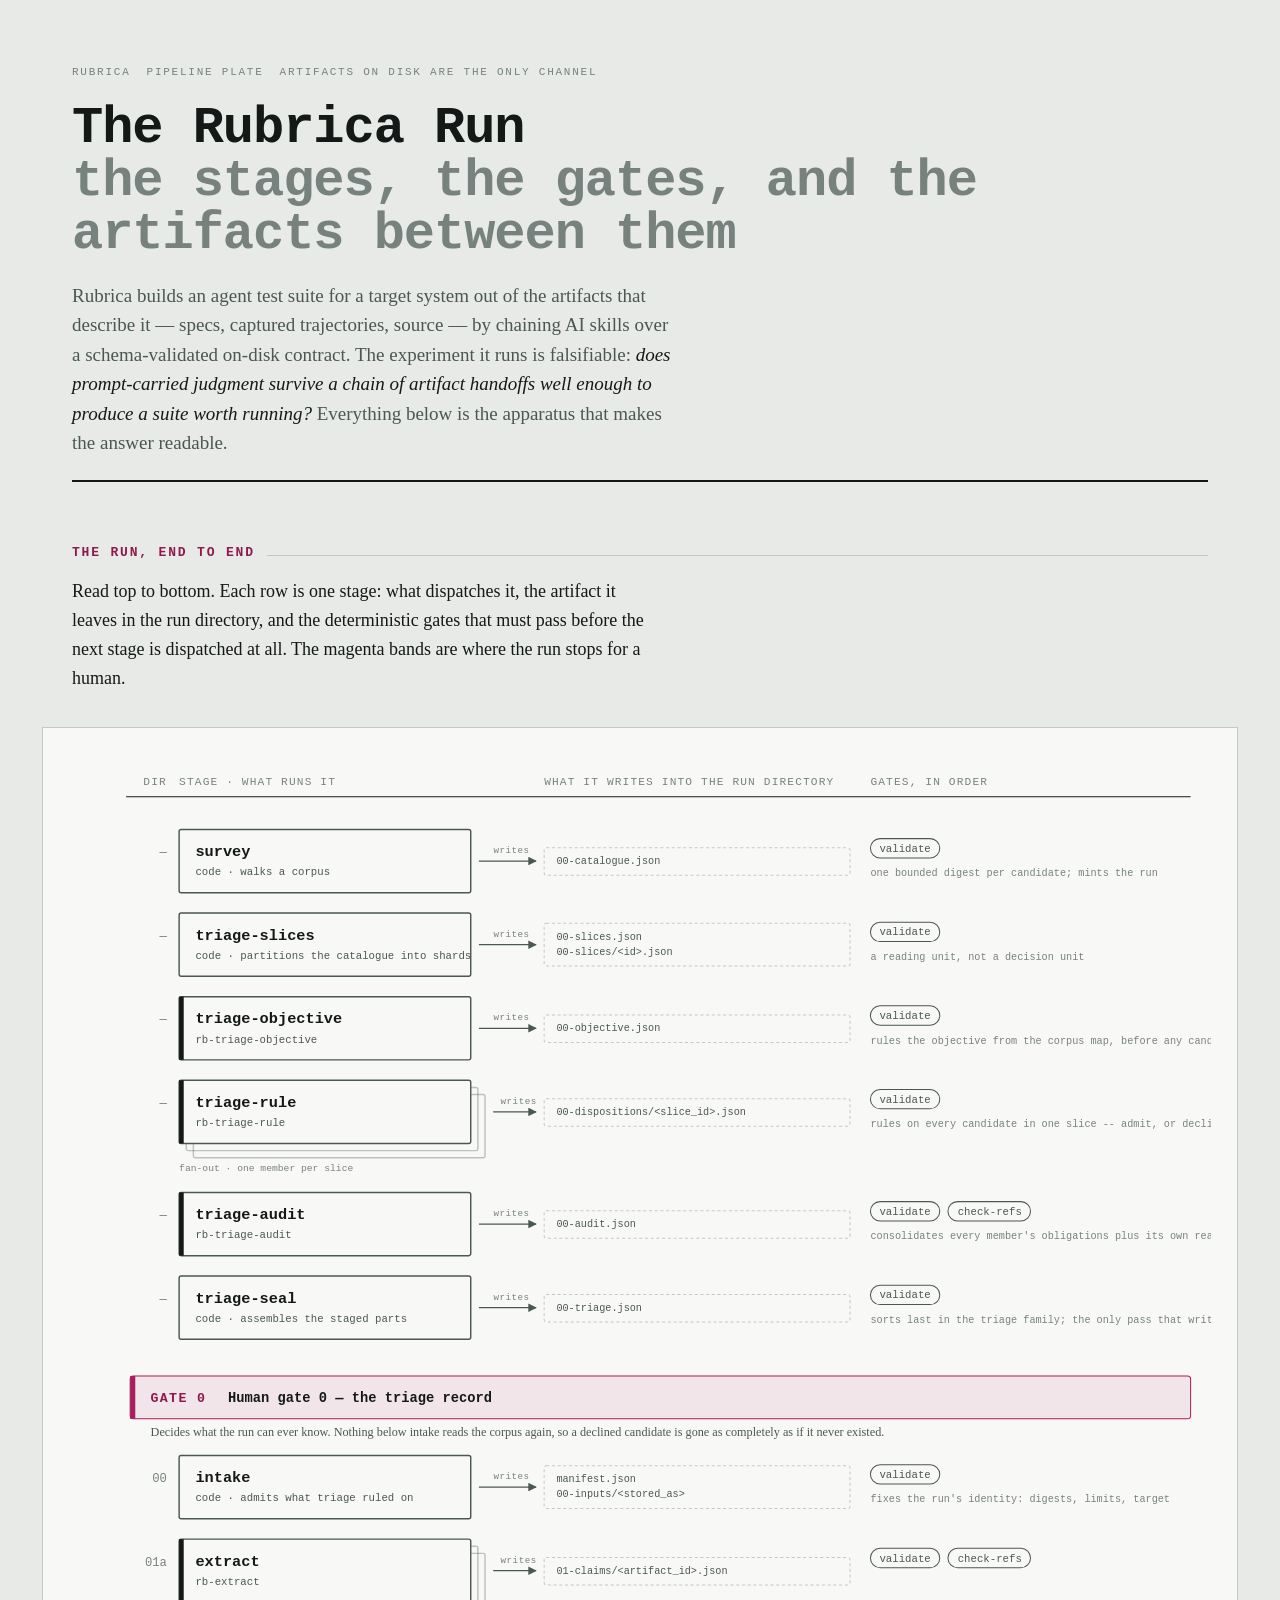
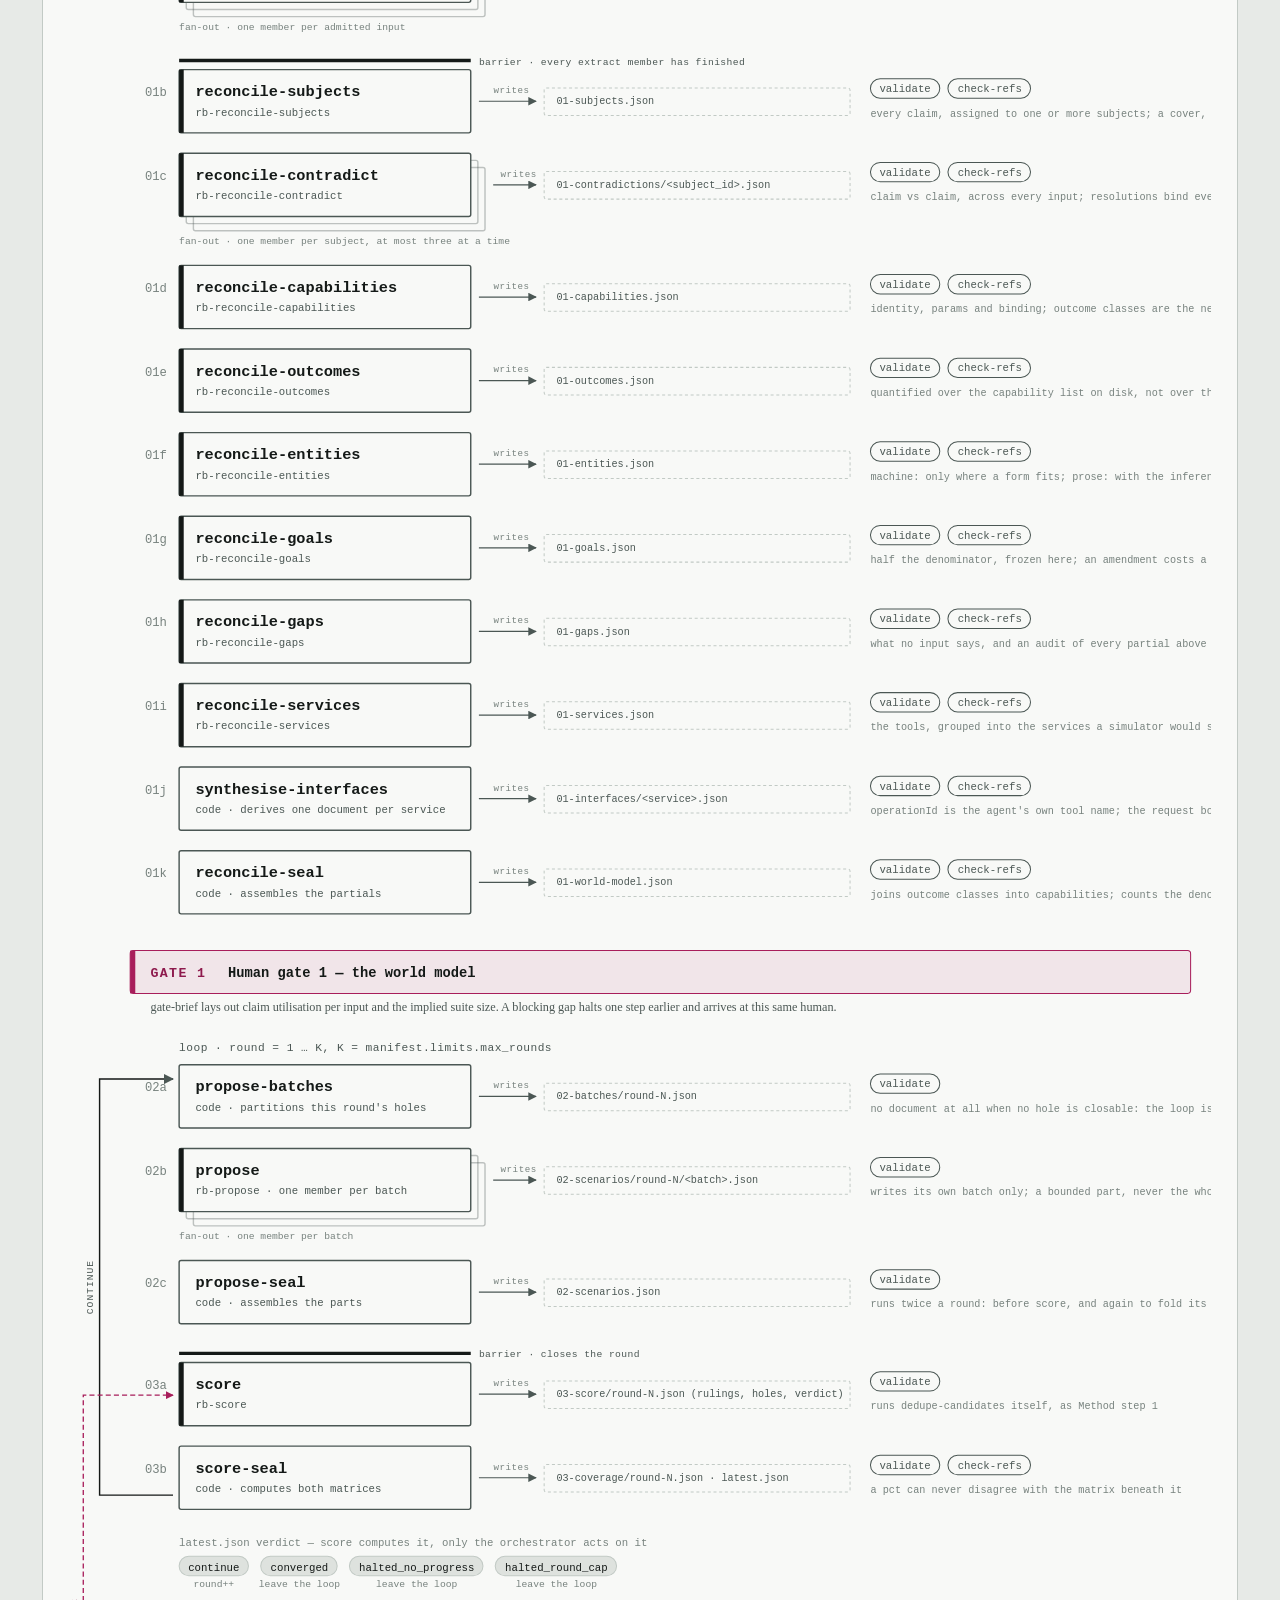
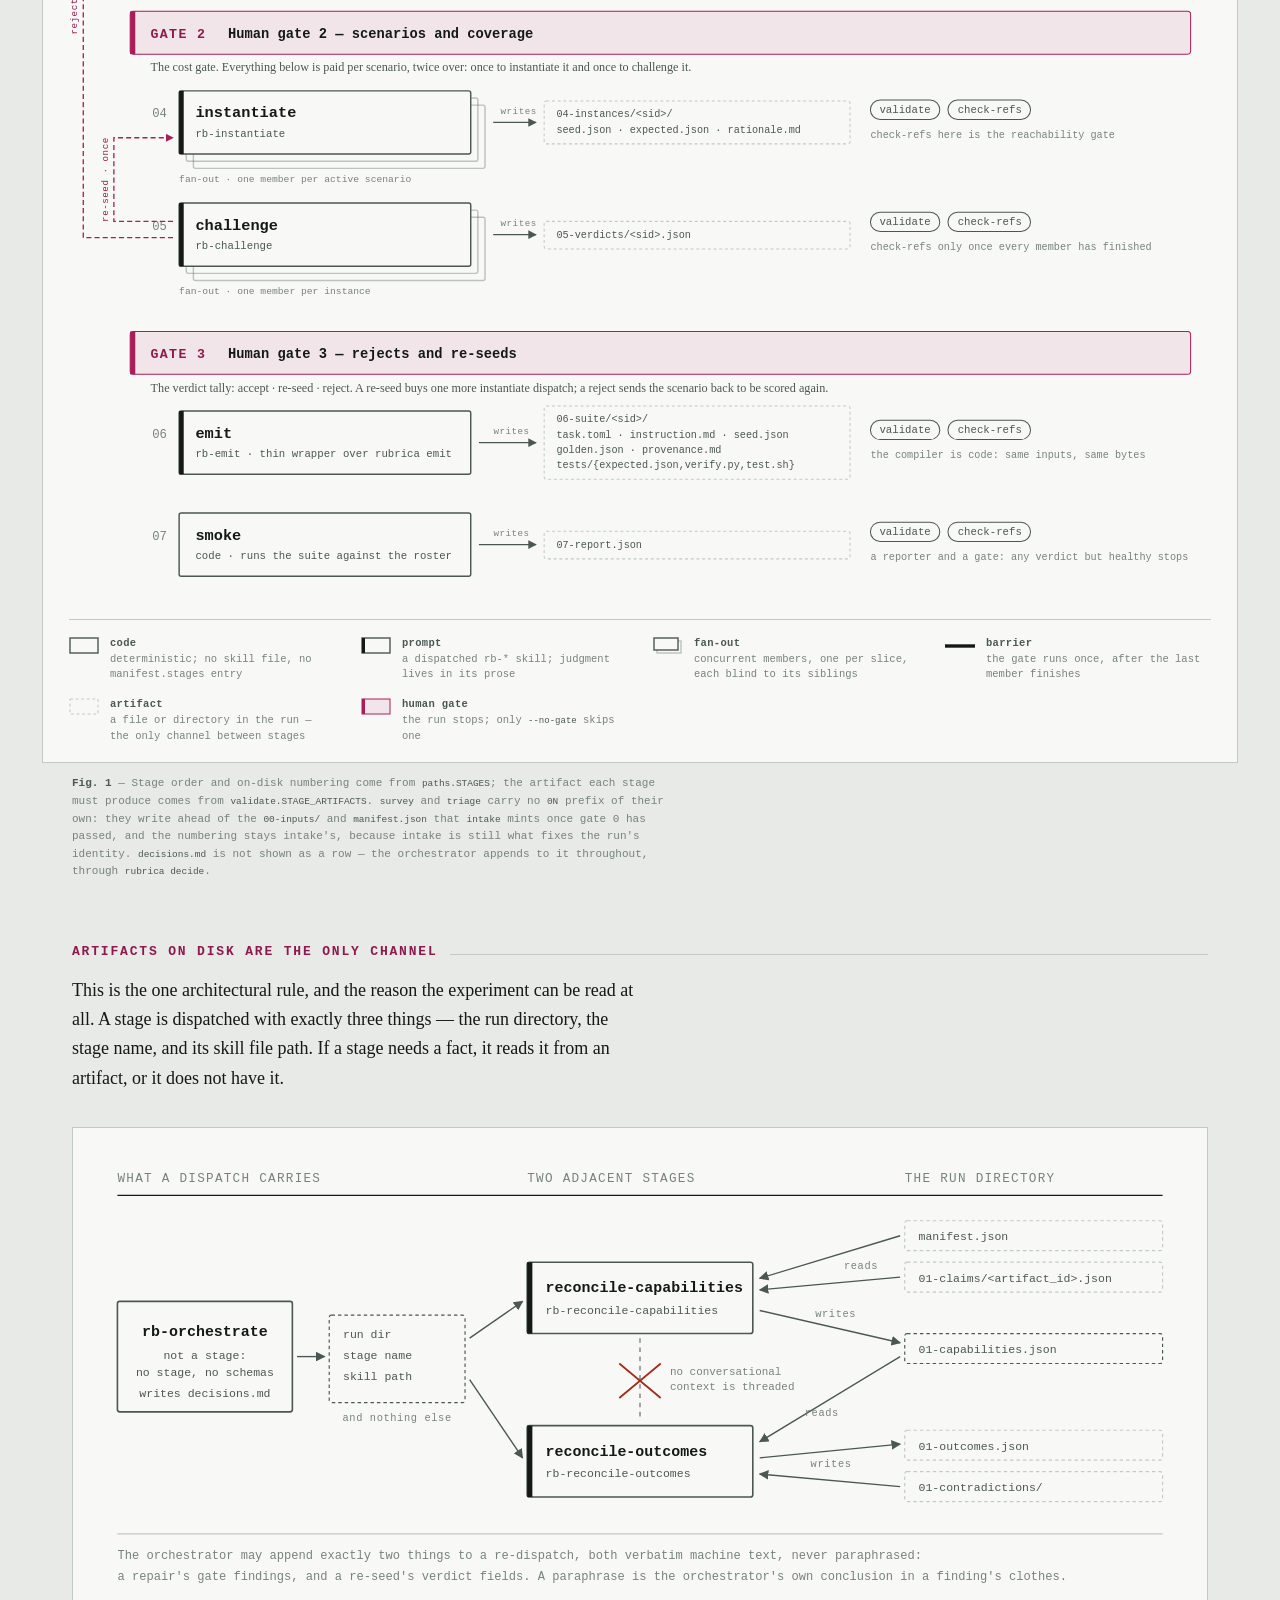
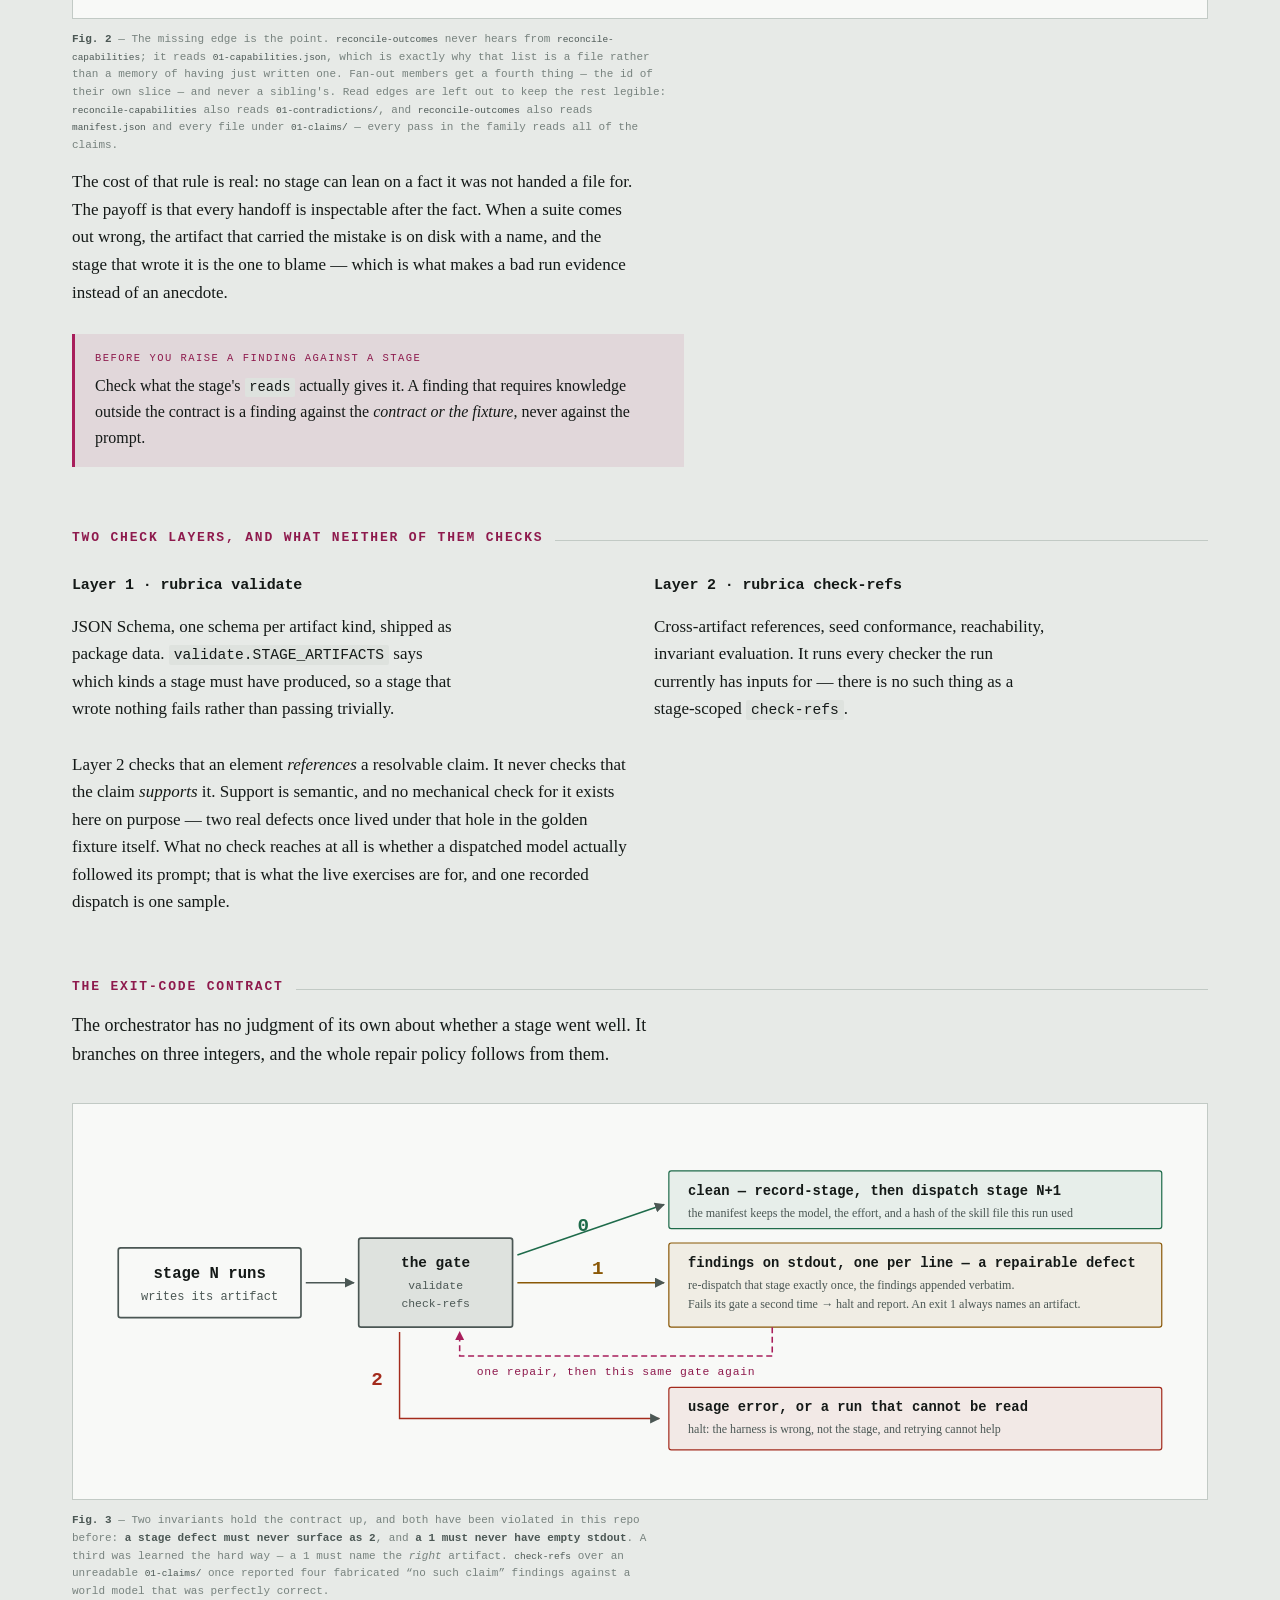
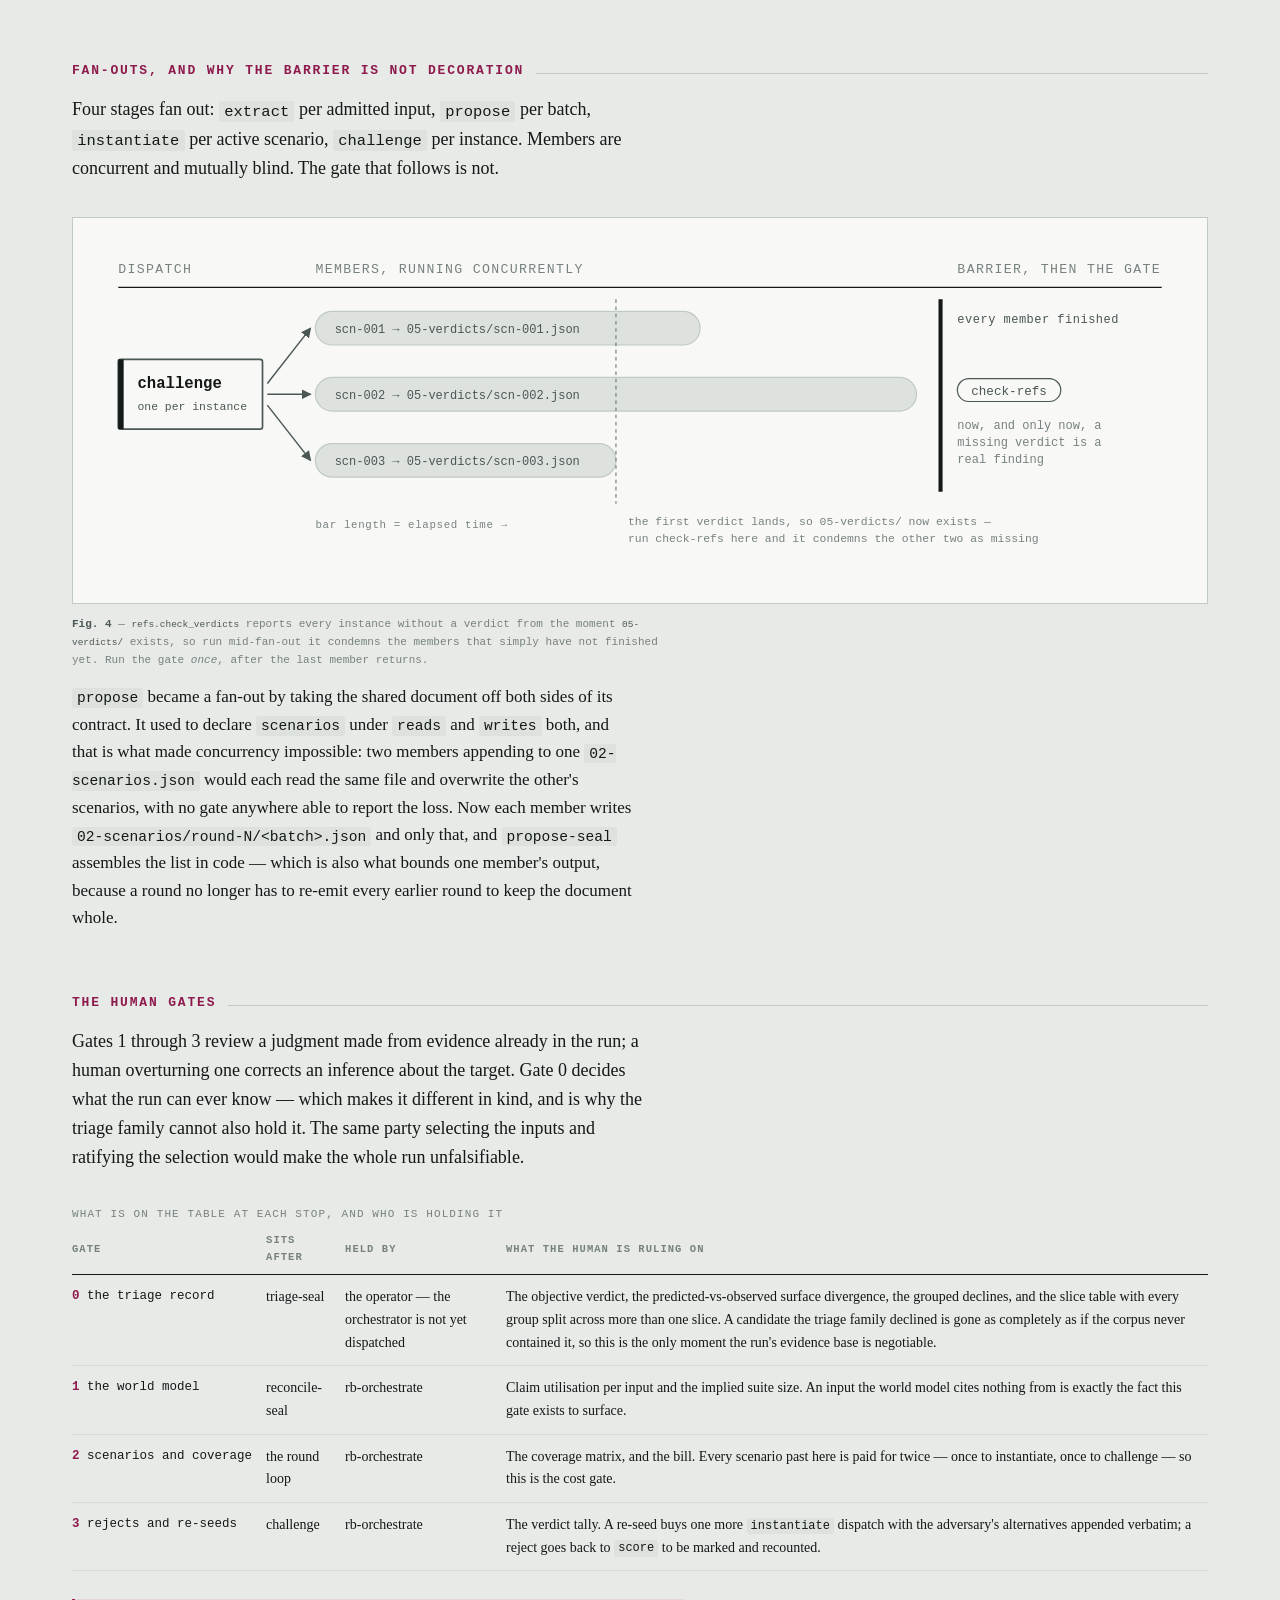
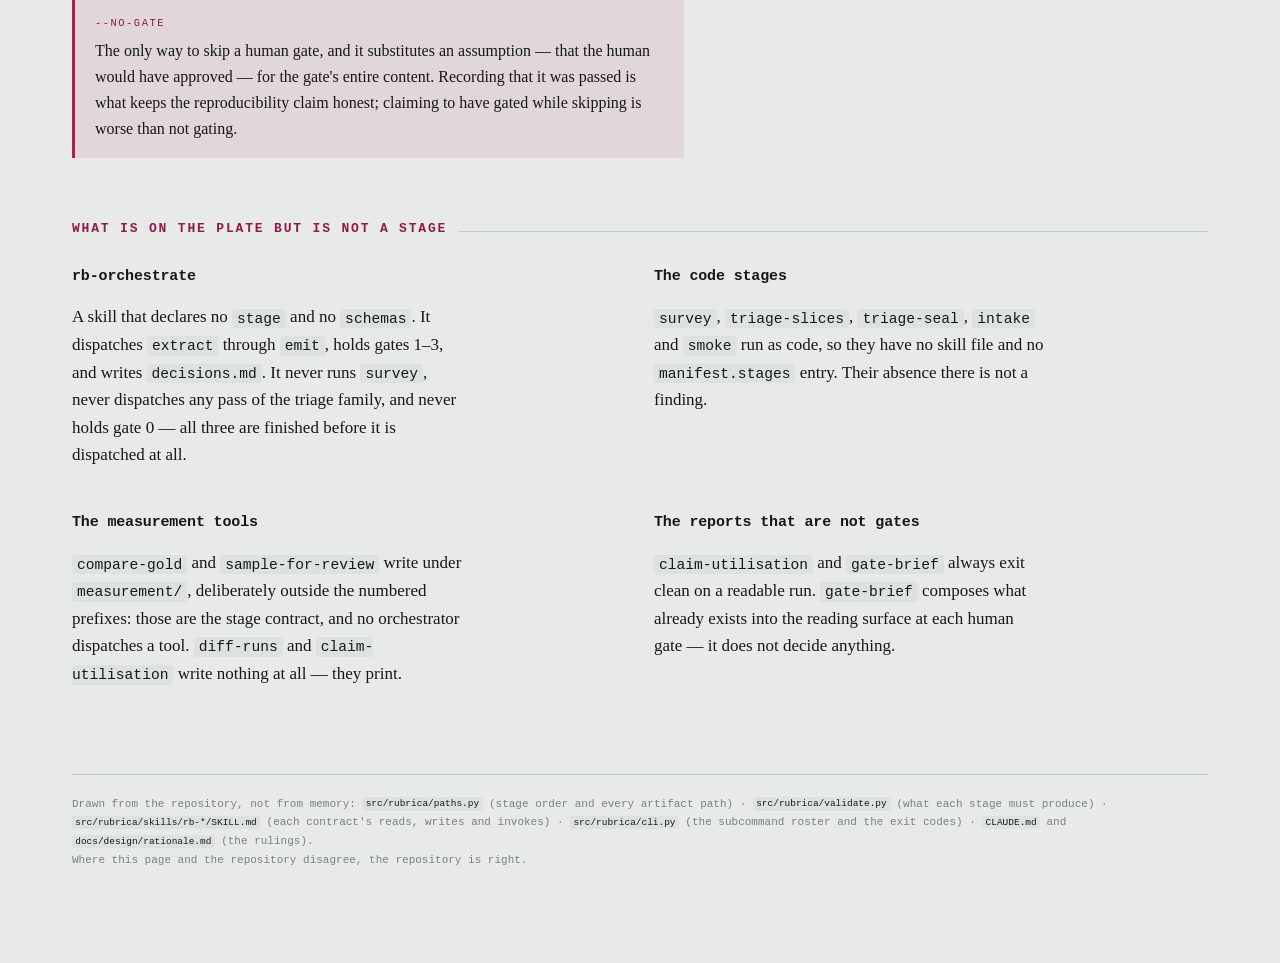
==== commit 7be066fe: "docs: Run check-refs at extract's gate, where the missing member is caught Before this, the missing-" ====
--- a/docs/concepts/pipeline-diagram.html
+++ b/docs/concepts/pipeline-diagram.html
@@ -342,6 +342,7 @@
 <rect x="466" y="788" width="300" height="27" rx="2" class="artifact"/>
 <text x="478" y="804" class="art-t" text-anchor="start" font-size="10">01-claims/&lt;artifact_id&gt;.json</text>
 <rect x="786" y="779" width="68" height="19" rx="9.5" class="g-pill"/><text x="820" y="792" class="g-pill-t" text-anchor="middle" font-size="10.5">validate</text>
+<rect x="862" y="779" width="81" height="19" rx="9.5" class="g-pill"/><text x="903" y="792" class="g-pill-t" text-anchor="middle" font-size="10.5">check-refs</text>
 <line x1="108" y1="889" x2="394" y2="889" class="barrier"/>
 <text x="402" y="893" class="barrier-t" text-anchor="start" font-size="9.5">barrier · every extract member has finished</text>
 <text x="96" y="924" class="dir" text-anchor="end" font-size="12">01b</text>
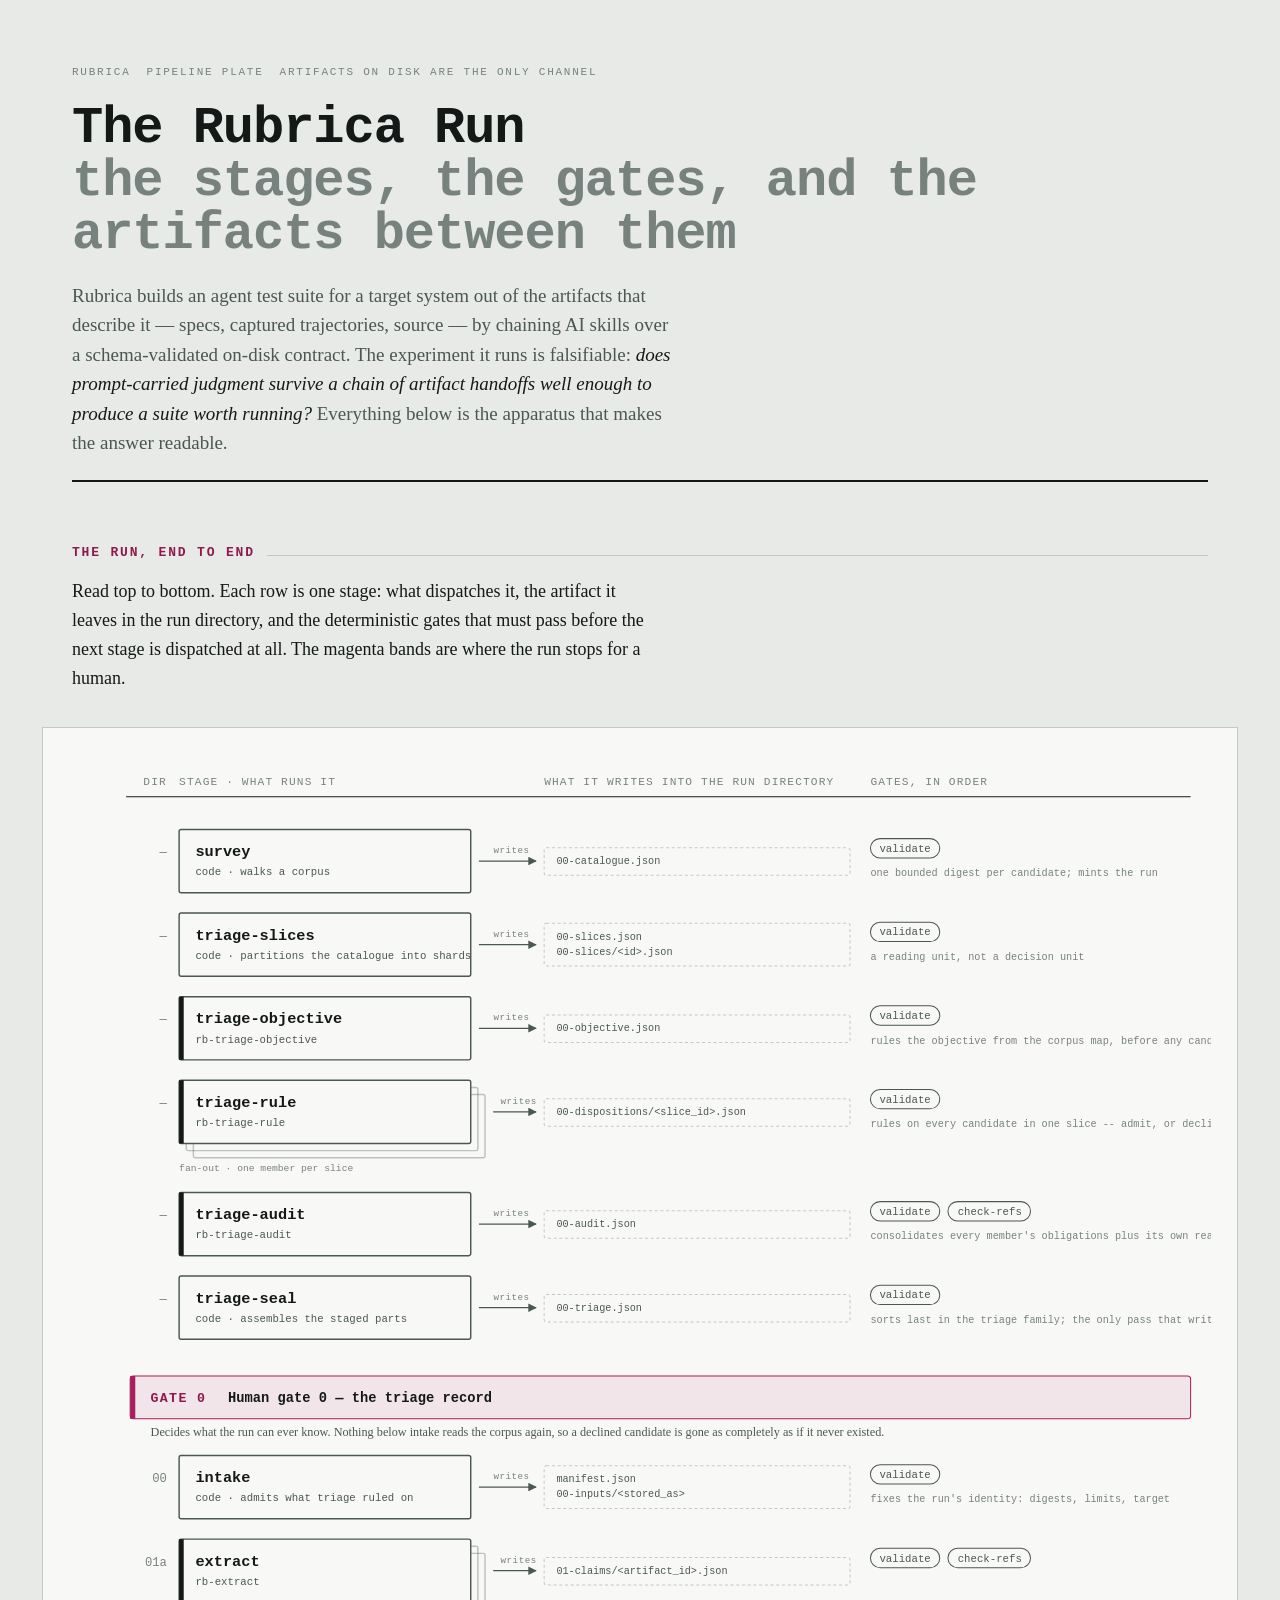
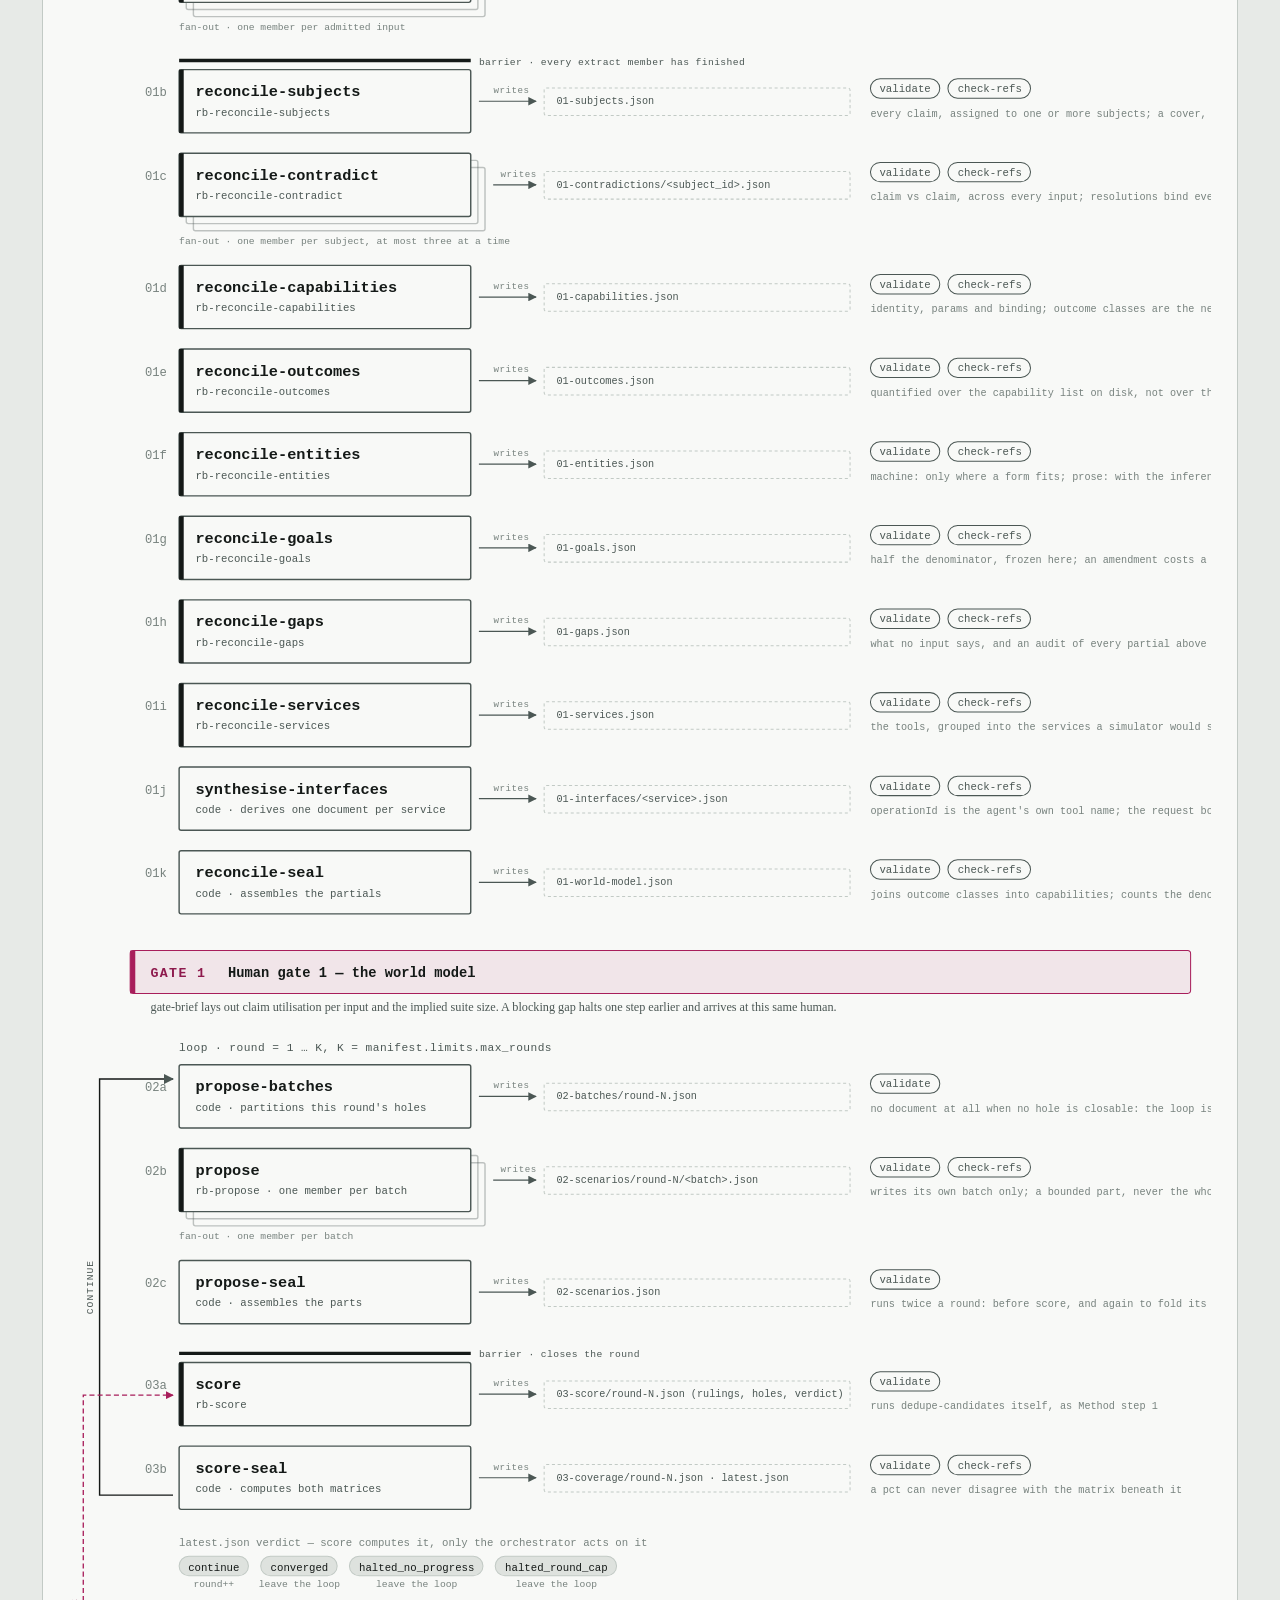
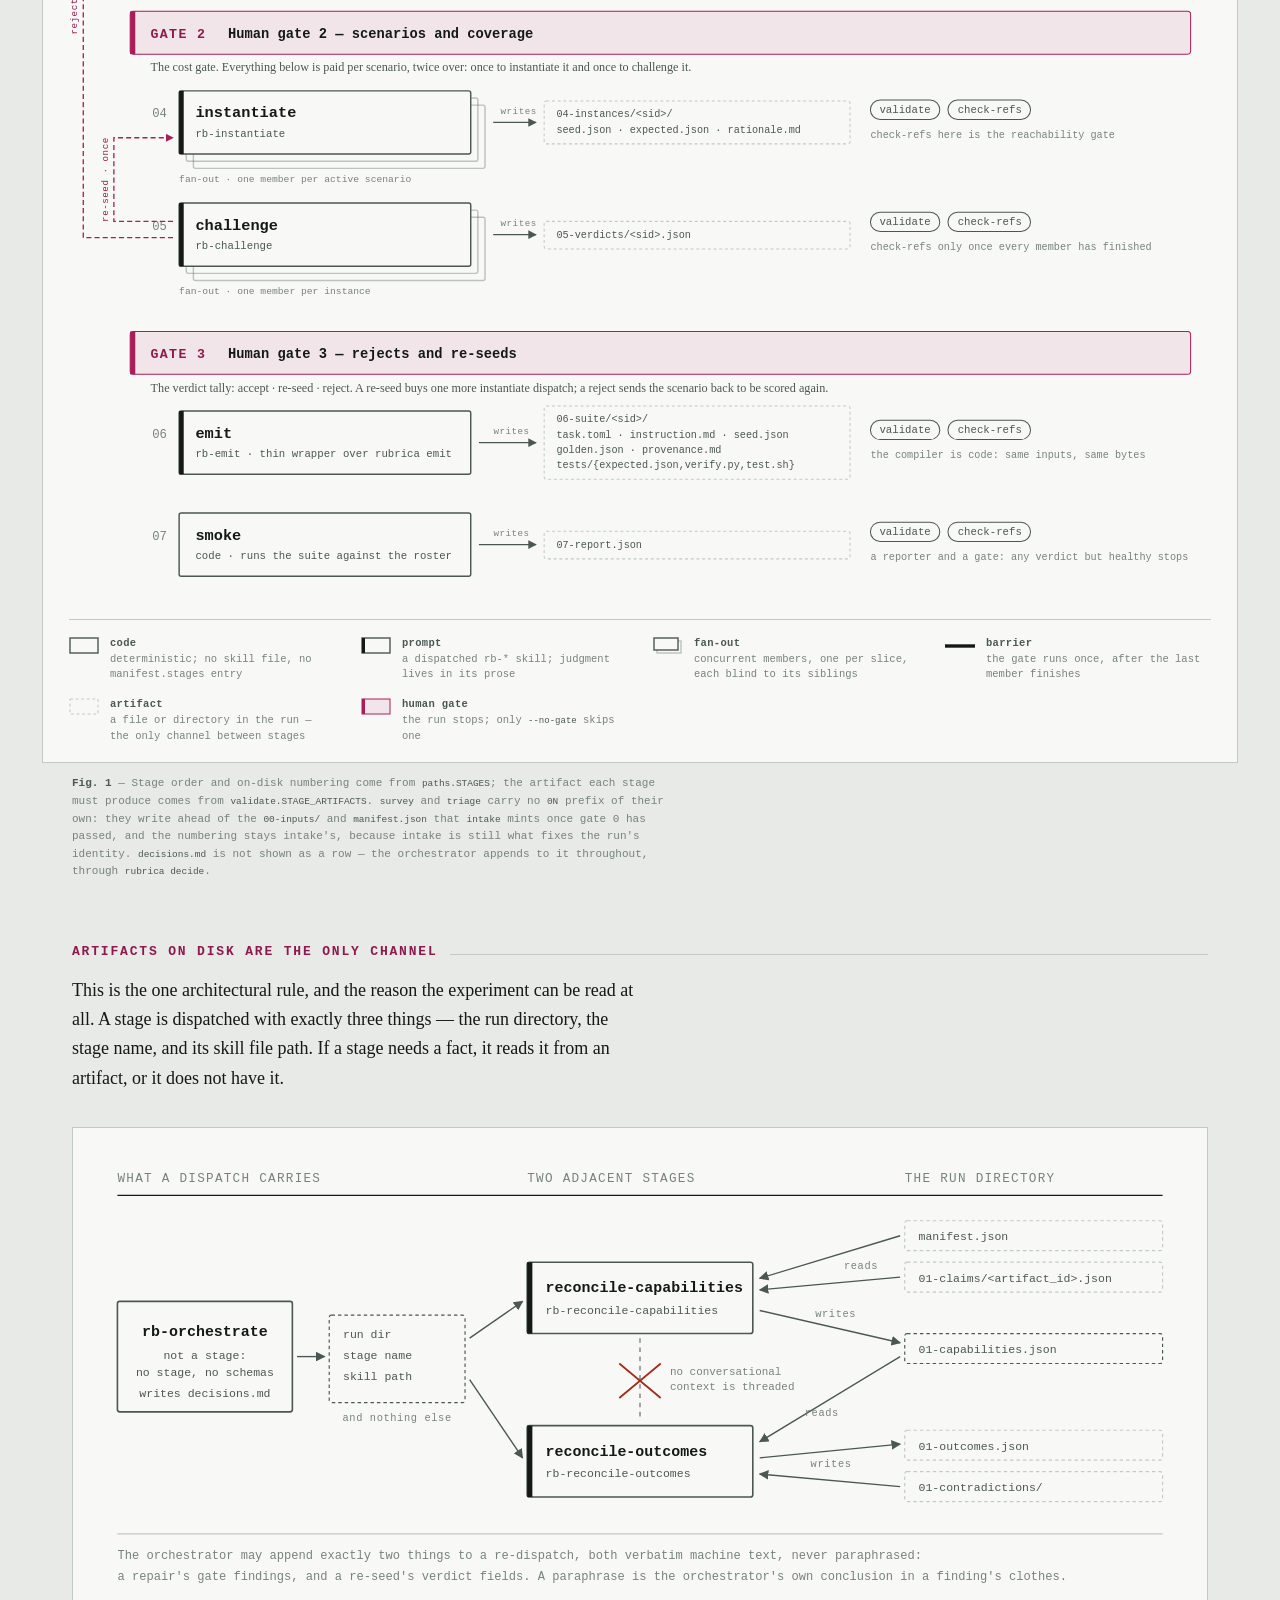
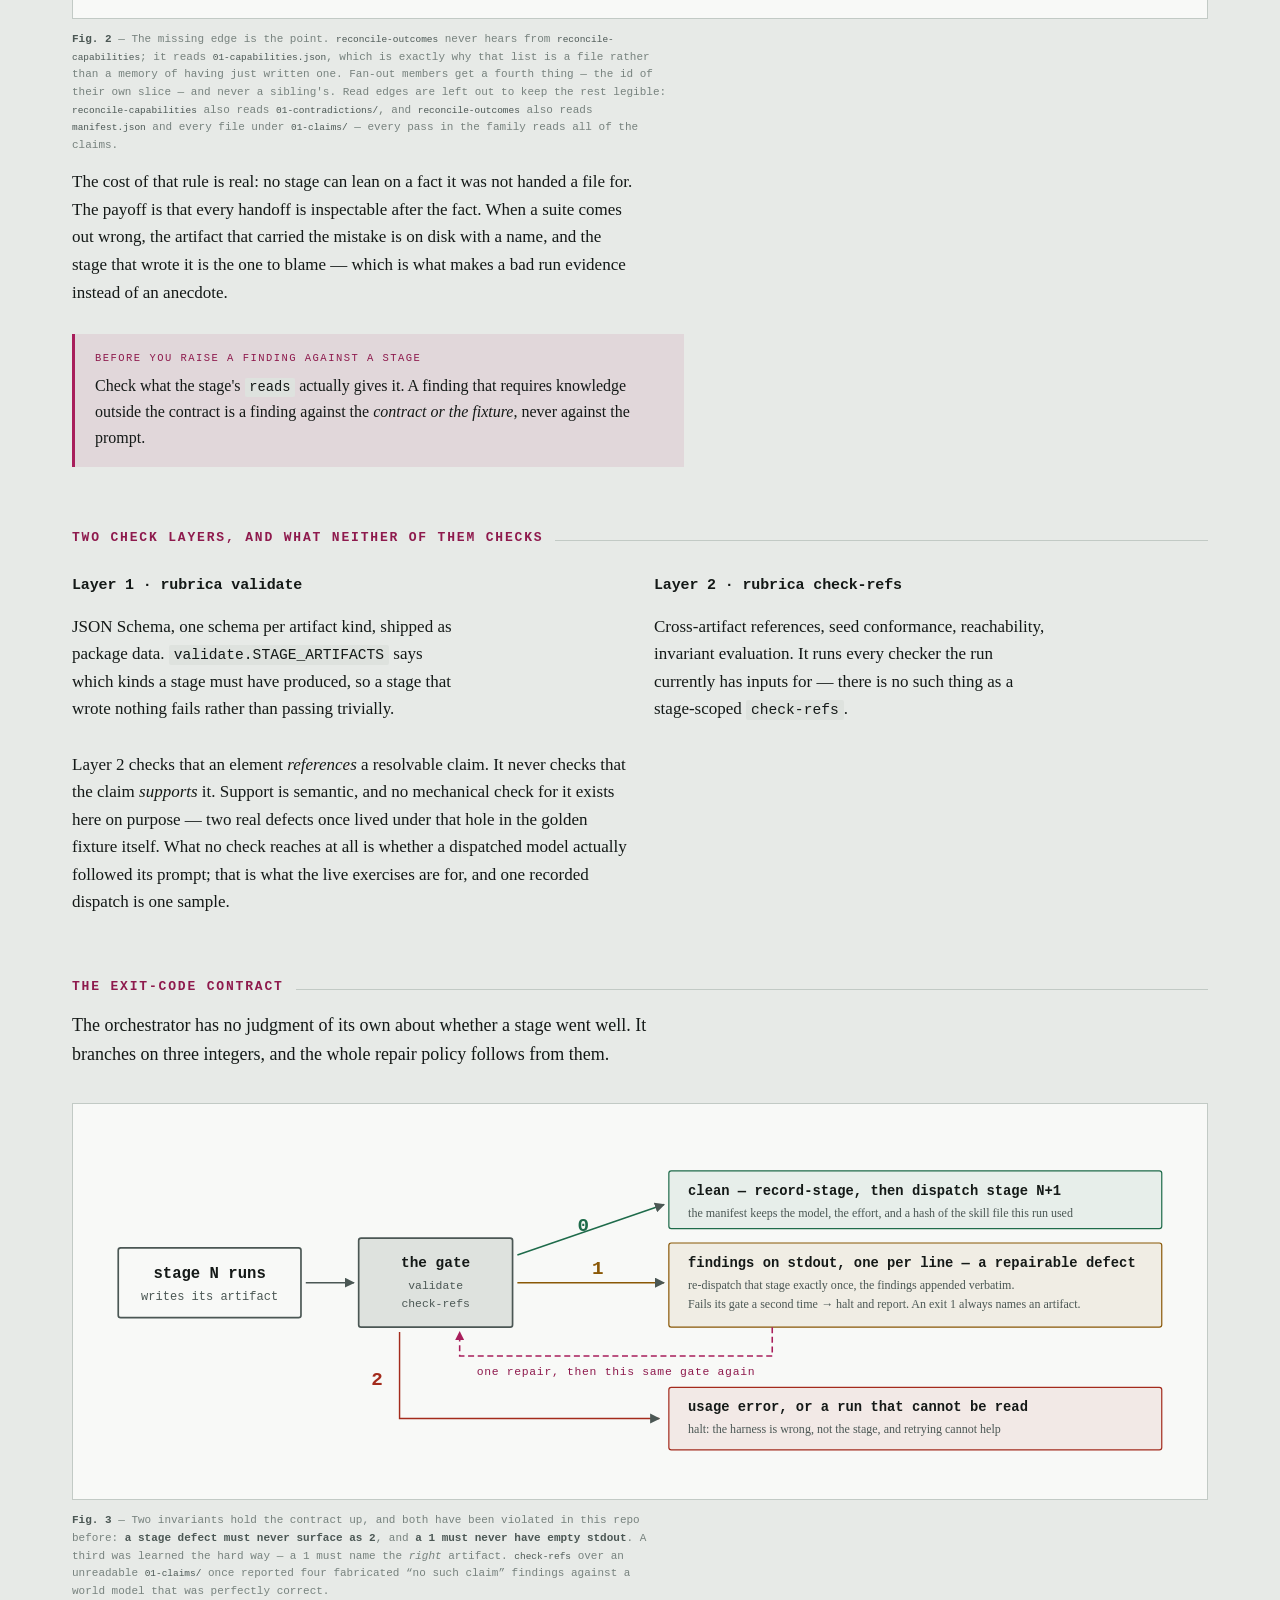
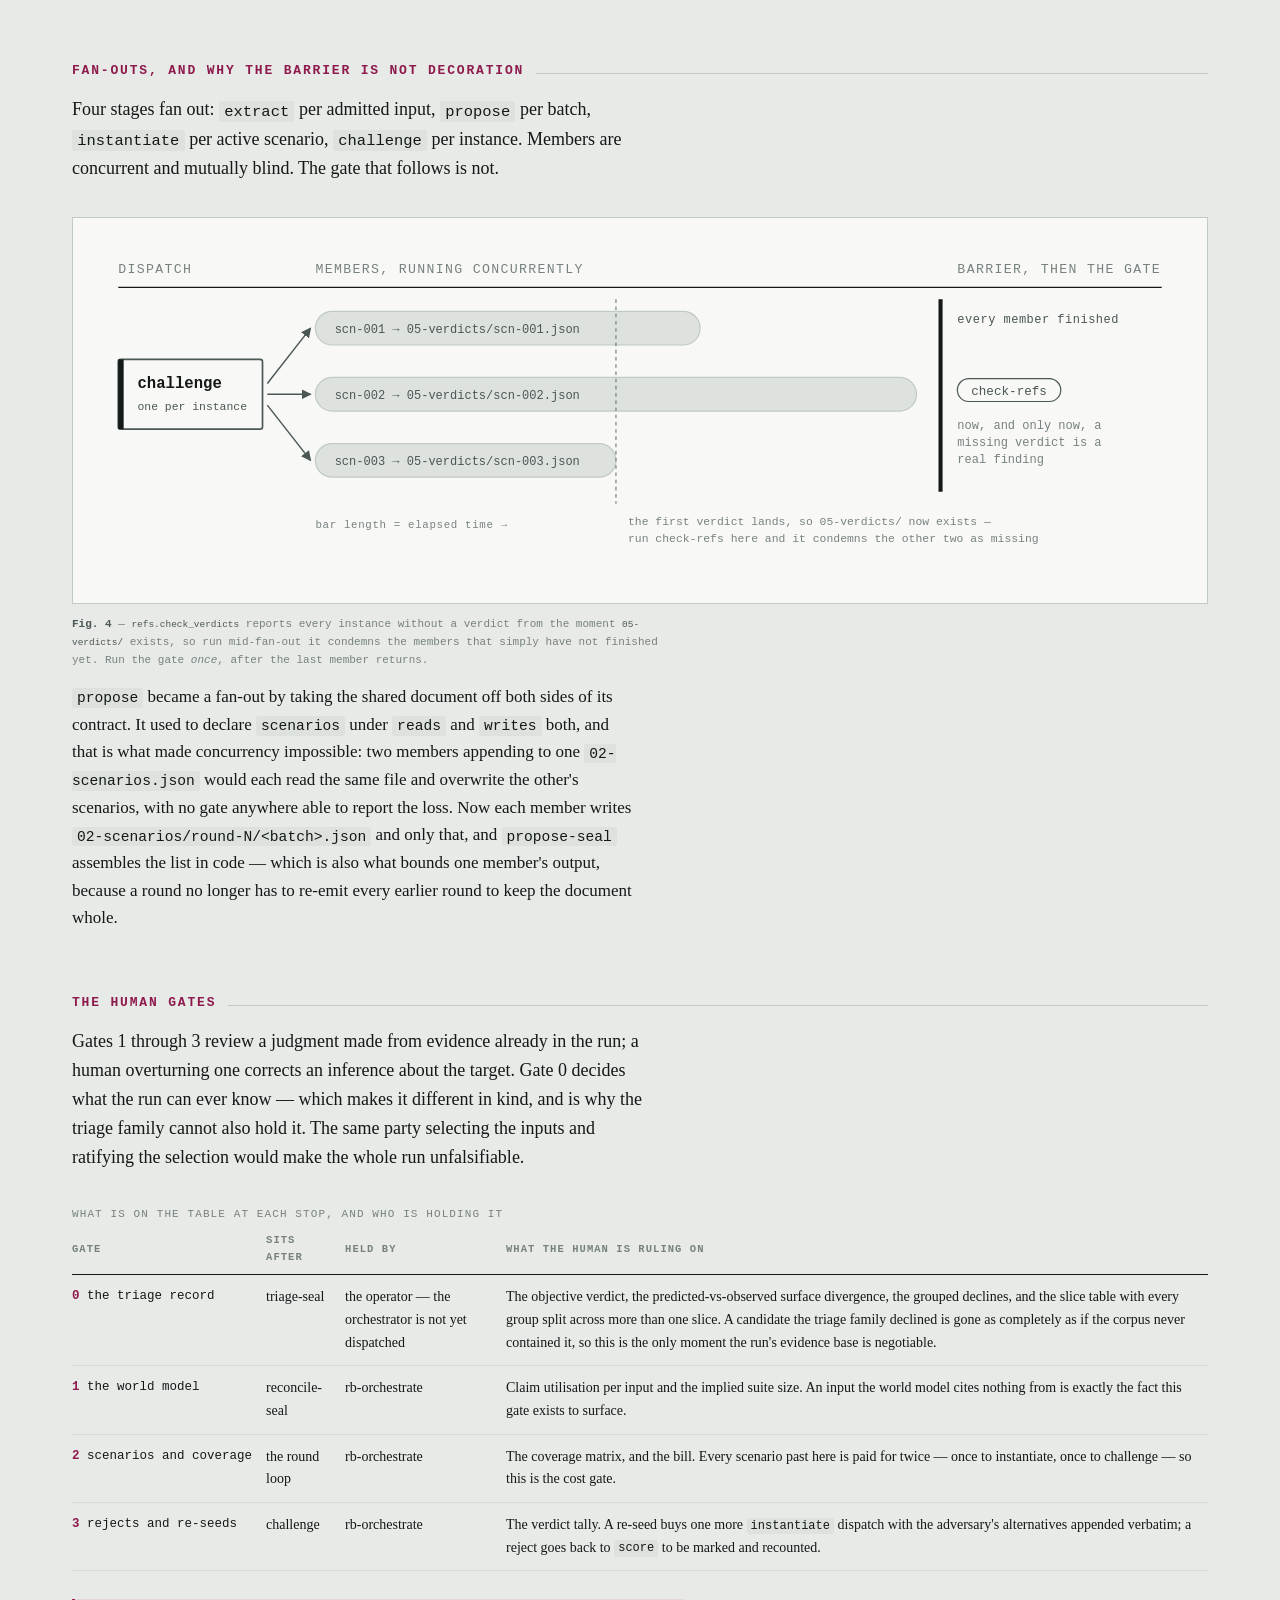
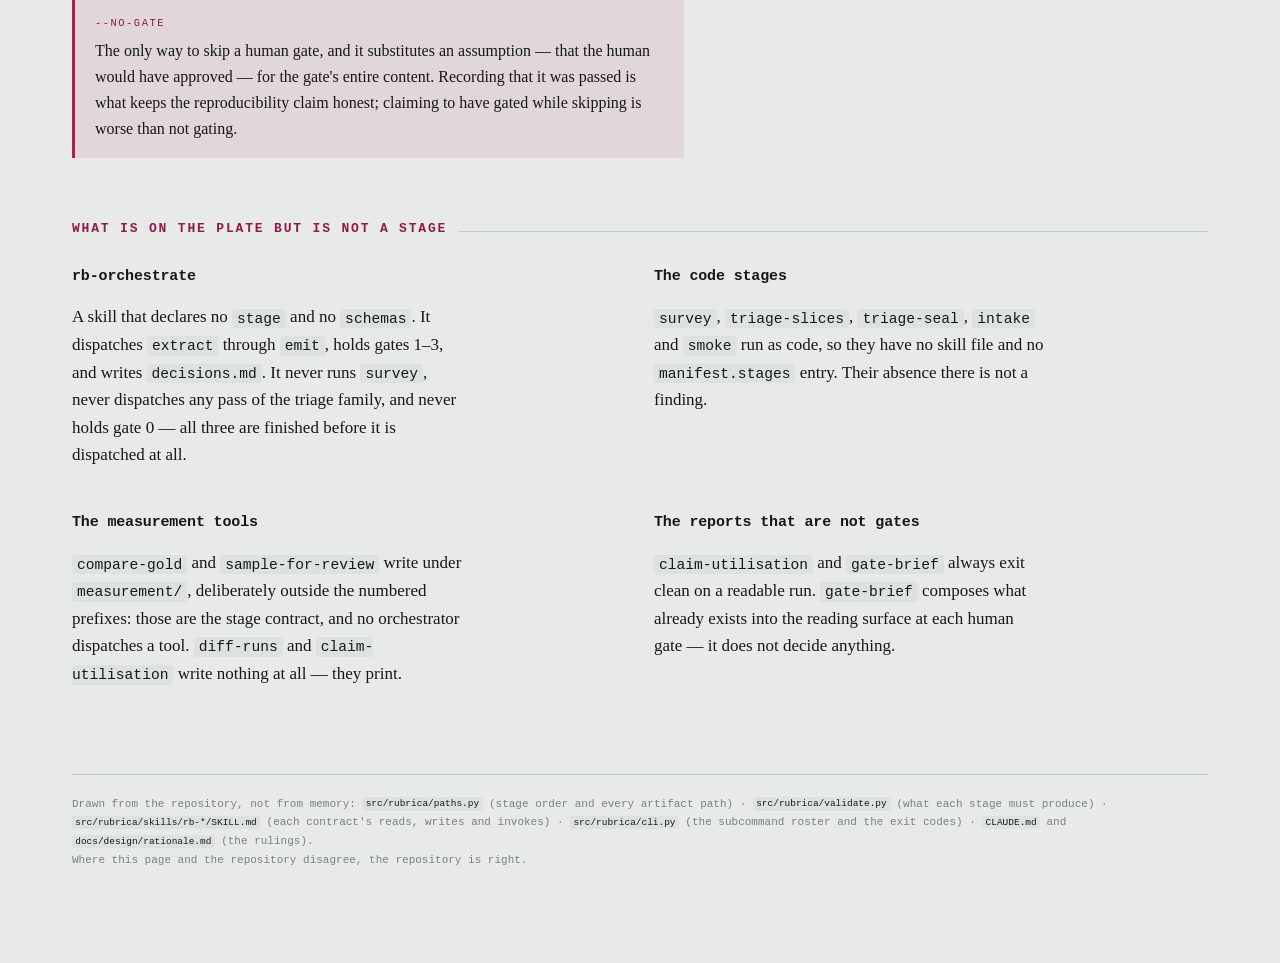
==== commit 8fc17a78: "docs: Gate propose with check-refs, which the orchestrator already ran The last fan-out whose docume" ====
--- a/docs/concepts/pipeline-diagram.html
+++ b/docs/concepts/pipeline-diagram.html
@@ -495,6 +495,7 @@
 <rect x="466" y="1974" width="300" height="27" rx="2" class="artifact"/>
 <text x="478" y="1990" class="art-t" text-anchor="start" font-size="10">02-scenarios/round-N/&lt;batch&gt;.json</text>
 <rect x="786" y="1965" width="68" height="19" rx="9.5" class="g-pill"/><text x="820" y="1978" class="g-pill-t" text-anchor="middle" font-size="10.5">validate</text>
+<rect x="862" y="1965" width="81" height="19" rx="9.5" class="g-pill"/><text x="903" y="1978" class="g-pill-t" text-anchor="middle" font-size="10.5">check-refs</text>
 <text x="786" y="2002" class="g-note" text-anchor="start" font-size="10">writes its own batch only; a bounded part, never the whole list</text>
 <text x="96" y="2092" class="dir" text-anchor="end" font-size="12">02c</text>
 <rect x="108" y="2066" width="286" height="62" rx="2" class="box-code"/>
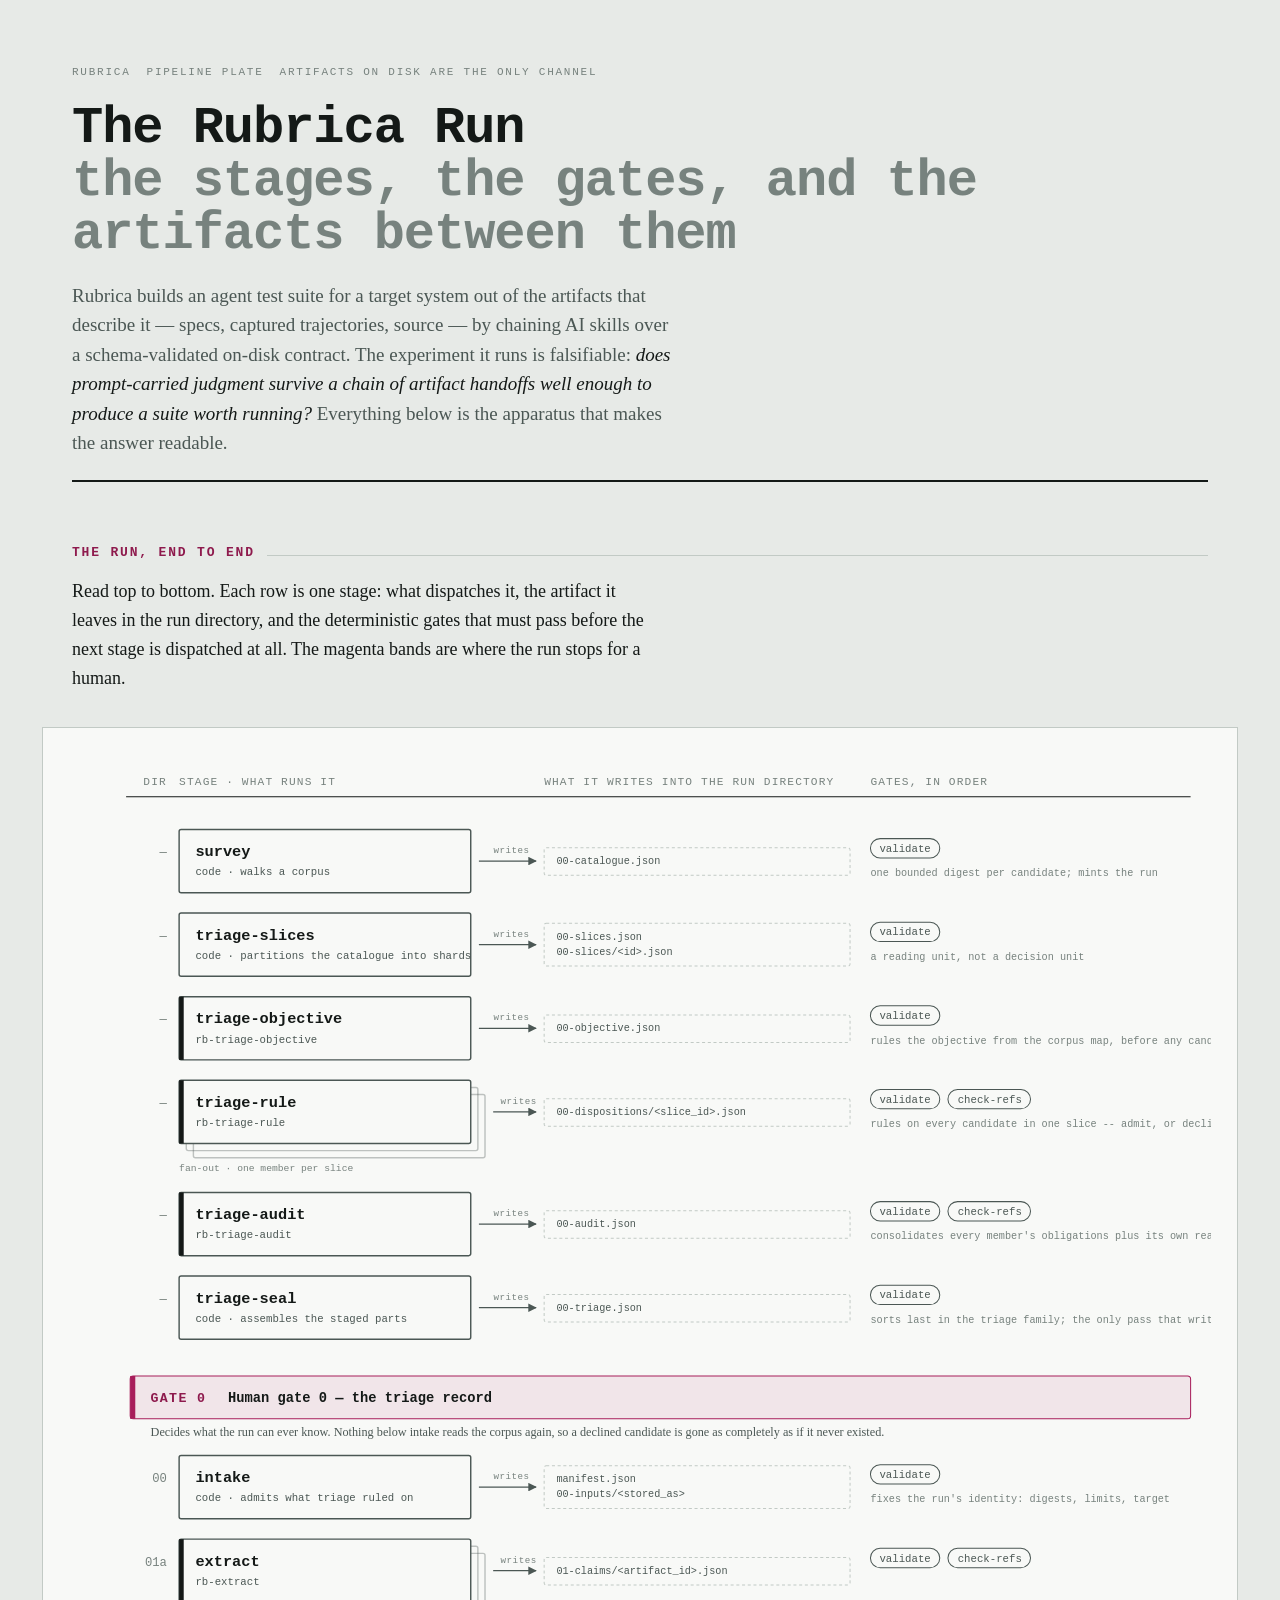
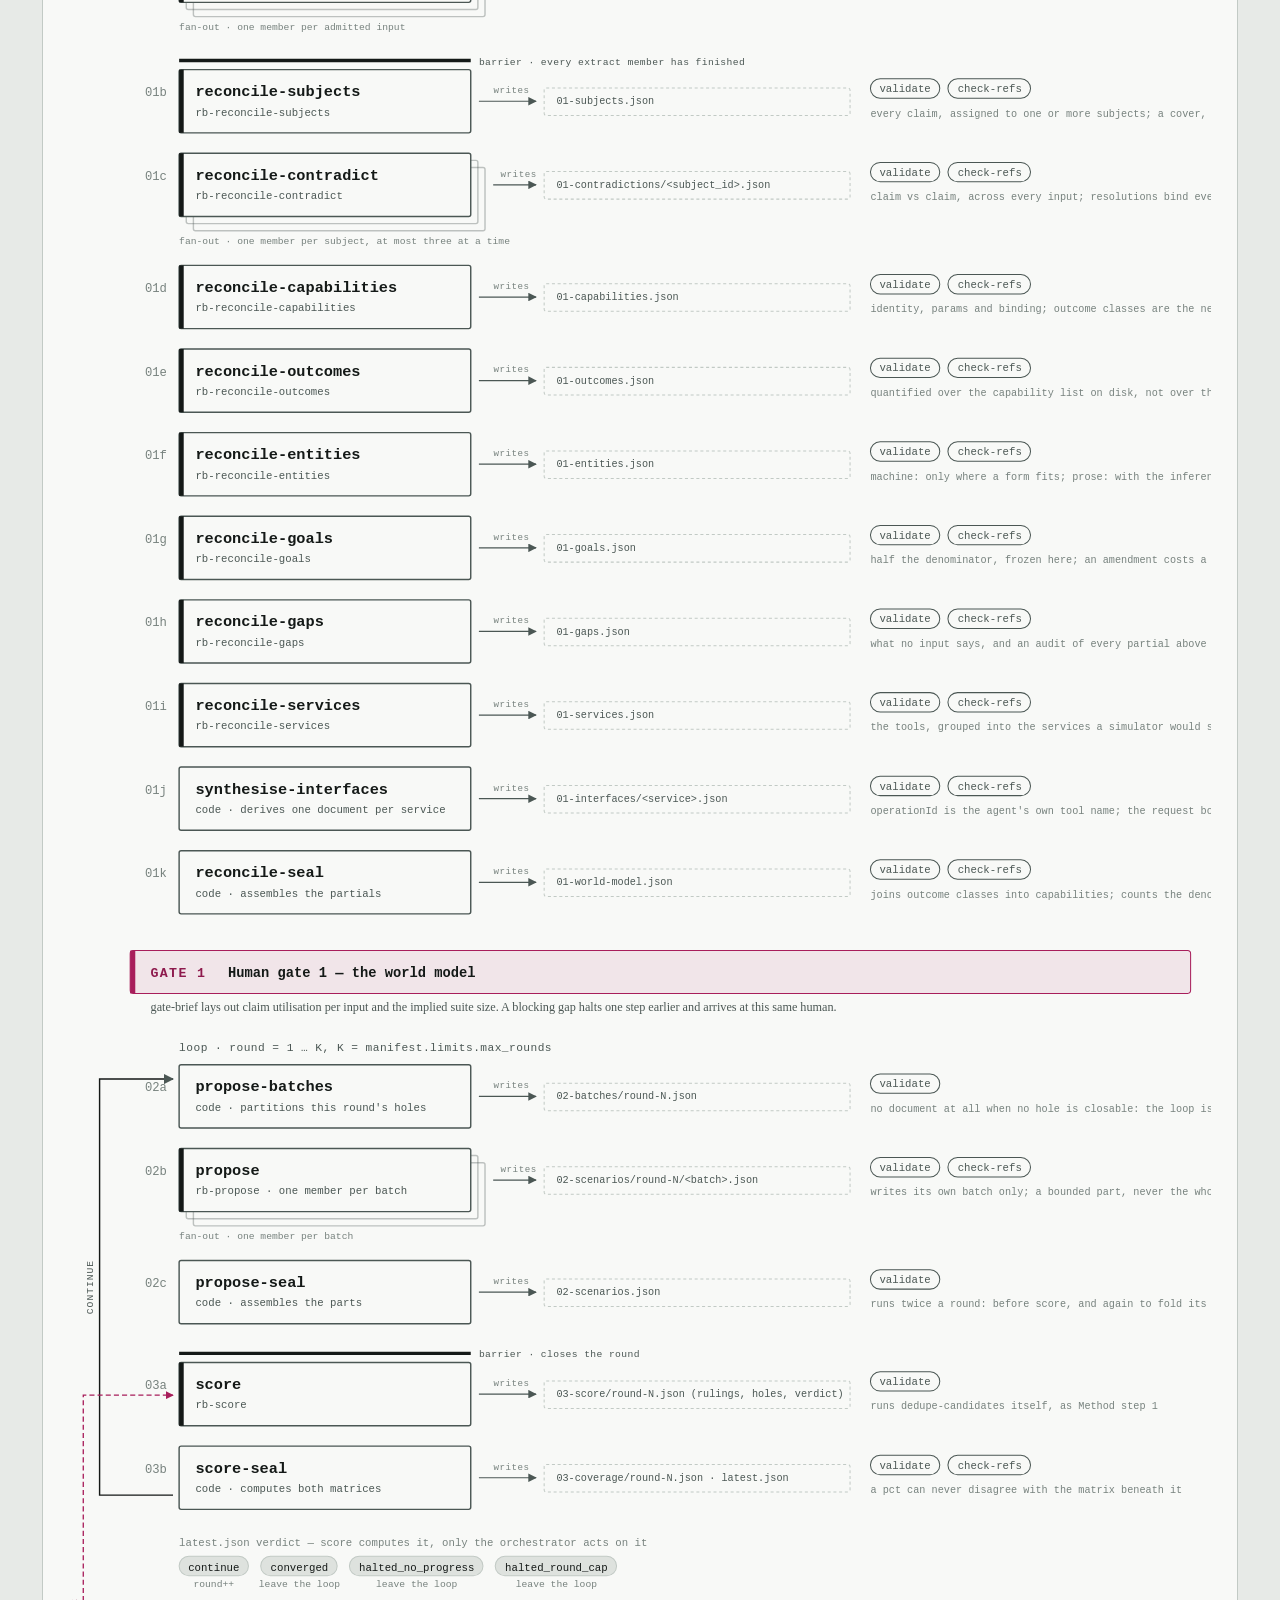
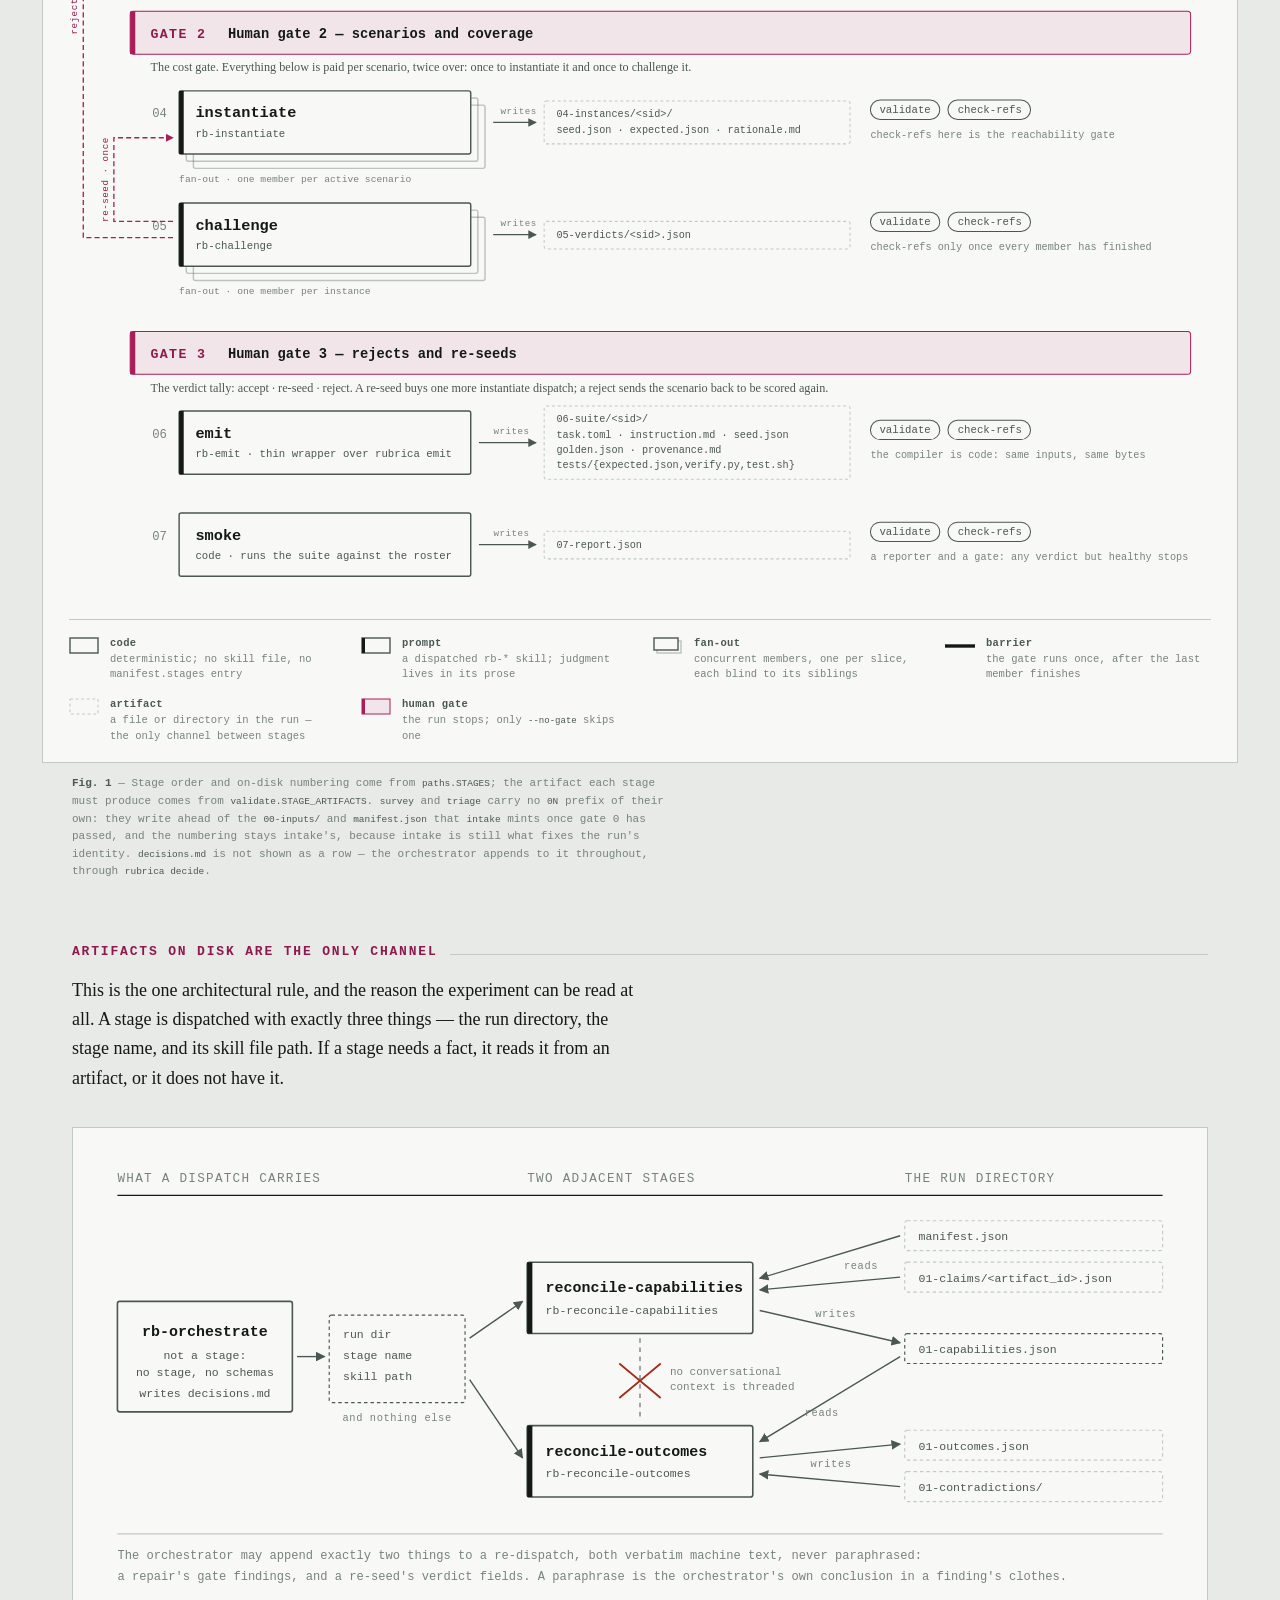
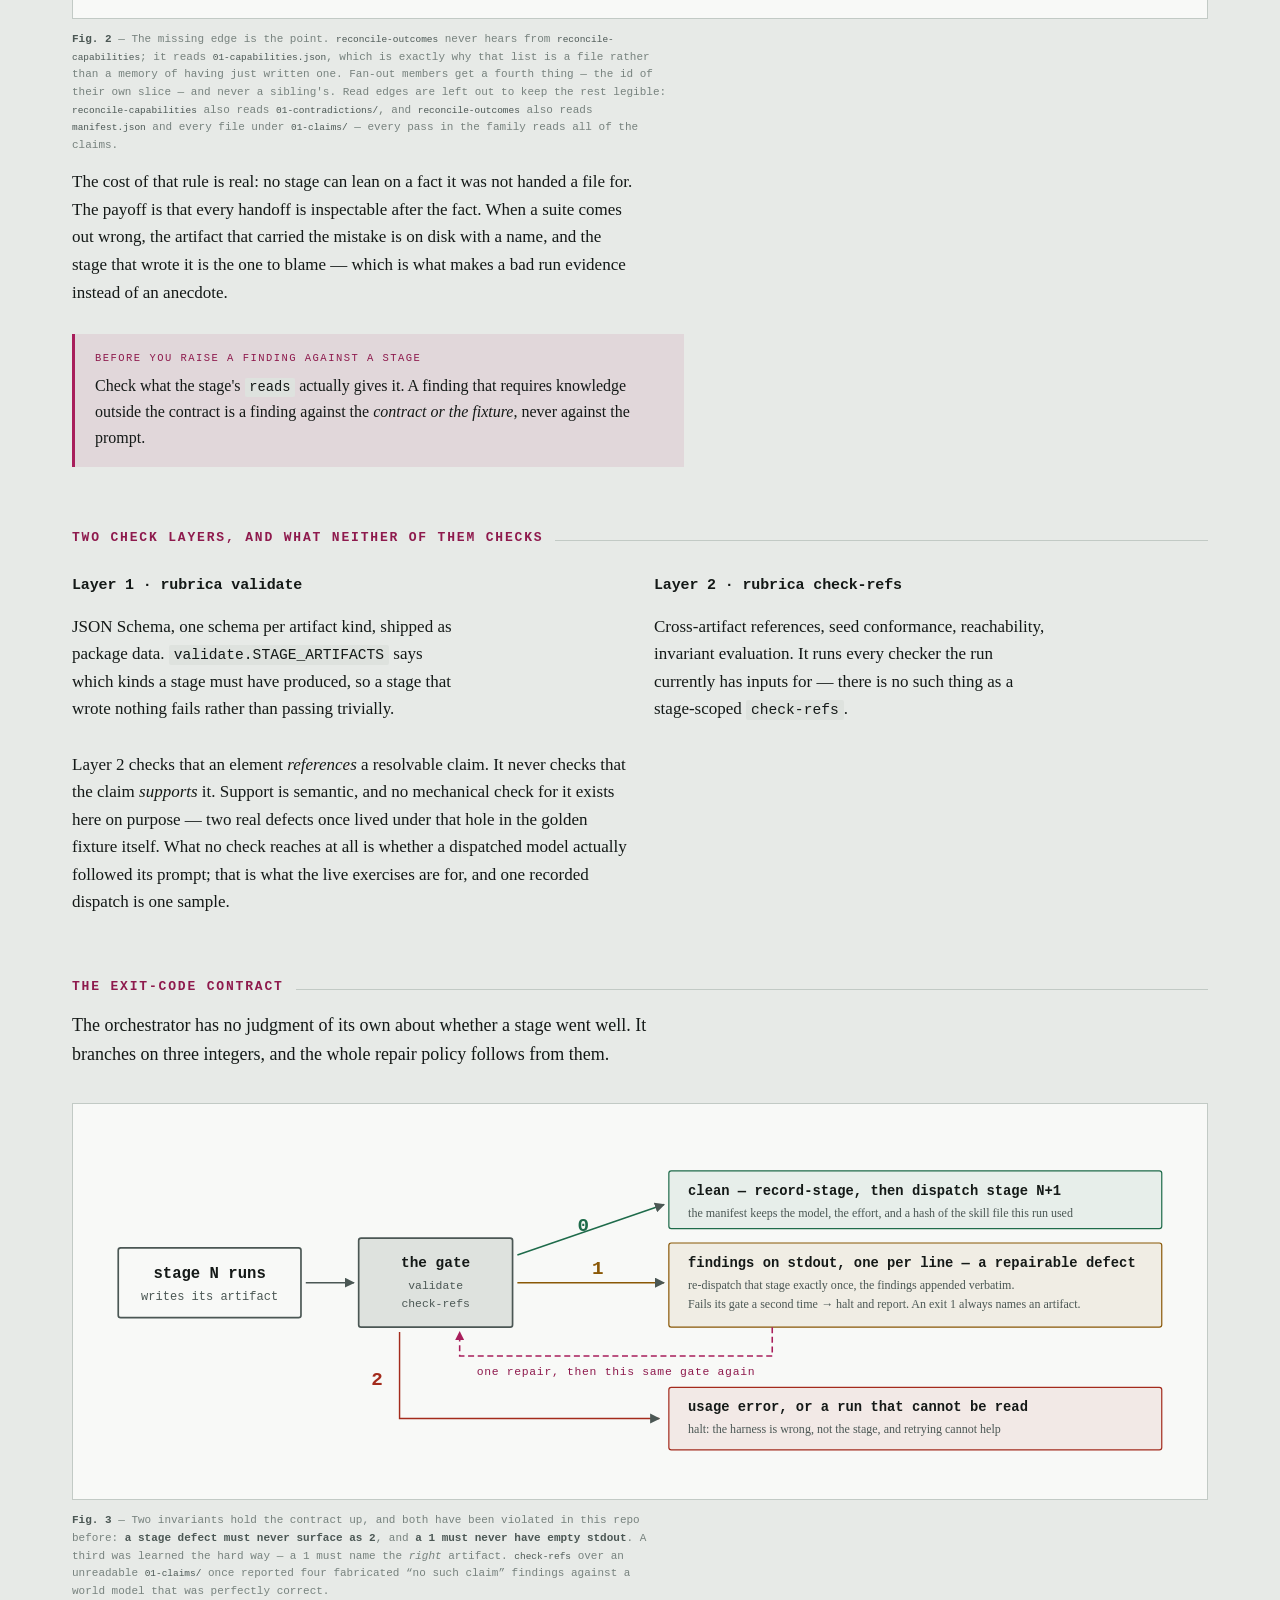
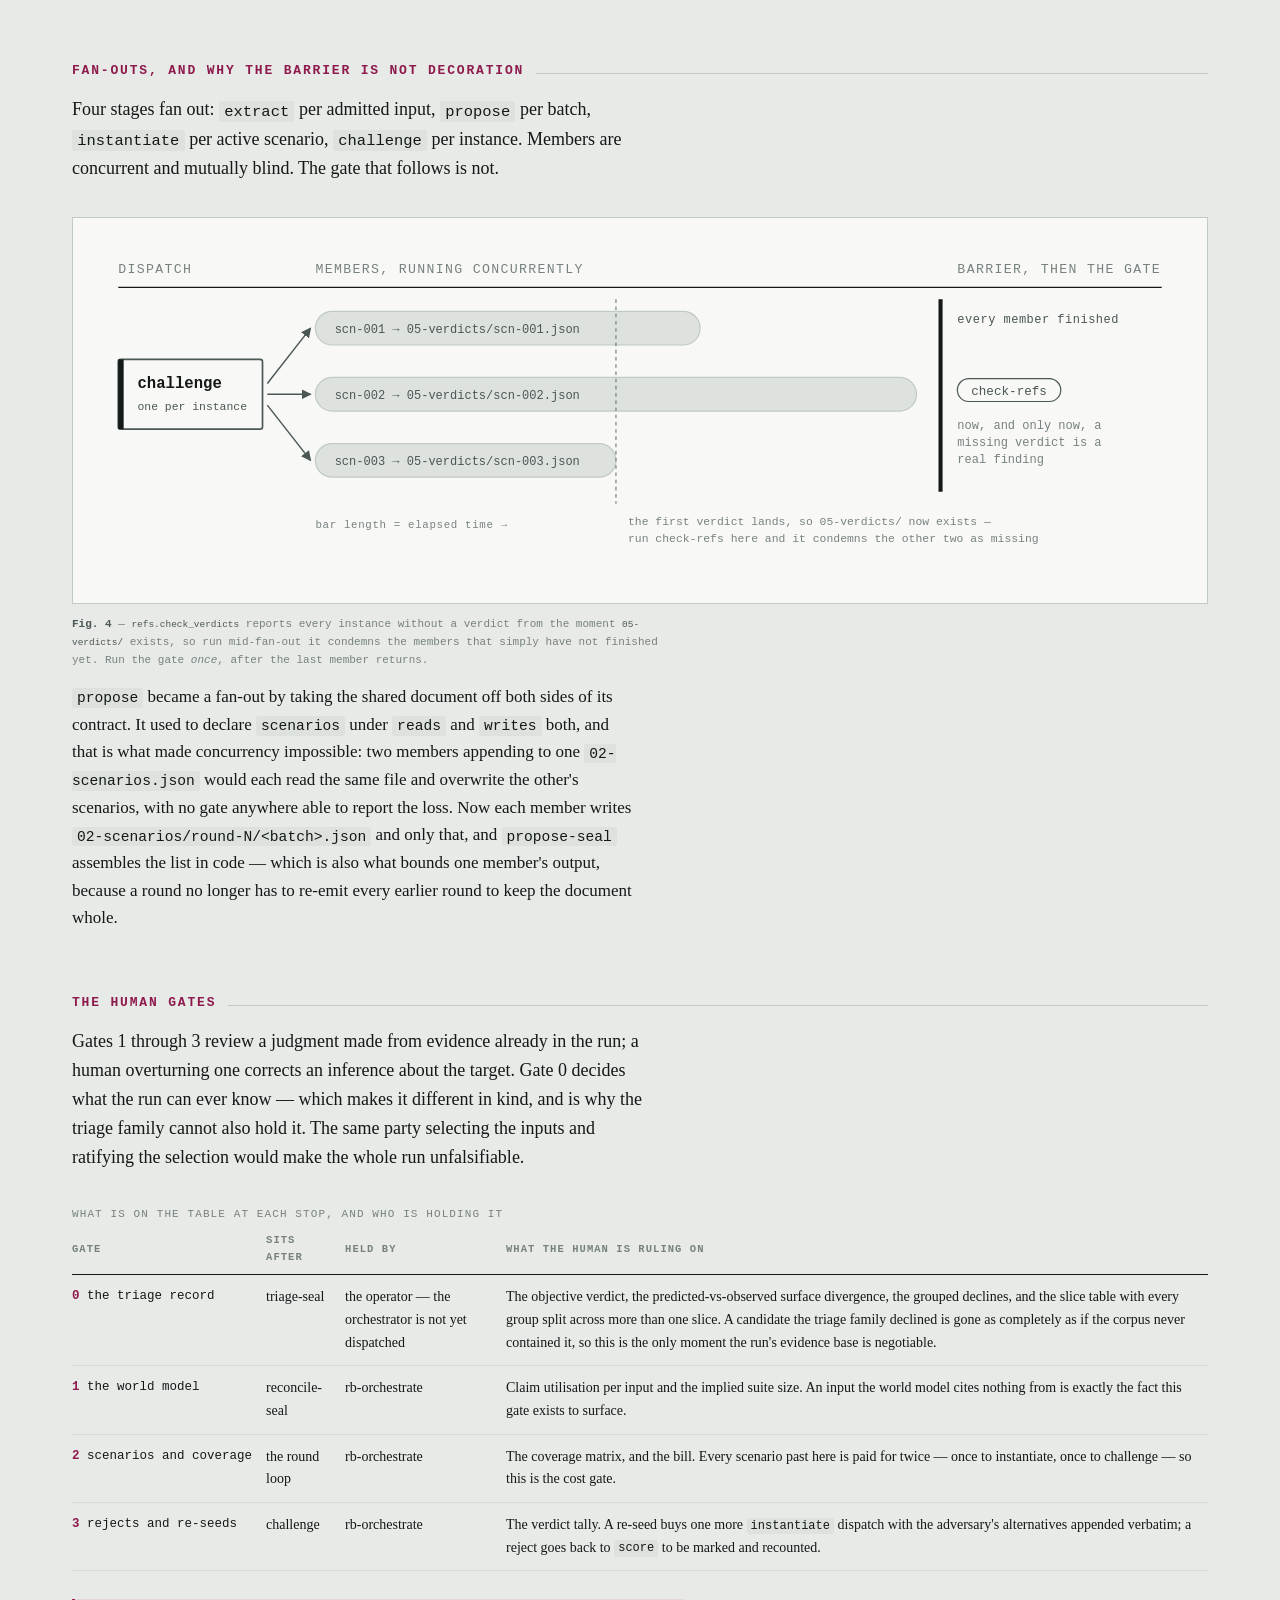
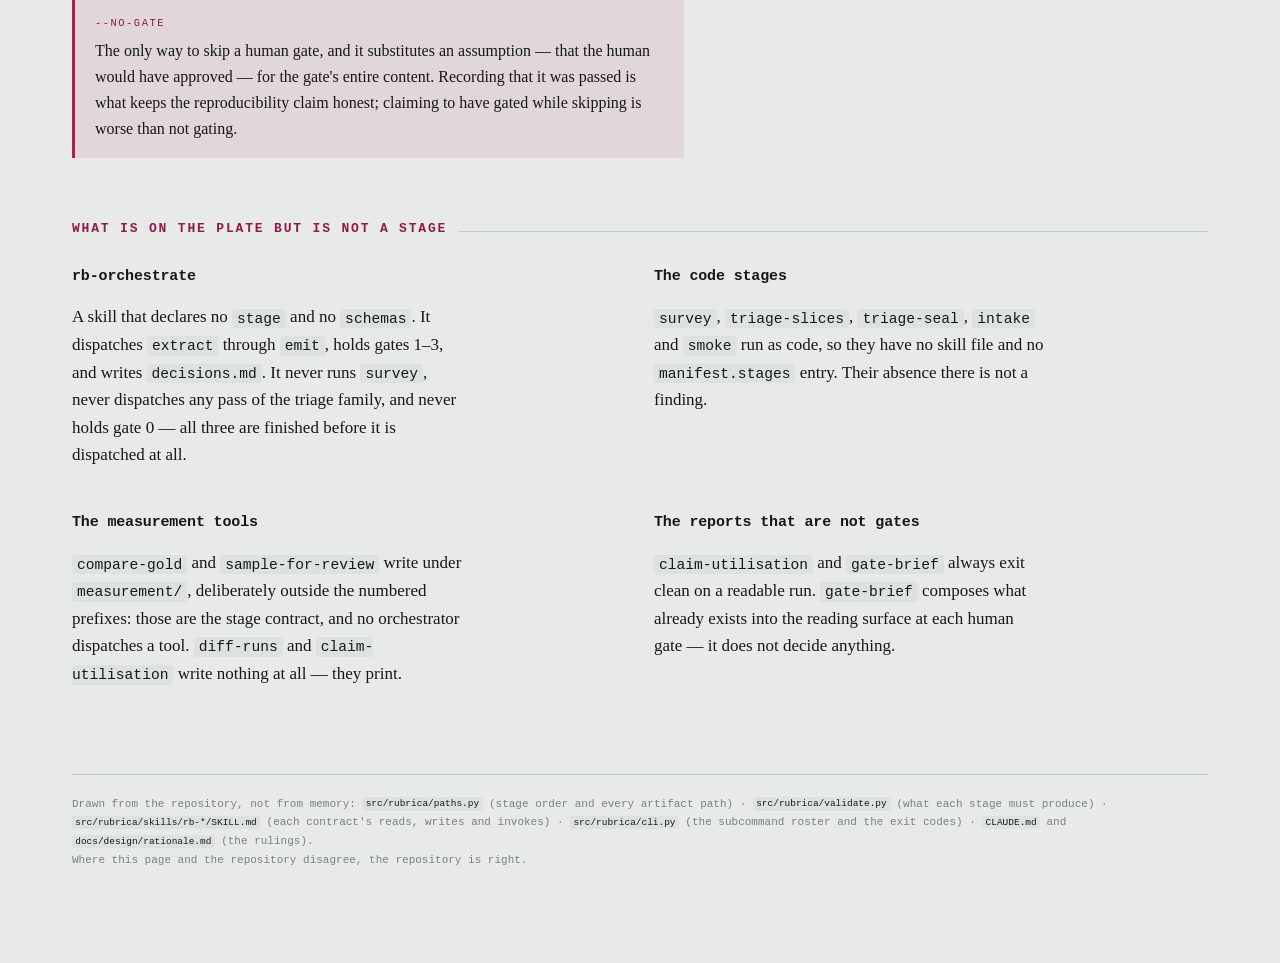
==== commit 3cbaad83: "docs: Gate triage-rule with check-refs, the last fan-out without it Every fan-out now runs check-ref" ====
--- a/docs/concepts/pipeline-diagram.html
+++ b/docs/concepts/pipeline-diagram.html
@@ -290,6 +290,7 @@
 <rect x="466" y="338" width="300" height="27" rx="2" class="artifact"/>
 <text x="478" y="354" class="art-t" text-anchor="start" font-size="10">00-dispositions/&lt;slice_id&gt;.json</text>
 <rect x="786" y="329" width="68" height="19" rx="9.5" class="g-pill"/><text x="820" y="342" class="g-pill-t" text-anchor="middle" font-size="10.5">validate</text>
+<rect x="862" y="329" width="81" height="19" rx="9.5" class="g-pill"/><text x="903" y="342" class="g-pill-t" text-anchor="middle" font-size="10.5">check-refs</text>
 <text x="786" y="366" class="g-note" text-anchor="start" font-size="10">rules on every candidate in one slice -- admit, or decline with a reason</text>
 <text x="96" y="456" class="dir" text-anchor="end" font-size="12">—</text>
 <rect x="108" y="430" width="286" height="62" rx="2" class="box-prompt"/>
